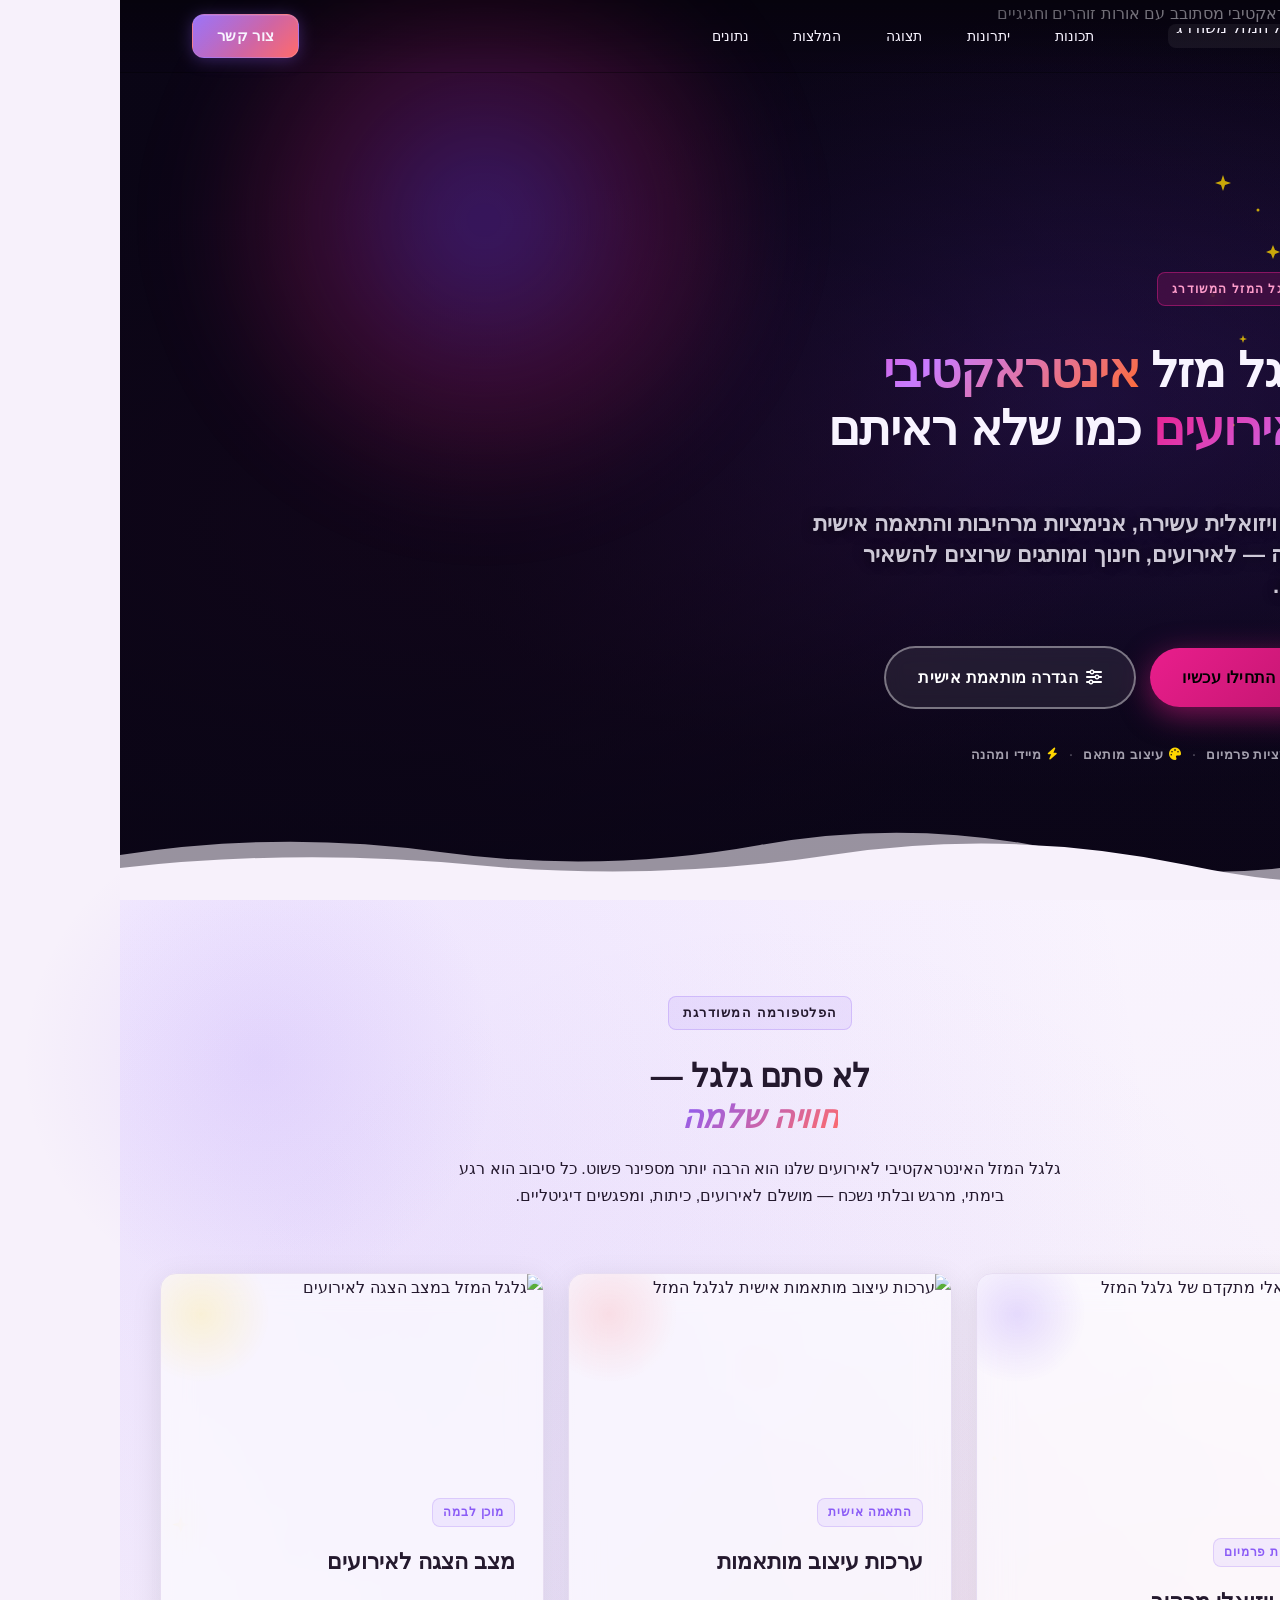
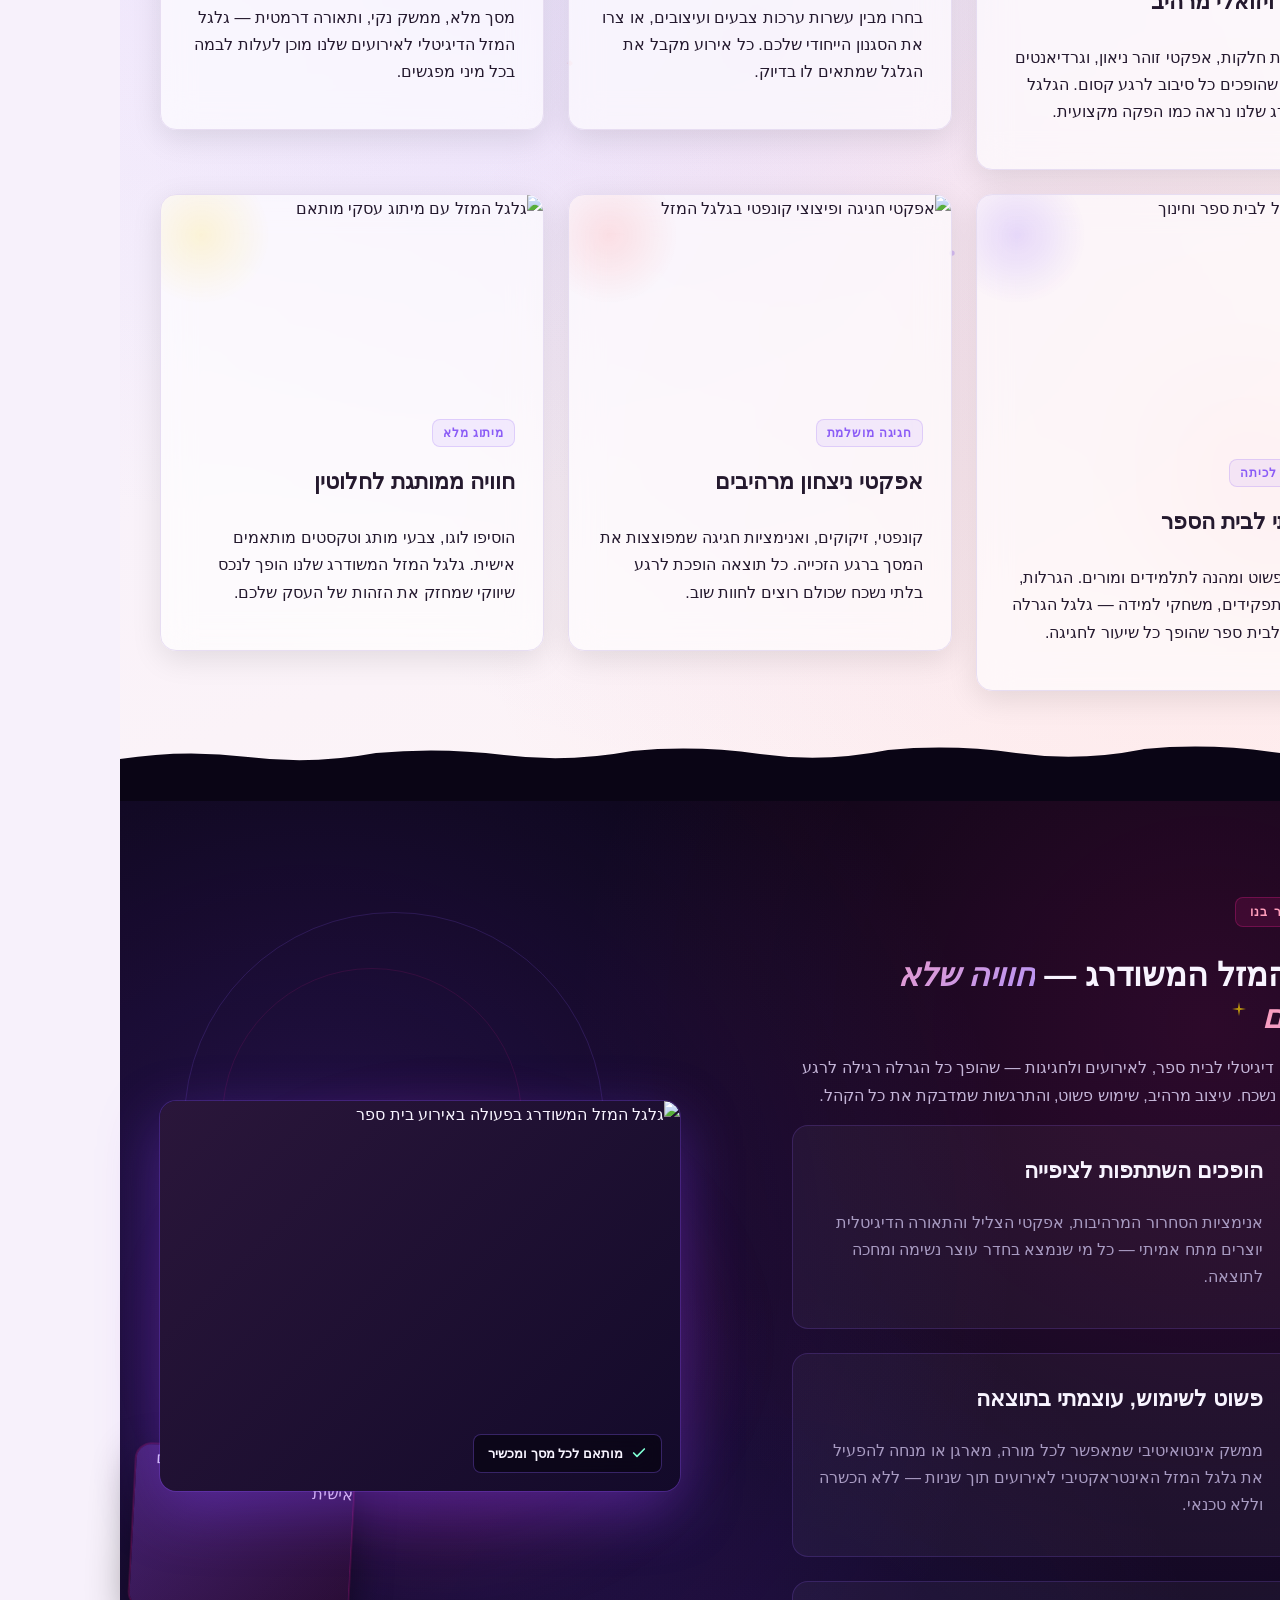
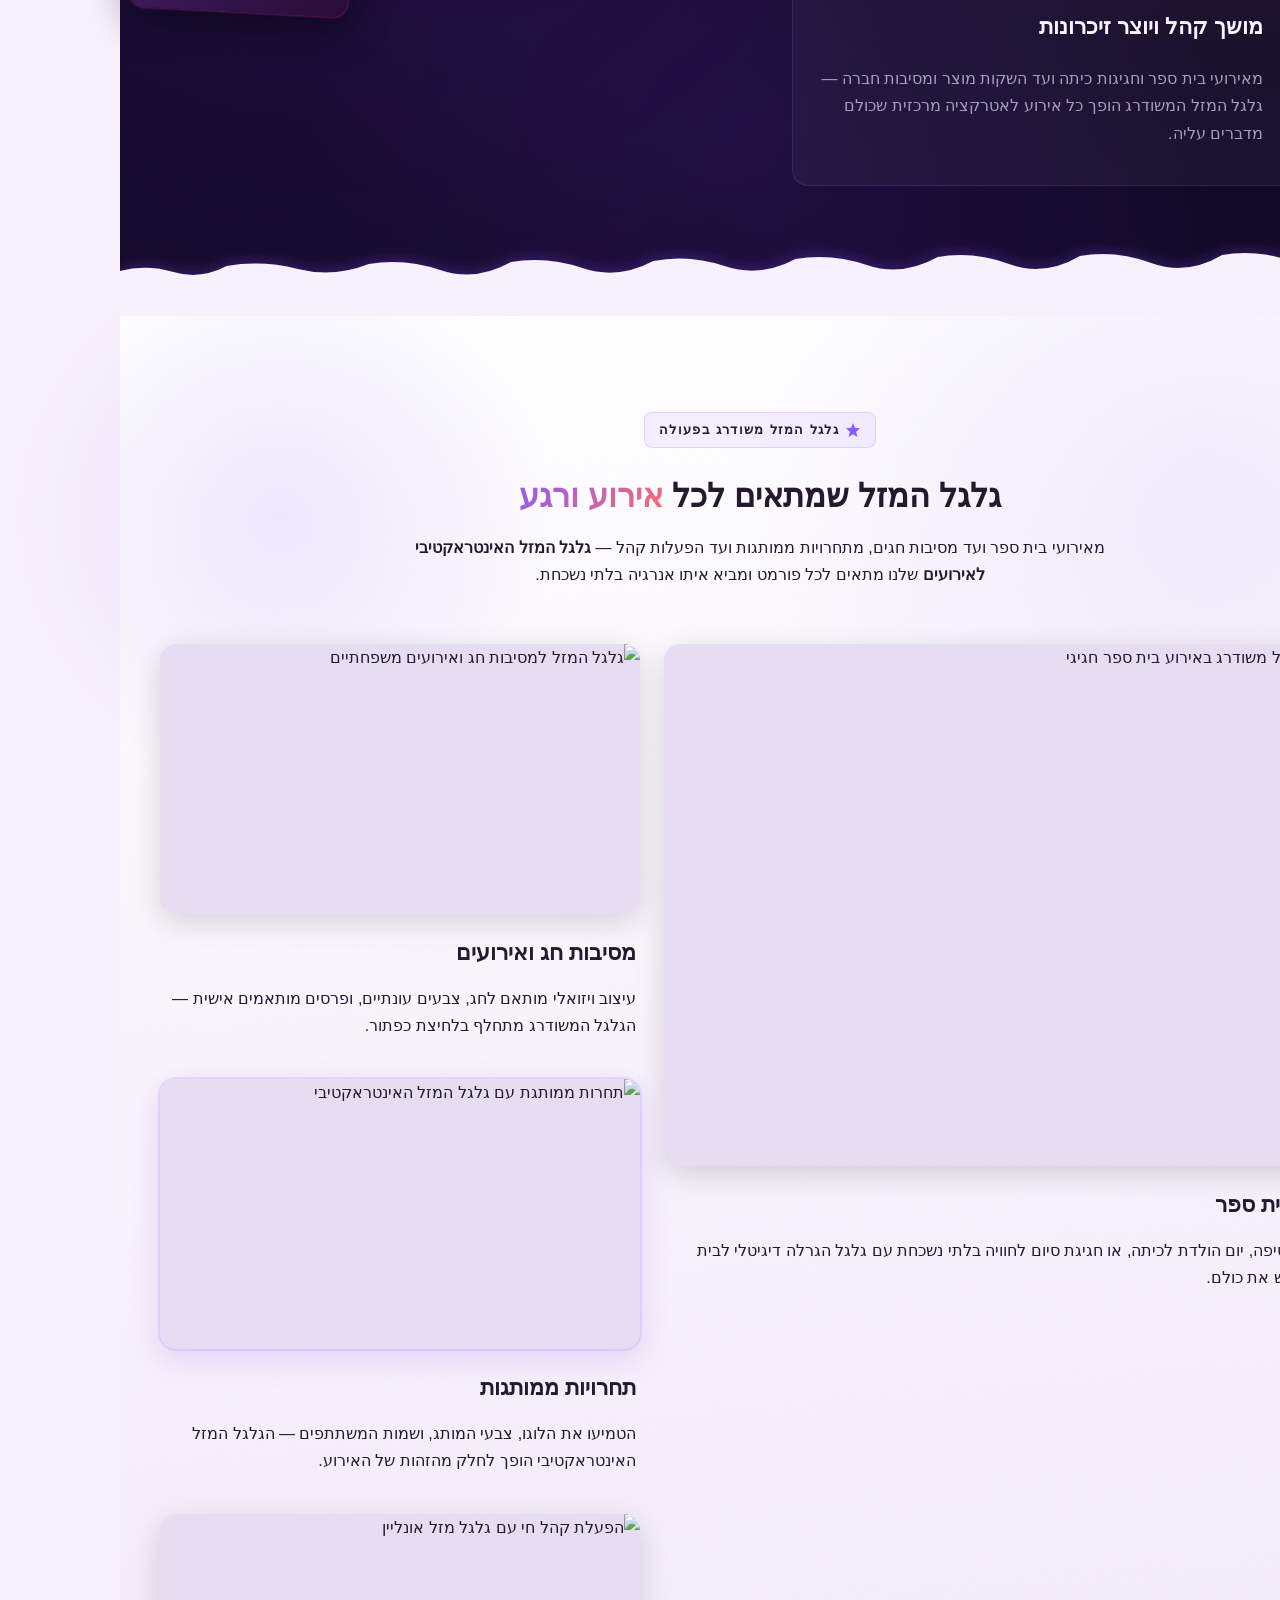
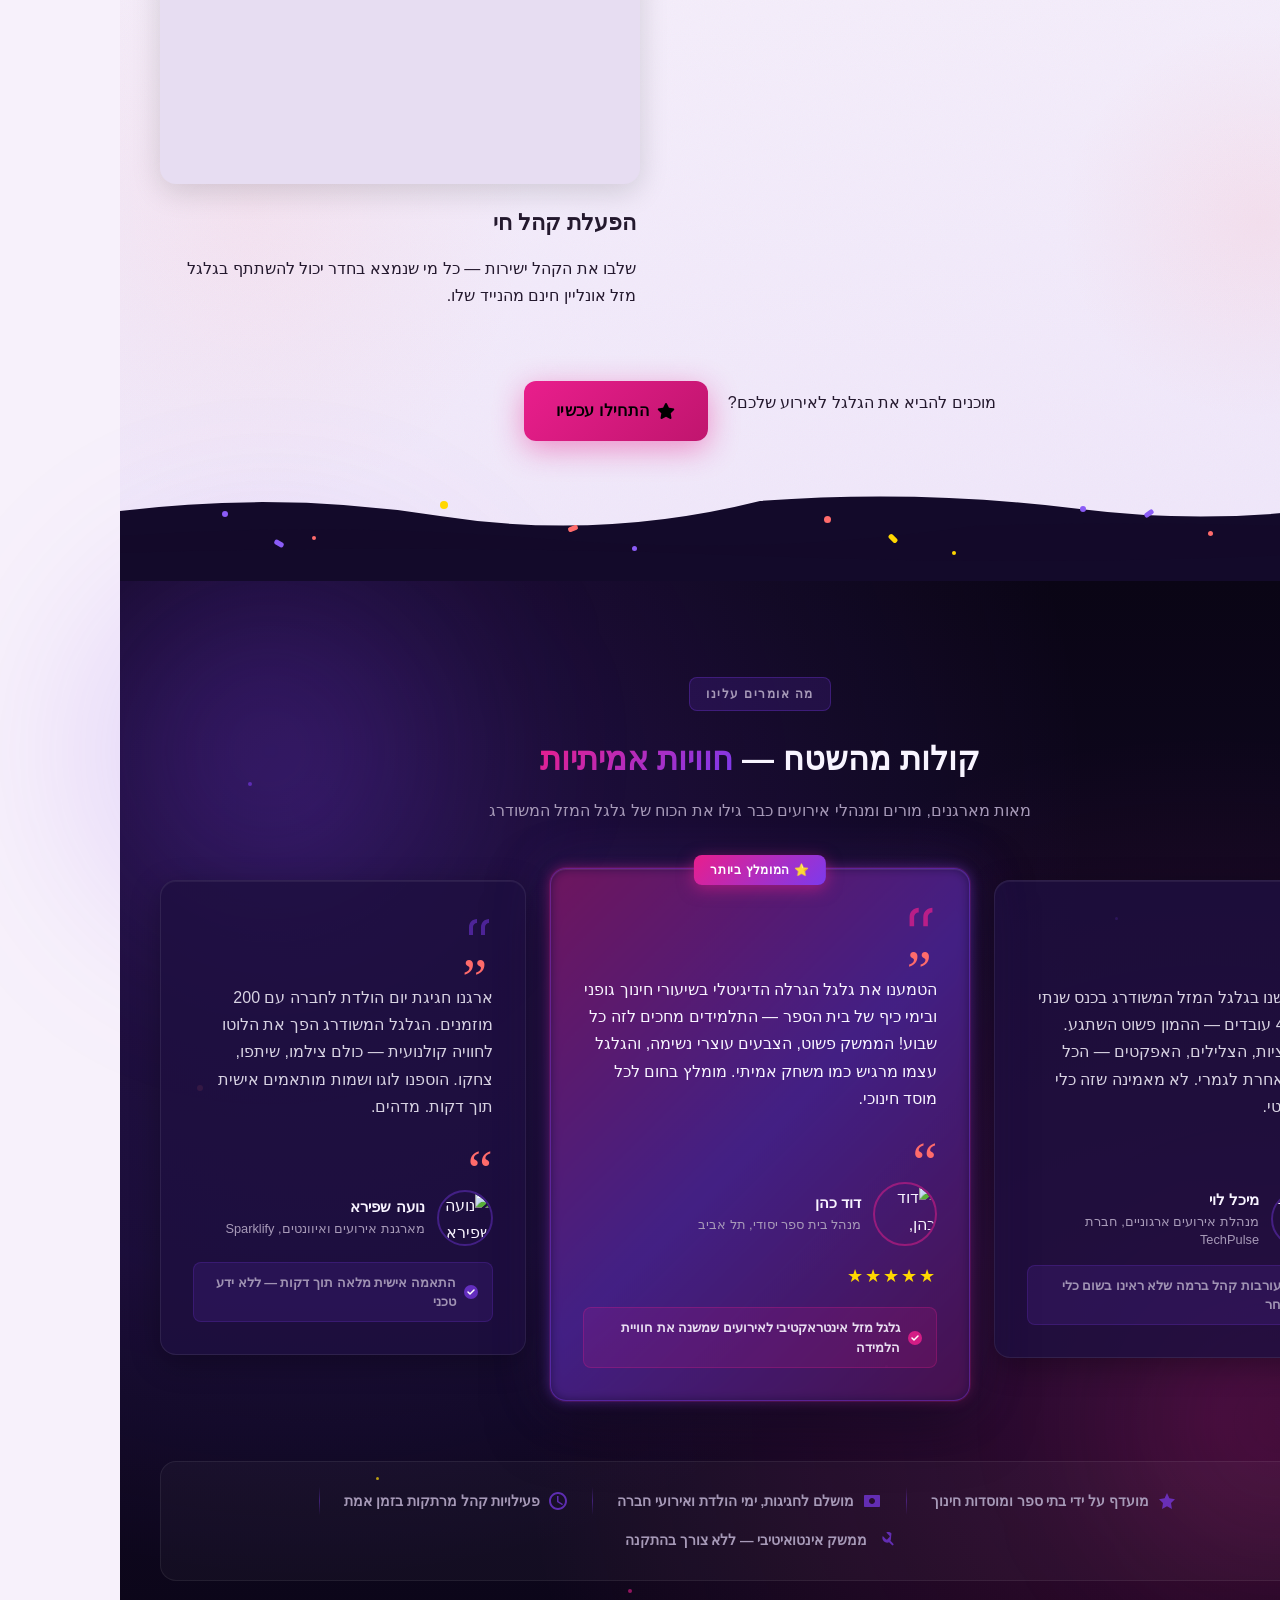
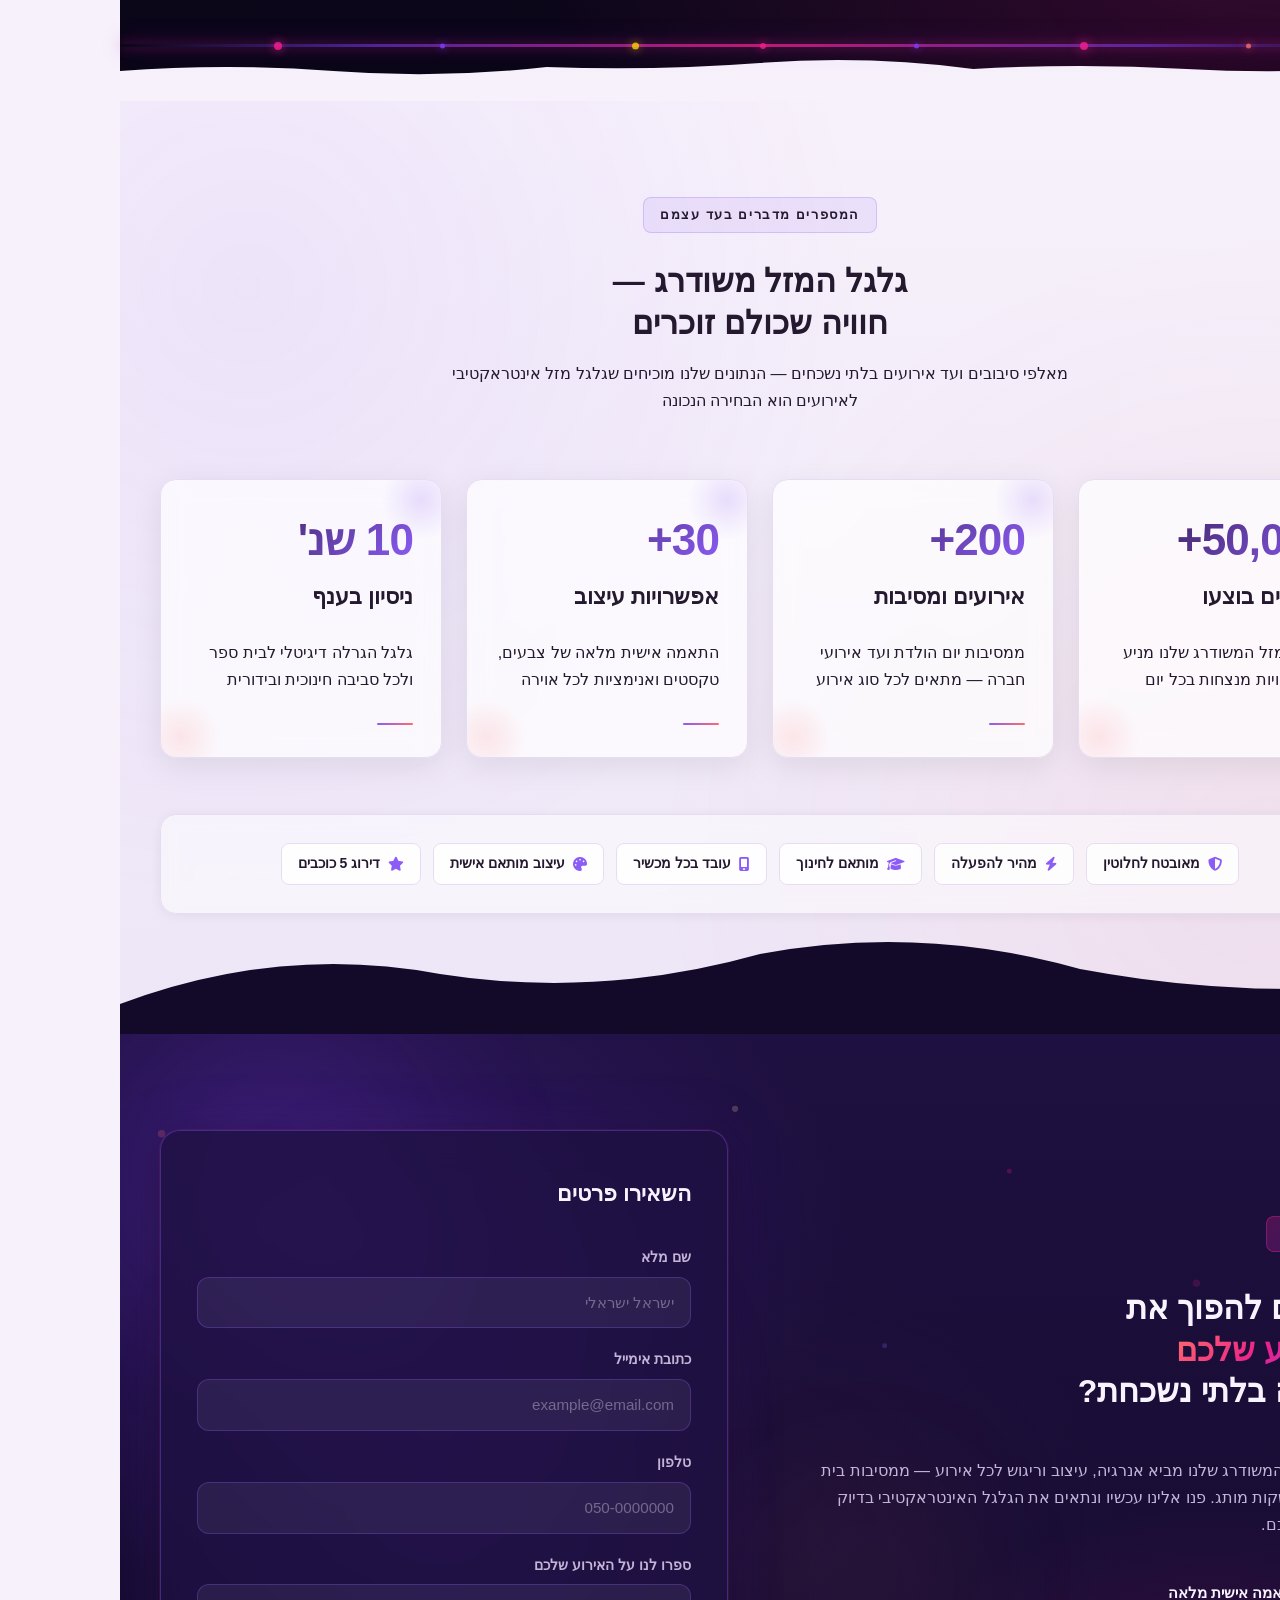
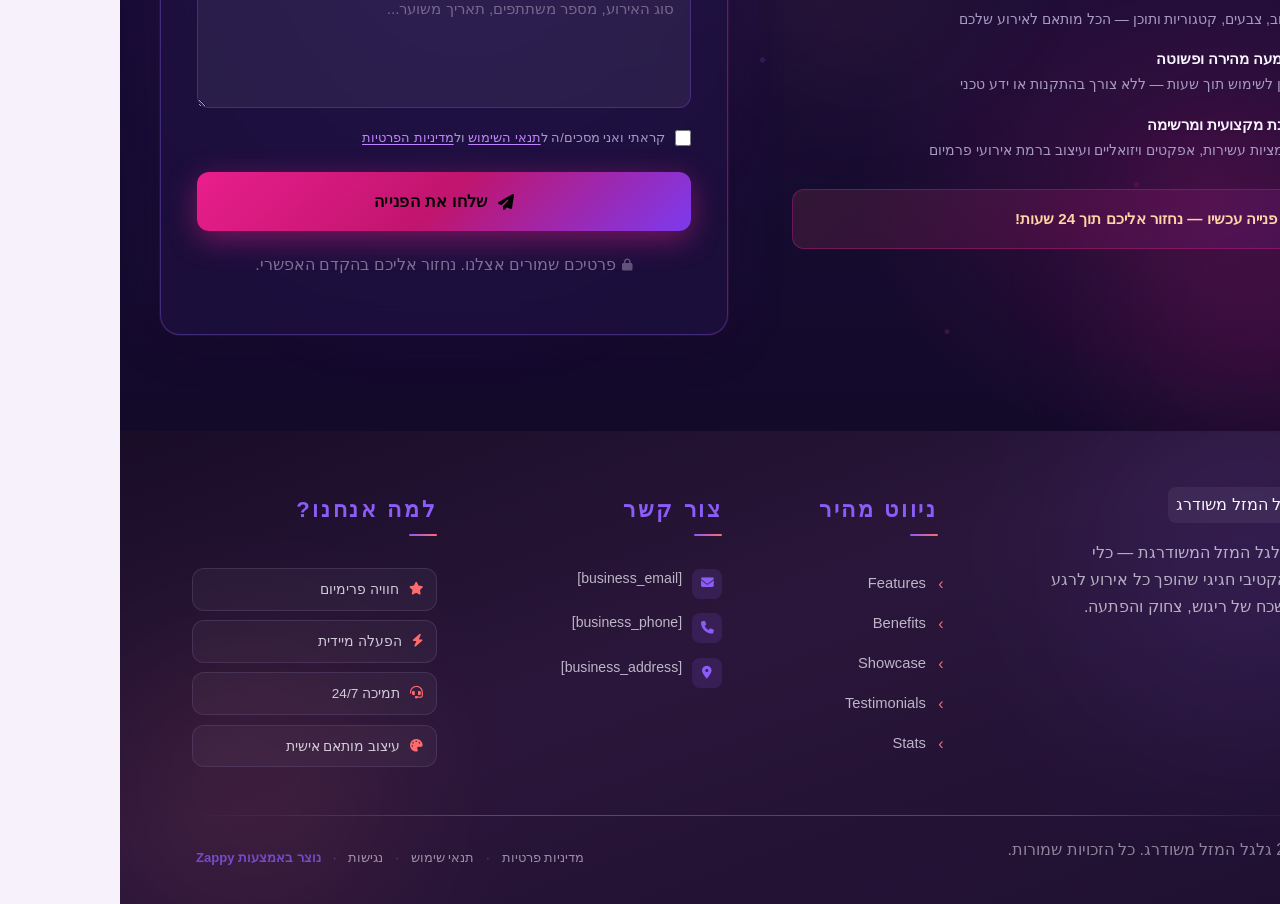
==== public/index.html @ c910b8a9 "Background sync: Progressive GitHub Sync" ====
<!doctype html><html dir="rtl" lang="he"><head><meta charset="UTF-8"><meta content="width=device-width,initial-scale=1" name="viewport"><meta content="index, follow" name="robots"><title>גלגל מזל אינטראקטיבי לאירועים — גלגל המזל משודרג</title><meta content="An upgraded, feature-rich Wheel of Fortune interactive tool. The user wants a highly enhanced spinning wheel experience, likely with advanced animations, custom" name="description"><meta content="גלגל מזל אינטראקטיבי לאירועים, גלגל המזל משודרג, גלגל מזל אונליין חינם, גלגל הגרלה דיגיטלי לבית ספר" name="keywords"><link href="/assets/favicon.ico" rel="icon" type="image/x-icon"><link href="/assets/favicon-16x16.png" rel="icon" type="image/png" sizes="16x16"><link href="/assets/favicon-32x32.png" rel="icon" type="image/png" sizes="32x32"><link href="/assets/favicon-48x48.png" rel="icon" type="image/png" sizes="48x48"><link href="/assets/favicon-192x192.png" rel="icon" type="image/png" sizes="192x192"><link href="/assets/favicon-512x512.png" rel="icon" type="image/png" sizes="512x512"><link href="/assets/apple-touch-icon.png" rel="apple-touch-icon"><script>!function(){"use strict";var t="7a4c6f51-e208-4592-983f-71988396af88",e="https://api.zappy5.com/api/analytics/track",a=18e5,n=2592e6,o=!0,i=!0,r=!0;var s=function(){var e="zappy_visitor_"+t,a=null;try{if(a=localStorage.getItem(e)){var o=JSON.parse(a),i=Date.now();if(i-o.created<n)return o.lastSeen=i,localStorage.setItem(e,JSON.stringify(o)),o.id}}catch(t){console.warn("Zappy Analytics: LocalStorage not available")}var r="zv_"+Date.now()+"_"+Math.random().toString(36).substr(2,9);try{localStorage.setItem(e,JSON.stringify({id:r,created:Date.now(),lastSeen:Date.now()}))}catch(t){}return r}(),c=function(){var e="zappy_session_"+t,n=null;try{if(n=sessionStorage.getItem(e)){var o=JSON.parse(n),i=Date.now();if(i-o.timestamp<a)return o.timestamp=i,sessionStorage.setItem(e,JSON.stringify(o)),o.id}}catch(t){console.warn("Zappy Analytics: SessionStorage not available")}var r="zs_"+Date.now()+"_"+Math.random().toString(36).substr(2,9);try{sessionStorage.setItem(e,JSON.stringify({id:r,timestamp:Date.now()}))}catch(t){}return r}();function l(a,n){n=n||{};var o={website_id:t,event_type:a,page_path:window.location.pathname,referrer:document.referrer||"direct",visitor_id:s,session_id:c,metadata:n};if(navigator.sendBeacon){var i=new Blob([JSON.stringify(o)],{type:"application/json"});navigator.sendBeacon(e,i)}else fetch(e,{method:"POST",headers:{"Content-Type":"application/json"},body:JSON.stringify(o),keepalive:!0}).catch(function(t){console.warn("Zappy Analytics: Failed to track event",t)})}o&&l("pageview",{title:document.title,url:window.location.href}),i&&document.addEventListener("click",function(t){var e=t.target;if("BUTTON"===e.tagName||e.closest("button")){var a="BUTTON"===e.tagName?e:e.closest("button");l("click",{element:"button",text:a.textContent.trim().substring(0,100),id:a.id||null,class:a.className||null})}else if("A"===e.tagName||e.closest("a")){var n="A"===e.tagName?e:e.closest("a");l("navigation",{element:"link",text:n.textContent.trim().substring(0,100),href:n.href,external:n.hostname!==window.location.hostname})}},!0),r&&document.addEventListener("submit",function(t){var e=t.target;l("form_submit",{form_id:e.id||null,form_name:e.name||null,form_action:e.action||null,form_method:e.method||"GET"})},!0);var m=Date.now();window.addEventListener("beforeunload",function(){l("page_unload",{time_on_page:Math.floor((Date.now()-m)/1e3),page_path:window.location.pathname})}),window.zappyAnalytics={track:l,getVisitorId:function(){return s},getSessionId:function(){return c}}}()</script><meta content="גלגל מזל אינטראקטיבי לאירועים — גלגל המזל משודרג" property="og:title"><meta content="An upgraded, feature-rich Wheel of Fortune interactive tool. The user wants a highly enhanced spinning wheel experience, likely with advanced animations, custom" property="og:description"><meta content="summary_large_image" name="twitter:card"><meta content="גלגל מזל אינטראקטיבי לאירועים — גלגל המזל משודרג" name="twitter:title"><meta content="An upgraded, feature-rich Wheel of Fortune interactive tool. The user wants a highly enhanced spinning wheel experience, likely with advanced animations, custom" name="twitter:description"><meta content="website" property="og:type"><meta content="he_IL" property="og:locale"><link href="https://cdnjs.cloudflare.com/ajax/libs/font-awesome/6.4.0/css/all.min.css" rel="stylesheet"><style>.skip-link{position:absolute;top:0;left:0;transform:translateY(-200%);padding:12px 18px;background:var(--bg-dark,#1a1a1a);color:var(--text-light,#fff);font-weight:600;border-radius:0 0 8px 0;z-index:10000}.skip-link:focus{transform:none;outline:2px solid var(--ring,#fff);outline-offset:2px}:focus-visible{outline:2px solid var(--ring,currentColor);outline-offset:3px}</style><link href="/assets/favicon.ico" rel="icon" type="image/x-icon"><link href="/assets/favicon-16x16.png" rel="icon" type="image/png" sizes="16x16"><link href="/assets/favicon-32x32.png" rel="icon" type="image/png" sizes="32x32"><link href="/assets/favicon-48x48.png" rel="icon" type="image/png" sizes="48x48"><link href="/assets/favicon-192x192.png" rel="icon" type="image/png" sizes="192x192"><link href="/assets/favicon-512x512.png" rel="icon" type="image/png" sizes="512x512"><link href="/assets/apple-touch-icon.png" rel="apple-touch-icon"><link href="https://cdn.jsdelivr.net/npm/vanilla-cookieconsent@3/dist/cookieconsent.css" rel="stylesheet"><script src="https://cdn.jsdelivr.net/npm/vanilla-cookieconsent@3/dist/cookieconsent.umd.js"></script><script src="https://cdn.jsdelivr.net/gh/mickidum/acc_toolbar/acctoolbar/acctoolbar.min.js"></script><link href="/styles.css" rel="stylesheet"><style id="zappy-dropdown-submenu-styles">#navMenu li:has(.sub-menu),.nav-menu li:has(.sub-menu),.navbar li:has(.sub-menu),nav li:has(.sub-menu){position:relative}#navMenu .sub-menu,.nav-menu .sub-menu,.navbar .sub-menu,nav .sub-menu{display:block!important;position:absolute!important;top:100%;left:0;min-width:220px;background:#fff;border-radius:8px;box-shadow:0 8px 25px rgba(0,0,0,.15);padding:8px 0;opacity:0;visibility:hidden;transform:translateY(10px);transition:all .3s ease;z-index:1000;list-style:none;pointer-events:none}#navMenu li:hover>.sub-menu,.nav-menu li:hover>.sub-menu,.navbar li:hover>.sub-menu,nav li:hover>.sub-menu{opacity:1!important;visibility:visible!important;transform:translateY(0)!important;pointer-events:auto!important}.sub-menu li{list-style:none;margin:0;padding:0}.sub-menu a{display:block!important;padding:10px 16px!important;color:var(--text-dark,#333)!important;font-weight:500;text-decoration:none;white-space:nowrap;transition:background-color .2s}.sub-menu .zappy-nav-child>a{padding-left:28px!important;font-size:.9em!important;opacity:.85!important}[dir=rtl] .sub-menu .zappy-nav-child>a,html[lang=ar] .sub-menu .zappy-nav-child>a,html[lang=he] .sub-menu .zappy-nav-child>a{padding-left:10px!important;padding-right:28px!important}.sub-menu .zappy-nav-parent>a{font-weight:600!important}.sub-menu a:hover{background-color:#f5f5f5}[dir=rtl] .nav-menu .sub-menu,[dir=rtl] .navbar .sub-menu,[dir=rtl] nav .sub-menu,html[lang=ar] .nav-menu .sub-menu,html[lang=ar] .navbar .sub-menu,html[lang=ar] nav .sub-menu,html[lang=he] .nav-menu .sub-menu,html[lang=he] .navbar .sub-menu,html[lang=he] nav .sub-menu{left:auto!important;right:0!important}.sub-menu:empty,.sub-menu:not(:has(li)):not(:has(> a)),.sub-menu:not(:has(li:not(.zappy-hidden-menu-item))):not(:has(> a)){display:none!important;opacity:0!important;visibility:hidden!important;pointer-events:none!important}li:has(.menu-group-title):hover>.sub-menu{opacity:1!important;visibility:visible!important;transform:translateY(0)!important;pointer-events:auto!important}#navMenu>li>.menu-group-title,.nav-menu>li>.menu-group-title{display:inline-block;padding:.5rem 1rem;cursor:default;user-select:none}@media (max-width:768px){#navMenu .sub-menu,.nav-menu .sub-menu,.navbar .sub-menu,nav .sub-menu{position:static!important;transform:none!important;box-shadow:none!important;background:0 0!important;max-height:0;overflow:hidden;opacity:0;visibility:hidden;transition:max-height .3s ease,opacity .3s ease;padding:0!important;border-radius:0!important}#navMenu .sub-menu.mobile-expanded,.nav-menu .sub-menu.mobile-expanded,.navbar .sub-menu.mobile-expanded{max-height:none!important;overflow-y:visible!important;opacity:1!important;visibility:visible!important;padding:8px 0 8px 16px!important}[dir=rtl] .sub-menu.mobile-expanded,html[lang=he] .sub-menu.mobile-expanded{padding:8px 16px 8px 0!important}#navMenu li:hover>.sub-menu,.nav-menu li:hover>.sub-menu,.navbar li:hover>.sub-menu,nav li:hover>.sub-menu{opacity:0;visibility:hidden;pointer-events:none}#navMenu li>.sub-menu.mobile-expanded,.nav-menu li>.sub-menu.mobile-expanded,.navbar li>.sub-menu.mobile-expanded,nav li>.sub-menu.mobile-expanded{opacity:1!important;visibility:visible!important;pointer-events:auto!important}#navMenu li:has(.sub-menu),.nav-menu li:has(.sub-menu),.navbar li:has(.sub-menu),nav li:has(.sub-menu){display:flex!important;flex-wrap:wrap!important;align-items:center!important;position:relative!important;min-height:44px!important}#navMenu li:has(.sub-menu)>a,.nav-menu li:has(.sub-menu)>a,.navbar li:has(.sub-menu)>a,nav li:has(.sub-menu)>a{flex:1!important;min-width:0!important}#navMenu li:has(.sub-menu)>.menu-group-title,.nav-menu li:has(.sub-menu)>.menu-group-title,.navbar li:has(.sub-menu)>.menu-group-title,nav li:has(.sub-menu)>.menu-group-title{flex:1!important;min-width:0!important;padding:0!important;line-height:inherit!important}#navMenu li:has(.sub-menu)>.sub-menu,.nav-menu li:has(.sub-menu)>.sub-menu,.navbar li:has(.sub-menu)>.sub-menu,nav li:has(.sub-menu)>.sub-menu{flex-basis:100%!important;width:100%!important}#navMenu li:has(.sub-menu)>a [class*=arrow],#navMenu li:has(.sub-menu)>a [class*=chevron],.nav-menu li:has(.sub-menu)>a .fa-angle-down,.nav-menu li:has(.sub-menu)>a .fa-chevron-down,.nav-menu li:has(.sub-menu)>a [class*=arrow],.nav-menu li:has(.sub-menu)>a [class*=chevron],nav li:has(.sub-menu)>a [class*=arrow],nav li:has(.sub-menu)>a [class*=chevron]{display:none!important;visibility:hidden!important}.mobile-submenu-toggle{display:flex!important;align-items:center!important;justify-content:center!important;width:44px!important;height:auto!important;background:0 0!important;border:none!important;cursor:pointer!important;color:var(--text-light)!important;position:static!important;flex-shrink:0!important;align-self:stretch!important;z-index:2!important;padding:0!important;margin:0!important}.mobile-submenu-toggle::after{content:''!important;width:0!important;height:0!important;border-left:6px solid transparent!important;border-right:6px solid transparent!important;border-top:7px solid currentColor!important;transition:transform .3s ease!important}.mobile-submenu-toggle.expanded::after{transform:rotate(180deg)!important}.sub-menu a{padding:10px 0!important;display:block!important;color:var(--text-light)!important;white-space:normal!important}.sub-menu .zappy-nav-child>a{padding-left:28px!important;font-size:.9em!important;opacity:.85!important}[dir=rtl] .sub-menu .zappy-nav-child>a,html[lang=ar] .sub-menu .zappy-nav-child>a,html[lang=he] .sub-menu .zappy-nav-child>a{padding-left:0!important;padding-right:28px!important}.sub-menu .zappy-nav-parent>a{font-weight:600!important}#navMenu.active,.nav-menu.active{max-width:100vw!important;overflow-x:hidden!important;box-sizing:border-box!important}.navbar .sub-menu li a,.zappy-products-dropdown .sub-menu a,nav.navbar .sub-menu li a{color:var(--text-light)!important}}@media (min-width:769px){.mobile-submenu-toggle{display:none!important}}</style><style id="zappy-widget-visibility">html[dir=rtl] .whatsapp-float{right:20px!important;left:auto!important}html:not([dir]) .whatsapp-float,html[dir=ltr] .whatsapp-float{left:20px!important;right:auto!important}html[dir=rtl] #mic-access-tool-general-button,html[dir=rtl] #mic-init-access-tool #mic-access-tool-general-button,html[dir=rtl] #mic-init-access-tool .mic-access-tool-general-button,html[dir=rtl] ._access-icon,html[dir=rtl] .mic-access-tool-general-button{left:20px!important;right:auto!important}html:not([dir]) #mic-access-tool-general-button,html:not([dir]) #mic-init-access-tool #mic-access-tool-general-button,html:not([dir]) #mic-init-access-tool .mic-access-tool-general-button,html:not([dir]) ._access-icon,html:not([dir]) .mic-access-tool-general-button,html[dir=ltr] #mic-access-tool-general-button,html[dir=ltr] #mic-init-access-tool #mic-access-tool-general-button,html[dir=ltr] #mic-init-access-tool .mic-access-tool-general-button,html[dir=ltr] ._access-icon,html[dir=ltr] .mic-access-tool-general-button{right:20px!important;left:auto!important}@media (max-width:768px){.whatsapp-float{display:flex!important}}@media (min-width:769px){.whatsapp-float{display:flex!important}}@media (max-width:768px){#mic-access-tool-general-button,#mic-init-access-tool #mic-access-tool-general-button,#mic-init-access-tool .mic-access-tool-general-button,._access-icon,.mic-access-tool-general-button{display:flex!important;visibility:visible!important;opacity:1!important;pointer-events:auto!important}#mic-access-tool-box.opened-mic-access-tool,#mic-init-access-tool #mic-access-tool-box.opened-mic-access-tool,.mic-access-tool-box.opened-mic-access-tool{visibility:visible!important;opacity:1!important;pointer-events:auto!important}}@media (min-width:769px){#mic-access-tool-general-button,#mic-init-access-tool #mic-access-tool-general-button,#mic-init-access-tool .mic-access-tool-general-button,._access-icon,.mic-access-tool-general-button{display:flex!important;visibility:visible!important;opacity:1!important;pointer-events:auto!important}#mic-access-tool-box.opened-mic-access-tool,#mic-init-access-tool #mic-access-tool-box.opened-mic-access-tool,.mic-access-tool-box.opened-mic-access-tool{visibility:visible!important;opacity:1!important;pointer-events:auto!important}}</style></head><body><a href="#main" class="skip-link">דלג לתוכן הראשי</a><nav class="navbar" dir="rtl"><button class="mobile-toggle" aria-label="Menu" id="mobileToggle"><svg viewBox="0 0 24 24" fill="none" height="24" width="24" class="hamburger-icon"><path d="M3 12h18M3 6h18M3 18h18" stroke="currentColor" stroke-linecap="round" stroke-width="2"></path></svg> <svg viewBox="0 0 24 24" fill="none" height="24" width="24" class="close-icon" style="display:none"><path d="M18 6L6 18M6 6l12 12" stroke="currentColor" stroke-linecap="round" stroke-width="2"></path></svg></button> <button class="phone-header-btn" aria-label="Call" data-phone=""><svg viewBox="0 0 24 24" fill="currentColor" height="20" width="20"><path d="M22 16.92v3a2 2 0 0 1-2.18 2 19.79 19.79 0 0 1-8.63-3.07 19.5 19.5 0 0 1-6-6 19.79 19.79 0 0 1-3.07-8.67A2 2 0 0 1 4.11 2h3a2 2 0 0 1 2 1.72 12.84 12.84 0 0 0 .7 2.81 2 2 0 0 1-.45 2.11L8.09 9.91a16 16 0 0 0 6 6l1.27-1.27a2 2 0 0 1 2.11-.45 12.84 12.84 0 0 0 2.81.7A2 2 0 0 1 22 16.92z"></path></svg></button><div class="nav-container"><div class="nav-right-group"><div class="nav-brand"><a href="/" class="logo-link"><img alt="גלגל המזל משודרג" src="/assets/site-----image-1.webp" class="logo"></a></div><ul class="nav-menu" id="navMenu"><li><a href="#features">תכונות</a></li><li><a href="#benefits">יתרונות</a></li><li><a href="#showcase">תצוגה</a></li><li><a href="#testimonials">המלצות</a></li><li><a href="#stats">נתונים</a></li></ul></div><div class="nav-cta-container"><a href="#contact" class="nav-cta-btn">צור קשר</a></div></div></nav><script>window.addEventListener("load",function(){const e=document.querySelector(".navbar, nav, header");if(!e)return void console.log("[Navbar] Navbar element not found");let t=document.getElementById("mobileToggle")||document.querySelector(".mobile-toggle")||document.querySelector(".hamburger")||document.querySelector(".hamburger-menu")||document.querySelector(".menu-toggle")||document.querySelector(".burger-menu")||document.querySelector('[aria-label="Menu"]')||document.querySelector('[aria-label="תפריט"]');const n=document.querySelector(".phone-header-btn"),o=window.getComputedStyle(e);let r=o.backgroundColor;if(console.log("[Navbar] Initial navbar background:",r),"transparent"===r||"rgba(0, 0, 0, 0)"===r||r.startsWith("rgba")&&r.includes(", 0)")){const e=o.backgroundImage;if(e&&"none"!==e)console.log("[Navbar] Navbar has background image/gradient, using dark text"),r="rgb(240, 240, 240)";else{const e=window.getComputedStyle(document.body).backgroundColor;console.log("[Navbar] Navbar transparent, using body background:",e),r=e}}const a=r.match(/\d+/g);if(a&&a.length>=3){const e=(.299*parseInt(a[0])+.587*parseInt(a[1])+.114*parseInt(a[2]))/255;console.log("[Navbar] Mobile button colors preserved from Claude CSS (luminance:",e.toFixed(2)+")");const o=document.createElement("style");o.id="zappy-mobile-nav-fix";document.documentElement.lang;document.documentElement.dir,o.textContent='\n        /* Hide mobile buttons on desktop, show only on mobile */\n        @media (min-width: 769px) {\n          .mobile-toggle,\n          .phone-header-btn {\n            display: none !important;\n          }\n        }\n        \n        /* Show and position mobile buttons correctly on mobile */\n        @media (max-width: 768px) {\n          .navbar,\n          nav.navbar {\n            min-height: 70px !important;\n          }\n\n          .mobile-toggle,\n          .phone-header-btn {\n            position: absolute !important;\n            top: 0 !important;\n            bottom: 0 !important;\n            margin-top: auto !important;\n            margin-bottom: auto !important;\n            transform: none !important;\n            z-index: 1001 !important;\n            display: flex !important;\n            align-items: center !important;\n            justify-content: center !important;\n            width: 36px !important;\n            height: 36px !important;\n            border-radius: 50% !important;\n            border: none !important;\n            cursor: pointer !important;\n            padding: 6px !important;\n            background: none !important;\n            color: var(--nav-text, var(--text-light)) !important;\n            touch-action: manipulation !important;\n            -webkit-tap-highlight-color: transparent !important;\n          }\n\n          html[data-zappy-site-type="ecommerce"] .phone-header-btn,\n          body[data-zappy-site-type="ecommerce"] .phone-header-btn,\n          html[data-zappy-site-type="ecommerce"] header .phone-header-btn,\n          html[data-zappy-site-type="ecommerce"] nav .phone-header-btn {\n            display: none !important;\n            visibility: hidden !important;\n            width: 0 !important;\n            height: 0 !important;\n            min-width: 0 !important;\n            overflow: hidden !important;\n          }\n          \n          /* LTR positioning (default): hamburger LEFT, phone RIGHT */\n          html:not([dir="rtl"]):not([lang="he"]):not([lang="ar"]) .mobile-toggle,\n          html[dir="ltr"] .mobile-toggle {\n            left: 12px !important;\n            right: auto !important;\n          }\n          html:not([dir="rtl"]):not([lang="he"]):not([lang="ar"]) .phone-header-btn,\n          html[dir="ltr"] .phone-header-btn {\n            right: 12px !important;\n            left: auto !important;\n          }\n          \n          /* RTL positioning: hamburger RIGHT, phone LEFT */\n          html[dir="rtl"] .mobile-toggle,\n          html[lang="he"] .mobile-toggle,\n          html[lang="ar"] .mobile-toggle {\n            right: 12px !important;\n            left: auto !important;\n          }\n          html[dir="rtl"] .phone-header-btn,\n          html[lang="he"] .phone-header-btn,\n          html[lang="ar"] .phone-header-btn {\n            left: 12px !important;\n            right: auto !important;\n          }\n          \n          /* CRITICAL: Ensure nav-container has min-height on mobile */\n          /* All children are positioned absolutely/fixed on mobile, so height:auto collapses to 0 */\n          .nav-container {\n            min-height: 70px !important;\n            position: relative !important;\n          }\n          \n          /* Ensure SVG icons are properly sized and inherit color */\n          .mobile-toggle svg,\n          .phone-header-btn svg {\n            width: 24px !important;\n            height: 24px !important;\n            /* Don\'t force display - let JavaScript control hamburger/close toggle */\n          }\n          \n          /* Reset nav-cta-container on mobile - remove desktop box-shadow/padding */\n          /* that creates a visible ghost box when CTA button is hidden */\n          .nav-cta-container {\n            box-shadow: none !important;\n            padding: 0 !important;\n          }\n          \n          /* Hide nav-cta-container entirely on mobile when there\'s no lang-switcher */\n          /* (only the CTA button is inside, and it\'s hidden on mobile) */\n          .nav-cta-container:not(:has(.lang-switcher)) {\n            display: none !important;\n          }\n          \n          /* CRITICAL: Prevent hero image fade gradient from bleeding over headline text */\n          /* The .image-fade-gradient has bottom: -30px (extends below parent) */\n          /* On mobile stacked layout, this overlaps the h1 text below the image */\n          .hero-image-column {\n            overflow: hidden !important;\n          }\n          .image-fade-gradient {\n            bottom: 0 !important;\n          }\n          \n          /* Hide desktop language switcher on mobile - hamburger menu handles it */\n          /* High specificity to override stored CSS */\n          .lang-switcher,\n          .nav-cta-container .lang-switcher,\n          .nav-container .lang-switcher,\n          .navbar .lang-switcher,\n          .navbar .nav-cta-container .lang-switcher {\n            display: none !important;\n          }\n        }\n      ';const r=document.getElementById("zappy-mobile-nav-fix");r&&r.remove(),document.head.appendChild(o),console.log("[Navbar] Critical CSS injected for mobile nav positioning");const i=window.innerWidth<=768;if(t){const e=t.querySelector(".hamburger-icon"),n=t.querySelector(".close-icon");e&&(e.style.setProperty("width","24px","important"),e.style.setProperty("height","24px","important"),e.style.setProperty("display","block","important")),n&&(n.style.setProperty("width","24px","important"),n.style.setProperty("height","24px","important"),n.style.setProperty("display","none","important")),i?(t.style.setProperty("position","absolute","important"),t.style.setProperty("top","0","important"),t.style.setProperty("bottom","0","important"),t.style.setProperty("margin-top","auto","important"),t.style.setProperty("margin-bottom","auto","important"),t.style.setProperty("transform","none","important"),t.style.setProperty("z-index","1001","important"),t.style.removeProperty("left"),t.style.removeProperty("right"),console.log("[Navbar] Mobile toggle positioning applied (mobile viewport)")):(t.style.removeProperty("position"),t.style.removeProperty("top"),t.style.removeProperty("transform"),t.style.removeProperty("z-index"),t.style.removeProperty("left"),t.style.removeProperty("right"),console.log("[Navbar] Desktop viewport - cleared mobile toggle inline positioning"))}if(n){const e=n.querySelector("svg");e&&(e.style.width="24px",e.style.height="24px",e.setAttribute("width","24"),e.setAttribute("height","24")),i?(n.style.setProperty("position","absolute","important"),n.style.setProperty("top","0","important"),n.style.setProperty("bottom","0","important"),n.style.setProperty("margin-top","auto","important"),n.style.setProperty("margin-bottom","auto","important"),n.style.setProperty("transform","none","important"),n.style.setProperty("z-index","1001","important"),n.style.removeProperty("left"),n.style.removeProperty("right"),console.log("[Navbar] Phone button positioning applied (mobile viewport)")):(n.style.removeProperty("position"),n.style.removeProperty("top"),n.style.removeProperty("transform"),n.style.removeProperty("z-index"),n.style.removeProperty("left"),n.style.removeProperty("right"),console.log("[Navbar] Desktop viewport - cleared phone button inline positioning"))}}else console.log("[Navbar] Could not parse background color:",r);t=document.getElementById("mobileToggle")||document.querySelector(".mobile-toggle")||document.querySelector(".hamburger")||document.querySelector(".hamburger-menu")||document.querySelector(".menu-toggle")||document.querySelector(".burger-menu")||document.querySelector('[aria-label="Menu"]')||document.querySelector('[aria-label="תפריט"]');const i=document.getElementById("navMenu")||document.querySelector(".nav-menu")||document.querySelector(".nav-links")||document.querySelector("nav ul:not(.submenu)");if(!t||!i)return void console.log("[Navbar] Mobile toggle or menu not found:",{toggle:!!t,menu:!!i});i.id||(i.id="navMenu"),console.log("[Navbar] Initializing mobile menu...");const l=t.cloneNode(!0);t.parentNode.replaceChild(l,t);var s=0;function p(e){var t=Date.now();t-s<300||(s=t,function(e){e.preventDefault(),e.stopPropagation();const t=l.querySelector(".hamburger-icon"),n=l.querySelector(".close-icon");i.classList.contains("active")?(i.classList.remove("active"),t&&t.style.setProperty("display","block","important"),n&&n.style.setProperty("display","none","important"),document.body.style.overflow="",console.log("[Navbar] Menu closed")):(i.classList.add("active"),t&&t.style.setProperty("display","none","important"),n&&n.style.setProperty("display","block","important"),document.body.style.overflow="hidden",console.log("[Navbar] Menu opened"))}(e))}l.addEventListener("click",p),l.addEventListener("touchend",p),i.querySelectorAll("a").forEach(function(e){e.addEventListener("click",function(){if("#"===this.getAttribute("href"))return;const e=l.querySelector(".hamburger-icon"),t=l.querySelector(".close-icon");i.classList.remove("active"),e&&e.style.setProperty("display","block","important"),t&&t.style.setProperty("display","none","important"),document.body.style.overflow="",console.log("[Navbar] Menu closed (link clicked)")})});var m=i.querySelectorAll(".dropdown-toggle");m.forEach(function(e){e.addEventListener("click",function(e){e.preventDefault(),e.stopPropagation();var t=this.closest(".nav-dropdown");t&&(t.parentNode.querySelectorAll(".nav-dropdown.open").forEach(function(e){e!==t&&e.classList.remove("open")}),t.classList.toggle("open"),console.log("[Navbar] Dropdown toggled:",t.classList.contains("open")?"open":"closed"))})}),document.addEventListener("click",function(e){e.target.closest(".nav-dropdown")||document.querySelectorAll(".nav-dropdown.open").forEach(function(e){e.classList.remove("open")})}),console.log("[Navbar] Dropdown handlers initialized for "+m.length+" dropdowns"),n&&n.addEventListener("click",function(){const e=document.querySelectorAll('a[href^="tel:"]'),t=e.length>0?e[0].getAttribute("href").replace("tel:",""):"[business_phone]";window.location.href="tel:"+t,console.log("[Navbar] Phone button clicked")}),console.log("[Navbar] Mobile menu initialized successfully")})</script><main id="main"><section class="index-hero-section" data-band-index="0" data-layout-spec="בית-hero" dir="rtl" id="hero" data-hero-type="fullscreen-scrim"><div class="index-hero-bg" aria-hidden="true"><img alt="גלגל מזל אינטראקטיבי מסתובב עם אורות זוהרים וחגיגיים" src="/assets/site-index-hero-image-1.webp" data-context="Atmospheric cinematic Wheel of Fortune scene for a premium interactive event tool. A massive glowing spinning wheel dominates the right-center of the frame, radiating violet, coral-pink, and aqua light trails against a deep plum-black background. Orbital light rings, golden confetti dust, and sparkle particles fill the air. The mood is festival-grade and celebratory — like a launch night for a branded interactive experience. Deep dark background (#0A0515 to #130A2A), radiant purple-magenta glow emanating from behind the wheel, foil-like shimmer, dramatic cinematic depth." data-placeholder="index-hero-image-1" height="900" loading="eager" width="1440" data-hero-bg="true" fetchpriority="high"></div><div class="index-hero-scrim" aria-hidden="true"></div><div class="index-hero-glow-orb" aria-hidden="true"></div><svg viewBox="0 0 120 300" xmlns="http://www.w3.org/2000/svg" aria-hidden="true" data-no-icon-edit="true" class="index-hero-sparkles"><g fill="#FFD700" opacity="0.9"><path d="M20,40 L22,46 L28,48 L22,50 L20,56 L18,50 L12,48 L18,46 Z"></path><path d="M70,110 L72,115 L77,117 L72,119 L70,124 L68,119 L63,117 L68,115 Z"></path><path d="M40,200 L41,203 L44,204 L41,205 L40,208 L39,205 L36,204 L39,203 Z"></path><path d="M90,260 L92,265 L97,267 L92,269 L90,274 L88,269 L83,267 L88,265 Z"></path><circle cx="10" cy="160" r="2"></circle><circle cx="55" cy="75" r="1.5"></circle><circle cx="100" cy="180" r="2.5"></circle><circle cx="30" cy="290" r="1.5"></circle></g></svg><div class="index-hero-container"><div class="index-hero-content"><div class="index-hero-badge">✦ גלגל המזל המשודרג</div><h1 class="index-hero-h1">גלגל מזל <span class="index-hero-gradient-text">אינטראקטיבי לאירועים</span> כמו שלא ראיתם</h1><h3 class="index-hero-subtitle">חוויה ויזואלית עשירה, אנימציות מרהיבות והתאמה אישית מלאה — לאירועים, חינוך ומותגים שרוצים להשאיר רושם.</h3><div class="index-hero-ctas"><a href="#contact" class="index-hero-btn-primary"><i class="fa-solid fa-play"></i> התחילו עכשיו </a><a href="#contact" class="index-hero-btn-secondary"><i class="fa-solid fa-sliders"></i> הגדרה מותאמת אישית</a></div><div class="index-hero-trust"><span class="index-hero-trust-item"><i class="fa-solid fa-star"></i> אנימציות פרמיום</span> <span class="index-hero-trust-sep">·</span> <span class="index-hero-trust-item"><i class="fa-solid fa-palette"></i> עיצוב מותאם</span> <span class="index-hero-trust-sep">·</span> <span class="index-hero-trust-item"><i class="fa-solid fa-bolt"></i> מיידי ומהנה</span></div></div></div><div class="index-hero-divider-wrapper"><svg viewBox="0 0 1440 100" xmlns="http://www.w3.org/2000/svg" aria-hidden="true" data-no-icon-edit="true" preserveAspectRatio="none"><defs><linearGradient id="heroFadeGrad" x1="0" x2="0" y1="0" y2="1"><stop offset="0%" stop-color="#0A0515" stop-opacity="0"></stop><stop offset="100%" stop-color="#130A2A" stop-opacity="1"></stop></linearGradient></defs><path d="M0,100 L0,55 Q180,30 360,52 T720,45 T1080,55 T1440,42 L1440,100 Z" fill="var(--bg-light)" opacity="0.6"></path><path d="M0,100 L0,68 Q200,48 400,65 T800,55 T1200,65 T1440,58 L1440,100 Z" fill="var(--bg-light)"></path></svg></div></section><section class="index-features-section" data-band-index="1" data-layout-spec="בית-features" dir="rtl" id="features"><div class="ifs-bg-orb ifs-bg-orb--1" aria-hidden="true"></div><div class="ifs-bg-orb ifs-bg-orb--2" aria-hidden="true"></div><div class="ifs-confetti" aria-hidden="true"><svg viewBox="0 0 1200 600" xmlns="http://www.w3.org/2000/svg" aria-hidden="true" data-no-icon-edit="true" preserveAspectRatio="xMidYMid meet"><circle cx="80" cy="60" r="3" fill="#8B5CF6" opacity="0.35"></circle><circle cx="200" cy="130" r="2" fill="#FF6B6B" opacity="0.4"></circle><circle cx="350" cy="45" r="4" fill="#FFD700" opacity="0.3"></circle><circle cx="500" cy="90" r="2.5" fill="#8B5CF6" opacity="0.3"></circle><circle cx="680" cy="55" r="3" fill="#FF6B6B" opacity="0.35"></circle><circle cx="820" cy="120" r="2" fill="#FFD700" opacity="0.4"></circle><circle cx="960" cy="40" r="3.5" fill="#8B5CF6" opacity="0.3"></circle><circle cx="1100" cy="85" r="2" fill="#FF6B6B" opacity="0.35"></circle><circle cx="140" cy="500" r="2.5" fill="#FFD700" opacity="0.3"></circle><circle cx="300" cy="540" r="3" fill="#8B5CF6" opacity="0.35"></circle><circle cx="460" cy="480" r="2" fill="#FF6B6B" opacity="0.4"></circle><circle cx="620" cy="560" r="4" fill="#FFD700" opacity="0.25"></circle><circle cx="780" cy="490" r="2.5" fill="#8B5CF6" opacity="0.3"></circle><circle cx="940" cy="530" r="3" fill="#FF6B6B" opacity="0.35"></circle><circle cx="1080" cy="470" r="2" fill="#FFD700" opacity="0.4"></circle><rect fill="#8B5CF6" height="5" rx="1" transform="rotate(30 162 202)" width="5" x="160" y="200" opacity="0.25"></rect><rect fill="#FF6B6B" height="4" rx="1" transform="rotate(45 422 312)" width="4" x="420" y="310" opacity="0.3"></rect><rect fill="#FFD700" height="5" rx="1" transform="rotate(20 702 252)" width="5" x="700" y="250" opacity="0.25"></rect><rect fill="#8B5CF6" height="4" rx="1" transform="rotate(60 952 342)" width="4" x="950" y="340" opacity="0.3"></rect><path d="M55,180 L57,174 L59,180 L65,182 L59,184 L57,190 L55,184 L49,182 Z" fill="#FFD700" opacity="0.5"></path><path d="M1140,300 L1142,294 L1144,300 L1150,302 L1144,304 L1142,310 L1140,304 L1134,302 Z" fill="#8B5CF6" opacity="0.45"></path><path d="M600,30 L602,24 L604,30 L610,32 L604,34 L602,40 L600,34 L594,32 Z" fill="#FF6B6B" opacity="0.4"></path></svg></div><div class="ifs-container"><div class="ifs-intro"><span class="ifs-eyebrow">הפלטפורמה המשודרגת</span><h2 class="ifs-title">לא סתם גלגל —<br><em>חוויה שלמה</em></h2><p class="ifs-subtitle">גלגל המזל האינטראקטיבי לאירועים שלנו הוא הרבה יותר מספינר פשוט. כל סיבוב הוא רגע בימתי, מרגש ובלתי נשכח — מושלם לאירועים, כיתות, ומפגשים דיגיטליים.</p></div><div class="ifs-grid"><article class="ifs-card ifs-card--tall"><div class="ifs-card-orb ifs-card-orb--violet" aria-hidden="true"></div><div class="ifs-card-icon-zone"><img alt="עיצוב ויזואלי מתקדם של גלגל המזל" src="/assets/site-index-features-image-1.webp" data-context="A glowing, visually stunning spinning wheel with vibrant gradient segments, neon glow effects, and premium visual polish — showcasing advanced animation quality for an interactive web game tool" data-placeholder="index-features-image-1" height="260" loading="lazy" width="400" decoding="async"></div><div class="ifs-card-body"><div class="ifs-card-tag">ויזואליות פרמיום</div><h3 class="ifs-card-title">עיצוב ויזואלי מרהיב</h3><p class="ifs-card-desc">אנימציות חלקות, אפקטי זוהר ניאון, וגרדיאנטים עשירים שהופכים כל סיבוב לרגע קסום. הגלגל המשודרג שלנו נראה כמו הפקה מקצועית.</p></div></article><article class="ifs-card"><div class="ifs-card-orb ifs-card-orb--coral" aria-hidden="true"></div><div class="ifs-card-icon-zone ifs-card-icon-zone--sm"><img alt="ערכות עיצוב מותאמות אישית לגלגל המזל" src="/assets/site-index-features-image-2.webp" data-context="A colorful palette of customizable wheel themes shown side by side — different color schemes, patterns, and styles for a digital spinning wheel game tool, showing theme variety" data-placeholder="index-features-image-2" height="220" loading="lazy" width="400" decoding="async"></div><div class="ifs-card-body"><div class="ifs-card-tag">התאמה אישית</div><h3 class="ifs-card-title">ערכות עיצוב מותאמות</h3><p class="ifs-card-desc">בחרו מבין עשרות ערכות צבעים ועיצובים, או צרו את הסגנון הייחודי שלכם. כל אירוע מקבל את הגלגל שמתאים לו בדיוק.</p></div></article><article class="ifs-card"><div class="ifs-card-orb ifs-card-orb--gold" aria-hidden="true"></div><div class="ifs-card-icon-zone ifs-card-icon-zone--sm"><img alt="גלגל המזל במצב הצגה לאירועים" src="/assets/site-index-features-image-3.webp" data-context="A large presentation screen displaying a spinning wheel at a live event or conference, with an engaged audience watching — showing the event-ready full-screen mode of an interactive wheel tool" data-placeholder="index-features-image-3" height="220" loading="lazy" width="400" decoding="async"></div><div class="ifs-card-body"><div class="ifs-card-tag">מוכן לבמה</div><h3 class="ifs-card-title">מצב הצגה לאירועים</h3><p class="ifs-card-desc">מסך מלא, ממשק נקי, ותאורה דרמטית — גלגל המזל הדיגיטלי לאירועים שלנו מוכן לעלות לבמה בכל מיני מפגשים.</p></div></article><article class="ifs-card ifs-card--tall"><div class="ifs-card-orb ifs-card-orb--violet" aria-hidden="true"></div><div class="ifs-card-icon-zone"><img alt="גלגל המזל לבית ספר וחינוך" src="/assets/site-index-features-image-4.webp" data-context="A cheerful classroom scene with children excitedly watching a colorful digital spinning wheel on a smartboard — illustrating school-friendly use of an interactive wheel of fortune tool for education" data-placeholder="index-features-image-4" height="260" loading="lazy" width="400" decoding="async"></div><div class="ifs-card-body"><div class="ifs-card-tag">מושלם לכיתה</div><h3 class="ifs-card-title">ידידותי לבית הספר</h3><p class="ifs-card-desc">ממשק פשוט ומהנה לתלמידים ומורים. הגרלות, חלוקת תפקידים, משחקי למידה — גלגל הגרלה דיגיטלי לבית ספר שהופך כל שיעור לחגיגה.</p></div></article><article class="ifs-card"><div class="ifs-card-orb ifs-card-orb--coral" aria-hidden="true"></div><div class="ifs-card-icon-zone ifs-card-icon-zone--sm"><img alt="אפקטי חגיגה ופיצוצי קונפטי בגלגל המזל" src="/assets/site-index-features-image-5.webp" data-context="An explosion of colorful confetti, fireworks, and celebratory particle effects bursting from a spinning wheel on screen — showing the exciting win celebration animations of an interactive wheel of fortune game" data-placeholder="index-features-image-5" height="220" loading="lazy" width="400" decoding="async"></div><div class="ifs-card-body"><div class="ifs-card-tag">חגיגה מושלמת</div><h3 class="ifs-card-title">אפקטי ניצחון מרהיבים</h3><p class="ifs-card-desc">קונפטי, זיקוקים, ואנימציות חגיגה שמפוצצות את המסך ברגע הזכייה. כל תוצאה הופכת לרגע בלתי נשכח שכולם רוצים לחוות שוב.</p></div></article><article class="ifs-card"><div class="ifs-card-orb ifs-card-orb--gold" aria-hidden="true"></div><div class="ifs-card-icon-zone ifs-card-icon-zone--sm"><img alt="גלגל המזל עם מיתוג עסקי מותאם" src="/assets/site-index-features-image-6.webp" data-context="A sleek branded spinning wheel displaying a company logo and custom brand colors, showing the white-label and branding customization capabilities of a premium interactive wheel tool for businesses" data-placeholder="index-features-image-6" height="220" loading="lazy" width="400" decoding="async"></div><div class="ifs-card-body"><div class="ifs-card-tag">מיתוג מלא</div><h3 class="ifs-card-title">חוויה ממותגת לחלוטין</h3><p class="ifs-card-desc">הוסיפו לוגו, צבעי מותג וטקסטים מותאמים אישית. גלגל המזל המשודרג שלנו הופך לנכס שיווקי שמחזק את הזהות של העסק שלכם.</p></div></article></div></div><div class="ifs-divider-wrapper"><svg viewBox="0 0 1200 90" xmlns="http://www.w3.org/2000/svg" aria-hidden="true" data-no-icon-edit="true" preserveAspectRatio="none"><defs><linearGradient id="ifs-wave-grad" x1="0%" x2="100%" y1="0%" y2="0%"><stop offset="0%" stop-color="#2A163A"></stop><stop offset="50%" stop-color="#4C1D8F"></stop><stop offset="100%" stop-color="#2A163A"></stop></linearGradient></defs><path d="M0,90 L0,48 Q60,38 120,46 T240,42 Q300,36 360,44 T480,40 Q540,34 600,43 T720,39 Q780,33 840,42 T960,38 Q1020,32 1080,41 T1200,46 L1200,90 Z" fill="#0A0515"></path></svg></div></section><section class="index-benefits-section" data-band-index="2" data-layout-spec="בית-benefits" dir="rtl" id="benefits"><div class="ibs-orbital-1" aria-hidden="true"></div><div class="ibs-orbital-2" aria-hidden="true"></div><div class="ibs-sparkle ibs-sparkle-1" aria-hidden="true"></div><div class="ibs-sparkle ibs-sparkle-2" aria-hidden="true"></div><div class="ibs-sparkle ibs-sparkle-3" aria-hidden="true"></div><div class="ibs-container"><div class="ibs-content-col"><span class="ibs-eyebrow">למה לבחור בנו</span><h2 class="ibs-heading">גלגל המזל המשודרג — <em>חוויה שלא שוכחים</em></h2><p class="ibs-intro">גלגל הגרלה דיגיטלי לבית ספר, לאירועים ולחגיגות — שהופך כל הגרלה רגילה לרגע מרגש ובלתי נשכח. עיצוב מרהיב, שימוש פשוט, והתרגשות שמדבקת את כל הקהל.</p><div class="ibs-benefits-list"><article class="ibs-benefit-item"><div class="ibs-benefit-icon"><svg viewBox="0 0 24 24" xmlns="http://www.w3.org/2000/svg" aria-hidden="true" fill="none" height="28" width="28" data-element-type="icon" data-icon-type="svg" stroke="currentColor" stroke-linecap="round" stroke-linejoin="round" stroke-width="2"><polygon points="12 2 15.09 8.26 22 9.27 17 14.14 18.18 21.02 12 17.77 5.82 21.02 7 14.14 2 9.27 8.91 8.26 12 2"></polygon></svg></div><div class="ibs-benefit-content"><h3>הופכים השתתפות לציפייה</h3><p>אנימציות הסחרור המרהיבות, אפקטי הצליל והתאורה הדיגיטלית יוצרים מתח אמיתי — כל מי שנמצא בחדר עוצר נשימה ומחכה לתוצאה.</p></div></article><article class="ibs-benefit-item"><div class="ibs-benefit-icon"><svg viewBox="0 0 24 24" xmlns="http://www.w3.org/2000/svg" aria-hidden="true" fill="none" height="28" width="28" data-element-type="icon" data-icon-type="svg" stroke="currentColor" stroke-linecap="round" stroke-linejoin="round" stroke-width="2"><circle cx="12" cy="12" r="10"></circle><path d="M8 14s1.5 2 4 2 4-2 4-2"></path><line x1="9" x2="9.01" y1="9" y2="9"></line><line x1="15" x2="15.01" y1="9" y2="9"></line></svg></div><div class="ibs-benefit-content"><h3>פשוט לשימוש, עוצמתי בתוצאה</h3><p>ממשק אינטואיטיבי שמאפשר לכל מורה, מארגן או מנחה להפעיל את גלגל המזל האינטראקטיבי לאירועים תוך שניות — ללא הכשרה וללא טכנאי.</p></div></article><article class="ibs-benefit-item"><div class="ibs-benefit-icon"><svg viewBox="0 0 24 24" xmlns="http://www.w3.org/2000/svg" aria-hidden="true" fill="none" height="28" width="28" data-element-type="icon" data-icon-type="svg" stroke="currentColor" stroke-linecap="round" stroke-linejoin="round" stroke-width="2"><path d="M17 21v-2a4 4 0 0 0-4-4H5a4 4 0 0 0-4 4v2"></path><circle cx="9" cy="7" r="4"></circle><path d="M23 21v-2a4 4 0 0 0-3-3.87"></path><path d="M16 3.13a4 4 0 0 1 0 7.75"></path></svg></div><div class="ibs-benefit-content"><h3>מושך קהל ויוצר זיכרונות</h3><p>מאירועי בית ספר וחגיגות כיתה ועד השקות מוצר ומסיבות חברה — גלגל המזל המשודרג הופך כל אירוע לאטרקציה מרכזית שכולם מדברים עליה.</p></div></article></div></div><div class="ibs-imagery-col"><div class="ibs-glow-halo" aria-hidden="true"></div><div class="ibs-main-panel"><img alt="גלגל המזל המשודרג בפעולה באירוע בית ספר" src="/assets/site-index-benefits-image-1.webp" data-context="A vibrant digital wheel of fortune spinning on a large screen at a school event or celebration. The wheel glows with deep purple, coral-pink, and gold colors. Confetti and sparkle effects surround it. Excited children and teachers watch in anticipation. The atmosphere is festive and magical, with dramatic lighting and vivid colors against a dark background." data-placeholder="index-benefits-image-1" height="420" loading="lazy" width="560" decoding="async" class="ibs-main-img"><div class="ibs-panel-badge"><svg viewBox="0 0 24 24" xmlns="http://www.w3.org/2000/svg" aria-hidden="true" fill="none" height="16" width="16" data-element-type="icon" data-icon-type="svg" stroke="currentColor" stroke-linecap="round" stroke-linejoin="round" stroke-width="2.5"><polyline points="20 6 9 17 4 12"></polyline></svg> <span>מותאם לכל מסך ומכשיר</span></div></div><div class="ibs-backplate-panel"><img alt="תצוגת גלגל המזל המותאם אישית" src="/assets/site-index-benefits-image-2.webp" data-context="A close-up view of a customized digital spinning wheel with colorful segments showing prizes, names or categories. The wheel has a luxurious glowing neon border with purple and pink gradients. The background is dark and dramatic, giving a premium branded feel suitable for a game show or event." data-placeholder="index-benefits-image-2" height="240" loading="lazy" width="320" decoding="async" class="ibs-backplate-img"><div class="ibs-backplate-overlay" aria-hidden="true"></div></div></div></div><div class="ibs-divider-wrapper"><svg viewBox="0 0 1440 90" xmlns="http://www.w3.org/2000/svg" aria-hidden="true" data-no-icon-edit="true" preserveAspectRatio="none"><filter height="200%" id="ibs-shadow-filter" width="110%" x="-5%" y="-50%"><feDropShadow dx="0" dy="-4" flood-color="rgba(124,58,237,0.25)" stdDeviation="6"></feDropShadow></filter><path d="M0,90 L0,45 Q30,38 60,46 T120,40 Q160,34 200,43 T280,38 Q320,32 360,44 T440,36 Q480,30 520,42 T600,35 Q640,28 680,40 T760,33 Q800,27 840,39 T920,31 Q960,25 1000,38 T1080,30 Q1120,24 1160,37 T1240,29 Q1280,23 1320,36 T1400,28 L1440,32 L1440,90 Z" fill="var(--bg-light)" filter="url(#ibs-shadow-filter)"></path></svg></div></section><section class="index-showcase-section" data-band-index="3" data-layout-spec="בית-showcase" dir="rtl" id="showcase"><div class="showcase-bg-halo showcase-bg-halo--1" aria-hidden="true"></div><div class="showcase-bg-halo showcase-bg-halo--2" aria-hidden="true"></div><div class="showcase-grain-overlay" aria-hidden="true"></div><div class="showcase-container"><div class="showcase-header"><span class="showcase-eyebrow"><svg viewBox="0 0 16 16" xmlns="http://www.w3.org/2000/svg" aria-hidden="true" data-no-icon-edit="true" fill="none" height="16" style="display:inline-block;vertical-align:middle;margin-inline-end:6px" width="16"><path d="M8 1L9.8 5.8L15 6.3L11.2 9.7L12.4 15L8 12.3L3.6 15L4.8 9.7L1 6.3L6.2 5.8L8 1Z" fill="#8B5CF6"></path></svg> גלגל המזל משודרג בפעולה</span><h2 class="showcase-title">גלגל המזל שמתאים לכל <span class="showcase-title-accent">אירוע ורגע</span></h2><p class="showcase-subtitle">מאירועי בית ספר ועד מסיבות חגים, מתחרויות ממותגות ועד הפעלות קהל — <strong>גלגל המזל האינטראקטיבי לאירועים</strong> שלנו מתאים לכל פורמט ומביא איתו אנרגיה בלתי נשכחת.</p></div><div class="showcase-gallery"><article class="showcase-tile showcase-tile--large"><div class="showcase-tile-img-wrap"><img alt="גלגל המזל משודרג באירוע בית ספר חגיגי" src="/assets/site-index-showcase-image-1.webp" data-context="A vibrant school celebration event with students gathered around a large colorful digital wheel of fortune displayed on a big screen, confetti flying in the air, excited kids raising hands, festive purple and coral color scheme, modern school auditorium setting, joyful energy" data-placeholder="index-showcase-image-1" height="520" loading="lazy" width="700" decoding="async"><div class="showcase-tile-halo" aria-hidden="true"></div></div><div class="showcase-tile-caption"><h3 class="showcase-tile-title">חגיגות בית ספר</h3><p class="showcase-tile-desc">הפכו כל אסיפה, יום הולדת לכיתה, או חגיגת סיום לחוויה בלתי נשכחת עם גלגל הגרלה דיגיטלי לבית ספר שמרגש את כולם.</p></div></article><div class="showcase-tiles-stack"><article class="showcase-tile showcase-tile--small"><div class="showcase-tile-img-wrap"><img alt="גלגל המזל למסיבות חג ואירועים משפחתיים" src="/assets/site-index-showcase-image-2.webp" data-context="A festive holiday party with adults playing a colorful wheel of fortune game on a tablet or laptop, warm holiday decorations in background, fairy lights, people smiling and cheering, cozy indoor setting with purple and gold tones" data-placeholder="index-showcase-image-2" height="260" loading="lazy" width="420" decoding="async"></div><div class="showcase-tile-caption"><h3 class="showcase-tile-title">מסיבות חג ואירועים</h3><p class="showcase-tile-desc">עיצוב ויזואלי מותאם לחג, צבעים עונתיים, ופרסים מותאמים אישית — הגלגל המשודרג מתחלף בלחיצת כפתור.</p></div></article><article class="showcase-tile showcase-tile--small showcase-tile--accent"><div class="showcase-tile-img-wrap"><img alt="תחרות ממותגת עם גלגל המזל האינטראקטיבי" src="/assets/site-index-showcase-image-3.webp" data-context="A branded corporate competition event with a custom wheel of fortune on a large display, company logo visible on the wheel segments, professional audience watching, modern conference room, sleek purple and white branding, competitive game show atmosphere" data-placeholder="index-showcase-image-3" height="260" loading="lazy" width="420" decoding="async"></div><div class="showcase-tile-caption"><h3 class="showcase-tile-title">תחרויות ממותגות</h3><p class="showcase-tile-desc">הטמיעו את הלוגו, צבעי המותג, ושמות המשתתפים — הגלגל המזל האינטראקטיבי הופך לחלק מהזהות של האירוע.</p></div></article><article class="showcase-tile showcase-tile--small"><div class="showcase-tile-img-wrap"><img alt="הפעלת קהל חי עם גלגל מזל אונליין" src="/assets/site-index-showcase-image-4.webp" data-context="A live audience engagement moment at a large event or concert, host on stage with a giant spinning wheel on screen behind them, crowd cheering with hands up, dynamic stage lighting in purple and pink, exciting game show energy, interactive audience participation" data-placeholder="index-showcase-image-4" height="260" loading="lazy" width="420" decoding="async"></div><div class="showcase-tile-caption"><h3 class="showcase-tile-title">הפעלת קהל חי</h3><p class="showcase-tile-desc">שלבו את הקהל ישירות — כל מי שנמצא בחדר יכול להשתתף בגלגל מזל אונליין חינם מהנייד שלו.</p></div></article></div></div><div class="showcase-cta-strip"><p class="showcase-cta-text">מוכנים להביא את הגלגל לאירוע שלכם?</p><a href="#contact" class="btn-primary showcase-cta-btn"><i class="fas fa-star" aria-hidden="true"></i> התחילו עכשיו</a></div></div><div class="showcase-divider-wrapper" aria-hidden="true"><div class="showcase-confetti" aria-hidden="true"><span class="confetti-dot" style="--x:8%;--y:30%;--size:6px;--color:#8B5CF6;--delay:0s"></span> <span class="confetti-dot" style="--x:15%;--y:55%;--size:4px;--color:#FF6B6B;--delay:0.3s"></span> <span class="confetti-dot" style="--x:25%;--y:20%;--size:8px;--color:#FFD700;--delay:0.6s"></span> <span class="confetti-dot" style="--x:40%;--y:65%;--size:5px;--color:#8B5CF6;--delay:0.9s"></span> <span class="confetti-dot" style="--x:55%;--y:35%;--size:7px;--color:#FF6B6B;--delay:0.2s"></span> <span class="confetti-dot" style="--x:65%;--y:70%;--size:4px;--color:#FFD700;--delay:0.7s"></span> <span class="confetti-dot" style="--x:75%;--y:25%;--size:6px;--color:#8B5CF6;--delay:0.4s"></span> <span class="confetti-dot" style="--x:85%;--y:50%;--size:5px;--color:#FF6B6B;--delay:1s"></span> <span class="confetti-dot" style="--x:92%;--y:40%;--size:8px;--color:#FFD700;--delay:0.1s"></span> <span class="confetti-rect" style="--x:12%;--y:60%;--rot:30deg;--color:#8B5CF6;--delay:0.5s"></span> <span class="confetti-rect" style="--x:35%;--y:45%;--rot:-20deg;--color:#FF6B6B;--delay:0.8s"></span> <span class="confetti-rect" style="--x:60%;--y:55%;--rot:45deg;--color:#FFD700;--delay:0.3s"></span> <span class="confetti-rect" style="--x:80%;--y:30%;--rot:-35deg;--color:#8B5CF6;--delay:0.6s"></span></div><svg viewBox="0 0 1200 100" xmlns="http://www.w3.org/2000/svg" aria-hidden="true" data-no-icon-edit="true" preserveAspectRatio="none"><defs><linearGradient id="showcaseMeltGrad" x1="0" x2="0" y1="0" y2="1"><stop offset="0%" stop-color="#F7F1FB" stop-opacity="0"></stop><stop offset="60%" stop-color="#F0E8FA" stop-opacity="0.7"></stop><stop offset="100%" stop-color="#2A163A" stop-opacity="1"></stop></linearGradient></defs><path d="M0,100 L0,30 Q150,10 300,35 T600,20 Q750,8 900,28 T1200,15 L1200,100 Z" fill="#130A2A"></path><path d="M0,100 L0,55 Q200,40 400,58 T800,45 Q1000,38 1200,50 L1200,100 Z" fill="#130A2A" opacity="0.85"></path><path d="M0,100 L0,72 Q300,62 600,75 T1200,68 L1200,100 Z" fill="#130A2A"></path></svg></div></section><section class="index-testimonials-section" data-band-index="4" data-layout-spec="בית-testimonials" dir="rtl" id="testimonials"><div class="its-particles" aria-hidden="true"><span class="its-particle its-p1"></span> <span class="its-particle its-p2"></span> <span class="its-particle its-p3"></span> <span class="its-particle its-p4"></span> <span class="its-particle its-p5"></span> <span class="its-particle its-p6"></span> <span class="its-particle its-p7"></span> <span class="its-particle its-p8"></span></div><div class="its-glow its-glow-right" aria-hidden="true"></div><div class="its-glow its-glow-left" aria-hidden="true"></div><div class="its-container"><div class="its-header"><span class="its-eyebrow">מה אומרים עלינו</span><h2 class="its-title">קולות מהשטח — <em>חוויות אמיתיות</em></h2><p class="its-subtitle">מאות מארגנים, מורים ומנהלי אירועים כבר גילו את הכוח של גלגל המזל המשודרג</p></div><div class="its-grid"><article class="its-card its-card-side"><div class="its-card-inner"><div class="its-quote-icon" aria-hidden="true"><svg viewBox="0 0 28 28" xmlns="http://www.w3.org/2000/svg" fill="none" height="28" width="28" data-element-type="icon" data-icon-type="svg"><path d="M4 14C4 9.58 7.58 6 12 6V10C9.79 10 8 11.79 8 14V22H4V14ZM16 14C16 9.58 19.58 6 24 6V10C21.79 10 20 11.79 20 14V22H16V14Z" fill="currentColor"></path></svg></div><blockquote class="its-quote"><p>השתמשנו בגלגל המזל המשודרג בכנס שנתי של 400 עובדים — ההמון פשוט השתגע. האנימציות, הצלילים, האפקטים — הכל ברמה אחרת לגמרי. לא מאמינה שזה כלי אינטרנטי.</p></blockquote><footer class="its-card-footer"><div class="its-avatar-wrap"><img alt="מיכל לוי, מנהלת אירועים" src="/assets/site-index-testimonials-image-1.webp" data-context="Professional Israeli female event organizer smiling at a corporate event, warm lighting, business casual attire, dark purple bokeh background, confident and happy expression" data-placeholder="index-testimonials-image-1" height="56" loading="lazy" width="56" decoding="async"></div><div class="its-person"><strong class="its-name">מיכל לוי</strong> <span class="its-role">מנהלת אירועים ארגוניים, חברת TechPulse</span></div></footer><div class="its-takeaway"><svg viewBox="0 0 14 14" xmlns="http://www.w3.org/2000/svg" aria-hidden="true" fill="none" height="14" width="14" data-element-type="icon" data-icon-type="svg"><circle cx="7" cy="7" r="7" fill="currentColor" opacity="0.7"></circle><path d="M4 7l2 2 4-4" stroke="white" stroke-linecap="round" stroke-width="1.5" stroke-linejoin="round"></path></svg> <span>מעורבות קהל ברמה שלא ראינו בשום כלי אחר</span></div></div></article><article class="its-card its-card-center"><div class="its-card-glow-ring" aria-hidden="true"></div><div class="its-featured-badge">⭐ המומלץ ביותר</div><div class="its-card-inner"><div class="its-quote-icon its-quote-icon-accent" aria-hidden="true"><svg viewBox="0 0 28 28" xmlns="http://www.w3.org/2000/svg" fill="none" height="32" width="32" data-element-type="icon" data-icon-type="svg"><path d="M4 14C4 9.58 7.58 6 12 6V10C9.79 10 8 11.79 8 14V22H4V14ZM16 14C16 9.58 19.58 6 24 6V10C21.79 10 20 11.79 20 14V22H16V14Z" fill="currentColor"></path></svg></div><blockquote class="its-quote its-quote-large"><p>הטמענו את גלגל הגרלה הדיגיטלי בשיעורי חינוך גופני ובימי כיף של בית הספר — התלמידים מחכים לזה כל שבוע! הממשק פשוט, הצבעים עוצרי נשימה, והגלגל עצמו מרגיש כמו משחק אמיתי. מומלץ בחום לכל מוסד חינוכי.</p></blockquote><footer class="its-card-footer"><div class="its-avatar-wrap its-avatar-large"><img alt="דוד כהן, מנהל בית ספר" src="/assets/site-index-testimonials-image-2.webp" data-context="Israeli male school teacher or principal, friendly smile, in a school hallway or classroom with colorful decorations, warm and energetic atmosphere" data-placeholder="index-testimonials-image-2" height="64" loading="lazy" width="64" decoding="async"></div><div class="its-person"><strong class="its-name">דוד כהן</strong> <span class="its-role">מנהל בית ספר יסודי, תל אביב</span></div></footer><div class="its-stars" aria-label="דירוג 5 כוכבים"><span aria-hidden="true">★★★★★</span></div><div class="its-takeaway its-takeaway-accent"><svg viewBox="0 0 14 14" xmlns="http://www.w3.org/2000/svg" aria-hidden="true" fill="none" height="14" width="14" data-element-type="icon" data-icon-type="svg"><circle cx="7" cy="7" r="7" fill="currentColor" opacity="0.85"></circle><path d="M4 7l2 2 4-4" stroke="white" stroke-linecap="round" stroke-width="1.5" stroke-linejoin="round"></path></svg> <span>גלגל מזל אינטראקטיבי לאירועים שמשנה את חוויית הלמידה</span></div></div></article><article class="its-card its-card-side"><div class="its-card-inner"><div class="its-quote-icon" aria-hidden="true"><svg viewBox="0 0 28 28" xmlns="http://www.w3.org/2000/svg" fill="none" height="28" width="28" data-element-type="icon" data-icon-type="svg"><path d="M4 14C4 9.58 7.58 6 12 6V10C9.79 10 8 11.79 8 14V22H4V14ZM16 14C16 9.58 19.58 6 24 6V10C21.79 10 20 11.79 20 14V22H16V14Z" fill="currentColor"></path></svg></div><blockquote class="its-quote"><p>ארגנו חגיגת יום הולדת לחברה עם 200 מוזמנים. הגלגל המשודרג הפך את הלוטו לחוויה קולנועית — כולם צילמו, שיתפו, צחקו. הוספנו לוגו ושמות מותאמים אישית תוך דקות. מדהים.</p></blockquote><footer class="its-card-footer"><div class="its-avatar-wrap"><img alt="נועה שפירא, מארגנת אירועים" src="/assets/site-index-testimonials-image-3.webp" data-context="Israeli female celebration and party planner at a festive event venue, colorful balloons and lights in the background, joyful expression, professional look" data-placeholder="index-testimonials-image-3" height="56" loading="lazy" width="56" decoding="async"></div><div class="its-person"><strong class="its-name">נועה שפירא</strong> <span class="its-role">מארגנת אירועים ואיוונטים, Sparklify</span></div></footer><div class="its-takeaway"><svg viewBox="0 0 14 14" xmlns="http://www.w3.org/2000/svg" aria-hidden="true" fill="none" height="14" width="14" data-element-type="icon" data-icon-type="svg"><circle cx="7" cy="7" r="7" fill="currentColor" opacity="0.7"></circle><path d="M4 7l2 2 4-4" stroke="white" stroke-linecap="round" stroke-width="1.5" stroke-linejoin="round"></path></svg> <span>התאמה אישית מלאה תוך דקות — ללא ידע טכני</span></div></div></article></div><div class="its-trust-row"><div class="its-trust-item"><span class="its-trust-icon" aria-hidden="true"><svg viewBox="0 0 20 20" xmlns="http://www.w3.org/2000/svg" fill="none" height="20" width="20" data-element-type="icon" data-icon-type="svg"><path d="M10 2L12.39 7.26L18 8.18L14 12.08L14.95 18L10 15.27L5.05 18L6 12.08L2 8.18L7.61 7.26L10 2Z" fill="currentColor"></path></svg> </span><span>מועדף על ידי בתי ספר ומוסדות חינוך</span></div><div class="its-trust-divider" aria-hidden="true"></div><div class="its-trust-item"><span class="its-trust-icon" aria-hidden="true"><svg viewBox="0 0 20 20" xmlns="http://www.w3.org/2000/svg" fill="none" height="20" width="20" data-element-type="icon" data-icon-type="svg"><path d="M17 4H3C2.45 4 2 4.45 2 5V15C2 15.55 2.45 16 3 16H17C17.55 16 18 15.55 18 15V5C18 4.45 17.55 4 17 4ZM10 13C8.34 13 7 11.66 7 10C7 8.34 8.34 7 10 7C11.66 7 13 8.34 13 10C13 11.66 11.66 13 10 13Z" fill="currentColor"></path></svg> </span><span>מושלם לחגיגות, ימי הולדת ואירועי חברה</span></div><div class="its-trust-divider" aria-hidden="true"></div><div class="its-trust-item"><span class="its-trust-icon" aria-hidden="true"><svg viewBox="0 0 20 20" xmlns="http://www.w3.org/2000/svg" fill="none" height="20" width="20" data-element-type="icon" data-icon-type="svg"><path d="M10 1C5.03 1 1 5.03 1 10C1 14.97 5.03 19 10 19C14.97 19 19 14.97 19 10C19 5.03 14.97 1 10 1ZM10 17C6.13 17 3 13.87 3 10C3 6.13 6.13 3 10 3C13.87 3 17 6.13 17 10C17 13.87 13.87 17 10 17ZM10.5 5H9V11L14.25 14.15L15 12.92L10.5 10.25V5Z" fill="currentColor"></path></svg> </span><span>פעילויות קהל מרתקות בזמן אמת</span></div><div class="its-trust-divider" aria-hidden="true"></div><div class="its-trust-item"><span class="its-trust-icon" aria-hidden="true"><svg viewBox="0 0 20 20" xmlns="http://www.w3.org/2000/svg" fill="none" height="20" width="20" data-element-type="icon" data-icon-type="svg"><path d="M16.5 3.5C15.12 2.12 13.07 1.72 11.26 2.46L14.5 5.7C14.89 6.09 14.89 6.72 14.5 7.11L12.38 9.23C11.99 9.62 11.36 9.62 10.97 9.23L7.73 6C6.98 7.81 7.39 9.87 8.76 11.24C10.16 12.64 12.27 13.03 14.09 12.25L16.93 15.09C17.32 15.48 17.95 15.48 18.34 15.09C18.73 14.7 18.73 14.07 18.34 13.68L15.5 10.84C16.28 9.02 15.88 6.88 16.5 3.5Z" fill="currentColor"></path></svg> </span><span>ממשק אינטואיטיבי — ללא צורך בהתקנה</span></div></div></div><div class="its-divider-wrapper" aria-hidden="true"><div class="its-glow-band"><span class="its-orb its-orb1"></span> <span class="its-orb its-orb2"></span> <span class="its-orb its-orb3"></span> <span class="its-orb its-orb4"></span> <span class="its-orb its-orb5"></span> <span class="its-orb its-orb6"></span> <span class="its-orb its-orb7"></span></div><svg viewBox="0 0 1200 60" xmlns="http://www.w3.org/2000/svg" aria-hidden="true" data-no-icon-edit="true" preserveAspectRatio="none"><path d="M0,60 L0,30 Q100,22 200,30 T400,26 Q500,30 600,22 T800,28 Q900,22 1000,28 T1200,24 L1200,60 Z" fill="var(--bg-light)"></path></svg></div></section><section class="index-stats-section" data-band-index="5" data-layout-spec="בית-stats" dir="rtl" id="stats"><div class="index-stats-container"><div class="index-stats-intro"><span class="index-stats-eyebrow">המספרים מדברים בעד עצמם</span><h2 class="index-stats-heading">גלגל המזל משודרג —<br>חוויה שכולם זוכרים</h2><p class="index-stats-subheading">מאלפי סיבובים ועד אירועים בלתי נשכחים — הנתונים שלנו מוכיחים שגלגל מזל אינטראקטיבי לאירועים הוא הבחירה הנכונה</p></div><div class="index-stats-grid"><article class="index-stat-panel"><div class="index-stat-corner-glow index-stat-corner-glow--tl"></div><div class="index-stat-corner-glow index-stat-corner-glow--br"></div><div class="index-stat-number">50,000+</div><h3 class="index-stat-label">סיבובים בוצעו</h3><p class="index-stat-desc">גלגל המזל המשודרג שלנו מניע אלפי חוויות מנצחות בכל יום</p><div class="index-stat-accent-line"></div></article><article class="index-stat-panel"><div class="index-stat-corner-glow index-stat-corner-glow--tl"></div><div class="index-stat-corner-glow index-stat-corner-glow--br"></div><div class="index-stat-number">200+</div><h3 class="index-stat-label">אירועים ומסיבות</h3><p class="index-stat-desc">ממסיבות יום הולדת ועד אירועי חברה — מתאים לכל סוג אירוע</p><div class="index-stat-accent-line"></div></article><article class="index-stat-panel"><div class="index-stat-corner-glow index-stat-corner-glow--tl"></div><div class="index-stat-corner-glow index-stat-corner-glow--br"></div><div class="index-stat-number">30+</div><h3 class="index-stat-label">אפשרויות עיצוב</h3><p class="index-stat-desc">התאמה אישית מלאה של צבעים, טקסטים ואנימציות לכל אוירה</p><div class="index-stat-accent-line"></div></article><article class="index-stat-panel"><div class="index-stat-corner-glow index-stat-corner-glow--tl"></div><div class="index-stat-corner-glow index-stat-corner-glow--br"></div><div class="index-stat-number">10 שנ'</div><h3 class="index-stat-label">ניסיון בענף</h3><p class="index-stat-desc">גלגל הגרלה דיגיטלי לבית ספר ולכל סביבה חינוכית ובידורית</p><div class="index-stat-accent-line"></div></article></div><div class="index-stats-trust-band"><span class="index-trust-chip"><i class="fa-solid fa-shield-halved"></i> מאובטח לחלוטין</span> <span class="index-trust-chip"><i class="fa-solid fa-bolt"></i> מהיר להפעלה</span> <span class="index-trust-chip"><i class="fa-solid fa-graduation-cap"></i> מותאם לחינוך</span> <span class="index-trust-chip"><i class="fa-solid fa-mobile-screen"></i> עובד בכל מכשיר</span> <span class="index-trust-chip"><i class="fa-solid fa-palette"></i> עיצוב מותאם אישית</span> <span class="index-trust-chip"><i class="fa-solid fa-star"></i> דירוג 5 כוכבים</span></div></div><div class="index-stats-divider-wrapper"><svg viewBox="0 0 1440 100" xmlns="http://www.w3.org/2000/svg" aria-hidden="true" data-no-icon-edit="true" preserveAspectRatio="none"><defs><linearGradient id="stats-divider-grad" x1="0%" x2="100%" y1="0%" y2="0%"><stop offset="0%" stop-color="#2A163A"></stop><stop offset="40%" stop-color="#3D1F5A"></stop><stop offset="70%" stop-color="#FF6B6B" stop-opacity="0.18"></stop><stop offset="100%" stop-color="#2A163A"></stop></linearGradient></defs><path d="M0,100 L0,70 Q180,10 360,40 Q540,65 720,20 Q900,-10 1080,35 Q1260,65 1440,50 L1440,100 Z" fill="#130A2A"></path><path d="M0,100 L0,75 Q180,20 360,48 Q540,72 720,28 Q900,-2 1080,42 Q1260,70 1440,56 L1440,100 Z" fill="#130A2A"></path></svg></div></section><section class="index-contact-section" data-band-index="6" data-layout-spec="בית-contact" dir="rtl" id="contact"><div class="index-contact-section__orb index-contact-section__orb--1" aria-hidden="true"></div><div class="index-contact-section__orb index-contact-section__orb--2" aria-hidden="true"></div><div class="index-contact-section__orb index-contact-section__orb--3" aria-hidden="true"></div><svg viewBox="0 0 1200 800" xmlns="http://www.w3.org/2000/svg" aria-hidden="true" data-no-icon-edit="true" preserveAspectRatio="xMidYMid slice" class="index-contact-section__confetti"><circle cx="120" cy="80" r="3" fill="rgba(255,107,107,0.35)"></circle><circle cx="340" cy="140" r="2" fill="rgba(139,92,246,0.4)"></circle><circle cx="580" cy="60" r="2.5" fill="rgba(255,211,165,0.3)"></circle><circle cx="800" cy="110" r="2" fill="rgba(233,30,140,0.35)"></circle><circle cx="1050" cy="90" r="3" fill="rgba(139,92,246,0.3)"></circle><circle cx="200" cy="220" r="2" fill="rgba(255,211,165,0.25)"></circle><circle cx="460" cy="300" r="2.5" fill="rgba(255,107,107,0.3)"></circle><circle cx="700" cy="250" r="2" fill="rgba(139,92,246,0.35)"></circle><circle cx="950" cy="200" r="3" fill="rgba(233,30,140,0.25)"></circle><circle cx="1100" cy="320" r="2" fill="rgba(255,211,165,0.3)"></circle><rect fill="rgba(255,107,107,0.2)" height="4" rx="1" transform="rotate(30 152 402)" width="4" x="150" y="400"></rect><rect fill="rgba(139,92,246,0.25)" height="4" rx="1" transform="rotate(45 602 502)" width="4" x="600" y="500"></rect><rect fill="rgba(233,30,140,0.2)" height="4" rx="1" transform="rotate(15 902 602)" width="4" x="900" y="600"></rect><circle cx="80" cy="600" r="2" fill="rgba(255,211,165,0.2)"></circle><circle cx="400" cy="700" r="2.5" fill="rgba(139,92,246,0.2)"></circle><circle cx="750" cy="720" r="2" fill="rgba(255,107,107,0.2)"></circle><circle cx="1080" cy="650" r="3" fill="rgba(233,30,140,0.15)"></circle></svg><div class="index-contact-section__container"><div class="index-contact-section__copy"><span class="index-contact-section__eyebrow">צרו קשר</span><h2 class="index-contact-section__heading">מוכנים להפוך את<br><span class="index-contact-section__heading-accent">האירוע שלכם</span><br>לחוויה בלתי נשכחת?</h2><p class="index-contact-section__lead">גלגל המזל המשודרג שלנו מביא אנרגיה, עיצוב וריגוש לכל אירוע — ממסיבות בית ספר ועד השקות מותג. פנו אלינו עכשיו ונתאים את הגלגל האינטראקטיבי בדיוק לצרכים שלכם.</p><ul class="index-contact-section__reassurance"><li class="index-contact-section__reassurance-item"><span class="index-contact-section__reassurance-icon" aria-hidden="true"><svg viewBox="0 0 24 24" fill="none" height="22" width="22" data-element-type="icon" data-icon-type="svg" stroke="currentColor" stroke-linecap="round" stroke-linejoin="round" stroke-width="2"><path d="M12 2l3.09 6.26L22 9.27l-5 4.87 1.18 6.88L12 17.77l-6.18 3.25L7 14.14 2 9.27l6.91-1.01L12 2z"></path></svg></span><div class="index-contact-section__reassurance-content"><strong>התאמה אישית מלאה</strong> <span>עיצוב, צבעים, קטגוריות ותוכן — הכל מותאם לאירוע שלכם</span></div></li><li class="index-contact-section__reassurance-item"><span class="index-contact-section__reassurance-icon" aria-hidden="true"><svg viewBox="0 0 24 24" fill="none" height="22" width="22" data-element-type="icon" data-icon-type="svg" stroke="currentColor" stroke-linecap="round" stroke-linejoin="round" stroke-width="2"><circle cx="12" cy="12" r="10"></circle><path d="M12 6v6l4 2"></path></svg></span><div class="index-contact-section__reassurance-content"><strong>הטמעה מהירה ופשוטה</strong> <span>מוכן לשימוש תוך שעות — ללא צורך בהתקנות או ידע טכני</span></div></li><li class="index-contact-section__reassurance-item"><span class="index-contact-section__reassurance-icon" aria-hidden="true"><svg viewBox="0 0 24 24" fill="none" height="22" width="22" data-element-type="icon" data-icon-type="svg" stroke="currentColor" stroke-linecap="round" stroke-linejoin="round" stroke-width="2"><path d="M22 11.08V12a10 10 0 1 1-5.93-9.14"></path><polyline points="22 4 12 14.01 9 11.01"></polyline></svg></span><div class="index-contact-section__reassurance-content"><strong>מצגת מקצועית ומרשימה</strong> <span>אנימציות עשירות, אפקטים ויזואליים ועיצוב ברמת אירועי פרמיום</span></div></li></ul><div class="index-contact-section__cta-line"><i class="fa-bolt fa" aria-hidden="true"></i> <span>שלחו פנייה עכשיו — נחזור אליכם תוך 24 שעות!</span></div></div><div class="index-contact-section__form-wrapper"><div class="index-contact-section__form-glow" aria-hidden="true"></div><form class="contact-form index-contact-section__form" novalidate=""><h3 class="index-contact-section__form-title">השאירו פרטים</h3><div class="index-contact-section__field"><label class="index-contact-section__label" for="contact-name">שם מלא</label> <input class="index-contact-section__input" name="name" type="text" id="contact-name" placeholder="ישראל ישראלי" required=""></div><div class="index-contact-section__field"><label class="index-contact-section__label" for="contact-email">כתובת אימייל</label> <input class="index-contact-section__input" name="email" type="email" id="contact-email" placeholder="example@email.com" required=""></div><div class="index-contact-section__field"><label class="index-contact-section__label" for="contact-phone">טלפון</label> <input class="index-contact-section__input" name="phone" type="tel" id="contact-phone" placeholder="050-0000000"></div><div class="index-contact-section__field"><label class="index-contact-section__label" for="contact-message">ספרו לנו על האירוע שלכם</label> <textarea class="index-contact-section__input index-contact-section__textarea" id="contact-message" name="message" placeholder="סוג האירוע, מספר משתתפים, תאריך משוער..." rows="4"></textarea></div><div class="privacy-consent"><label class="privacy-consent-label"><input class="privacy-consent-checkbox" name="privacy_consent" type="checkbox" required=""> <span>קראתי ואני מסכים/ה ל<a href="/terms" target="_blank">תנאי השימוש</a> ול<a href="/privacy" target="_blank">מדיניות הפרטיות</a></span></label></div><button class="index-contact-section__submit" type="submit"><i class="fa fa-paper-plane" aria-hidden="true"></i> שלחו את הפנייה</button><p class="index-contact-section__form-note"><i class="fa fa-lock" aria-hidden="true"></i> פרטיכם שמורים אצלנו. נחזור אליכם בהקדם האפשרי.</p></form></div></div></section></main><footer class="site-footer" aria-label="כותרת תחתית של האתר" dir="rtl"><div class="footer-glow footer-glow--violet"></div><div class="footer-glow footer-glow--coral"></div><div class="footer-container"><div class="footer-top"><div class="footer-col footer-col--brand"><img alt="גלגל המזל משודרג" src="/assets/interactive-web-tool-game-logo.webp" class="logo"><p class="footer-tagline">חוויית גלגל המזל המשודרגת — כלי אינטראקטיבי חגיגי שהופך כל אירוע לרגע בלתי נשכח של ריגוש, צחוק והפתעה.</p><div class="footer-social" aria-label="רשתות חברתיות"></div></div><div class="footer-col footer-col--links"><h3 class="footer-heading">ניווט מהיר</h3><ul class="footer-nav" aria-label="קישורים מהירים"><li><a href="#features">Features</a></li><li><a href="#benefits">Benefits</a></li><li><a href="#showcase">Showcase</a></li><li><a href="#testimonials">Testimonials</a></li><li><a href="#stats">Stats</a></li></ul></div><div class="footer-col footer-col--contact"><h3 class="footer-heading">צור קשר</h3><ul class="footer-contact" aria-label="פרטי יצירת קשר"><li><span class="contact-icon"><i class="fas fa-envelope"></i></span> <span class="contact-text"><a href="mailto:[business_email]">[business_email]</a></span></li><li><span class="contact-icon"><i class="fas fa-phone"></i></span> <span class="contact-text"><a href="tel:[business_phone]">[business_phone]</a></span></li><li><a href="/"><span class="contact-icon"><i class="fas fa-map-marker-alt"></i></span> <span class="contact-text">[business_address]</span></a></li></ul></div><div class="footer-col footer-col--badge"><h3 class="footer-heading">למה אנחנו?</h3><div class="footer-badges"><div class="footer-badge"><i class="fas fa-star"></i><span>חוויה פרימיום</span></div><div class="footer-badge"><i class="fas fa-bolt"></i><span>הפעלה מיידית</span></div><div class="footer-badge"><i class="fas fa-headset"></i><span>תמיכה 24/7</span></div><div class="footer-badge"><i class="fas fa-palette"></i><span>עיצוב מותאם אישית</span></div></div></div></div><div class="footer-divider"></div><div class="footer-bottom"><p class="footer-copyright">© 2026 גלגל המזל משודרג. כל הזכויות שמורות.</p><div class="footer-legal" aria-label="קישורים משפטיים"><a href="/privacy">מדיניות פרטיות</a> <span class="footer-legal-sep" aria-hidden="true">·</span> <a href="/terms">תנאי שימוש</a> <span class="footer-legal-sep" aria-hidden="true">·</span> <a href="/accessibility">נגישות</a> <span class="footer-legal-sep" aria-hidden="true">·</span> <a href="https://zappy5.com" class="zappy-attribution" target="_blank">נוצר באמצעות Zappy</a></div></div></div></footer><a href="https://wa.me/[whatsapp_handle]" class="whatsapp-float" aria-label="WhatsApp"><i class="fa-whatsapp fab"></i></a><div data-integration="accessibility:toolbar"></div><script src="/script.js"></script><script id="zappy-mobile-submenu-script">!function(){function e(){if(window.innerWidth>768)return document.querySelectorAll(".mobile-submenu-toggle").forEach(function(e){e.remove()}),void document.querySelectorAll(".sub-menu.mobile-expanded").forEach(function(e){e.classList.remove("mobile-expanded")});document.querySelectorAll(".nav-menu li:has(.sub-menu), nav li:has(.sub-menu), .navbar li:has(.sub-menu), #navMenu li:has(.sub-menu)").forEach(function(e){if(!e.querySelector(".mobile-submenu-toggle")){var t=e.querySelector(".sub-menu"),n=e.querySelector(":scope > a");if(t&&n){var o=document.createElement("button");o.className="mobile-submenu-toggle",o.setAttribute("aria-label","Toggle submenu"),o.setAttribute("type","button"),n.insertAdjacentElement("afterend",o),o.addEventListener("click",function(e){e.preventDefault(),e.stopPropagation(),document.querySelectorAll(".sub-menu.mobile-expanded").forEach(function(e){if(e!==t){e.classList.remove("mobile-expanded");var n=e.parentElement.querySelector(".mobile-submenu-toggle");n&&n.classList.remove("expanded")}}),t.classList.toggle("mobile-expanded"),o.classList.toggle("expanded")})}}})}var t;"loading"===document.readyState?document.addEventListener("DOMContentLoaded",e):e(),window.addEventListener("resize",function(){clearTimeout(t),t=setTimeout(e,250)});var n=new MutationObserver(function(t){t.forEach(function(t){if("attributes"===t.type){var n=t.target;n.classList&&(n.classList.contains("active")||n.classList.contains("open"))&&setTimeout(e,100)}})});setTimeout(function(){document.querySelectorAll(".mobile-menu, .nav-menu, #navMenu, nav").forEach(function(e){n.observe(e,{attributes:!0,attributeFilter:["class","style"]})})},500)}()</script><script id="zappy-navbar-scroll-effect">!function(){var e=document.querySelector("nav.navbar,.navbar:not(.zappy-catalog-menu)"),t=document.querySelector(".zappy-catalog-menu,#zappy-catalog-menu");if(e){var r="rgba(247,241,251,0.85)",o=getComputedStyle(document.documentElement),a=o.getPropertyValue("--text-dark").trim()||"#1a1a1a",s=(o.getPropertyValue("--text-light").trim(),a);e.style.transition="background 0.3s ease,backdrop-filter 0.3s ease,-webkit-backdrop-filter 0.3s ease,box-shadow 0.3s ease",t&&(t.style.transition="background 0.3s ease,backdrop-filter 0.3s ease,-webkit-backdrop-filter 0.3s ease");var n="a,.navbar-brand,.navbar-brand a,.dropdown-toggle,.mobile-toggle,.phone-header-btn,.mobile-hamburger-btn,.mobile-close-btn,.mobile-submenu-toggle,.nav-link",l=["cart-link","login-link","nav-search-toggle","search-toggle"];window.addEventListener("scroll",f,{passive:!0}),window.addEventListener("resize",f,{passive:!0}),f();var i=document.querySelector('section[class*="hero"],[data-hero-type],main>section:first-child'),d=!1;if(i){var p=getComputedStyle(i),c=p.backgroundImage;if(c&&"none"!==c)if(-1!==c.indexOf("url(")){var b=p.backgroundColor.match(/\d+/g);d=!(b&&b.length>=3)||h(parseInt(b[0]),parseInt(b[1]),parseInt(b[2]))<.4}else if(-1!==c.indexOf("gradient")){var y=c.match(/rgba?\(\s*(\d+)\s*,\s*(\d+)\s*,\s*(\d+)/g);if(y&&y.length>0){for(var g=0,m=0;m<y.length;m++){var u=y[m].match(/\d+/g);g+=h(parseInt(u[0]),parseInt(u[1]),parseInt(u[2]))}d=g/y.length<.4}else d=!0}else d=!0;else{var k=p.backgroundColor.match(/\d+/g);k&&k.length>=3&&(d=h(parseInt(k[0]),parseInt(k[1]),parseInt(k[2]))<.4)}}d||(window.removeEventListener("scroll",f),window.removeEventListener("resize",f),e.classList.add("scrolled"),window.innerWidth>768&&(e.style.setProperty("--frosted-text",s),e.style.setProperty("background-image","none","important"),e.style.setProperty("background-color",r,"important"),e.style.backdropFilter="blur(12px)",e.style.webkitBackdropFilter="blur(12px)",e.style.boxShadow="0 2px 16px rgba(0,0,0,0.12)",w(e,s)),t&&(t.classList.add("scrolled"),window.innerWidth>768&&(t.style.setProperty("background",r,"important"),t.style.setProperty("backdrop-filter","blur(12px)","important"),t.style.setProperty("-webkit-backdrop-filter","blur(12px)","important"),w(t,s))),window._zappyNavNoDarkHero=!0)}function w(e,t){for(var r=e.querySelectorAll(n),o=0;o<r.length;o++){var a=!1;(r[o].closest(".sub-menu")||r[o].closest(".dropdown-menu"))&&(a=!0);for(var s=0;s<l.length;s++)if(r[o].classList.contains(l[s])){a=!0;break}a||r[o].style.setProperty("color",t,"important")}}function v(e){for(var t=e.querySelectorAll(n),r=0;r<t.length;r++)t[r].closest(".sub-menu")||t[r].closest(".dropdown-menu")||t[r].style.removeProperty("color")}function f(){if(!window._zappyNavNoDarkHero){if(window.innerWidth<=768)return e.classList.remove("scrolled"),v(e),void(t&&(t.classList.remove("scrolled"),v(t)));(window.scrollY||window.pageYOffset)>60?(e.classList.add("scrolled"),e.style.setProperty("background-color",r,"important"),e.style.setProperty("background-image","none","important"),e.style.setProperty("--frosted-text",s),e.style.backdropFilter="blur(12px)",e.style.webkitBackdropFilter="blur(12px)",e.style.boxShadow="0 2px 16px rgba(0,0,0,0.12)",w(e,s),t&&(t.classList.add("scrolled"),t.style.setProperty("background",r,"important"),t.style.setProperty("backdrop-filter","blur(12px)","important"),t.style.setProperty("-webkit-backdrop-filter","blur(12px)","important"),w(t,s))):(e.classList.remove("scrolled"),e.style.setProperty("background-color","transparent","important"),e.style.removeProperty("background-image"),e.style.removeProperty("--frosted-text"),e.style.backdropFilter="none",e.style.webkitBackdropFilter="none",e.style.boxShadow="none",v(e),t&&(t.classList.remove("scrolled"),t.style.setProperty("background","transparent","important"),t.style.setProperty("backdrop-filter","none","important"),t.style.setProperty("-webkit-backdrop-filter","none","important"),v(t)))}}function h(e,t,r){return t/=255,r/=255,.2126*(e=(e/=255)<=.03928?e/12.92:Math.pow((e+.055)/1.055,2.4))+.7152*(t=t<=.03928?t/12.92:Math.pow((t+.055)/1.055,2.4))+.0722*(r=r<=.03928?r/12.92:Math.pow((r+.055)/1.055,2.4))}}()</script></body></html>
---- styles.css ----
/* Self-hosted fonts (Inter + Rubik for multi-language support) */

/* Inter font (English / LTR languages) */
@font-face {
  font-family: 'Inter';
  font-style: normal;
  font-weight: 400;
  font-display: swap;
  src: url('assets/fonts/Inter-Regular.woff2') format('woff2');
}

@font-face {
  font-family: 'Inter';
  font-style: normal;
  font-weight: 500;
  font-display: swap;
  src: url('assets/fonts/Inter-Medium.woff2') format('woff2');
}

@font-face {
  font-family: 'Inter';
  font-style: normal;
  font-weight: 600;
  font-display: swap;
  src: url('assets/fonts/Inter-SemiBold.woff2') format('woff2');
}

@font-face {
  font-family: 'Inter';
  font-style: normal;
  font-weight: 700;
  font-display: swap;
  src: url('assets/fonts/Inter-Bold.woff2') format('woff2');
}

/* Rubik font (Hebrew / RTL languages) */
@font-face {
  font-family: 'Rubik';
  font-style: normal;
  font-weight: 400;
  font-display: swap;
  src: url('assets/fonts/Rubik-Regular.woff2') format('woff2');
}

@font-face {
  font-family: 'Rubik';
  font-style: normal;
  font-weight: 500;
  font-display: swap;
  src: url('assets/fonts/Rubik-Medium.woff2') format('woff2');
}

@font-face {
  font-family: 'Rubik';
  font-style: normal;
  font-weight: 600;
  font-display: swap;
  src: url('assets/fonts/Rubik-SemiBold.woff2') format('woff2');
}

@font-face {
  font-family: 'Rubik';
  font-style: normal;
  font-weight: 700;
  font-display: swap;
  src: url('assets/fonts/Rubik-Bold.woff2') format('woff2');
}
:root {
  --primary: #2A163A;
  --secondary: #8B5CF6;
  --accent: #FF6B6B;
  --bg-light: #F7F1FB;
  --bg-dark: #2A163A;
  --text-dark: #24192E;
  --text-light: #F8F4FF;
  --text-muted: #A79AB8;
  --border-light: #E7DDF2;
  --border-dark: #5A4671;
  --nav-bg: transparent;
  --nav-text: #F8F4FF;
  --nav-text-hover: #FFD3A5;

  --radius-sm: 8px;
  --radius-card: 16px;
  --radius-btn: 12px;
  --radius-img: 16px;
  --radius-badge: 8px;
  --radius-input: 12px;
  --shadow-subtle: 0 2px 12px rgba(0,0,0,0.08);
  --shadow-card: 0 8px 30px rgba(0,0,0,0.14);
  --shadow-elevated: 0 8px 30px rgba(0,0,0,0.14);
  --shadow-btn-hover: 0 8px 30px rgba(0,0,0,0.14);
  --spacing-section: 96px;
  --spacing-section-mobile: 56px;
  --spacing-card-padding: 32px;
  --spacing-card-gap: 24px;
  --spacing-element-gap: 16px;
  --transition-default: all 0.25s ease;
  --transition-hover: all 0.3s cubic-bezier(0.4, 0, 0.2, 1);

  --gradient-primary: linear-gradient(135deg, #E91E8C 0%, #7C3AED 100%);
  --gradient-gold-shine: linear-gradient(135deg, #FFD700 0%, #FFA500 50%, #FFD700 100%);
  --gradient-secondary: linear-gradient(135deg, #7C3AED 0%, #3B1FA8 100%);
  --gradient-gold-accent: linear-gradient(90deg, #FFD700 0%, #FF8C00 100%);
  --gradient-dark-section: linear-gradient(180deg, #0A0515 0%, #130A2A 50%, #0A0515 100%);
  --gradient-overlay-dark: linear-gradient(180deg, rgba(10,5,21,0) 0%, rgba(10,5,21,0.95) 100%);
  --gradient-light-section: linear-gradient(180deg, #1E1040 0%, #130A2A 100%);
  --gradient-overlay-light: linear-gradient(135deg, rgba(124,58,237,0.15) 0%, rgba(233,30,140,0.15) 100%);
}

*,
*::before,
*::after {
  box-sizing: border-box;
  margin: 0;
  padding: 0;
}

html {
  font-size: 16px !important;
  scroll-behavior: smooth;
  -webkit-text-size-adjust: 100%;
  direction: rtl;
}

body {
  font-size: 16px !important;
  line-height: 1.7 !important;
  font-family: 'Rubik', sans-serif;
  color: var(--text-dark);
  background-color: var(--bg-light);
  -webkit-font-smoothing: antialiased;
  -moz-osx-font-smoothing: grayscale;
  text-rendering: optimizeLegibility;
  min-height: 100vh;
}

img,
picture,
video,
canvas,
svg {
  display: block;
  max-width: 100%;
}

input,
button,
textarea,
select {
  font: inherit;
}

ul,
ol {
  list-style: none;
}

table {
  border-collapse: collapse;
  border-spacing: 0;
}

h1,
h2,
h3,
h4,
h5,
h6 {
  font-family: 'Rubik', sans-serif;
  color: var(--text-dark);
  font-weight: 700;
  overflow-wrap: break-word;
}

p,
span,
div,
li,
td,
th,
label,
input,
textarea,
select,
button {
  font-family: 'Rubik', sans-serif;
}

h1 {
  font-size: 48px !important;
  font-weight: 700 !important;
  line-height: 1.2 !important;
  margin-bottom: 1rem !important;
  margin-top: 0.5rem !important;
}

h2 {
  font-size: 32px !important;
  font-weight: 600 !important;
  line-height: 1.3 !important;
  margin-bottom: 1rem !important;
  margin-top: 0.5rem !important;
}

h3 {
  font-size: 22px !important;
  font-weight: 600 !important;
  line-height: 1.4 !important;
  margin-bottom: 1rem !important;
  margin-top: 0.5rem !important;
}

h4 {
  font-size: 18px !important;
  font-weight: 600 !important;
  line-height: 1.5 !important;
  margin-bottom: 0.75rem !important;
  margin-top: 0.5rem !important;
}

h5 {
  font-size: 16px !important;
  font-weight: 600 !important;
  line-height: 1.5 !important;
  margin-bottom: 0.75rem !important;
  margin-top: 0.5rem !important;
}

h6 {
  font-size: 14px !important;
  font-weight: 600 !important;
  line-height: 1.5 !important;
  margin-bottom: 0.75rem !important;
  margin-top: 0.5rem !important;
}

p {
  font-size: 16px !important;
  font-weight: 400 !important;
  line-height: 1.7 !important;
  margin-bottom: 1rem !important;
}

small,
.small-text {
  font-size: 14px !important;
  font-weight: 400 !important;
  line-height: 1.6 !important;
}

a {
  color: var(--accent, var(--primary));
  text-decoration: none;
  transition: var(--transition-default);
}

a:hover {
  color: var(--secondary);
  text-decoration: underline;
}

.site-footer a {
  color: inherit;
}

.site-footer a:hover {
  opacity: 0.8;
  text-decoration: underline;
}

@media (max-width: 1024px) {
  h1 {
    font-size: 36px !important;
  }

  h2 {
    font-size: 28px !important;
  }

  h3 {
    font-size: 20px !important;
  }

  p {
    font-size: 15px !important;
  }
}

@media (max-width: 768px) {
  h1 {
    font-size: 28px !important;
    margin-bottom: 1rem !important;
    margin-top: 0.5rem !important;
  }

  h2 {
    font-size: 22px !important;
    margin-bottom: 1rem !important;
    margin-top: 0.5rem !important;
  }

  h3 {
    font-size: 18px !important;
    margin-bottom: 1rem !important;
    margin-top: 0.5rem !important;
  }

  p {
    font-size: 14px !important;
  }
}

.container {
  max-width: 1200px;
  margin: 0 auto;
  padding: 0 20px;
  width: 100%;
}

@media (max-width: 768px) {
  .container {
    padding: 0 16px;
  }
}

.btn {
  display: inline-flex;
  align-items: center;
  justify-content: center;
  gap: 8px;
  border-radius: var(--radius-btn);
  padding: 16px 32px;
  font-weight: 600;
  font-size: 16px;
  font-family: 'Rubik', sans-serif;
  text-transform: none;
  text-decoration: none;
  cursor: pointer;
  border: none;
  outline: none;
  transition: var(--transition-hover);
  line-height: 1;
  white-space: nowrap;
}

.btn:hover {
  box-shadow: var(--shadow-btn-hover);
  transform: translateY(-2px);
  text-decoration: none;
}

.btn:active {
  transform: translateY(0);
}

.btn:focus-visible {
  outline: 2px solid var(--secondary);
  outline-offset: 3px;
}

.btn-primary {
  background: var(--gradient-primary);
  color: var(--text-light);
  border: none;
}

.btn-primary:hover {
  color: var(--text-light);
  opacity: 0.92;
  box-shadow: var(--shadow-btn-hover);
}

.btn-secondary {
  background: var(--secondary);
  color: var(--text-light);
  border: none;
}

.btn-secondary:hover {
  color: var(--text-light);
  background: var(--primary);
  box-shadow: var(--shadow-btn-hover);
}

.btn-outline {
  background: transparent;
  color: var(--primary);
  border: 2px solid var(--border-light);
}

.btn-outline:hover {
  background: var(--primary);
  color: var(--text-light);
  border-color: var(--primary);
  box-shadow: var(--shadow-btn-hover);
}

.btn-sm {
  padding: 10px 20px;
  font-size: 14px;
}

.btn-lg {
  padding: 20px 40px;
  font-size: 18px;
}

.section {
  padding-top: var(--spacing-section);
  padding-bottom: var(--spacing-section);
}

@media (max-width: 768px) {
  .section {
    padding-top: var(--spacing-section-mobile);
    padding-bottom: var(--spacing-section-mobile);
  }
}

.card {
  background: #ffffff;
  border-radius: var(--radius-card);
  padding: var(--spacing-card-padding);
  box-shadow: var(--shadow-card);
  border: 1px solid var(--border-light);
  transition: var(--transition-hover);
}

.card:hover {
  box-shadow: var(--shadow-elevated);
  transform: translateY(-4px);
}

.badge {
  display: inline-flex;
  align-items: center;
  justify-content: center;
  border-radius: var(--radius-badge);
  padding: 4px 12px;
  font-size: 12px;
  font-weight: 600;
  line-height: 1.5;
  background: var(--bg-light);
  color: var(--primary);
  border: 1px solid var(--border-light);
}

.text-primary { color: var(--primary) !important; }
.text-secondary { color: var(--secondary) !important; }
.text-accent { color: var(--accent) !important; }
.text-muted { color: var(--text-muted) !important; }
.text-light { color: var(--text-light) !important; }
.text-dark { color: var(--text-dark) !important; }

.bg-primary { background-color: var(--primary) !important; }
.bg-secondary { background-color: var(--secondary) !important; }
.bg-light { background-color: var(--bg-light) !important; }
.bg-dark { background-color: var(--bg-dark) !important; }

.text-center { text-align: center !important; }
.text-start { text-align: start !important; }
.text-end { text-align: end !important; }

.d-flex { display: flex !important; }
.d-grid { display: grid !important; }
.d-block { display: block !important; }
.d-none { display: none !important; }
.d-inline-flex { display: inline-flex !important; }

.align-center { align-items: center !important; }
.justify-center { justify-content: center !important; }
.justify-between { justify-content: space-between !important; }
.flex-wrap { flex-wrap: wrap !important; }
.flex-col { flex-direction: column !important; }
.gap-sm { gap: var(--spacing-element-gap) !important; }
.gap-md { gap: var(--spacing-card-gap) !important; }

.w-full { width: 100% !important; }
.h-full { height: 100% !important; }

.rounded-sm { border-radius: var(--radius-sm) !important; }
.rounded-card { border-radius: var(--radius-card) !important; }
.rounded-img { border-radius: var(--radius-img) !important; }
.rounded-full { border-radius: 9999px !important; }

.shadow-subtle { box-shadow: var(--shadow-subtle) !important; }
.shadow-card { box-shadow: var(--shadow-card) !important; }
.shadow-elevated { box-shadow: var(--shadow-elevated) !important; }

.visually-hidden {
  position: absolute;
  width: 1px;
  height: 1px;
  padding: 0;
  margin: -1px;
  overflow: hidden;
  clip: rect(0, 0, 0, 0);
  white-space: nowrap;
  border: 0;
}

.sr-only {
  position: absolute;
  width: 1px;
  height: 1px;
  padding: 0;
  margin: -1px;
  overflow: hidden;
  clip: rect(0, 0, 0, 0);
  white-space: nowrap;
  border-width: 0;
}

input,
textarea,
select{
  border-radius: var(--radius-input);
  border: 1px solid var(--border-light);
  padding: 12px 16px;
  font-size: 16px;
  color: var(--text-dark);
  background: #ffffff;
  transition: var(--transition-default);
  width: 100%;
  
}

input:focus,
textarea:focus,
select:focus {
  border-color: var(--secondary);
  box-shadow: 0 0 0 3px rgba(139, 92, 246, 0.15);
}

input::placeholder,
textarea::placeholder {
  color: var(--text-muted);
}

.whatsapp-float {
  position: fixed;
  bottom: 20px;
  width: 60px;
  height: 60px;
  background: #25D366;
  color: white;
  border-radius: 50%;
  display: flex;
  align-items: center;
  justify-content: center;
  font-size: 30px;
  z-index: 999;
  box-shadow: 0 4px 12px rgba(0,0,0,0.15);
  text-decoration: none;
  transition: transform 0.3s, box-shadow 0.3s;
}

html[dir="rtl"] .whatsapp-float {
  right: 20px;
  left: auto;
}

html[dir="ltr"] .whatsapp-float,
html:not([dir]) .whatsapp-float {
  left: 20px;
  right: auto;
}

.whatsapp-float:hover {
  transform: scale(1.1);
  box-shadow: 0 6px 20px rgba(0,0,0,0.2);
  color: white;
  text-decoration: none;
}

@media (max-width: 480px) {
  .container {
    padding: 0 12px;
  }

  .btn {
    padding: 14px 24px;
    font-size: 15px;
  }

  .btn-lg {
    padding: 16px 28px;
    font-size: 16px;
  }

  .card {
    padding: 20px;
  }

  .whatsapp-float {
    width: 52px;
    height: 52px;
    font-size: 26px;
    bottom: 16px;
  }

  html[dir="rtl"] .whatsapp-float {
    right: 16px;
  }

  html[dir="ltr"] .whatsapp-float,
  html:not([dir]) .whatsapp-float {
    left: 16px;
  }
}

@media (min-width: 769px) and (max-width: 1024px) {
  .container {
    padding: 0 24px;
  }
}

@media (min-width: 1025px) {
  .container {
    padding: 0 20px;
  }
}

/* Navbar Styles */
:root {
  --nav-bg: transparent;
  --nav-text: #F8F4FF;
  --nav-text-hover: #FFD3A5;
  --primary: #2A163A;
  --secondary: #8B5CF6;
  --accent: #FF6B6B;
  --bg-light: #F7F1FB;
  --bg-dark: #2A163A;
  --text-dark: #24192E;
  --text-light: #F8F4FF;
  --text-muted: #A79AB8;
  --border-light: #E7DDF2;
  --border-dark: #5A4671;
}

.navbar {
  position: fixed;
  top: 0;
  right: 0;
  left: 0;
  z-index: 1000;
  background: var(--nav-bg);
  backdrop-filter: blur(0px);
  -webkit-backdrop-filter: blur(0px);
  border-bottom: 1px solid rgba(138, 92, 246, 0);
  transition: all 0.4s cubic-bezier(0.4, 0, 0.2, 1);
  padding: 0 24px;
  direction: rtl;
}

.navbar.scrolled {
  background: rgba(42, 22, 58, 0.92);
  backdrop-filter: blur(16px);
  -webkit-backdrop-filter: blur(16px);
  border-bottom: 1px solid rgba(138, 92, 246, 0.25);
  box-shadow: 0 4px 32px rgba(0, 0, 0, 0.35);
}

.nav-container {
  display: flex;
  align-items: center;
  justify-content: space-between;
  max-width: 1200px;
  margin: 0 auto;
  height: 72px;
  gap: 32px;
}

.nav-brand {
  flex-shrink: 0;
  display: flex;
  align-items: center;
}

.logo-link {
  display: flex;
  align-items: center;
  text-decoration: none;
  outline: none;
}

.logo {
  max-height: 40px;
  height: auto;
  width: auto;
  display: block;
  object-fit: contain;
}

.nav-menu {
  display: flex;
  align-items: center;
  list-style: none;
  margin: 0;
  padding: 0;
  gap: 4px;
  flex: 1;
  justify-content: center;
}

.nav-item {
  position: relative;
}

.nav-link {
  display: inline-flex;
  align-items: center;
  padding: 8px 14px;
  color: var(--nav-text);
  text-decoration: none;
  font-size: 0.95rem;
  font-weight: 500;
  letter-spacing: 0.01em;
  border-radius: 8px;
  transition: all 0.3s cubic-bezier(0.4, 0, 0.2, 1);
  position: relative;
  white-space: nowrap;
}

.nav-link::after {
  content: "";
  position: absolute;
  bottom: 4px;
  right: 14px;
  left: 14px;
  height: 2px;
  background: linear-gradient(90deg, #FF6B6B, #8B5CF6);
  border-radius: 2px;
  transform: scaleX(0);
  transform-origin: center;
  transition: transform 0.3s cubic-bezier(0.4, 0, 0.2, 1);
}

.nav-link:hover {
  color: var(--nav-text-hover);
  background: rgba(138, 92, 246, 0.12);
}

.nav-link:hover::after {
  transform: scaleX(1);
}

.nav-cta-container {
  flex-shrink: 0;
  margin-left: auto;
  display: flex;
  align-items: center;
}

.nav-cta-btn {
  display: inline-flex;
  align-items: center;
  justify-content: center;
  padding: 10px 24px;
  background: linear-gradient(135deg, #8B5CF6 0%, #FF6B6B 100%);
  color: #F8F4FF;
  text-decoration: none;
  font-size: 0.95rem;
  font-weight: 600;
  letter-spacing: 0.02em;
  text-transform: none;
  border-radius: 12px;
  border: 1px solid rgba(255, 255, 255, 0.15);
  box-shadow: 0 2px 16px rgba(139, 92, 246, 0.35), inset 0 1px 0 rgba(255,255,255,0.1);
  transition: all 0.3s cubic-bezier(0.4, 0, 0.2, 1);
  white-space: nowrap;
  position: relative;
  overflow: hidden;
}

.nav-cta-btn::before {
  content: "";
  position: absolute;
  inset: 0;
  background: linear-gradient(135deg, rgba(255,255,255,0.15) 0%, rgba(255,255,255,0) 60%);
  
  transition: opacity 0.3s ease;
}

.nav-cta-btn:hover {
  transform: translateY(-2px);
  box-shadow: 0 8px 30px rgba(0, 0, 0, 0.14), 0 4px 20px rgba(139, 92, 246, 0.5);
  color: #ffffff;
}

.nav-cta-btn:hover::before {
  opacity: 1;
}

.nav-cta-btn:active {
  transform: translateY(0);
}

.mobile-toggle {
  display: none;
  align-items: center;
  justify-content: center;
  background: rgba(138, 92, 246, 0.15);
  border: 1px solid rgba(138, 92, 246, 0.3);
  border-radius: 8px;
  color: var(--nav-text);
  cursor: pointer;
  width: 40px;
  height: 40px;
  padding: 0;
  transition: all 0.3s cubic-bezier(0.4, 0, 0.2, 1);
  position: absolute;
  left: 16px;
  top: 50%;
  transform: translateY(-50%);
  z-index: 1001;
}

.mobile-toggle:hover {
  background: rgba(138, 92, 246, 0.28);
  border-color: rgba(138, 92, 246, 0.55);
}

.phone-header-btn {
  display: none;
  align-items: center;
  justify-content: center;
  background: rgba(255, 107, 107, 0.15);
  border: 1px solid rgba(255, 107, 107, 0.3);
  border-radius: 8px;
  color: var(--nav-text);
  cursor: pointer;
  width: 40px;
  height: 40px;
  padding: 0;
  transition: all 0.3s cubic-bezier(0.4, 0, 0.2, 1);
  position: absolute;
  right: 16px;
  top: 50%;
  transform: translateY(-50%);
  z-index: 1001;
}

.phone-header-btn:hover {
  background: rgba(255, 107, 107, 0.28);
  border-color: rgba(255, 107, 107, 0.55);
}

@media (max-width: 768px) {
  .navbar {
    padding: 0;
    background: rgba(42, 22, 58, 0.97);
    backdrop-filter: blur(16px);
    -webkit-backdrop-filter: blur(16px);
    border-bottom: 1px solid rgba(138, 92, 246, 0.2);
  }

  .mobile-toggle {
    display: flex;
  }

  .phone-header-btn {
    display: flex;
  }

  .nav-container {
    height: 64px;
    padding: 0 72px;
    justify-content: center;
  }

  .nav-menu {
    display: none;
    position: absolute;
    top: 64px;
    right: 0;
    left: 0;
    flex-direction: column;
    background: rgba(30, 14, 44, 0.98);
    backdrop-filter: blur(20px);
    -webkit-backdrop-filter: blur(20px);
    border-bottom: 1px solid rgba(138, 92, 246, 0.25);
    padding: 16px 0 24px;
    gap: 4px;
    box-shadow: 0 12px 40px rgba(0, 0, 0, 0.5);
    z-index: 999;
  }

  .nav-menu.active {
    display: flex;
  }

  .nav-item {
    width: 100%;
    text-align: center;
  }

  .nav-link {
    display: block;
    width: 100%;
    padding: 12px 24px;
    font-size: 1rem;
    border-radius: 0;
    text-align: center;
  }

  .nav-link::after {
    display: none;
  }

  .nav-cta-container {
    display: none;
  }
}

@media (max-width: 1024px) and (min-width: 769px) {
  .nav-link {
    padding: 8px 10px;
    font-size: 0.88rem;
  }

  .nav-cta-btn {
    padding: 10px 18px;
    font-size: 0.88rem;
  }
}
:root {
  --nav-bg: transparent;
  --nav-text: #F8F4FF;
  --nav-text-hover: #FFD3A5;
  --primary: #2A163A;
  --secondary: #8B5CF6;
  --accent: #FF6B6B;
  --bg-light: #F7F1FB;
  --bg-dark: #2A163A;
  --text-dark: #24192E;
  --text-light: #F8F4FF;
  --text-muted: #A79AB8;
  --border-light: #E7DDF2;
  --border-dark: #5A4671;
}

.navbar {
  position: fixed;
  top: 0;
  right: 0;
  left: 0;
  z-index: 1000;
  background: var(--nav-bg);
  backdrop-filter: blur(0px);
  -webkit-backdrop-filter: blur(0px);
  border-bottom: 1px solid rgba(138, 92, 246, 0);
  transition: all 0.4s cubic-bezier(0.4, 0, 0.2, 1);
  padding: 0 24px;
  direction: rtl;
}

.navbar.scrolled {
  background: rgba(42, 22, 58, 0.92);
  backdrop-filter: blur(16px);
  -webkit-backdrop-filter: blur(16px);
  border-bottom: 1px solid rgba(138, 92, 246, 0.25);
  box-shadow: 0 4px 32px rgba(0, 0, 0, 0.35);
}

.nav-container {
  display: flex;
  align-items: center;
  justify-content: space-between;
  max-width: 1200px;
  margin: 0 auto;
  height: 72px;
  gap: 32px;
}

.nav-brand {
  flex-shrink: 0;
  display: flex;
  align-items: center;
}

.logo-link {
  display: flex;
  align-items: center;
  text-decoration: none;
  outline: none;
}

.logo {
  max-height: 40px;
  height: auto;
  width: auto;
  display: block;
  object-fit: contain;
}

.nav-menu {
  display: flex;
  align-items: center;
  list-style: none;
  margin: 0;
  padding: 0;
  gap: 4px;
  flex: 1;
  justify-content: center;
}

.nav-item {
  position: relative;
}

.nav-link {
  display: inline-flex;
  align-items: center;
  padding: 8px 14px;
  color: var(--nav-text);
  text-decoration: none;
  font-size: 0.95rem;
  font-weight: 500;
  letter-spacing: 0.01em;
  border-radius: 8px;
  transition: all 0.3s cubic-bezier(0.4, 0, 0.2, 1);
  position: relative;
  white-space: nowrap;
}

.nav-link::after {
  content: "";
  position: absolute;
  bottom: 4px;
  right: 14px;
  left: 14px;
  height: 2px;
  background: linear-gradient(90deg, #FF6B6B, #8B5CF6);
  border-radius: 2px;
  transform: scaleX(0);
  transform-origin: center;
  transition: transform 0.3s cubic-bezier(0.4, 0, 0.2, 1);
}

.nav-link:hover {
  color: var(--nav-text-hover);
  background: rgba(138, 92, 246, 0.12);
}

.nav-link:hover::after {
  transform: scaleX(1);
}

.nav-cta-container {
  flex-shrink: 0;
  margin-left: auto;
  display: flex;
  align-items: center;
}

.nav-cta-btn {
  display: inline-flex;
  align-items: center;
  justify-content: center;
  padding: 10px 24px;
  background: linear-gradient(135deg, #8B5CF6 0%, #FF6B6B 100%);
  color: #F8F4FF;
  text-decoration: none;
  font-size: 0.95rem;
  font-weight: 600;
  letter-spacing: 0.02em;
  text-transform: none;
  border-radius: 12px;
  border: 1px solid rgba(255, 255, 255, 0.15);
  box-shadow: 0 2px 16px rgba(139, 92, 246, 0.35), inset 0 1px 0 rgba(255,255,255,0.1);
  transition: all 0.3s cubic-bezier(0.4, 0, 0.2, 1);
  white-space: nowrap;
  position: relative;
  overflow: hidden;
}

.nav-cta-btn::before {
  content: "";
  position: absolute;
  inset: 0;
  background: linear-gradient(135deg, rgba(255,255,255,0.15) 0%, rgba(255,255,255,0) 60%);
  
  transition: opacity 0.3s ease;
}

.nav-cta-btn:hover {
  transform: translateY(-2px);
  box-shadow: 0 8px 30px rgba(0, 0, 0, 0.14), 0 4px 20px rgba(139, 92, 246, 0.5);
  color: #ffffff;
}

.nav-cta-btn:hover::before {
  opacity: 1;
}

.nav-cta-btn:active {
  transform: translateY(0);
}

.mobile-toggle {
  display: none;
  align-items: center;
  justify-content: center;
  background: rgba(138, 92, 246, 0.15);
  border: 1px solid rgba(138, 92, 246, 0.3);
  border-radius: 8px;
  color: var(--nav-text);
  cursor: pointer;
  width: 40px;
  height: 40px;
  padding: 0;
  transition: all 0.3s cubic-bezier(0.4, 0, 0.2, 1);
  position: absolute;
  left: 16px;
  top: 50%;
  transform: translateY(-50%);
  z-index: 1001;
}

.mobile-toggle:hover {
  background: rgba(138, 92, 246, 0.28);
  border-color: rgba(138, 92, 246, 0.55);
}

.phone-header-btn {
  display: none;
  align-items: center;
  justify-content: center;
  background: rgba(255, 107, 107, 0.15);
  border: 1px solid rgba(255, 107, 107, 0.3);
  border-radius: 8px;
  color: var(--nav-text);
  cursor: pointer;
  width: 40px;
  height: 40px;
  padding: 0;
  transition: all 0.3s cubic-bezier(0.4, 0, 0.2, 1);
  position: absolute;
  right: 16px;
  top: 50%;
  transform: translateY(-50%);
  z-index: 1001;
}

.phone-header-btn:hover {
  background: rgba(255, 107, 107, 0.28);
  border-color: rgba(255, 107, 107, 0.55);
}

@media (max-width: 768px) {
  .navbar {
    padding: 0;
    background: rgba(42, 22, 58, 0.97);
    backdrop-filter: blur(16px);
    -webkit-backdrop-filter: blur(16px);
    border-bottom: 1px solid rgba(138, 92, 246, 0.2);
  }

  .mobile-toggle {
    display: flex;
  }

  .phone-header-btn {
    display: flex;
  }

  .nav-container {
    height: 64px;
    padding: 0 72px;
    justify-content: center;
  }

  .nav-menu {
    display: none;
    position: absolute;
    top: 64px;
    right: 0;
    left: 0;
    flex-direction: column;
    background: rgba(30, 14, 44, 0.98);
    backdrop-filter: blur(20px);
    -webkit-backdrop-filter: blur(20px);
    border-bottom: 1px solid rgba(138, 92, 246, 0.25);
    padding: 16px 0 24px;
    gap: 4px;
    box-shadow: 0 12px 40px rgba(0, 0, 0, 0.5);
    z-index: 999;
  }

  .nav-menu.active {
    display: flex;
  }

  .nav-item {
    width: 100%;
    text-align: center;
  }

  .nav-link {
    display: block;
    width: 100%;
    padding: 12px 24px;
    font-size: 1rem;
    border-radius: 0;
    text-align: center;
  }

  .nav-link::after {
    display: none;
  }

  .nav-cta-container {
    display: none;
  }
}

@media (max-width: 1024px) and (min-width: 769px) {
  .nav-link {
    padding: 8px 10px;
    font-size: 0.88rem;
  }

  .nav-cta-btn {
    padding: 10px 18px;
    font-size: 0.88rem;
  }
}


/* ============================================
   NAVBAR LAYOUT - POST-GENERATION FIXES
   Structural layout only - colors from Claude
   ============================================ */

/* Base navbar styles - structural only, colors from AI */
.navbar {
  position: sticky;
  top: 0;
  width: 100%;
  z-index: 1000;
  /* Background color is set by Claude's CSS - don't override */
  box-shadow: 0 2px 4px rgba(0,0,0,0.1);
}

/* ============================================
   DESKTOP LAYOUT (>768px)
   ============================================ */

/* Nav container - constrains max width and provides padding */
.nav-container {
  display: flex;
  align-items: center;
  gap: 1rem;
  position: relative;
  max-width: 1400px;
  margin: 0 auto;
  padding: 1rem 2rem;
  width: 100%;
  box-sizing: border-box;
  min-height: 70px;
}

/* Logo styling (desktop) — mobile logo stays at 110px/35px, do not adjust */
.logo {
  max-height: 40px;
  max-width: 160px !important;
  height: auto;
  width: auto;
  display: block;
  object-fit: contain;
  transition: opacity 0.3s ease;
}

.logo:hover {
  opacity: 0.8;
}

.logo-link {
  display: inline-flex;
  align-items: center;
  text-decoration: none;
  line-height: 0;
}

.logo-link:focus {
  outline: none;
}

/* Remove browser default dark focus box on mouse-click; preserve for keyboard (:focus-visible). */
.navbar a:focus:not(:focus-visible),
.navbar button:focus:not(:focus-visible),
.nav-menu a:focus:not(:focus-visible) {
  outline: none;
}
.navbar a:focus-visible,
.navbar button:focus-visible,
.nav-menu a:focus-visible {
  outline: 2px solid var(--primary-color, var(--primary, #2A163A));
  outline-offset: 2px;
}

/* Nav brand container */
.nav-brand {
  display: flex;
  align-items: center;
  flex-shrink: 0;
  margin: 0;
}

/* Navigation menu - positioned adjacent to logo */
.nav-menu {
  display: flex;
  list-style: none;
  gap: 0.2rem;
  margin: 0;
  padding: 0;
  align-items: center;
  flex-wrap: nowrap;
  flex: 1;
  min-width: 0;
}

.nav-menu li {
  margin: 0;
  padding: 0;
}

.nav-menu > li > a,
.nav-menu > .nav-item > a {
  text-decoration: none;
  transition: color 0.3s ease;
  font-weight: 500;
  font-size: 0.9rem;
  padding: 0.5rem 0.65rem;
  white-space: nowrap;
  color: var(--nav-text, var(--text-light)) !important;
}

.nav-menu > li > a:hover,
.nav-menu > .nav-item > a:hover {
  color: var(--nav-text-hover, var(--secondary)) !important;
}

/* CTA Container - pushed to end of navbar */
.nav-cta-container {
  margin-left: auto;
  display: flex;
  align-items: center;
  align-self: center;
  height: auto;
  max-height: none;
  padding-top: 0;
  padding-bottom: 0;
}

.nav-cta-item {
  list-style: none;
  margin: 0;
  padding: 0;
}

/* Search container inside CTA area — vertically center to match CTA button */
.nav-cta-container .zappy-search-container {
  align-self: center;
}
.nav-cta-container p {
  margin: 0 !important;
}

/* CTA button - prevent stretching to fill navbar height.
   AI CSS provides colors/gradients/etc - we only constrain sizing.
   display: inline-flex + max-height: 44px keeps it as a compact pill. */
.nav-cta-btn {
  display: inline-flex;
  align-items: center;
  align-self: center;
  height: auto;
  max-height: 44px;
  padding-top: 0.5rem;
  padding-bottom: 0.5rem;
  white-space: nowrap;
  box-sizing: border-box;
  overflow: hidden;
}

/* ============================================
   LTR DESKTOP LAYOUT (English, Spanish, French)
   ============================================ */
html[dir="ltr"] .nav-container,
html[lang="en"] .nav-container,
html[lang="es"] .nav-container,
html[lang="fr"] .nav-container {
  justify-content: flex-start;
}

html[dir="ltr"] .nav-menu,
html[lang="en"] .nav-menu,
html[lang="es"] .nav-menu,
html[lang="fr"] .nav-menu {
  margin-left: 0;
  margin-right: 0;
}

html[dir="ltr"] .nav-cta-container,
html[lang="en"] .nav-cta-container,
html[lang="es"] .nav-cta-container,
html[lang="fr"] .nav-cta-container {
  margin-left: auto;
  margin-right: 0;
}

/* ============================================
   RTL DESKTOP LAYOUT (Hebrew, Arabic)
   ============================================ */
html[dir="rtl"] .nav-container,
html[lang="he"] .nav-container,
html[lang="ar"] .nav-container {
  flex-direction: row-reverse;
  justify-content: space-between;
}

/* CTA on the left in RTL */
html[dir="rtl"] .nav-cta-container,
html[lang="he"] .nav-cta-container,
html[lang="ar"] .nav-cta-container {
  order: -1;
  margin: 0;
}

/* Wrapper groups menu and logo together on the right */
html[dir="rtl"] .nav-right-group,
html[lang="he"] .nav-right-group,
html[lang="ar"] .nav-right-group {
  display: flex;
  align-items: center;
  gap: 1rem;
  order: 1;
  flex: 1;
  min-width: 0;
  flex-direction: row-reverse;
}

/* Within wrapper: Logo on far right, menu to its left */
html[dir="rtl"] .nav-right-group .nav-brand,
html[lang="he"] .nav-right-group .nav-brand,
html[lang="ar"] .nav-right-group .nav-brand {
  order: 2;
}

html[dir="rtl"] .nav-right-group .nav-menu,
html[lang="he"] .nav-right-group .nav-menu,
html[lang="ar"] .nav-right-group .nav-menu {
  order: 1;
}

/* ============================================
   DROPDOWN MENUS (Desktop)
   ============================================ */
.nav-dropdown {
  position: relative;
}

.dropdown-toggle {
  background: none;
  border: none;
  cursor: pointer;
  font-family: 'Rubik', sans-serif;
  font-size: 0.9rem;
  font-weight: 500;
  display: inline-flex;
  align-items: center;
  gap: 4px;
  padding: 0.5rem 0.65rem;
  color: var(--nav-text, var(--text-light)) !important;
  transition: color 0.3s ease;
  white-space: nowrap;
}

.dropdown-toggle:hover {
  color: var(--nav-text-hover, var(--secondary)) !important;
}

.dropdown-arrow {
  width: 10px;
  height: 10px;
  flex-shrink: 0;
  transition: transform 0.2s ease;
}

.nav-dropdown:hover .dropdown-arrow,
.nav-dropdown.open .dropdown-arrow {
  transform: rotate(180deg);
}

.nav-dropdown {
  overflow: visible !important;
}

.dropdown-menu {
  display: none;
  position: absolute;
  top: calc(100% + 8px);
  min-width: 220px;
  background: var(--bg-light, #ffffff);
  box-shadow: 0 8px 24px rgba(0,0,0,0.15);
  border-radius: 8px;
  padding: 8px 0;
  z-index: 100001;
  list-style: none;
  margin: 0;
}

html[dir="rtl"] .dropdown-menu,
html[lang="he"] .dropdown-menu,
html[lang="ar"] .dropdown-menu {
  right: 0;
  left: auto;
}

html[dir="ltr"] .dropdown-menu,
html:not([dir="rtl"]):not([lang="he"]):not([lang="ar"]) .dropdown-menu {
  left: 0;
  right: auto;
}

@media (min-width: 769px) {
  .nav-dropdown:hover > .dropdown-menu {
    display: block;
  }
}

.dropdown-menu li {
  margin: 0;
  padding: 0;
}

.dropdown-menu li a {
  display: block;
  padding: 10px 20px;
  text-decoration: none;
  white-space: nowrap;
  font-weight: 400;
  font-size: 0.9em;
  color: var(--text-dark, #1a1a1a) !important;
  transition: background 0.2s ease, color 0.2s ease;
}

.dropdown-menu li a:hover {
  background: rgba(128,128,128,0.1);
  color: var(--nav-text-hover, var(--accent, var(--primary))) !important;
}

/* Desktop: Hide mobile-only elements */
@media (min-width: 769px) {
  .mobile-toggle,
  .phone-header-btn {
    display: none !important;
  }
  
  /* Hide Contact in nav-menu on desktop (it shows in CTA container instead) */
  .nav-menu .mobile-contact-link {
    display: none !important;
  }
  
  /* When .nav-right-group wrapper is absent, the nav-container has 3 direct
     children (brand, menu, CTA) with space-between. flex:1 makes the menu
     fill the gap, and justify-content:flex-start pushes items toward the
     logo side instead of centering them in the available space. */
  .nav-menu {
    flex: 1 !important;
    justify-content: flex-start !important;
  }
}

/* ============================================
   MOBILE RESPONSIVE (≤768px)
   ============================================ */
@media (max-width: 768px) {
  .navbar,
  nav.navbar {
    min-height: 70px !important;
  }

  /* Reset nav-container for mobile */
  /* CRITICAL: Reset position properties to prevent conflict with AI-generated mobile CSS */
  /* Some AI generations set .nav-container to position:fixed for slide-out menus, */
  /* position:relative is needed so .nav-brand (position:absolute) centers within it */
  .nav-container {
    padding: 0.75rem 1rem;
    gap: 0;
    justify-content: center !important;
    position: relative !important;
    top: auto !important;
    right: auto !important;
    left: auto !important;
    height: auto !important;
    min-height: 70px !important; /* Ensure height for absolutely positioned mobile buttons */
    width: 100% !important;
  }
  
  /* Show mobile elements - positioned as direct children of navbar */
  .mobile-toggle {
    position: absolute;
    top: 0;
    bottom: 0;
    height: 36px !important;
    margin-top: auto;
    margin-bottom: auto;
    transform: none !important;
    left: 12px; /* LTR default - hamburger on left */
    right: auto;
    display: flex !important;
    align-items: center;
    justify-content: center;
    background: none;
    border: none;
    cursor: pointer;
    padding: 6px;
    z-index: 1001;
    width: 36px !important;
    color: var(--nav-text, var(--text-light)) !important;
    touch-action: manipulation;
    -webkit-tap-highlight-color: transparent;
  }
  
  .phone-header-btn {
    position: absolute;
    top: 0;
    bottom: 0;
    height: 36px !important;
    margin-top: auto;
    margin-bottom: auto;
    transform: none !important;
    right: 12px; /* LTR default - phone on right */
    left: auto;
    display: flex !important;
    align-items: center;
    justify-content: center;
    background: none;
    border: none;
    cursor: pointer;
    padding: 6px;
    z-index: 1001;
    width: 36px !important;
    color: var(--nav-text, var(--text-light)) !important;
    touch-action: manipulation;
    -webkit-tap-highlight-color: transparent;
  }
  
  /* Ensure logo-link is centered */
  .logo-link, .nav-brand a {
    display: flex !important;
    justify-content: center !important;
    margin: 0 auto !important;
  }
  
  .mobile-toggle svg,
  .phone-header-btn svg {
    width: 24px !important;
    height: 24px !important;
    color: inherit !important;
    fill: none !important;
    stroke: currentColor !important;
    stroke-width: 2 !important;
    transition: opacity 0.3s ease;
  }
  
  .mobile-toggle svg path,
  .phone-header-btn svg path {
    stroke: currentColor !important;
  }
  
  .mobile-toggle img,
  .phone-header-btn img {
    width: 24px !important;
    height: 24px !important;
    /* Filter removed - preserve original image colors */
    /* ColorContrastService will handle contrast adjustments */
  }
  
  .mobile-toggle:hover svg,
  .phone-header-btn:hover svg {
    opacity: 0.8;
  }

  html[data-zappy-site-type="ecommerce"] .phone-header-btn,
  body[data-zappy-site-type="ecommerce"] .phone-header-btn,
  html[data-zappy-site-type="ecommerce"] header .phone-header-btn,
  html[data-zappy-site-type="ecommerce"] nav .phone-header-btn {
    display: none !important;
    visibility: hidden !important;
    width: 0 !important;
    height: 0 !important;
    min-width: 0 !important;
    overflow: hidden !important;
  }
  
  /* Remove default button styles */
  .mobile-toggle:focus,
  .mobile-toggle:active,
  .phone-header-btn:focus,
  .phone-header-btn:active {
    outline: none;
    border: none;
    box-shadow: none;
  }
  
  /* Center logo on mobile - applies to both LTR and RTL */
  /* RTL selectors added for higher specificity to override desktop RTL rules */
  /* IMPORTANT: Do NOT use margin shorthand (margin: 0 auto) — it resets margin-top
     which breaks AI centering hacks (top:50% + margin-top:-Npx).
     Use explicit left/right + transform for robust vertical centering. */
  .nav-brand,
  html[dir="rtl"] .nav-brand,
  html[lang="he"] .nav-brand,
  html[lang="ar"] .nav-brand,
  html[dir="rtl"] .nav-right-group .nav-brand,
  html[lang="he"] .nav-right-group .nav-brand,
  html[lang="ar"] .nav-right-group .nav-brand {
    position: absolute !important;
    left: 50% !important;
    top: 50% !important;
    transform: translate(-50%, -50%) !important;
    margin: 0 !important;
    text-align: center;
    order: 0 !important;
  }
  
  /* Mobile logo size: fixed at 35px/110px — do not adjust, especially for e-commerce/catalog sites */
  .logo {
    max-height: 35px !important;
    max-width: 110px !important;
  }
  
  /* Hide RTL wrapper on mobile */
  .nav-right-group {
    display: contents !important;
  }
  
  /* Hide CTA container on mobile - Contact will be in hamburger menu */
  .nav-cta-container {
    display: none !important;
  }
  
  /* Mobile menu - hidden by default */
  /* CRITICAL: flex-direction: column must have !important to override any desktop rules */
  .nav-menu {
    position: fixed;
    top: 70px;
    width: 50%;
    max-width: 300px;
    /* Mobile menu is position:fixed so it CANNOT inherit background from navbar.
       When --nav-bg is transparent (hero-overlay navbars), the menu would be invisible.
       Always use a solid background derived from the palette. */
    background-color: var(--bg-dark, #1a1a1a) !important;
    flex-direction: column !important;
    gap: 0;
    padding: 20px 0;
    box-shadow: 0 4px 12px rgba(0,0,0,0.15);
    display: none;
    z-index: 999;
    margin: 0 !important;
    /* Align menu items to top, not center */
    align-items: stretch !important;
    justify-content: flex-start !important;
  }
  
  .nav-menu.active {
    display: flex !important;
    flex-direction: column !important;
  }
  
  .nav-menu li {
    width: 100%;
  }
  
  /* Show mobile-contact-link in hamburger menu */
  .nav-menu .mobile-contact-link {
    display: block !important;
  }
  
  /* LTR mobile menu text alignment - left aligned */
  html[dir="ltr"] .nav-menu a,
  html:not([dir="rtl"]):not([lang="he"]):not([lang="ar"]) .nav-menu a {
    text-align: left !important;
  }
  
  .nav-menu a {
    display: block;
    padding: 15px 30px;
    width: 100%;
    font-weight: 500;
  }
  
  /* Mobile dropdown menus */
  .nav-dropdown {
    position: static;
  }
  
  .dropdown-toggle {
    display: flex;
    width: 100%;
    padding: 15px 30px;
    font-weight: 500;
    justify-content: space-between;
  }
  
  .dropdown-menu {
    position: static !important;
    box-shadow: none !important;
    border-radius: 0 !important;
    padding: 0 !important;
    background: rgba(128,128,128,0.06) !important;
    min-width: auto !important;
    max-height: 0 !important;
    overflow: hidden !important;
    opacity: 1 !important;
    visibility: visible !important;
    transform: none !important;
    transition: max-height 0.3s ease !important;
  }
  
  .nav-dropdown .dropdown-menu {
    display: block;
    max-height: 0 !important;
    overflow: hidden !important;
  }
  
  .nav-dropdown.open > .dropdown-menu {
    display: block !important;
    max-height: none !important;
    overflow-y: visible !important;
    padding: 0.5rem 0 !important;
  }
  
  .dropdown-menu li a {
    padding: 12px 30px 12px 50px !important;
    font-size: 0.9em;
  }
  
  html[dir="rtl"] .dropdown-menu li a,
  html[lang="he"] .dropdown-menu li a,
  html[lang="ar"] .dropdown-menu li a {
    padding: 12px 50px 12px 30px !important;
  }

  /* Mobile submenu links: use nav panel text color instead of desktop submenu color.
     Desktop submenu uses light bg + dark text, but mobile submenu is inline (transparent)
     within the nav panel which may be dark. Cannot use 'inherit' because the container
     chain (.sub-menu, li) has dark color — only nav <a> tags get light color explicitly. */
  .navbar .sub-menu li a,
  nav.navbar .sub-menu li a,
  .nav-menu .sub-menu a,
  .zappy-products-dropdown .sub-menu a,
  .sub-menu a {
    color: var(--nav-text, var(--text-light)) !important;
    white-space: normal !important;
  }
  .mobile-submenu-toggle {
    color: var(--nav-text, var(--text-light)) !important;
  }

  /* Force sub-menu hidden by default on mobile */
  .navbar .zappy-products-dropdown .sub-menu,
  .navbar .zappy-products-dropdown > .sub-menu {
    display: none !important;
    position: static !important;
    max-height: 0 !important;
    overflow: hidden !important;
    
    visibility: hidden !important;
    pointer-events: none !important;
    box-shadow: none !important;
    border: none !important;
    padding: 0 !important;
    transform: none !important;
  }
  /* Disable hover-triggered dropdowns on mobile — only open via click (.open class) */
  .navbar .zappy-products-dropdown:hover .sub-menu,
  .navbar .zappy-products-dropdown:hover > .sub-menu,
  .navbar .zappy-products-dropdown:focus-within .sub-menu,
  .navbar .zappy-products-dropdown:focus-within > .sub-menu,
  .navbar .menu-item-has-children:hover > .sub-menu,
  .navbar .nav-dropdown:hover > .dropdown-menu {
    display: none !important;
    
    visibility: hidden !important;
    max-height: 0 !important;
    pointer-events: none !important;
  }
  .navbar .zappy-products-dropdown.open .sub-menu,
  .navbar .zappy-products-dropdown.open > .sub-menu,
  .navbar .zappy-products-dropdown .sub-menu.mobile-expanded,
  .navbar .zappy-products-dropdown > .sub-menu.mobile-expanded,
  .navbar .menu-item-has-children.open > .sub-menu,
  .navbar .menu-item-has-children > .sub-menu.mobile-expanded,
  .navbar .nav-dropdown.open > .dropdown-menu {
    display: block !important;
    opacity: 1 !important;
    visibility: visible !important;
    max-height: none !important;
    pointer-events: auto !important;
    position: static !important;
    overflow-y: visible !important;
    padding: 0.5rem 0 !important;
  }

  /* Prevent hero image fade gradient from bleeding over headline text below */
  /* The .image-fade-gradient has bottom: -30px which extends below parent; */
  /* on mobile stacked layout this overlaps the h1 text */
  .hero-image-column {
    overflow: hidden !important;
  }
  .image-fade-gradient {
    bottom: 0 !important;
  }
}

/* ============================================
   LTR POSITIONING (English, Spanish, French, etc.)
   For LTR mobile: hamburger on LEFT, phone on RIGHT
   Uses !important to override any inline styles
   ============================================ */
@media (max-width: 768px) {
  html[dir="ltr"] .mobile-toggle,
  html:not([dir="rtl"]):not([lang="he"]):not([lang="ar"]) .mobile-toggle {
    left: 12px !important;
    right: auto !important;
  }
  
  html[dir="ltr"] .phone-header-btn,
  html:not([dir="rtl"]):not([lang="he"]):not([lang="ar"]) .phone-header-btn {
    right: 12px !important;
    left: auto !important;
  }
  
  html[dir="ltr"] .nav-menu,
  html:not([dir="rtl"]):not([lang="he"]):not([lang="ar"]) .nav-menu {
    left: 0 !important;
    right: auto !important;
  }
}

/* ============================================
   RTL POSITIONING (Hebrew, Arabic)
   For RTL mobile: hamburger on RIGHT, phone on LEFT
   (natural mirror of LTR layout)
   Uses !important to override any inline styles
   ============================================ */
@media (max-width: 768px) {
  html[dir="rtl"] .mobile-toggle,
  html[lang="he"] .mobile-toggle,
  html[lang="ar"] .mobile-toggle {
    left: auto !important;
    right: 12px !important;
  }
  
  html[dir="rtl"] .phone-header-btn,
  html[lang="he"] .phone-header-btn,
  html[lang="ar"] .phone-header-btn {
    left: 12px !important;
    right: auto !important;
  }
  
  html[dir="rtl"] .nav-menu,
  html[lang="he"] .nav-menu,
  html[lang="ar"] .nav-menu {
    right: 0 !important;
    left: auto !important;
  }
  
  html[dir="rtl"] .nav-menu a,
  html[lang="he"] .nav-menu a,
  html[lang="ar"] .nav-menu a {
    text-align: right !important;
  }
  
  /* Hide desktop language switcher on mobile - hamburger menu handles it */
  /* High specificity to override stored CSS */
  .lang-switcher,
  .nav-cta-container .lang-switcher,
  .nav-container .lang-switcher,
  .navbar .lang-switcher,
  .navbar .nav-cta-container .lang-switcher {
    display: none !important;
  }
}

/* ============================================
   CLONED SITE NAVBAR FIXES
   For sites without nav-right-group wrapper
   ============================================ */

/* Force navbar to be truly full width */
header {
  width: 100% !important;
  max-width: 100% !important;
  margin: 0 !important;
  padding: 0 !important;
  box-sizing: border-box !important;
}

.navbar {
  width: 100% !important;
  max-width: 100% !important;
  margin: 0 !important;
  left: 0 !important;
  right: 0 !important;
}

nav.navbar {
  position: fixed;
  top: 0;
  left: 0;
  right: 0;
  width: 100% !important;
  max-width: none !important;
  overflow-x: clip !important;
  overflow-y: visible !important;
}

/* iOS Safari fix: When the page has hidden horizontal overflow (which iOS
   does not clip on the <html> element), width: 100% / 100vw on a fixed
   element resolves to the visual viewport width, which can exceed the
   actual layout viewport. This pushes children positioned with right:0
   off-screen to the right.

   Two-part fix:
   1. Navbar — left:0 + right:0 + width:auto + overflow-x:clip anchors
      the navbar to the real layout viewport on all mobile browsers.
      overflow-x:clip (instead of hidden) prevents Safari from creating
      a scroll container that intercepts touch events on child elements.
   2. Mobile dropdown menu — position:fixed + right:0 on the menu still
      anchors to the iOS visual viewport (regardless of its navbar parent).
      We use a CSS variable --ios-viewport-gap, set by a runtime JS snippet
      (see ensureIOSNavbarGapFix in githubService) to
      (window.innerWidth - document.documentElement.clientWidth). Shifting
      the menu's 'right' by that gap lands it on the real layout-viewport
      right edge on iOS, and is a no-op on every other browser (gap=0).  */
@media (max-width: 768px) {
  .navbar,
  nav.navbar {
    width: auto !important;
    max-width: none !important;
    left: 0 !important;
    right: 0 !important;
    overflow-x: clip !important;
    overflow-y: visible !important;
    box-sizing: border-box !important;
  }
  /* Selector list mirrors the RTL selectors used elsewhere in Zappy CSS so
     this rule wins the cascade via equal-or-higher specificity. */
  #navMenu,
  .nav-menu,
  html[dir="rtl"] .nav-menu,
  html[dir="rtl"] .navbar .nav-menu,
  html[dir="rtl"] nav .nav-menu,
  html[dir="rtl"] header .nav-menu,
  html[dir="rtl"] .nav-container .nav-menu,
  [dir="rtl"] .navbar .nav-menu,
  [dir="rtl"] nav .nav-menu,
  [dir="rtl"] header .nav-menu,
  [dir="rtl"] .nav-container .nav-menu,
  [dir="rtl"] .nav-menu,
  html[lang="he"] .nav-menu,
  html[lang="ar"] .nav-menu {
    position: fixed !important;
    top: var(--total-header-height, var(--zappy-navbar-bottom, 70px)) !important;
    right: var(--ios-viewport-gap, 0px) !important;
  }
}

/* Constrained nav-container - content limited to 1200px and centered */
.nav-container {
  width: 100% !important;
  max-width: 1200px !important;
  margin: 0 auto !important;
  padding: 0 2rem !important;
  box-sizing: border-box !important;
  display: flex !important;
  align-items: center !important;
  justify-content: space-between !important;
}

/* RTL layout for cloned sites (without nav-right-group) */
/* Base RTL styles - apply to all screens */
html[dir="rtl"] .nav-container,
html[lang="he"] .nav-container,
html[lang="ar"] .nav-container {
  justify-content: space-between !important;
}

/* Logo stays on right in RTL - DESKTOP ONLY */
/* On mobile, logo should be centered (handled by mobile media query) */
@media (min-width: 769px) {
  html[dir="rtl"] .nav-brand,
  html[dir="rtl"] .logo-link,
  html[lang="he"] .nav-brand,
  html[lang="he"] .logo-link,
  html[lang="ar"] .nav-brand,
  html[lang="ar"] .logo-link {
    order: 2 !important;
    margin-left: 1.5rem !important;
  }
}

/* Base RTL nav-menu styles - display:flex but NOT flex-direction (that's desktop-only) */
html[dir="rtl"] .nav-menu,
html[lang="he"] .nav-menu,
html[lang="ar"] .nav-menu {
  order: 1 !important;
  margin-right: 0 !important;
  margin-left: 0 !important;
}

/* CTA button pushed to far left in RTL */
html[dir="rtl"] .cta-button,
html[dir="rtl"] a.cta-button,
html[dir="rtl"] .nav-cta-btn,
html[lang="he"] .cta-button,
html[lang="he"] a.cta-button,
html[lang="he"] .nav-cta-btn,
html[lang="ar"] .cta-button,
html[lang="ar"] a.cta-button,
html[lang="ar"] .nav-cta-btn {
  order: 0 !important;
  margin-right: auto !important;
  margin-left: 0 !important;
}

/* DESKTOP ONLY: Horizontal flex layout for RTL navbar - prevents breaking mobile vertical menu */
@media (min-width: 769px) {
  html[dir="rtl"] .nav-container,
  html[lang="he"] .nav-container,
  html[lang="ar"] .nav-container {
    flex-direction: row-reverse !important;
  }
  
  html[dir="rtl"] .nav-menu,
  html[lang="he"] .nav-menu,
  html[lang="ar"] .nav-menu {
    display: flex !important;
    flex-direction: row !important;
    align-items: center !important;
    gap: 1.5rem !important;
    /* flex:1 ensures menu fills space between brand and CTA so items
       stay adjacent to the logo instead of centering when the
       .nav-right-group wrapper is absent (cloned sites, etc.).
       justify-content: flex-start pushes items toward the logo
       (in RTL, flex-start = right side, adjacent to the brand). */
    flex: 1 !important;
    justify-content: flex-start !important;
  }
}

/* ============================================
   END NAVBAR FIXES
   ============================================ */

/* Post-generation fix: Remove main element margin-top and padding-top */
main { margin-top: 0 !important; padding-top: 0 !important; }


/* Footer Styles */
.site-footer { --primary: #2A163A; --secondary: #8B5CF6; --accent: #FF6B6B; --bg-dark: #2A163A; --text-light: #F8F4FF; --text-muted: #A79AB8; --border-dark: #5A4671; position: relative; background: linear-gradient(160deg, #1a0d28 0%, #2A163A 45%, #1e0f30 100%); color: var(--text-light); overflow: hidden; font-family: 'Rubik', sans-serif; direction: rtl; } .footer-glow { position: absolute; border-radius: 50%; pointer-events: none; z-index: 0; filter: blur(80px); opacity: 0.18; } .footer-glow--violet { width: 500px; height: 500px; background: radial-gradient(circle, #8B5CF6 0%, transparent 70%); top: -120px; right: -100px; } .footer-glow--coral { width: 380px; height: 380px; background: radial-gradient(circle, #FF6B6B 0%, transparent 70%); bottom: -80px; left: -60px; } .footer-container { position: relative; z-index: 1; max-width: 1200px; margin: 0 auto; padding: 3.5rem 2rem 0; } .footer-top { display: grid; grid-template-columns: 2fr 1fr 1.4fr 1.4fr; gap: 2.5rem; padding-bottom: 3rem; } .footer-col { display: flex; flex-direction: column; gap: 1rem; } .logo { display: block; height: 40px; width: auto; max-width: 150px; object-fit: contain; background: rgba(255,255,255,0.06); border-radius: 8px; padding: 4px 8px; } .footer-tagline { color: rgba(248,244,255,0.68); font-size: 0.88rem; line-height: 1.75; margin: 0; max-width: 280px; } .footer-social { display: flex; gap: 0.65rem; margin-top: 0.5rem; flex-wrap: wrap; } .social-link { display: inline-flex; align-items: center; justify-content: center; width: 38px; height: 38px; border-radius: 12px; background: rgba(139,92,246,0.18); border: 1px solid rgba(139,92,246,0.35); color: var(--text-light); font-size: 0.9rem; text-decoration: none; transition: all 0.3s cubic-bezier(0.4, 0, 0.2, 1); } .social-link:hover { background: var(--secondary); border-color: var(--secondary); color: #fff; transform: translateY(-3px); box-shadow: 0 6px 20px rgba(139,92,246,0.45); } .footer-heading { font-size: 0.78rem; font-weight: 700; letter-spacing: 0.12em; text-transform: uppercase; color: var(--secondary); margin: 0 0 0.75rem; position: relative; padding-bottom: 0.6rem; } .footer-heading::after { content: ''; position: absolute; bottom: 0; right: 0; width: 28px; height: 2px; background: linear-gradient(90deg, var(--secondary), var(--accent)); border-radius: 2px; } .footer-nav { list-style: none; margin: 0; padding: 0; display: flex; flex-direction: column; gap: 0.55rem; } .footer-nav li a { color: rgba(248,244,255,0.72); text-decoration: none; font-size: 0.92rem; transition: all 0.3s cubic-bezier(0.4, 0, 0.2, 1); display: inline-flex; align-items: center; gap: 0.4rem; border-radius: 6px; padding: 2px 0; } .footer-nav li a::before { content: '›'; color: var(--accent); font-size: 1rem;  transform: translateX(6px); transition: all 0.3s cubic-bezier(0.4, 0, 0.2, 1); } .footer-nav li a:hover { color: var(--text-light); padding-right: 4px; } .footer-nav li a:hover::before { opacity: 1; transform: translateX(0); } .footer-contact { list-style: none; margin: 0; padding: 0; display: flex; flex-direction: column; gap: 0.85rem; } .footer-contact li { display: flex; align-items: flex-start; gap: 0.65rem; } .contact-icon { flex-shrink: 0; width: 30px; height: 30px; display: inline-flex; align-items: center; justify-content: center; background: rgba(139,92,246,0.15); border-radius: 8px; color: var(--secondary); font-size: 0.8rem; margin-top: 1px; } .contact-text { font-size: 0.88rem; color: rgba(248,244,255,0.72); line-height: 1.5; } .contact-text a { color: rgba(248,244,255,0.72); text-decoration: none; transition: all 0.3s cubic-bezier(0.4, 0, 0.2, 1); } .contact-text a:hover { color: var(--text-light); text-decoration: underline; } .footer-badges { display: flex; flex-direction: column; gap: 0.6rem; } .footer-badge { display: flex; align-items: center; gap: 0.6rem; background: rgba(255,255,255,0.04); border: 1px solid rgba(90,70,113,0.5); border-radius: 12px; padding: 0.55rem 0.85rem; font-size: 0.85rem; color: rgba(248,244,255,0.8); transition: all 0.3s cubic-bezier(0.4, 0, 0.2, 1); } .footer-badge i { color: var(--accent); font-size: 0.8rem; flex-shrink: 0; } .footer-badge:hover { background: rgba(139,92,246,0.12); border-color: rgba(139,92,246,0.4); color: var(--text-light); transform: translateX(-3px); box-shadow: 0 2px 12px rgba(0,0,0,0.08); } .footer-divider { height: 1px; background: linear-gradient(90deg, transparent, var(--border-dark), rgba(139,92,246,0.5), var(--border-dark), transparent); margin: 0 0 0; } .footer-bottom { display: flex; align-items: center; justify-content: space-between; flex-wrap: wrap; gap: 1rem; padding: 1.25rem 0 1.5rem; } .footer-copyright { font-size: 0.82rem; color: rgba(248,244,255,0.5); margin: 0; } .footer-legal { display: flex; align-items: center; gap: 0.5rem; flex-wrap: wrap; } .footer-legal a { font-size: 0.82rem; color: rgba(248,244,255,0.55); text-decoration: none; transition: all 0.3s cubic-bezier(0.4, 0, 0.2, 1); border-radius: 6px; padding: 2px 4px; } .footer-legal a:hover { color: var(--text-light); } .footer-legal-sep { color: rgba(248,244,255,0.25); font-size: 0.75rem; } .zappy-attribution { color: rgba(139,92,246,0.75) !important; font-weight: 600; } .zappy-attribution:hover { color: var(--secondary) !important; } @media (max-width: 1024px) { .footer-top { grid-template-columns: 1fr 1fr; gap: 2rem; } } @media (max-width: 767px) { .footer-container { padding: 2.5rem 1.25rem 0; } .footer-top { grid-template-columns: 1fr; gap: 2rem; } .footer-tagline { max-width: 100%; } .footer-bottom { flex-direction: column; align-items: flex-start; gap: 0.75rem; } .footer-legal { gap: 0.4rem; } .footer-glow--violet { width: 280px; height: 280px; top: -60px; right: -60px; } .footer-glow--coral { width: 220px; height: 220px; } }


/* V2 Decorative Helpers — quote marks */
:root { --decorative-quote-color: var(--accent, #b48b59); --decorative-quote-font: var(--accent-font, var(--font-display, serif)); }
blockquote::before, .quote::before, [data-quote]::before {
  content: "\201C";
  font-family: var(--decorative-quote-font);
  color: var(--decorative-quote-color);
  font-size: 3.5em;
  line-height: 0;
  margin-right: 0.1em;
  vertical-align: -0.4em;
  display: inline-block;
}
blockquote::after, .quote::after, [data-quote]::after {
  content: "\201D";
  font-family: var(--decorative-quote-font);
  color: var(--decorative-quote-color);
  font-size: 3.5em;
  line-height: 0;
  margin-left: 0.1em;
  vertical-align: -0.6em;
  display: inline-block;
}
html[dir="rtl"] blockquote::before, html[dir="rtl"] .quote::before, html[dir="rtl"] [data-quote]::before { content: "\201D"; }
html[dir="rtl"] blockquote::after, html[dir="rtl"] .quote::after, html[dir="rtl"] [data-quote]::after { content: "\201C"; }

/* V2 Decorative Helpers — section divider flourish */
hr.section-flourish, .section-flourish, [data-section-divider] {
  display: block;
  width: clamp(80px, 12vw, 180px);
  height: 2px;
  margin: 1.25rem auto;
  border: 0;
  background: linear-gradient(90deg, transparent, var(--accent, var(--primary, #b48b59)) 30%, var(--accent, var(--primary, #b48b59)) 70%, transparent);
  border-radius: 999px;
  opacity: 0.85;
}

/* V2 Decorative Helpers — scroll cue (bottom-of-hero) */
.scroll-cue, [data-scroll-cue] {
  position: absolute;
  left: 50%;
  bottom: max(1.5rem, 4vh);
  transform: translateX(-50%);
  display: inline-flex;
  flex-direction: column;
  align-items: center;
  gap: 0.5rem;
  font-family: var(--accent-font, var(--font-display, sans-serif));
  font-size: 0.75rem;
  letter-spacing: 0.2em;
  text-transform: uppercase;
  color: var(--text-muted, currentColor);
  pointer-events: none;
  z-index: 2;
}
.scroll-cue svg, [data-scroll-cue] svg { width: 1rem; height: 1rem; opacity: 0.7; }
@media (prefers-reduced-motion: no-preference) {
  .scroll-cue svg, [data-scroll-cue] svg { animation: decorative-scroll-bounce 2s ease-in-out infinite; }
}
@keyframes decorative-scroll-bounce {
  0%, 100% { transform: translateY(0); }
  50% { transform: translateY(4px); }
}

/* Footer contact alignment fix */
.footer-contact li > a { display: flex; align-items: flex-start; gap: inherit; }
/* RTL footer contact: icon on the right (start) side, text on the left */
html[dir="rtl"] .footer-contact li,
html[dir="rtl"] .site-footer .footer-contact li,
html[dir="rtl"] .site-footer .footer-col:nth-child(3) .footer-contact li {
  flex-direction: row !important;
  justify-content: flex-start !important;
}
html[dir="rtl"] .footer-contact .contact-icon { order: 0 !important; }
html[dir="rtl"] .footer-contact .contact-text { order: 1 !important; }
html[dir="rtl"] .footer-contact li > a { flex-direction: row !important; }
/* hero */
.index-hero-section {
  position: relative;
  width: 100%;
  min-height: 100vh;
  overflow: visible;
  background-color: #0A0515;
  background-image:
    radial-gradient(ellipse at 75% 45%, rgba(124,58,237,0.35) 0%, transparent 55%),
    radial-gradient(ellipse at 20% 60%, rgba(233,30,140,0.22) 0%, transparent 50%),
    linear-gradient(180deg, #0A0515 0%, #130A2A 100%);
  color: var(--text-light);
  display: flex;
  align-items: flex-end;
  padding-bottom: 100px;
  direction: rtl;
}

/* ── Background image ── */
.index-hero-section .index-hero-bg {
  position: absolute;
  inset: 0;
  z-index: 0;
  overflow: hidden;
}

.index-hero-section .index-hero-bg img {
  width: 100%;
  height: 100%;
  object-fit: cover;
  object-position: center center;
  display: block;
}

/* ── Scrim overlay ── */
.index-hero-section .index-hero-scrim {
  position: absolute;
  inset: 0;
  z-index: 1;
  pointer-events: none;
  background-image:
    linear-gradient(105deg,
      rgba(10,5,21,0.88) 0%,
      rgba(10,5,21,0.75) 35%,
      rgba(10,5,21,0.30) 65%,
      rgba(10,5,21,0.10) 100%
    ),
    linear-gradient(180deg,
      rgba(10,5,21,0.10) 0%,
      rgba(10,5,21,0.55) 70%,
      rgba(10,5,21,0.90) 100%
    );
}

/* ── Decorative glow orb ── */
.index-hero-section .index-hero-glow-orb {
  position: absolute;
  top: -80px;
  inset-inline-end: 5%;
  width: 600px;
  height: 600px;
  border-radius: 50%;
  background: radial-gradient(circle, rgba(124,58,237,0.40) 0%, rgba(233,30,140,0.18) 40%, transparent 70%);
  pointer-events: none;
  z-index: 2;
  filter: blur(40px);
}

/* ── Sparkle SVG ── */
.index-hero-section .index-hero-sparkles {
  position: absolute;
  inset-inline-start: 6%;
  top: 15%;
  width: 120px;
  height: 300px;
  z-index: 3;
  pointer-events: none;
  opacity: 0.85;
}

/* ── Container ── */
.index-hero-section .index-hero-container {
  position: relative;
  z-index: 10;
  width: 100%;
  max-width: 1200px;
  margin: 0 auto;
  padding: 0 32px;
  display: flex;
  justify-content: flex-start;
  align-items: flex-end;
}

/* ── Content group ── */
.index-hero-section .index-hero-content {
  max-width: 600px;
  display: flex;
  flex-direction: column;
  align-items: flex-start;
  gap: 20px;
  padding-bottom: 24px;
  text-align: right;
}

/* ── Badge ── */
.index-hero-section .index-hero-badge {
  display: inline-flex;
  align-items: center;
  gap: 6px;
  background: rgba(233,30,140,0.18);
  border: 1px solid rgba(233,30,140,0.45);
  border-radius: 8px;
  padding: 6px 14px;
  font-size: 0.75rem;
  font-weight: 700;
  letter-spacing: 0.10em;
  text-transform: uppercase;
  color: #FF9ECC;
  backdrop-filter: blur(8px);
}

/* ── H1 ── */
.index-hero-section .index-hero-h1 {font-family: 'Rubik', sans-serif;
  font-size: 3rem;
  font-weight: 900;
  line-height: 1.15;
  letter-spacing: -0.02em;
  color: var(--text-light);
  margin: 0;
  text-align: right;}

/* ── Gradient text span ── */
.index-hero-section .index-hero-gradient-text {
  background: linear-gradient(135deg, #E91E8C 0%, #C87BFF 50%, #FF6B35 100%);
  -webkit-background-clip: text;
  -webkit-text-fill-color: transparent;
  background-clip: text;
  display: inline;
}

/* ── Subtitle H3 ── */
.index-hero-section .index-hero-subtitle {
  font-family: 'Rubik', sans-serif;
  font-size: 1.1rem;
  font-weight: 400;
  line-height: 1.75;
  color: rgba(248,244,255,0.82);
  margin: 0;
  max-width: 520px;
  text-shadow: 0 1px 12px rgba(0,0,0,0.6);
  text-align: right;
}

/* ── CTA buttons ── */
.index-hero-section .index-hero-ctas {
  display: flex;
  flex-direction: row;
  gap: 14px;
  flex-wrap: wrap;
  align-items: center;
  justify-content: flex-start;
}

.index-hero-section .index-hero-btn-primary {
  display: inline-flex;
  align-items: center;
  gap: 8px;
  background: linear-gradient(135deg, #E91E8C 0%, #C0156E 100%);
  color: #fff;
  padding: 16px 32px;
  border-radius: 50px;
  border: none;
  font-family: 'Rubik', sans-serif;
  font-weight: 700;
  font-size: 1rem;
  letter-spacing: 0.02em;
  text-decoration: none;
  box-shadow: 0 8px 30px rgba(233,30,140,0.50), 0 0 0 0 rgba(233,30,140,0);
  transition: all 0.3s cubic-bezier(0.4, 0, 0.2, 1);
  cursor: pointer;
  white-space: nowrap;
}

.index-hero-section .index-hero-btn-primary:hover {
  transform: translateY(-3px);
  box-shadow: 0 14px 40px rgba(233,30,140,0.65), 0 0 60px rgba(233,30,140,0.25);
}

.index-hero-section .index-hero-btn-secondary {
  display: inline-flex;
  align-items: center;
  gap: 8px;
  background: rgba(255,255,255,0.08);
  color: #fff;
  padding: 16px 32px;
  border-radius: 50px;
  border: 2px solid rgba(255,255,255,0.40);
  font-family: 'Rubik', sans-serif;
  font-weight: 600;
  font-size: 1rem;
  letter-spacing: 0.02em;
  text-decoration: none;
  backdrop-filter: blur(10px);
  transition: all 0.3s cubic-bezier(0.4, 0, 0.2, 1);
  cursor: pointer;
  white-space: nowrap;
}

.index-hero-section .index-hero-btn-secondary:hover {
  background: rgba(255,255,255,0.16);
  border-color: rgba(255,255,255,0.70);
  transform: translateY(-3px);
  box-shadow: 0 10px 30px rgba(0,0,0,0.30);
}

/* ── Trust indicators ── */
.index-hero-section .index-hero-trust {
  display: flex;
  flex-direction: row;
  align-items: center;
  gap: 10px;
  flex-wrap: wrap;
  margin-top: 4px;
}

.index-hero-section .index-hero-trust-item {
  display: inline-flex;
  align-items: center;
  gap: 6px;
  font-family: 'Rubik', sans-serif;
  font-size: 0.8rem;
  font-weight: 600;
  letter-spacing: 0.04em;
  color: rgba(248,244,255,0.65);
}

.index-hero-section .index-hero-trust-item i {
  color: #FFD700;
  font-size: 0.75rem;
}

.index-hero-section .index-hero-trust-sep {
  color: rgba(248,244,255,0.30);
  font-size: 1rem;
}

/* ── Bottom divider ── */
.index-hero-section .index-hero-divider-wrapper {
  position: absolute;
  bottom: 0;
  left: 0;
  width: 100%;
  height: 100px;
  pointer-events: none;
  z-index: 5;
}

.index-hero-section .index-hero-divider-wrapper svg {
  display: block;
  width: 100%;
  height: 100%;
}

/* ══════════════════════════════════
   RESPONSIVE — TABLET
══════════════════════════════════ */
@media (min-width: 768px) {
  .index-hero-section .index-hero-h1 {
    font-size: 4rem;
  }

  .index-hero-section .index-hero-subtitle {
    font-size: 1.15rem;
  }

  .index-hero-section .index-hero-content {
    gap: 24px;
  }
}

@media (min-width: 1024px) {
  .index-hero-section .index-hero-h1 {
    font-size: 4.5rem;
    line-height: 1.08;
  }

  .index-hero-section .index-hero-content {
    gap: 28px;
    padding-bottom: 32px;
  }

  .index-hero-section .index-hero-subtitle {
    font-size: 1.2rem;
  }
}

/* ══════════════════════════════════
   RESPONSIVE — MOBILE
══════════════════════════════════ */
@media (max-width: 767px) {
  .index-hero-section {
    min-height: 100svh;
    padding-bottom: 80px;
    align-items: flex-end;
  }

  .index-hero-section .index-hero-container {
    padding: 0 16px;
  }

  .index-hero-section .index-hero-content {
    max-width: 100%;
    gap: 16px;
    padding-bottom: 16px;
  }

  .index-hero-section .index-hero-h1 {
    font-size: 2.2rem;
    line-height: 1.2;
  }

  .index-hero-section .index-hero-subtitle {
    font-size: 1rem;
  }

  .index-hero-section .index-hero-ctas {
    flex-direction: column;
    align-items: stretch;
    gap: 10px;
    width: 100%;
  }

  .index-hero-section .index-hero-btn-primary,
  .index-hero-section .index-hero-btn-secondary {
    justify-content: center;
    padding: 14px 24px;
    font-size: 0.95rem;
  }

  .index-hero-section .index-hero-glow-orb {
    width: 320px;
    height: 320px;
    top: 0;
    inset-inline-end: -40px;
  }

  .index-hero-section .index-hero-sparkles {
    display: none;
  }

  .index-hero-section .index-hero-trust {
    gap: 8px;
  }

  .index-hero-section .index-hero-trust-sep {
    display: none;
  }

  .index-hero-section .index-hero-trust-item {
    font-size: 0.75rem;
  }

  .index-hero-section .index-hero-divider-wrapper {
    height: 60px;
  }

  .index-hero-section {
    padding-bottom: 60px;
  }
}
/* ZAPPY_POSTGEN_GUARD_HERO_FONT_CAP:index-hero */
.hero h1, .hero-section h1, [class*="hero-"] h1, [class~="hero"] h1, .hero .hero-title, .hero-title { font-size: 48px !important; line-height: 1.2 !important; }
@media (max-width: 1024px) {
  .hero h1, .hero-section h1, [class*="hero-"] h1, [class~="hero"] h1, .hero .hero-title, .hero-title { font-size: 36px !important; }
}
@media (max-width: 768px) {
  .hero h1, .hero-section h1, [class*="hero-"] h1, [class~="hero"] h1, .hero .hero-title, .hero-title { font-size: 28px !important; }
}

/* ZAPPY_POSTGEN_GUARD_HERO_TYPO:בית-hero (index-hero) — stripped 1 jarring hero headline effect(s) */


/* features */
.index-features-section {
  position: relative;
  overflow: visible;
  background-color: var(--bg-light);
  background-image:
    radial-gradient(ellipse at 15% 20%, rgba(139,92,246,0.13) 0%, transparent 55%),
    radial-gradient(ellipse at 85% 75%, rgba(255,107,107,0.10) 0%, transparent 50%),
    radial-gradient(ellipse at 50% 50%, rgba(139,92,246,0.06) 0%, transparent 70%),
    linear-gradient(160deg, #FAF5FF 0%, #F7F1FB 50%, #FFF5F5 100%);
  color: var(--text-dark);
  padding: 96px 24px 110px;
  direction: rtl;
}

/* ── Background Orbs ── */
.index-features-section .ifs-bg-orb {
  position: absolute;
  border-radius: 50%;
  pointer-events: none;
  z-index: 0;
}
.index-features-section .ifs-bg-orb--1 {
  width: 480px;
  height: 480px;
  top: -80px;
  inset-inline-end: -100px;
  background: radial-gradient(circle, rgba(139,92,246,0.12) 0%, transparent 70%);
}
.index-features-section .ifs-bg-orb--2 {
  width: 360px;
  height: 360px;
  bottom: 120px;
  inset-inline-start: -60px;
  background: radial-gradient(circle, rgba(255,107,107,0.10) 0%, transparent 70%);
}

/* ── Confetti Layer ── */
.index-features-section .ifs-confetti {
  position: absolute;
  inset: 0;
  pointer-events: none;
  z-index: 0;
  overflow: hidden;
}
.index-features-section .ifs-confetti svg {
  width: 100%;
  height: 100%;
}

/* ── Container ── */
.index-features-section .ifs-container {
  position: relative;
  z-index: 1;
  max-width: 1200px;
  margin: 0 auto;
}

/* ── Intro Block ── */
.index-features-section .ifs-intro {
  text-align: center;
  max-width: 640px;
  margin: 0 auto 64px;
}

.index-features-section .ifs-eyebrow {
  display: inline-block;
  font-size: 0.8rem;
  font-weight: 700;
  letter-spacing: 0.1em;
  text-transform: uppercase;
  color: var(--secondary);
  background: rgba(139,92,246,0.10);
  border: 1px solid rgba(139,92,246,0.25);
  border-radius: 8px;
  padding: 5px 14px;
  margin-bottom: 18px;
}

.index-features-section .ifs-title {
  font-family: 'Rubik', sans-serif;
  font-size: 2rem;
  font-weight: 700;
  line-height: 1.3;
  color: var(--text-dark);
  margin: 0 0 18px;
  letter-spacing: -0.01em;
}

.index-features-section .ifs-title em {
  font-style: italic;
  background: linear-gradient(135deg, #8B5CF6 0%, #FF6B6B 100%);
  -webkit-background-clip: text;
  -webkit-text-fill-color: transparent;
  background-clip: text;
}

.index-features-section .ifs-subtitle {
  font-size: 1rem;
  line-height: 1.7;
  color: var(--text-muted);
  margin: 0;
  text-align: center;
  max-width: none !important;
}

/* ── Features Grid ── */
.index-features-section .ifs-grid {
  display: grid;
  grid-template-columns: repeat(3, 1fr);
  grid-template-rows: auto auto;
  gap: 24px;
  direction: rtl;
  align-items: start;
}

/* ── Cards ── */
.index-features-section .ifs-card {
  position: relative;
  background: rgba(255,255,255,0.62);
  backdrop-filter: blur(16px);
  -webkit-backdrop-filter: blur(16px);
  border: 1px solid var(--border-light);
  border-radius: 16px;
  padding: 0;
  box-shadow: 0 8px 30px rgba(0,0,0,0.10);
  overflow: hidden;
  transition: all 0.3s cubic-bezier(0.4, 0, 0.2, 1);
  display: flex;
  flex-direction: column;
}

.index-features-section .ifs-card:hover {
  transform: translateY(-4px);
  box-shadow: 0 16px 50px rgba(139,92,246,0.18), 0 8px 30px rgba(0,0,0,0.12);
  border-color: rgba(139,92,246,0.3);
}

/* Tall cards on row 1 positions 1 and 4 (start and end) */
.index-features-section .ifs-card--tall {
  /* slightly more prominent */
}

/* ── Card Orb (gradient blob behind icon zone) ── */
.index-features-section .ifs-card-orb {
  position: absolute;
  top: -30px;
  inset-inline-end: -30px;
  width: 140px;
  height: 140px;
  border-radius: 50%;
  pointer-events: none;
  z-index: 0;
  opacity: 0.55;
}
.index-features-section .ifs-card-orb--violet {
  background: radial-gradient(circle, rgba(139,92,246,0.35) 0%, transparent 70%);
}
.index-features-section .ifs-card-orb--coral {
  background: radial-gradient(circle, rgba(255,107,107,0.30) 0%, transparent 70%);
}
.index-features-section .ifs-card-orb--gold {
  background: radial-gradient(circle, rgba(255,215,0,0.28) 0%, transparent 70%);
}

/* ── Card Icon Zone (image area) ── */
.index-features-section .ifs-card-icon-zone {
  position: relative;
  z-index: 1;
  width: 100%;
  overflow: hidden;
  border-radius: 16px 16px 0 0;
  flex-shrink: 0;
}
.index-features-section .ifs-card-icon-zone img {
  display: block;
  width: 100%;
  height: 200px;
  object-fit: cover;
  border-radius: 16px 16px 0 0;
  transition: transform 0.3s cubic-bezier(0.4, 0, 0.2, 1);
}
.index-features-section .ifs-card--tall .ifs-card-icon-zone img {
  height: 240px;
}
.index-features-section .ifs-card:hover .ifs-card-icon-zone img {
  transform: scale(1.03);
}

/* ── Card Body ── */
.index-features-section .ifs-card-body {
  position: relative;
  z-index: 1;
  padding: 24px 28px 28px;
  display: flex;
  flex-direction: column;
  gap: 10px;
  flex: 1;
}

/* ── Card Tag ── */
.index-features-section .ifs-card-tag {
  display: inline-block;
  font-size: 0.75rem;
  font-weight: 700;
  letter-spacing: 0.07em;
  text-transform: uppercase;
  color: var(--secondary);
  background: rgba(139,92,246,0.09);
  border: 1px solid rgba(139,92,246,0.2);
  border-radius: 8px;
  padding: 3px 10px;
  align-self: flex-start;
  margin-bottom: 2px;
}

/* ── Card Title ── */
.index-features-section .ifs-card-title {
  font-family: 'Rubik', sans-serif;
  font-size: 1.375rem;
  font-weight: 700;
  line-height: 1.4;
  color: var(--text-dark);
  margin: 0;
}

/* ── Card Description ── */
.index-features-section .ifs-card-desc {
  font-size: 1rem;
  line-height: 1.7;
  color: var(--text-muted);
  margin: 0;
  text-align: start;
}

/* ── Bottom Wave Divider ── */
.index-features-section .ifs-divider-wrapper {
  position: absolute;
  bottom: 0;
  left: 0;
  width: 100%;
  height: 90px;
  pointer-events: none;
  z-index: 5;
}
.index-features-section .ifs-divider-wrapper svg {
  display: block;
  width: 100%;
  height: 100%;
}

/* ── RESPONSIVE — Tablet ── */
@media (max-width: 1024px) {
  .index-features-section .ifs-grid {
    grid-template-columns: repeat(2, 1fr);
  }
}

/* ── RESPONSIVE — Mobile ── */
@media (max-width: 768px) {
  .index-features-section {
    padding: 56px 16px 100px;
  }

  .index-features-section .ifs-bg-orb--1 {
    width: 260px;
    height: 260px;
    top: -40px;
    inset-inline-end: -60px;
  }
  .index-features-section .ifs-bg-orb--2 {
    width: 200px;
    height: 200px;
    bottom: 80px;
    inset-inline-start: -40px;
  }

  .index-features-section .ifs-intro {
    margin-bottom: 36px;
  }

  .index-features-section .ifs-title {
    font-size: 1.6rem;
  }

  .index-features-section .ifs-grid {
    grid-template-columns: 1fr !important;
    gap: 16px;
  }

  .index-features-section .ifs-card-icon-zone img,
  .index-features-section .ifs-card--tall .ifs-card-icon-zone img {
    height: 180px;
  }

  .index-features-section .ifs-card-body {
    padding: 18px 20px 22px;
  }

  .index-features-section .ifs-divider-wrapper {
    height: 60px;
  }

  .index-features-section {
    padding-bottom: 70px;
  }
}

/* benefits */
.index-benefits-section {
  position: relative;
  overflow: visible;
  background-color: #0A0515;
  background-image:
    radial-gradient(circle at 15% 40%, rgba(124,58,237,0.22) 0%, transparent 55%),
    radial-gradient(circle at 85% 20%, rgba(233,30,140,0.15) 0%, transparent 45%),
    radial-gradient(circle at 50% 85%, rgba(124,58,237,0.12) 0%, transparent 40%),
    linear-gradient(180deg, #0A0515 0%, #130A2A 100%);
  color: var(--text-light);
  padding: 96px 24px 130px;
  direction: rtl;
}

/* Orbital line motifs */
.index-benefits-section .ibs-orbital-1 {
  position: absolute;
  top: 10%;
  inset-inline-end: 5%;
  width: 420px;
  height: 420px;
  border-radius: 50%;
  border: 1px solid rgba(139,92,246,0.18);
  pointer-events: none;
  z-index: 0;
}

.index-benefits-section .ibs-orbital-2 {
  position: absolute;
  top: 15%;
  inset-inline-end: 8%;
  width: 300px;
  height: 300px;
  border-radius: 50%;
  border: 1px solid rgba(233,30,140,0.12);
  pointer-events: none;
  z-index: 0;
}

/* Sparkle dots */
.index-benefits-section .ibs-sparkle {
  position: absolute;
  pointer-events: none;
  z-index: 0;
  width: 18px;
  height: 18px;
  background-image: url("data:image/svg+xml,%3Csvg xmlns='http://www.w3.org/2000/svg' viewBox='0 0 20 20'%3E%3Cpath d='M10 0 L11.5 8.5 L20 10 L11.5 11.5 L10 20 L8.5 11.5 L0 10 L8.5 8.5 Z' fill='%23FFD700' opacity='0.85'/%3E%3C/svg%3E");
  background-size: contain;
  background-repeat: no-repeat;
}

.index-benefits-section .ibs-sparkle-1 {
  top: 18%;
  inset-inline-start: 12%;
  width: 14px;
  height: 14px;
  opacity: 0.8;
}

.index-benefits-section .ibs-sparkle-2 {
  top: 55%;
  inset-inline-start: 8%;
  width: 10px;
  height: 10px;
  opacity: 0.6;
}

.index-benefits-section .ibs-sparkle-3 {
  top: 30%;
  inset-inline-end: 42%;
  width: 16px;
  height: 16px;
  opacity: 0.7;
}

/* Container */
.index-benefits-section .ibs-container {
  position: relative;
  z-index: 1;
  max-width: 1200px;
  margin: 0 auto;
  display: grid;
  grid-template-columns: 1fr 1fr;
  gap: 64px;
  align-items: center;
}

/* ── CONTENT COLUMN ── */
.index-benefits-section .ibs-content-col {
  display: flex;
  flex-direction: column;
  gap: 0;
}

.index-benefits-section .ibs-eyebrow {
  display: inline-block;
  font-size: 0.75rem;
  font-weight: 700;
  letter-spacing: 0.12em;
  text-transform: uppercase;
  color: #FF9EBB;
  background: rgba(233,30,140,0.12);
  border: 1px solid rgba(233,30,140,0.3);
  border-radius: 8px;
  padding: 4px 14px;
  margin-bottom: 20px;
  width: fit-content;
}

.index-benefits-section .ibs-heading {
  font-family: 'Rubik', sans-serif;
  font-size: 2rem;
  font-weight: 700;
  line-height: 1.3;
  color: var(--text-light);
  margin: 0 0 20px 0;
  text-align: start;
}

.index-benefits-section .ibs-heading em {
  font-style: italic;
  background: linear-gradient(135deg, #FF9EBB 0%, #B794F4 100%);
  -webkit-background-clip: text;
  -webkit-text-fill-color: transparent;
  background-clip: text;
}

.index-benefits-section .ibs-intro {
  font-size: 1rem;
  line-height: 1.75;
  color: #C4B5D8;
  margin: 0 0 40px 0;
  text-align: start;
}

/* Benefit blocks */
.index-benefits-section .ibs-benefits-list {
  display: flex;
  flex-direction: column;
  gap: 24px;
}

.index-benefits-section .ibs-benefit-item {
  display: grid;
  grid-template-columns: 52px 1fr;
  gap: 20px;
  align-items: flex-start;
  background: rgba(255,255,255,0.04);
  border: 1px solid rgba(139,92,246,0.2);
  border-radius: 16px;
  padding: 22px 24px;
  transition: all 0.3s cubic-bezier(0.4, 0, 0.2, 1);
  cursor: default;
}

.index-benefits-section .ibs-benefit-item:hover {
  background: rgba(124,58,237,0.12);
  border-color: rgba(139,92,246,0.45);
  transform: translateY(-3px);
  box-shadow: 0 12px 40px rgba(124,58,237,0.2);
}

.index-benefits-section .ibs-benefit-icon {
  width: 52px;
  height: 52px;
  border-radius: 12px;
  background: linear-gradient(135deg, rgba(139,92,246,0.3) 0%, rgba(233,30,140,0.2) 100%);
  border: 1px solid rgba(139,92,246,0.35);
  display: flex;
  align-items: center;
  justify-content: center;
  color: #B794F4;
  flex-shrink: 0;
}

.index-benefits-section .ibs-benefit-content {
  display: flex;
  flex-direction: column;
  gap: 6px;
}

.index-benefits-section .ibs-benefit-content h3 {
  font-family: 'Rubik', sans-serif;
  font-size: 1.1rem;
  font-weight: 700;
  line-height: 1.35;
  color: var(--text-light);
  margin: 0;
  text-align: start;
}

.index-benefits-section .ibs-benefit-content p {
  font-size: 1rem;
  line-height: 1.7;
  color: #A89BC2;
  margin: 0;
  text-align: start;
}

/* ── IMAGERY COLUMN ── */
.index-benefits-section .ibs-imagery-col {
  position: relative;
  display: flex;
  align-items: flex-start;
  justify-content: flex-end;
  min-height: 480px;
}

/* Glow halo */
.index-benefits-section .ibs-glow-halo {
  position: absolute;
  top: 50%;
  left: 50%;
  transform: translate(-50%, -50%);
  width: 110%;
  height: 110%;
  border-radius: 50%;
  background: radial-gradient(ellipse at center, rgba(124,58,237,0.3) 0%, rgba(233,30,140,0.12) 40%, transparent 70%);
  pointer-events: none;
  z-index: 0;
  filter: blur(24px);
}

/* Main panel */
.index-benefits-section .ibs-main-panel {
  position: relative;
  z-index: 2;
  border-radius: 16px;
  overflow: hidden;
  box-shadow: 0 20px 60px rgba(124,58,237,0.4), 0 0 0 1px rgba(139,92,246,0.25);
  width: 100%;
  max-width: 520px;
  transition: all 0.3s cubic-bezier(0.4, 0, 0.2, 1);
}

.index-benefits-section .ibs-main-panel:hover {
  transform: scale(1.02);
  box-shadow: 0 28px 80px rgba(124,58,237,0.55), 0 0 0 1px rgba(233,30,140,0.3);
}

.index-benefits-section .ibs-main-img {
  width: 100%;
  height: auto;
  aspect-ratio: 4/3;
  object-fit: cover;
  display: block;
  border-radius: 16px;
  background: linear-gradient(135deg, #2A163A 0%, #130A2A 100%);
}

/* Panel badge */
.index-benefits-section .ibs-panel-badge {
  position: absolute;
  bottom: 18px;
  inset-inline-start: 18px;
  display: flex;
  flex-direction: row;
  align-items: center;
  gap: 8px;
  background: rgba(10,5,21,0.82);
  backdrop-filter: blur(12px);
  border: 1px solid rgba(139,92,246,0.35);
  border-radius: 8px;
  padding: 8px 14px;
  color: #B794F4;
  font-size: 0.8rem;
  font-weight: 600;
  z-index: 3;
}

.index-benefits-section .ibs-panel-badge svg {
  color: #7FFFD4;
  flex-shrink: 0;
}

.index-benefits-section .ibs-panel-badge span {
  color: var(--text-light);
  white-space: nowrap;
}

/* Backplate panel — peeks ~30% from end-bottom corner */
.index-benefits-section .ibs-backplate-panel {
  position: absolute;
  bottom: -32px;
  inset-inline-end: -28px;
  width: 220px;
  height: 165px;
  border-radius: 16px;
  overflow: hidden;
  z-index: 1;
  box-shadow: 0 12px 40px rgba(0,0,0,0.45), 0 0 0 1px rgba(233,30,140,0.2);
  border: 1px solid rgba(233,30,140,0.25);
  transform: rotate(3deg);
  transition: all 0.3s cubic-bezier(0.4, 0, 0.2, 1);
}

.index-benefits-section .ibs-backplate-panel:hover {
  transform: rotate(1.5deg) scale(1.04);
}

.index-benefits-section .ibs-backplate-img {
  width: 100%;
  height: 100%;
  object-fit: cover;
  display: block;
  background: linear-gradient(135deg, #3D1F5E 0%, #130A2A 100%);
}

.index-benefits-section .ibs-backplate-overlay {
  position: absolute;
  inset: 0;
  background: linear-gradient(135deg, rgba(124,58,237,0.15) 0%, rgba(233,30,140,0.1) 100%);
  pointer-events: none;
}

/* ── BOTTOM TORN-RIBBON DIVIDER ── */
.index-benefits-section .ibs-divider-wrapper {
  position: absolute;
  bottom: 0;
  left: 0;
  width: 100%;
  height: 90px;
  pointer-events: none;
  z-index: 5;
}

.index-benefits-section .ibs-divider-wrapper svg {
  display: block;
  width: 100%;
  height: 100%;
}

/* ── RESPONSIVE ── */
@media (max-width: 900px) {
  .index-benefits-section .ibs-container {
    grid-template-columns: 1fr;
    gap: 48px;
  }

  .index-benefits-section .ibs-imagery-col {
    min-height: 320px;
    justify-content: center;
  }

  .index-benefits-section .ibs-backplate-panel {
    width: 160px;
    height: 120px;
    bottom: -20px;
    inset-inline-end: -12px;
  }

  .index-benefits-section .ibs-orbital-1,
  .index-benefits-section .ibs-orbital-2 {
    display: none;
  }
}

@media (max-width: 768px) {
  .index-benefits-section {
    padding: 56px 16px 110px;
  }

  .index-benefits-section .ibs-container {
    grid-template-columns: 1fr !important;
    gap: 36px;
  }

  .index-benefits-section .ibs-heading {
    font-size: 1.6rem;
  }

  .index-benefits-section .ibs-benefit-item {
    grid-template-columns: 44px 1fr;
    gap: 14px;
    padding: 16px;
  }

  .index-benefits-section .ibs-benefit-icon {
    width: 44px;
    height: 44px;
  }

  .index-benefits-section .ibs-imagery-col {
    min-height: 260px;
  }

  .index-benefits-section .ibs-main-panel {
    max-width: 100%;
  }

  .index-benefits-section .ibs-backplate-panel {
    width: 130px;
    height: 98px;
    bottom: -16px;
    inset-inline-end: -8px;
    transform: rotate(2.5deg);
  }

  .index-benefits-section .ibs-glow-halo {
    display: none;
  }

  .index-benefits-section .ibs-sparkle {
    display: none;
  }
}

/* showcase */
.index-showcase-section {
  position: relative;
  overflow: visible;
  background-color: var(--bg-light);
  background-image:
    radial-gradient(ellipse 60% 40% at 85% 10%, rgba(139,92,246,0.10) 0%, transparent 60%),
    radial-gradient(ellipse 40% 30% at 10% 80%, rgba(255,107,107,0.07) 0%, transparent 55%),
    linear-gradient(175deg, #FFFFFF 0%, #F7F1FB 50%, #EFE6FA 100%);
  color: var(--text-dark);
  padding: 96px 24px 140px;
  direction: rtl;
}

/* ── Decorative Halos ── */
.index-showcase-section .showcase-bg-halo {
  position: absolute;
  border-radius: 50%;
  pointer-events: none;
  z-index: 0;
}
.index-showcase-section .showcase-bg-halo--1 {
  width: 560px;
  height: 560px;
  top: -80px;
  inset-inline-end: -120px;
  background: radial-gradient(circle, rgba(139,92,246,0.13) 0%, transparent 70%);
}
.index-showcase-section .showcase-bg-halo--2 {
  width: 400px;
  height: 400px;
  bottom: 160px;
  inset-inline-start: -60px;
  background: radial-gradient(circle, rgba(255,107,107,0.09) 0%, transparent 70%);
}

/* ── Grain Overlay ── */
.index-showcase-section .showcase-grain-overlay {
  position: absolute;
  inset: 0;
  pointer-events: none;
  z-index: 0;
  opacity: 0.035;
  background-image: url("data:image/svg+xml,%3Csvg viewBox='0 0 200 200' xmlns='http://www.w3.org/2000/svg'%3E%3Cfilter id='n'%3E%3CfeTurbulence type='fractalNoise' baseFrequency='0.75' numOctaves='4' stitchTiles='stitch'/%3E%3C/filter%3E%3Crect width='100%25' height='100%25' filter='url(%23n)'/%3E%3C/svg%3E");
  background-size: 160px 160px;
}

/* ── Container ── */
.index-showcase-section .showcase-container {
  position: relative;
  z-index: 2;
  max-width: 1200px;
  margin: 0 auto;
}

/* ── Section Header ── */
.index-showcase-section .showcase-header {
  text-align: center;
  margin-bottom: 56px;
  max-width: 700px;
  margin-inline: auto;
  margin-bottom: 56px;
}

.index-showcase-section .showcase-eyebrow {
  display: inline-flex;
  align-items: center;
  font-size: 0.8125rem;
  font-weight: 700;
  letter-spacing: 0.1em;
  text-transform: uppercase;
  color: var(--secondary);
  background: rgba(139,92,246,0.08);
  border: 1px solid rgba(139,92,246,0.2);
  border-radius: 8px;
  padding: 6px 14px;
  margin-bottom: 20px;
}

.index-showcase-section .showcase-title {
  font-family: 'Rubik', sans-serif;
  font-size: 2rem;
  font-weight: 700;
  line-height: 1.3;
  color: var(--text-dark);
  margin: 0 0 16px;
  text-align: center;
}

.index-showcase-section .showcase-title-accent {
  display: inline-block;
  background: linear-gradient(135deg, var(--secondary) 0%, var(--accent) 100%);
  -webkit-background-clip: text;
  -webkit-text-fill-color: transparent;
  background-clip: text;
}

.index-showcase-section .showcase-subtitle {
  font-size: 1rem;
  line-height: 1.7;
  color: var(--text-muted);
  text-align: center;
  margin: 0;
}

.index-showcase-section .showcase-subtitle strong {
  color: var(--text-dark);
  font-weight: 600;
}

/* ── Gallery Grid ── */
.index-showcase-section .showcase-gallery {
  display: grid;
  grid-template-columns: 1fr;
  gap: 24px;
  direction: rtl;
}

@media (min-width: 900px) {
  .index-showcase-section .showcase-gallery {
    grid-template-columns: 1.45fr 1fr;
    align-items: start;
  }
}

/* ── Tile Base ── */
.index-showcase-section .showcase-tile {
  display: flex;
  flex-direction: column;
  gap: 16px;
  transition: all 0.3s cubic-bezier(0.4, 0, 0.2, 1);
}

/* ── Tile Image Wrap ── */
.index-showcase-section .showcase-tile-img-wrap {
  position: relative;
  overflow: hidden;
  border-radius: 16px;
  box-shadow: 0 8px 30px rgba(0,0,0,0.14);
  background: var(--border-light);
}

.index-showcase-section .showcase-tile-img-wrap img {
  width: 100%;
  height: 100%;
  object-fit: cover;
  display: block;
  border-radius: 16px;
  transition: all 0.3s cubic-bezier(0.4, 0, 0.2, 1);
}

.index-showcase-section .showcase-tile:hover .showcase-tile-img-wrap img {
  transform: scale(1.03);
}

.index-showcase-section .showcase-tile:hover .showcase-tile-img-wrap {
  box-shadow: 0 20px 60px rgba(124,58,237,0.4);
}

/* ── Large Tile ── */
.index-showcase-section .showcase-tile--large .showcase-tile-img-wrap {
  aspect-ratio: 4/3;
}

/* ── Halo behind large tile ── */
.index-showcase-section .showcase-tile-halo {
  position: absolute;
  inset: -20px;
  border-radius: 50%;
  background: radial-gradient(ellipse at 60% 40%, rgba(139,92,246,0.18) 0%, transparent 65%);
  z-index: -1;
  pointer-events: none;
}

/* ── Caption ── */
.index-showcase-section .showcase-tile-caption {
  padding: 0 4px;
}

.index-showcase-section .showcase-tile-title {
  font-family: 'Rubik', sans-serif;
  font-size: 1.375rem;
  font-weight: 700;
  line-height: 1.4;
  color: var(--text-dark);
  margin: 0 0 8px;
  text-align: right;
}

.index-showcase-section .showcase-tile-desc {
  font-size: 1rem;
  line-height: 1.7;
  color: var(--text-muted);
  margin: 0;
  text-align: right;
}

/* ── Tiles Stack (3 small tiles) ── */
.index-showcase-section .showcase-tiles-stack {
  display: flex;
  flex-direction: column;
  gap: 24px;
}

/* ── Small Tile ── */
.index-showcase-section .showcase-tile--small .showcase-tile-img-wrap {
  aspect-ratio: 16/9;
}

.index-showcase-section .showcase-tile--small .showcase-tile-title {
  font-size: 1.125rem;
}

.index-showcase-section .showcase-tile--small .showcase-tile-desc {
  font-size: 0.875rem;
  line-height: 1.6;
}

/* ── Accent tile (middle small) ── */
.index-showcase-section .showcase-tile--accent .showcase-tile-img-wrap {
  box-shadow: 0 8px 30px rgba(139,92,246,0.22), 0 0 0 2px rgba(139,92,246,0.15);
}

.index-showcase-section .showcase-tile--accent .showcase-tile-title {
  color: var(--secondary);
}

/* ── CTA Strip ── */
.index-showcase-section .showcase-cta-strip {
  display: flex;
  align-items: center;
  justify-content: center;
  gap: 20px;
  margin-top: 56px;
  flex-wrap: wrap;
  text-align: center;
}

.index-showcase-section .showcase-cta-text {
  font-size: 1.125rem;
  font-weight: 600;
  color: var(--text-dark);
  margin: 0;
  text-align: center;
}

.index-showcase-section .showcase-cta-btn {
  background: linear-gradient(135deg, #E91E8C 0%, #C0156E 100%);
  color: #fff;
  padding: 16px 32px;
  border-radius: 12px;
  border: none;
  font-weight: 700;
  font-size: 1rem;
  letter-spacing: 0.02em;
  box-shadow: 0 8px 30px rgba(233,30,140,0.45);
  display: inline-flex;
  align-items: center;
  gap: 8px;
  text-decoration: none;
  transition: all 0.3s cubic-bezier(0.4, 0, 0.2, 1);
  cursor: pointer;
}

.index-showcase-section .showcase-cta-btn:hover {
  transform: translateY(-3px);
  box-shadow: 0 16px 50px rgba(233,30,140,0.55);
}

/* ── Bottom Divider ── */
.index-showcase-section .showcase-divider-wrapper {
  position: absolute;
  bottom: 0;
  left: 0;
  width: 100%;
  height: 100px;
  pointer-events: none;
  z-index: 5;
  overflow: hidden;
}

.index-showcase-section .showcase-divider-wrapper svg {
  display: block;
  width: 100%;
  height: 100%;
}

/* ── Confetti Particles ── */
.index-showcase-section .showcase-confetti {
  position: absolute;
  inset: 0;
  pointer-events: none;
  z-index: 3;
}

.index-showcase-section .confetti-dot {
  position: absolute;
  left: var(--x);
  top: var(--y);
  width: var(--size);
  height: var(--size);
  background: var(--color);
  border-radius: 50%;
  
  animation: showcaseConfettiFade 3s ease-in-out var(--delay) infinite alternate;
}

.index-showcase-section .confetti-rect {
  position: absolute;
  left: var(--x);
  top: var(--y);
  width: 10px;
  height: 5px;
  background: var(--color);
  border-radius: 2px;
  transform: rotate(var(--rot));
  
  animation: showcaseConfettiFade 3.5s ease-in-out var(--delay) infinite alternate;
}

@keyframes showcaseConfettiFade {
  0%   {  transform: translateY(0) rotate(var(--rot, 0deg)); }
  40%  { opacity: 0.55; }
  100% {  transform: translateY(8px) rotate(calc(var(--rot, 0deg) + 15deg)); }
}

/* ── RESPONSIVE ── */
@media (max-width: 768px) {
  .index-showcase-section {
    padding: 56px 16px 120px;
  }

  .index-showcase-section .showcase-header {
    margin-bottom: 36px;
  }

  .index-showcase-section .showcase-title {
    font-size: 1.6rem;
  }

  .index-showcase-section .showcase-gallery {
    grid-template-columns: 1fr !important;
  }

  .index-showcase-section .showcase-tile--large .showcase-tile-img-wrap {
    aspect-ratio: 4/3;
  }

  .index-showcase-section .showcase-tile--small .showcase-tile-img-wrap {
    aspect-ratio: 16/9;
  }

  .index-showcase-section .showcase-cta-strip {
    flex-direction: column;
    gap: 14px;
    margin-top: 36px;
  }

  .index-showcase-section .showcase-cta-btn {
    padding: 14px 28px;
    font-size: 0.95rem;
  }

  .index-showcase-section .showcase-bg-halo--1 {
    width: 280px;
    height: 280px;
    top: -40px;
    inset-inline-end: -60px;
  }

  .index-showcase-section .showcase-bg-halo--2 {
    width: 200px;
    height: 200px;
    bottom: 120px;
    inset-inline-start: -30px;
  }
}

@media (min-width: 769px) and (max-width: 1100px) {
  .index-showcase-section .showcase-gallery {
    grid-template-columns: 1.3fr 1fr;
  }
}

/* testimonials */
.index-testimonials-section {
  position: relative;
  overflow: visible;
  background-color: #130A2A;
  background-image:
    radial-gradient(circle at 15% 20%, rgba(124,58,237,0.22) 0%, transparent 55%),
    radial-gradient(circle at 85% 75%, rgba(233,30,140,0.18) 0%, transparent 50%),
    linear-gradient(180deg, #0A0515 0%, #130A2A 60%, #0A0515 100%);
  color: var(--text-light);
  padding: 96px 24px 120px;
  direction: rtl;
}

/* ── Decorative particles ───────────────────────────────────────── */
.index-testimonials-section .its-particles {
  position: absolute;
  inset: 0;
  pointer-events: none;
  z-index: 0;
  overflow: hidden;
}

.index-testimonials-section .its-particle {
  position: absolute;
  border-radius: 50%;
  
  animation: itsParticleFade 6s ease-in-out infinite;
}

.index-testimonials-section .its-p1 { width: 4px; height: 4px; background: rgba(233,30,140,0.7); top: 12%; inset-inline-start: 8%; animation-delay: 0s; }
.index-testimonials-section .its-p2 { width: 3px; height: 3px; background: rgba(124,58,237,0.8); top: 30%; inset-inline-start: 22%; animation-delay: 1.2s; }
.index-testimonials-section .its-p3 { width: 5px; height: 5px; background: rgba(255,215,0,0.6); top: 55%; inset-inline-start: 5%; animation-delay: 2.4s; }
.index-testimonials-section .its-p4 { width: 3px; height: 3px; background: rgba(233,30,140,0.5); top: 70%; inset-inline-start: 40%; animation-delay: 0.8s; }
.index-testimonials-section .its-p5 { width: 4px; height: 4px; background: rgba(124,58,237,0.6); top: 18%; inset-inline-end: 10%; animation-delay: 1.8s; }
.index-testimonials-section .its-p6 { width: 6px; height: 6px; background: rgba(255,107,107,0.5); top: 45%; inset-inline-end: 6%; animation-delay: 3s; }
.index-testimonials-section .its-p7 { width: 3px; height: 3px; background: rgba(255,215,0,0.7); top: 80%; inset-inline-end: 20%; animation-delay: 0.4s; }
.index-testimonials-section .its-p8 { width: 4px; height: 4px; background: rgba(233,30,140,0.6); top: 90%; inset-inline-start: 60%; animation-delay: 2s; }

@keyframes itsParticleFade {
  0%, 100% {  transform: translateY(0); }
  30%, 70% { opacity: 1; transform: translateY(-8px); }
}

/* ── Radial glows ───────────────────────────────────────────────── */
.index-testimonials-section .its-glow {
  position: absolute;
  border-radius: 50%;
  pointer-events: none;
  z-index: 0;
  filter: blur(80px);
}

.index-testimonials-section .its-glow-right {
  width: 500px;
  height: 500px;
  background: radial-gradient(circle, rgba(124,58,237,0.28) 0%, transparent 70%);
  top: -80px;
  inset-inline-end: -100px;
}

.index-testimonials-section .its-glow-left {
  width: 400px;
  height: 400px;
  background: radial-gradient(circle, rgba(233,30,140,0.2) 0%, transparent 70%);
  bottom: 80px;
  inset-inline-start: -80px;
}

/* ── Container ──────────────────────────────────────────────────── */
.index-testimonials-section .its-container {
  max-width: 1200px;
  margin: 0 auto;
  position: relative;
  z-index: 2;
}

/* ── Section Header ─────────────────────────────────────────────── */
.index-testimonials-section .its-header {
  text-align: center;
  margin-bottom: 56px;
}

.index-testimonials-section .its-eyebrow {
  display: inline-block;
  font-size: 0.75rem;
  font-weight: 700;
  letter-spacing: 0.12em;
  text-transform: uppercase;
  color: var(--text-muted);
  background: rgba(124,58,237,0.15);
  border: 1px solid rgba(124,58,237,0.3);
  border-radius: 8px;
  padding: 6px 16px;
  margin-bottom: 20px;
}

.index-testimonials-section .its-title {
  font-family: 'Rubik', sans-serif;
  font-size: 2rem;
  font-weight: 700;
  line-height: 1.3;
  color: var(--text-light);
  margin: 0 0 16px;
  max-width: none !important;
}

.index-testimonials-section .its-title em {
  font-style: normal;
  background: linear-gradient(135deg, #E91E8C 0%, #7C3AED 100%);
  -webkit-background-clip: text;
  -webkit-text-fill-color: transparent;
  background-clip: text;
}

.index-testimonials-section .its-subtitle {
  font-family: 'Rubik', sans-serif;
  font-size: 1rem;
  line-height: 1.7;
  color: var(--text-muted);
  max-width: 560px;
  margin: 0 auto;
  text-align: center;
}

/* ── Grid ───────────────────────────────────────────────────────── */
.index-testimonials-section .its-grid {
  display: grid;
  grid-template-columns: 1fr 1.15fr 1fr;
  gap: 24px;
  align-items: start;
  direction: rtl;
  margin-bottom: 48px;
}

/* ── Cards ──────────────────────────────────────────────────────── */
.index-testimonials-section .its-card {
  position: relative;
  border-radius: 16px;
  transition: all 0.3s cubic-bezier(0.4, 0, 0.2, 1);
}

.index-testimonials-section .its-card-side {
  background: rgba(30,16,64,0.8);
  border: 1px solid rgba(255,255,255,0.08);
  box-shadow: 0 8px 30px rgba(0,0,0,0.3), inset 0 1px 0 rgba(255,255,255,0.06);
}

.index-testimonials-section .its-card-side:hover {
  transform: translateY(-4px);
  box-shadow: 0 16px 50px rgba(0,0,0,0.45), inset 0 1px 0 rgba(255,255,255,0.1);
  border-color: rgba(124,58,237,0.3);
}

.index-testimonials-section .its-card-center {
  background: rgba(30,16,64,0.92);
  border: 1px solid rgba(124,58,237,0.45);
  box-shadow:
    0 0 0 1px rgba(233,30,140,0.15),
    0 20px 60px rgba(0,0,0,0.5),
    0 0 60px rgba(124,58,237,0.2),
    inset 0 1px 0 rgba(255,255,255,0.1);
  transform: translateY(-12px);
  z-index: 3;
}

.index-testimonials-section .its-card-center:hover {
  transform: translateY(-18px);
  box-shadow:
    0 0 0 1px rgba(233,30,140,0.3),
    0 30px 80px rgba(0,0,0,0.6),
    0 0 80px rgba(124,58,237,0.35),
    inset 0 1px 0 rgba(255,255,255,0.15);
}

.index-testimonials-section .its-card-glow-ring {
  position: absolute;
  inset: -2px;
  border-radius: 18px;
  background: linear-gradient(135deg, rgba(233,30,140,0.4) 0%, rgba(124,58,237,0.4) 50%, rgba(233,30,140,0.2) 100%);
  z-index: -1;
  filter: blur(6px);
  pointer-events: none;
}

.index-testimonials-section .its-featured-badge {
  position: absolute;
  top: -14px;
  inset-inline-start: 50%;
  transform: translateX(50%);
  background: linear-gradient(135deg, #E91E8C 0%, #7C3AED 100%);
  color: #fff;
  font-size: 0.75rem;
  font-weight: 700;
  letter-spacing: 0.06em;
  padding: 5px 16px;
  border-radius: 8px;
  white-space: nowrap;
  box-shadow: 0 4px 16px rgba(233,30,140,0.5);
  z-index: 4;
}

.index-testimonials-section .its-card-inner {
  padding: 32px;
  display: flex;
  flex-direction: column;
  gap: 16px;
}

/* ── Quote icon ─────────────────────────────────────────────────── */
.index-testimonials-section .its-quote-icon {
  color: rgba(124,58,237,0.5);
  line-height: 1;
}

.index-testimonials-section .its-quote-icon-accent {
  color: rgba(233,30,140,0.7);
}

/* ── Quote text ─────────────────────────────────────────────────── */
.index-testimonials-section .its-quote {
  margin: 0;
}

.index-testimonials-section .its-quote p {
  font-family: 'Rubik', sans-serif;
  font-size: 1rem;
  line-height: 1.75;
  color: rgba(248,244,255,0.85);
  margin: 0;
  text-align: right;
}

.index-testimonials-section .its-quote-large p {
  font-size: 1rem;
  color: var(--text-light);
}

/* ── Card footer ────────────────────────────────────────────────── */
.index-testimonials-section .its-card-footer {
  display: flex;
  flex-direction: row;
  align-items: center;
  gap: 12px;
  margin-top: 4px;
}

.index-testimonials-section .its-avatar-wrap {
  width: 56px;
  height: 56px;
  border-radius: 50%;
  overflow: hidden;
  border: 2px solid rgba(124,58,237,0.4);
  flex-shrink: 0;
}

.index-testimonials-section .its-avatar-wrap img {
  width: 100%;
  height: 100%;
  object-fit: cover;
  border-radius: 50%;
  display: block;
}

.index-testimonials-section .its-avatar-large {
  width: 64px;
  height: 64px;
  border-color: rgba(233,30,140,0.5);
}

.index-testimonials-section .its-person {
  display: flex;
  flex-direction: column;
  gap: 4px;
  text-align: right;
}

.index-testimonials-section .its-name {
  font-family: 'Rubik', sans-serif;
  font-size: 0.95rem;
  font-weight: 700;
  color: var(--text-light);
  line-height: 1.3;
}

.index-testimonials-section .its-role {
  font-family: 'Rubik', sans-serif;
  font-size: 0.8rem;
  color: var(--text-muted);
  line-height: 1.4;
}

/* ── Stars ──────────────────────────────────────────────────────── */
.index-testimonials-section .its-stars {
  color: #FFD700;
  font-size: 1.1rem;
  letter-spacing: 2px;
  text-align: right;
}

/* ── Takeaway ───────────────────────────────────────────────────── */
.index-testimonials-section .its-takeaway {
  display: flex;
  flex-direction: row;
  align-items: center;
  gap: 8px;
  background: rgba(124,58,237,0.12);
  border: 1px solid rgba(124,58,237,0.2);
  border-radius: 8px;
  padding: 10px 14px;
  color: rgba(167,154,184,0.95);
  font-size: 0.8rem;
  font-weight: 600;
  line-height: 1.5;
  text-align: right;
}

.index-testimonials-section .its-takeaway svg {
  color: #7C3AED;
  flex-shrink: 0;
}

.index-testimonials-section .its-takeaway-accent {
  background: rgba(233,30,140,0.12);
  border-color: rgba(233,30,140,0.25);
  color: rgba(248,244,255,0.9);
}

.index-testimonials-section .its-takeaway-accent svg {
  color: #E91E8C;
}

/* ── Trust micro-statements row ─────────────────────────────────── */
.index-testimonials-section .its-trust-row {
  display: flex;
  flex-direction: row;
  align-items: center;
  justify-content: center;
  flex-wrap: wrap;
  gap: 0;
  background: rgba(255,255,255,0.03);
  border: 1px solid rgba(255,255,255,0.07);
  border-radius: 16px;
  padding: 20px 32px;
}

.index-testimonials-section .its-trust-item {
  display: flex;
  flex-direction: row;
  align-items: center;
  gap: 8px;
  padding: 8px 24px;
  font-family: 'Rubik', sans-serif;
  font-size: 0.85rem;
  font-weight: 600;
  color: var(--text-muted);
  text-align: right;
  white-space: nowrap;
}

.index-testimonials-section .its-trust-icon {
  color: rgba(124,58,237,0.7);
  display: flex;
  align-items: center;
  flex-shrink: 0;
}

.index-testimonials-section .its-trust-divider {
  width: 1px;
  height: 28px;
  background: linear-gradient(180deg, transparent, rgba(124,58,237,0.4), transparent);
  flex-shrink: 0;
}

/* ── Bottom divider ─────────────────────────────────────────────── */
.index-testimonials-section .its-divider-wrapper {
  position: absolute;
  bottom: 0;
  left: 0;
  width: 100%;
  height: 60px;
  pointer-events: none;
  z-index: 5;
}

.index-testimonials-section .its-divider-wrapper svg {
  display: block;
  width: 100%;
  height: 100%;
}

.index-testimonials-section .its-glow-band {
  position: absolute;
  bottom: 54px;
  left: 0;
  width: 100%;
  height: 3px;
  background: linear-gradient(90deg, transparent 0%, rgba(124,58,237,0.6) 20%, rgba(233,30,140,0.8) 50%, rgba(124,58,237,0.6) 80%, transparent 100%);
  z-index: 6;
  box-shadow: 0 0 12px rgba(233,30,140,0.5), 0 0 24px rgba(124,58,237,0.4);
}

.index-testimonials-section .its-orb {
  position: absolute;
  border-radius: 50%;
  top: 50%;
  transform: translateY(-50%);
}

.index-testimonials-section .its-orb1 { width: 8px; height: 8px; background: rgba(233,30,140,0.9); left: 12%; box-shadow: 0 0 10px rgba(233,30,140,0.8); }
.index-testimonials-section .its-orb2 { width: 5px; height: 5px; background: rgba(124,58,237,0.9); left: 25%; box-shadow: 0 0 8px rgba(124,58,237,0.8); }
.index-testimonials-section .its-orb3 { width: 7px; height: 7px; background: rgba(255,215,0,0.8); left: 40%; box-shadow: 0 0 10px rgba(255,215,0,0.6); }
.index-testimonials-section .its-orb4 { width: 6px; height: 6px; background: rgba(233,30,140,0.85); left: 50%; box-shadow: 0 0 10px rgba(233,30,140,0.7); }
.index-testimonials-section .its-orb5 { width: 5px; height: 5px; background: rgba(124,58,237,0.9); left: 62%; box-shadow: 0 0 8px rgba(124,58,237,0.8); }
.index-testimonials-section .its-orb6 { width: 8px; height: 8px; background: rgba(233,30,140,0.9); left: 75%; box-shadow: 0 0 12px rgba(233,30,140,0.8); }
.index-testimonials-section .its-orb7 { width: 5px; height: 5px; background: rgba(255,107,107,0.8); left: 88%; box-shadow: 0 0 8px rgba(255,107,107,0.6); }

/* ── Responsive ─────────────────────────────────────────────────── */
@media (max-width: 1024px) {
  .index-testimonials-section .its-grid {
    grid-template-columns: 1fr 1.1fr 1fr;
    gap: 18px;
  }

  .index-testimonials-section .its-card-inner {
    padding: 24px;
  }

  .index-testimonials-section .its-trust-item {
    padding: 8px 14px;
    font-size: 0.8rem;
  }
}

@media (max-width: 768px) {
  .index-testimonials-section {
    padding: 56px 16px 80px;
  }

  .index-testimonials-section .its-grid {
    grid-template-columns: 1fr !important;
    gap: 20px;
  }

  .index-testimonials-section .its-card-center {
    transform: translateY(0);
    order: -1;
  }

  .index-testimonials-section .its-card-center:hover {
    transform: translateY(-4px);
  }

  .index-testimonials-section .its-featured-badge {
    inset-inline-start: 50%;
    transform: translateX(50%);
  }

  .index-testimonials-section .its-title {
    font-size: 1.6rem;
  }

  .index-testimonials-section .its-card-inner {
    padding: 24px 20px;
  }

  .index-testimonials-section .its-trust-row {
    flex-direction: column;
    align-items: flex-end;
    padding: 16px 20px;
    gap: 4px;
  }

  .index-testimonials-section .its-trust-divider {
    width: 80%;
    height: 1px;
    background: linear-gradient(90deg, transparent, rgba(124,58,237,0.3), transparent);
  }

  .index-testimonials-section .its-trust-item {
    padding: 6px 0;
    white-space: normal;
  }

  .index-testimonials-section .its-glow-right,
  .index-testimonials-section .its-glow-left {
    display: none;
  }

  .index-testimonials-section .its-header {
    margin-bottom: 36px;
  }
}

/* stats */
.index-stats-section {
  position: relative;
  overflow: visible;
  background-color: var(--bg-light);
  background-image:
    radial-gradient(circle at 10% 20%, rgba(139,92,246,0.08) 0%, transparent 45%),
    radial-gradient(circle at 90% 80%, rgba(255,107,107,0.07) 0%, transparent 45%),
    linear-gradient(180deg, #F7F1FB 0%, #EDE6F7 100%);
  color: var(--text-dark);
  padding: 96px 24px 120px;
  direction: rtl;
}

.index-stats-section .index-stats-container {
  max-width: 1200px;
  margin: 0 auto;
  position: relative;
  z-index: 1;
}

/* ── Intro Block ── */
.index-stats-section .index-stats-intro {
  text-align: center;
  max-width: 680px;
  margin: 0 auto 64px;
}

.index-stats-section .index-stats-eyebrow {
  display: inline-block;
  font-family: 'Rubik', sans-serif;
  font-size: 0.8125rem;
  font-weight: 700;
  letter-spacing: 0.12em;
  text-transform: uppercase;
  color: var(--secondary);
  background: rgba(139,92,246,0.1);
  border: 1px solid rgba(139,92,246,0.25);
  border-radius: 8px;
  padding: 6px 16px;
  margin-bottom: 20px;
}

.index-stats-section .index-stats-heading {
  font-family: 'Rubik', sans-serif;
  font-size: 2rem;
  font-weight: 700;
  line-height: 1.3;
  color: var(--text-dark);
  margin: 0 0 20px;
  text-align: center;
}

.index-stats-section .index-stats-subheading {
  font-family: 'Rubik', sans-serif;
  font-size: 1rem;
  line-height: 1.7;
  color: var(--text-muted);
  margin: 0;
  text-align: center;
  max-width: none !important;
}

/* ── Stats Grid ── */
.index-stats-section .index-stats-grid {
  display: grid;
  grid-template-columns: repeat(4, 1fr);
  gap: 24px;
  margin-bottom: 56px;
  direction: rtl;
}

/* ── Stat Panel ── */
.index-stats-section .index-stat-panel {
  position: relative;
  background: rgba(255,255,255,0.72);
  backdrop-filter: blur(12px);
  -webkit-backdrop-filter: blur(12px);
  border: 1px solid var(--border-light);
  border-radius: 16px;
  padding: 36px 28px 32px;
  box-shadow: 0 8px 30px rgba(0,0,0,0.08);
  transition: all 0.3s cubic-bezier(0.4, 0, 0.2, 1);
  overflow: hidden;
  text-align: right;
  display: flex;
  flex-direction: column;
  gap: 10px;
  min-width: 0;
}

.index-stats-section .index-stat-panel:hover {
  transform: translateY(-4px);
  box-shadow: 0 16px 50px rgba(0,0,0,0.14);
  border-color: rgba(139,92,246,0.3);
}

/* Corner glows */
.index-stats-section .index-stat-corner-glow {
  position: absolute;
  width: 80px;
  height: 80px;
  border-radius: 50%;
  pointer-events: none;
  z-index: 0;
}

.index-stats-section .index-stat-corner-glow--tl {
  top: -20px;
  right: -20px;
  background: radial-gradient(circle, rgba(139,92,246,0.18) 0%, transparent 70%);
}

.index-stats-section .index-stat-corner-glow--br {
  bottom: -20px;
  left: -20px;
  background: radial-gradient(circle, rgba(255,107,107,0.14) 0%, transparent 70%);
}

/* Stat Number */
.index-stats-section .index-stat-number {
  font-family: 'Rubik', sans-serif;
  font-size: 2.75rem;
  font-weight: 800;
  line-height: 1.1;
  color: var(--primary);
  background: linear-gradient(135deg, #2A163A 0%, #8B5CF6 100%);
  -webkit-background-clip: text;
  -webkit-text-fill-color: transparent;
  background-clip: text;
  position: relative;
  z-index: 1;
  letter-spacing: -0.02em;
}

/* Stat Label */
.index-stats-section .index-stat-label {
  font-family: 'Rubik', sans-serif;
  font-size: 1.125rem;
  font-weight: 700;
  color: var(--text-dark);
  margin: 0;
  line-height: 1.3;
  position: relative;
  z-index: 1;
}

/* Stat Description */
.index-stats-section .index-stat-desc {
  font-family: 'Rubik', sans-serif;
  font-size: 0.875rem;
  line-height: 1.6;
  color: var(--text-muted);
  margin: 0;
  position: relative;
  z-index: 1;
  flex: 1;
}

/* Accent Line */
.index-stats-section .index-stat-accent-line {
  width: 36px;
  height: 2px;
  background: linear-gradient(90deg, #8B5CF6 0%, #FF6B6B 100%);
  border-radius: 2px;
  margin-top: 4px;
  position: relative;
  z-index: 1;
  margin-inline-start: 0;
}

/* ── Trust Signals Band ── */
.index-stats-section .index-stats-trust-band {
  display: flex;
  flex-wrap: wrap;
  justify-content: center;
  gap: 12px;
  padding: 28px 24px;
  background: rgba(255,255,255,0.5);
  border: 1px solid var(--border-light);
  border-radius: 16px;
  box-shadow: 0 2px 12px rgba(0,0,0,0.06);
  backdrop-filter: blur(8px);
  -webkit-backdrop-filter: blur(8px);
}

.index-stats-section .index-trust-chip {
  display: inline-flex;
  align-items: center;
  gap: 8px;
  font-family: 'Rubik', sans-serif;
  font-size: 0.875rem;
  font-weight: 600;
  color: var(--text-dark);
  background: rgba(255,255,255,0.85);
  border: 1px solid var(--border-light);
  border-radius: 8px;
  padding: 8px 16px;
  white-space: nowrap;
  transition: all 0.25s ease;
}

.index-stats-section .index-trust-chip:hover {
  border-color: rgba(139,92,246,0.4);
  background: rgba(139,92,246,0.06);
  transform: translateY(-1px);
}

.index-stats-section .index-trust-chip i {
  color: var(--secondary);
  font-size: 0.875rem;
}

/* ── Bottom Divider ── */
.index-stats-section .index-stats-divider-wrapper {
  position: absolute;
  bottom: 0;
  left: 0;
  width: 100%;
  height: 100px;
  pointer-events: none;
  z-index: 5;
}

.index-stats-section .index-stats-divider-wrapper svg {
  display: block;
  width: 100%;
  height: 100%;
}

/* ── Responsive: Tablet ── */
@media (max-width: 1024px) {
  .index-stats-section .index-stats-grid {
    grid-template-columns: repeat(2, 1fr);
  }

  .index-stats-section .index-stat-number {
    font-size: 2.25rem;
  }
}

/* ── Responsive: Mobile ── */
@media (max-width: 768px) {
  .index-stats-section {
    padding: 56px 16px 100px;
  }

  .index-stats-section .index-stats-intro {
    margin-bottom: 40px;
  }

  .index-stats-section .index-stats-heading {
    font-size: 1.6rem;
  }

  .index-stats-section .index-stats-grid {
    grid-template-columns: 1fr !important;
    gap: 16px;
    margin-bottom: 36px;
  }

  .index-stats-section .index-stat-panel {
    padding: 24px 20px;
  }

  .index-stats-section .index-stat-number {
    font-size: 2rem;
  }

  .index-stats-section .index-stats-trust-band {
    gap: 8px;
    padding: 20px 16px;
  }

  .index-stats-section .index-trust-chip {
    font-size: 0.8125rem;
    padding: 7px 12px;
  }

  .index-stats-section .index-stat-corner-glow {
    display: none;
  }
}

/* contact */
.index-contact-section {
  position: relative;
  overflow: hidden;
  background-color: #130A2A;
  background-image:
    radial-gradient(ellipse 70% 60% at 15% 20%, rgba(124,58,237,0.22) 0%, transparent 60%),
    radial-gradient(ellipse 50% 50% at 85% 75%, rgba(233,30,140,0.18) 0%, transparent 55%),
    radial-gradient(ellipse 40% 40% at 50% 50%, rgba(42,22,58,0.4) 0%, transparent 70%),
    linear-gradient(180deg, #1E1040 0%, #130A2A 100%);
  color: var(--text-light);
  padding: 96px 24px;
  direction: rtl;
}

/* Orbital gradient orbs */
.index-contact-section__orb {
  position: absolute;
  border-radius: 50%;
  pointer-events: none;
  z-index: 0;
}
.index-contact-section__orb--1 {
  width: 500px;
  height: 500px;
  top: -120px;
  inset-inline-end: -100px;
  background: radial-gradient(circle, rgba(124,58,237,0.18) 0%, transparent 70%);
  filter: blur(40px);
}
.index-contact-section__orb--2 {
  width: 400px;
  height: 400px;
  bottom: -80px;
  inset-inline-start: -60px;
  background: radial-gradient(circle, rgba(233,30,140,0.15) 0%, transparent 70%);
  filter: blur(50px);
}
.index-contact-section__orb--3 {
  width: 300px;
  height: 300px;
  top: 40%;
  inset-inline-start: 30%;
  background: radial-gradient(circle, rgba(255,107,107,0.08) 0%, transparent 70%);
  filter: blur(60px);
}

/* Confetti SVG */
.index-contact-section__confetti {
  position: absolute;
  inset: 0;
  width: 100%;
  height: 100%;
  pointer-events: none;
  z-index: 0;
  opacity: 0.7;
}

/* Container */
.index-contact-section__container {
  position: relative;
  z-index: 1;
  max-width: 1200px;
  margin: 0 auto;
  display: grid;
  grid-template-columns: 1fr 1fr;
  gap: 64px;
  align-items: center;
  direction: rtl;
}

/* Copy column */
.index-contact-section__copy {
  display: flex;
  flex-direction: column;
  gap: 28px;
}

.index-contact-section__eyebrow {
  display: inline-block;
  font-size: 0.8rem;
  font-weight: 700;
  letter-spacing: 0.18em;
  text-transform: uppercase;
  color: var(--text-light);
  background: linear-gradient(135deg, rgba(233,30,140,0.25) 0%, rgba(124,58,237,0.25) 100%);
  border: 1px solid rgba(233,30,140,0.4);
  border-radius: 8px;
  padding: 6px 14px;
  align-self: flex-start;
}

.index-contact-section__heading {
  font-family: 'Rubik', sans-serif;
  font-size: 2.6rem;
  font-weight: 700;
  line-height: 1.25;
  color: var(--text-light);
  margin: 0;
  text-align: right;
}

.index-contact-section__heading-accent {
  background: linear-gradient(135deg, #FF6B6B 0%, #E91E8C 50%, #8B5CF6 100%);
  -webkit-background-clip: text;
  -webkit-text-fill-color: transparent;
  background-clip: text;
}

.index-contact-section__lead {
  font-family: 'Rubik', sans-serif;
  font-size: 1rem;
  line-height: 1.8;
  color: #C4B5D8;
  margin: 0;
  text-align: right;
}

/* Reassurance list */
.index-contact-section__reassurance {
  list-style: none;
  margin: 0;
  padding: 0;
  display: flex;
  flex-direction: column;
  gap: 18px;
}

.index-contact-section__reassurance-item {
  display: grid;
  grid-template-columns: 44px 1fr;
  gap: 14px;
  align-items: flex-start;
  direction: rtl;
}

.index-contact-section__reassurance-icon {
  display: flex;
  align-items: center;
  justify-content: center;
  width: 44px;
  height: 44px;
  border-radius: 12px;
  background: rgba(124,58,237,0.18);
  border: 1px solid rgba(124,58,237,0.35);
  color: #C084FC;
  flex-shrink: 0;
}

.index-contact-section__reassurance-content {
  display: flex;
  flex-direction: column;
  gap: 4px;
  text-align: right;
}

.index-contact-section__reassurance-content strong {
  font-family: 'Rubik', sans-serif;
  font-size: 0.95rem;
  font-weight: 700;
  color: var(--text-light);
  line-height: 1.4;
}

.index-contact-section__reassurance-content span {
  font-family: 'Rubik', sans-serif;
  font-size: 0.875rem;
  line-height: 1.6;
  color: #A89BC2;
}

/* CTA line */
.index-contact-section__cta-line {
  display: flex;
  flex-direction: row;
  align-items: center;
  gap: 10px;
  padding: 16px 20px;
  border-radius: 12px;
  background: linear-gradient(135deg, rgba(255,107,107,0.12) 0%, rgba(233,30,140,0.15) 50%, rgba(124,58,237,0.12) 100%);
  border: 1px solid rgba(233,30,140,0.35);
  color: #FFD3A5;
  font-family: 'Rubik', sans-serif;
  font-size: 0.95rem;
  font-weight: 600;
  text-align: right;
}

.index-contact-section__cta-line .fa {
  color: #FF6B6B;
  font-size: 1rem;
  flex-shrink: 0;
}

/* Form wrapper */
.index-contact-section__form-wrapper {
  position: relative;
}

.index-contact-section__form-glow {
  position: absolute;
  inset: -20px;
  border-radius: 24px;
  background: radial-gradient(ellipse 80% 80% at 50% 50%, rgba(124,58,237,0.2) 0%, transparent 70%);
  filter: blur(20px);
  pointer-events: none;
  z-index: 0;
}

/* Form panel */
.index-contact-section__form {
  position: relative;
  z-index: 1;
  background: rgba(30,16,64,0.75);
  backdrop-filter: blur(20px);
  -webkit-backdrop-filter: blur(20px);
  border-radius: 20px;
  border: 1px solid rgba(139,92,246,0.35);
  box-shadow:
    0 0 0 1px rgba(233,30,140,0.12),
    0 8px 40px rgba(0,0,0,0.4),
    0 0 60px rgba(124,58,237,0.15);
  padding: 40px 36px;
  display: flex;
  flex-direction: column;
  gap: 20px;
  direction: rtl;
}

.index-contact-section__form-title {
  font-family: 'Rubik', sans-serif;
  font-size: 1.375rem;
  font-weight: 700;
  color: var(--text-light);
  margin: 0 0 4px;
  text-align: right;
  line-height: 1.4;
}

/* Form fields */
.index-contact-section__field {
  display: flex;
  flex-direction: column;
  gap: 7px;
}

.index-contact-section__label {
  font-family: 'Rubik', sans-serif;
  font-size: 0.875rem;
  font-weight: 600;
  color: #C4B5D8;
  text-align: right;
}

.index-contact-section__input {
  font-family: 'Rubik', sans-serif;
  font-size: 0.95rem;
  color: var(--text-light);
  background: rgba(255,255,255,0.06);
  border: 1px solid rgba(139,92,246,0.3);
  border-radius: 12px;
  padding: 12px 16px;
  outline: none;
  transition: all 0.25s ease;
  width: 100%;
  box-sizing: border-box;
  text-align: right;
  direction: rtl;
}

.index-contact-section__input::placeholder {
  color: rgba(167,154,184,0.6);
}

.index-contact-section__input:focus {
  border-color: rgba(139,92,246,0.7);
  background: rgba(124,58,237,0.1);
  box-shadow: 0 0 0 3px rgba(124,58,237,0.15);
}

.index-contact-section__textarea {
  resize: vertical;
  min-height: 100px;
  line-height: 1.6;
}

/* Privacy consent */
.index-contact-section__form .privacy-consent {
  margin: 0;
}

.index-contact-section__form .privacy-consent-label {
  display: flex;
  flex-direction: row;
  align-items: flex-start;
  gap: 10px;
  cursor: pointer;
  font-family: 'Rubik', sans-serif;
  font-size: 0.8rem;
  line-height: 1.6;
  color: #A89BC2;
  text-align: right;
  direction: rtl;
}

.index-contact-section__form .privacy-consent-checkbox {
  width: 16px;
  height: 16px;
  flex-shrink: 0;
  margin-top: 2px;
  accent-color: #8B5CF6;
  cursor: pointer;
}

.index-contact-section__form .privacy-consent-label a {
  color: #C084FC;
  text-decoration: underline;
  text-underline-offset: 2px;
}

.index-contact-section__form .privacy-consent-label a:hover {
  color: #E879F9;
}

/* Submit button */
.index-contact-section__submit {
  display: inline-flex;
  flex-direction: row;
  align-items: center;
  justify-content: center;
  gap: 10px;
  width: 100%;
  padding: 16px 32px;
  border-radius: 12px;
  border: none;
  cursor: pointer;
  font-family: 'Rubik', sans-serif;
  font-size: 1rem;
  font-weight: 700;
  letter-spacing: 0.02em;
  color: #fff;
  background: linear-gradient(135deg, #E91E8C 0%, #C0156E 50%, #7C3AED 100%);
  box-shadow: 0 8px 30px rgba(233,30,140,0.45);
  transition: all 0.3s cubic-bezier(0.4, 0, 0.2, 1);
  margin-top: 4px;
}

.index-contact-section__submit:hover {
  transform: translateY(-3px);
  box-shadow: 0 16px 50px rgba(233,30,140,0.6);
  background: linear-gradient(135deg, #FF2D9B 0%, #E91E8C 50%, #8B5CF6 100%);
}

.index-contact-section__submit:active {
  transform: translateY(-1px);
}

/* Form note */
.index-contact-section__form-note {
  font-family: 'Rubik', sans-serif;
  font-size: 0.8rem;
  color: rgba(167,154,184,0.7);
  text-align: center;
  margin: 0;
  display: flex;
  align-items: center;
  justify-content: center;
  gap: 6px;
  line-height: 1.6;
}

.index-contact-section__form-note .fa {
  font-size: 0.75rem;
  opacity: 0.7;
}

/* ── RESPONSIVE ── */
@media (max-width: 900px) {
  .index-contact-section__container {
    grid-template-columns: 1fr;
    gap: 48px;
  }

  .index-contact-section__heading {
    font-size: 2rem;
  }
}

@media (max-width: 768px) {
  .index-contact-section {
    padding: 56px 16px;
  }

  .index-contact-section__container {
    grid-template-columns: 1fr;
    gap: 40px;
    padding: 0;
  }

  .index-contact-section__heading {
    font-size: 1.75rem;
  }

  .index-contact-section__form {
    padding: 28px 20px;
  }

  .index-contact-section__orb--1 {
    width: 280px;
    height: 280px;
    top: -60px;
    inset-inline-end: -40px;
  }

  .index-contact-section__orb--2 {
    width: 220px;
    height: 220px;
    bottom: -40px;
    inset-inline-start: -30px;
  }

  .index-contact-section__orb--3 {
    display: none;
  }
}



/* Global font override - exclude icon fonts and special elements */
*:not(.fas):not(.far):not(.fab):not(.fa):not([class*="fa-"]):not(.iconify):not([class*="icon"]):not(code):not(pre):not(i[class*="fa"]) {
  font-family: 'Rubik', sans-serif !important;
}


/* Logo size constraint - enforce max-height only */
.logo, img.logo, .logo img, .logo-link img, .nav-brand img {
  max-height: 40px !important;
  height: auto !important;
  width: auto !important;
  object-fit: contain !important;
}


/* Footer contact alignment fix */
.footer-contact li > a { display: flex; align-items: flex-start; gap: inherit; }

/* RTL footer contact: icon on the right (start) side, text on the left */
html[dir="rtl"] .footer-contact li, html[dir="rtl"] .site-footer .footer-contact li, html[dir="rtl"] .site-footer .footer-col:nth-child(3) .footer-contact li { flex-direction: row !important; justify-content: flex-start !important; }
html[dir="rtl"] .footer-contact .contact-icon { order: 0 !important; }
html[dir="rtl"] .footer-contact .contact-text { order: 1 !important; }
html[dir="rtl"] .footer-contact li > a { flex-direction: row !important; }


/* ============================================
   MOBILE RESPONSIVE FIXES (Auto-generated)
   Safe, minimal fixes for common overflow issues
   ============================================ */

@media (max-width: 768px) {
  
  /* 1. GLOBAL FIXES - Essential for preventing horizontal scroll */
  html, body {
    width: 100% !important;
    max-width: 100vw !important;
    overflow-x: clip !important;
    box-sizing: border-box !important;
  }
  
  *, *::before, *::after {
    box-sizing: border-box !important;
  }

  /* 2. FORM FIXES - Forms often have fixed widths */
  input[type="text"],
  input[type="email"],
  input[type="tel"],
  input[type="number"],
  input[type="url"],
  input[type="search"],
  select,
  textarea {
    width: 100% !important;
    max-width: 100% !important;
    min-width: 0 !important;
    box-sizing: border-box !important;
  }

  .form-field,
  .form-group,
  .input-group {
    width: 100% !important;
    max-width: 100% !important;
    box-sizing: border-box !important;
  }

  /* 3. GRID TO COLUMN CONVERSION */
  /* Only convert grids that don't have proper mobile handling */
  [style*="display: grid"]:not([data-zappy-auto-grid="true"]):not(.zappy-preserve-css-grid),
  [style*="display:grid"]:not([data-zappy-auto-grid="true"]):not(.zappy-preserve-css-grid),
  .grid:not([data-zappy-auto-grid="true"]):not(.zappy-preserve-css-grid) {
    display: flex !important;
    flex-direction: column !important;
    gap: 1rem !important;
  }
  
  /* Ensure auto-grids use single column on mobile */
  [data-zappy-auto-grid="true"] {
    display: grid !important;
    grid-template-columns: 1fr !important;
    gap: 1.5rem !important;
  }
  
  /* Force single-column for AI-generated grids with class names like gallery-grid, features-grid, etc. */
  /* These often have fixed column counts (repeat(3, 1fr) or repeat(4, 1fr)) that don't fit mobile */
  [class*="-grid"]:not([data-zappy-auto-grid="true"]):not([data-zappy-explicit-columns="true"]) {
    grid-template-columns: 1fr !important;
  }
  
  /* Reset any column/row spanning items on mobile - they cause overflow */
  [class*="-grid"] > [class*="-large"],
  [class*="-grid"] > [class*="-item-large"],
  [class*="-grid"] > [style*="grid-column: span"],
  [class*="-grid"] > [style*="grid-row: span"] {
    grid-column: span 1 !important;
    grid-row: span 1 !important;
  }
  
  /* Fix zoom wrapper images to be responsive on mobile */
  [data-zappy-zoom-wrapper="true"] {
    width: 100% !important;
    max-width: 100% !important;
    height: auto !important;
  }
  
  [data-zappy-zoom-wrapper="true"] img {
    position: relative !important;
    width: 100% !important;
    height: auto !important;
    max-height: 300px !important;
    object-fit: cover !important;
    top: 0 !important;
    left: 0 !important;
  }

  /* Hero sections need extra padding-top to clear the sticky navbar */
  /* The navbar is ~70px tall, so hero needs at least 100px padding-top */
  /* IMPORTANT: Use section tag to avoid matching child elements like buttons that contain "-hero-section" in their BEM class */
  section[class*="-hero-section"]:first-of-type,
  main > section:first-child {
    padding-top: 100px !important;
  }

  main > section:first-child:has(.hero-sbs-wrap),
  section[class*="-hero-section"]:first-of-type:has(.hero-sbs-wrap) {
    padding-top: 0 !important;
  }

  .hero-sbs-image-frame [data-zappy-zoom-wrapper="true"] img {
    inset: 0 !important;
    width: 100% !important;
    height: 100% !important;
    max-height: none !important;
    object-fit: cover !important;
    object-position: center center !important;
  }

  /* 4. TYPOGRAPHY SCALING - Only headings, NOT spans (breaks icons) */
  h1 {
    font-size: clamp(28px, 8vw, 48px) !important;
  }
  
  h2 {
    font-size: clamp(24px, 6vw, 36px) !important;
  }
  
  h3 {
    font-size: clamp(20px, 5vw, 28px) !important;
  }
  
  h4 {
    font-size: clamp(18px, 4vw, 24px) !important;
  }

  /* Body text scaling - exclude spans to avoid breaking icons */
  p, li {
    font-size: clamp(14px, 4vw, 18px) !important;
  }

  /* 5. IMAGE RESPONSIVENESS */
  img {
    max-width: 100% !important;
    height: auto !important;
  }

  /* 5b. HERO BG IMAGE EXCEPTION - fullscreen hero backgrounds must fill their
     absolute-positioned wrapper, not shrink to natural aspect-ratio height.
     data-hero-bg is added deterministically by sectionGenerationService. */
  img[data-hero-bg] {
    height: 100% !important;
    width: 100% !important;
    object-fit: cover !important;
  }

  /* 6. MULTI-COLUMN LAYOUTS */
  .columns,
  [style*="column-count"],
  [style*="columns:"] {
    column-count: 1 !important;
    columns: 1 !important;
  }

  /* 7. TABLES */
  table {
    width: 100% !important;
    display: block !important;
    overflow-x: auto !important;
  }

  /* 8. CARDS/BLOCKS */
  .card,
  .block,
  .box {
    width: 100% !important;
    max-width: 100% !important;
  }

  /* 9. HERO SECTIONS - Targeted selectors only */
  section.hero,
  section.hero-section,
  section[class*="hero-section"] {
    min-height: auto !important;
    height: auto !important;
    padding: 2rem 1rem !important;
  }

  /* 9b. HERO SECTION CHILDREN - prevent 100vh min-height on inner wrappers
     AI often sets content-wrappers / scrim divs to min-height:100vh which
     creates huge empty space on mobile. Reset direct children so the section
     sizes to its content. Absolute-positioned backgrounds are unaffected. */
  section.hero > *,
  section.hero-section > *,
  section[class*="hero-section"] > * {
    min-height: auto !important;
  }

  /* 9c. FULLSCREEN HERO EXCEPTION — from sharedMobileCss.js */

  section[data-hero-type*="fullscreen"] {
    height: auto !important;
    min-height: 100svh !important;
    padding: 0 0 90px 0 !important;
  }
  section[data-hero-type*="fullscreen"] > [class*="-container"]:not([class*="bg"]):not([class*="scrim"]):not([class*="divider"]),
  section[data-hero-type*="fullscreen"] > .container {
    padding-bottom: 100px !important;
    min-height: auto !important;
  }

  /* 10. HERO TITLE ACCENTS - ensure inline display for proper text flow */
  h1 span[class*="accent"],
  h2 span[class*="accent"],
  .hero-title span,
  .hero-heading span {
    display: inline !important;
  }

  /* 11. PACKAGES/CARDS GRIDS - Specific class targeting */
  .packages-grid,
  .cards-grid,
  .pricing-grid {
    display: flex !important;
    flex-direction: column !important;
    width: 100% !important;
  }

  /* 12. PREVENT HORIZONTAL SCROLL - Safety net */
  body > * {
    max-width: 100vw !important;
  }
}

/* END MOBILE RESPONSIVE FIXES */

/* === NAVBAR STYLE OVERRIDES START === */
.navbar { background-color: transparent !important; background-image: linear-gradient(to bottom, rgba(0,0,0,var(--nav-overlay-opacity,0.35)), transparent) !important; transition: background-color 0.3s ease, background-image 0.3s ease, backdrop-filter 0.3s ease, -webkit-backdrop-filter 0.3s ease, box-shadow 0.3s ease !important; }
.zappy-catalog-menu, #zappy-catalog-menu { background-image: linear-gradient(to bottom, rgba(0,0,0,var(--nav-overlay-opacity,0.35)), transparent) !important; transition: background 0.3s ease, background-image 0.3s ease, backdrop-filter 0.3s ease, -webkit-backdrop-filter 0.3s ease !important;}
.navbar .nav-menu > li > a,
.navbar .nav-menu > .nav-item > a,
.navbar .nav-link,
.navbar .navbar-nav .nav-link,
.navbar a:not(.nav-cta-btn) { color: #F8F4FF !important; }
.navbar .nav-menu > li > a:hover,
.navbar .nav-menu > .nav-item > a:hover,
.navbar .nav-link:hover,
.navbar a:not(.nav-cta-btn):hover { color: #FFD3A5 !important; }
.navbar .navbar-brand, .navbar .navbar-brand a { color: #F8F4FF !important; }
.navbar .dropdown-toggle { color: #F8F4FF !important; }
.navbar .dropdown-toggle:hover { color: #FFD3A5 !important; }
.navbar .mobile-hamburger-btn, .navbar .mobile-close-btn { color: #F8F4FF !important; }
.navbar-toggler { color: #F8F4FF !important; border-color: #F8F4FF44 !important; }
.navbar-toggler-icon { background-image: url("data:image/svg+xml,%3csvg xmlns='http://www.w3.org/2000/svg' viewBox='0 0 30 30'%3e%3cpath stroke='%23F8F4FF' stroke-linecap='round' stroke-miterlimit='10' stroke-width='2' d='M4 7h22M4 15h22M4 23h22'/%3e%3c/svg%3e") !important; }
.navbar .dropdown-menu { background-color: #2A163A !important; }
.navbar .dropdown-menu li a,
.navbar .dropdown-menu .dropdown-item { color: #F8F4FF !important; }
.navbar .dropdown-menu li a:hover,
.navbar .dropdown-menu .dropdown-item:hover { color: #FFD3A5 !important; background-color: rgba(128,128,128,0.1) !important; }
.navbar .sub-menu,
.navbar ul.sub-menu,
nav.navbar .sub-menu { background-color: #2A163A !important; }
.navbar .sub-menu a,
.navbar .sub-menu li a,
.navbar .nav-menu .sub-menu a,
.navbar .nav-menu .sub-menu li a,
.navbar .zappy-products-dropdown .sub-menu a,
nav.navbar .sub-menu li a { color: #F8F4FF !important; }
.navbar .sub-menu a:hover,
.navbar .sub-menu li a:hover,
nav.navbar .sub-menu li a:hover { color: #FFD3A5 !important; background-color: rgba(128,128,128,0.1) !important; }
.navbar .mobile-submenu-toggle { color: #F8F4FF !important; }
.navbar .phone-header-btn { color: #F8F4FF !important; }
.navbar .nav-search-input,
.navbar .nav-search-box .nav-search-input { color: #24192E !important; }
.navbar .nav-search-input::placeholder { color: var(--text-muted, rgba(128,128,128,0.6)) !important; }
@media (min-width: 769px) {
  .navbar .nav-search-box .nav-search-btn { color: #24192E !important; }
  .navbar .nav-search-box .nav-search-btn svg { stroke: #24192E !important; fill: none !important; }
}
.navbar .nav-search-result-name { color: #24192E !important; }
.navbar .nav-search-result-item a { color: #24192E !important; }
.navbar .nav-search-result-price { color: var(--accent, var(--primary)) !important; }
.navbar .nav-search-no-results,
.navbar .search-no-results { color: var(--text-muted, rgba(128,128,128,0.6)) !important; }
.zappy-catalog-menu, #zappy-catalog-menu { background: transparent !important; }
.zappy-catalog-menu .catalog-menu-item,
.zappy-catalog-menu .catalog-menu-all { color: #F8F4FF !important; }
.zappy-catalog-menu .catalog-menu-item:hover,
.zappy-catalog-menu .catalog-menu-all:hover { color: #FFD3A5 !important; background: rgba(128,128,128,0.1) !important; }
.navbar .cart-link.nav-cart,
.navbar .login-link.nav-login,
.navbar .nav-search-toggle,
.navbar .search-toggle { background: var(--bg-light, #ffffff) !important; color: var(--text-dark, #1a1a1a) !important; }
.navbar .cart-link.nav-cart:hover,
.navbar .login-link.nav-login:hover,
.navbar .nav-search-toggle:hover,
.navbar .search-toggle:hover { background: rgba(128,128,128,0.15) !important; color: var(--text-dark, #1a1a1a) !important; }
.navbar .cart-link.nav-cart svg, .navbar .login-link.nav-login svg, .navbar .nav-search-toggle svg, .navbar .search-toggle svg { color: inherit !important; fill: none !important; stroke: currentColor !important; }

@media (min-width: 769px) {
  .navbar:not(.scrolled) .dropdown-menu { background-color: #2A163A !important; }
  .navbar:not(.scrolled) .dropdown-menu li a,
  .navbar:not(.scrolled) .dropdown-menu .dropdown-item { color: #F8F4FF !important; }
  .navbar:not(.scrolled) .dropdown-menu li a:hover,
  .navbar:not(.scrolled) .dropdown-menu .dropdown-item:hover { color: var(--nav-text-hover, var(--accent)) !important; }
  .navbar:not(.scrolled) .sub-menu { background-color: #2A163A !important; }
  .navbar:not(.scrolled) .sub-menu a,
  .navbar:not(.scrolled) .sub-menu li a,
  .navbar:not(.scrolled) .nav-menu .sub-menu a,
  .navbar:not(.scrolled) .zappy-products-dropdown .sub-menu a { color: #F8F4FF !important; }
  .navbar:not(.scrolled) .sub-menu a:hover,
  .navbar:not(.scrolled) .sub-menu li a:hover { color: var(--nav-text-hover, var(--accent)) !important; }
}
.navbar.scrolled { background-color: rgba(42,22,58,0.85) !important; background-image: none !important; backdrop-filter: blur(12px) !important; -webkit-backdrop-filter: blur(12px) !important; box-shadow: 0 2px 16px rgba(0,0,0,0.12) !important; }
.navbar.scrolled::before, .navbar.scrolled::after { background: transparent !important; opacity: 0 !important; }
.navbar.scrolled ~ .zappy-catalog-menu, .navbar.scrolled ~ #zappy-catalog-menu, .zappy-catalog-menu.scrolled, #zappy-catalog-menu.scrolled { background: rgba(42,22,58,0.85) !important; background-image: none !important; backdrop-filter: blur(12px) !important; -webkit-backdrop-filter: blur(12px) !important; }
.zappy-catalog-menu.scrolled .catalog-menu-item,
.zappy-catalog-menu.scrolled .catalog-menu-all,
#zappy-catalog-menu.scrolled .catalog-menu-item,
#zappy-catalog-menu.scrolled .catalog-menu-all,
.navbar.scrolled ~ .zappy-catalog-menu .catalog-menu-item,
.navbar.scrolled ~ .zappy-catalog-menu .catalog-menu-all,
.navbar.scrolled ~ #zappy-catalog-menu .catalog-menu-item,
.navbar.scrolled ~ #zappy-catalog-menu .catalog-menu-all { color: var(--frosted-text, #F8F4FF) !important; }
.zappy-catalog-menu.scrolled .catalog-menu-item:hover,
.zappy-catalog-menu.scrolled .catalog-menu-all:hover,
#zappy-catalog-menu.scrolled .catalog-menu-item:hover,
#zappy-catalog-menu.scrolled .catalog-menu-all:hover,
.navbar.scrolled ~ .zappy-catalog-menu .catalog-menu-item:hover,
.navbar.scrolled ~ .zappy-catalog-menu .catalog-menu-all:hover,
.navbar.scrolled ~ #zappy-catalog-menu .catalog-menu-item:hover,
.navbar.scrolled ~ #zappy-catalog-menu .catalog-menu-all:hover { color: var(--nav-text-hover, var(--accent)) !important; }
.navbar.scrolled .nav-menu > li > a,
.navbar.scrolled .nav-menu > .nav-item > a,
.navbar.scrolled .nav-link,
.navbar.scrolled a:not(.nav-cta-btn) { color: var(--frosted-text, #F8F4FF) !important; }
.navbar.scrolled .nav-menu > li > a:hover,
.navbar.scrolled .nav-menu > .nav-item > a:hover,
.navbar.scrolled .nav-link:hover,
.navbar.scrolled a:not(.nav-cta-btn):hover { color: var(--nav-text-hover, var(--accent)) !important; }
.navbar.scrolled .navbar-brand, .navbar.scrolled .navbar-brand a { color: var(--frosted-text, #F8F4FF) !important; }
.navbar.scrolled .dropdown-toggle { color: var(--frosted-text, #F8F4FF) !important; }
.navbar.scrolled .mobile-hamburger-btn, .navbar.scrolled .mobile-close-btn { color: var(--frosted-text, #F8F4FF) !important; }
.navbar.scrolled .phone-header-btn { color: var(--frosted-text, #F8F4FF) !important; }
.navbar.scrolled .mobile-toggle { color: var(--frosted-text, #F8F4FF) !important; }
.navbar.scrolled .mobile-toggle svg { color: inherit !important; }
.navbar.scrolled .mobile-toggle svg path { stroke: currentColor !important; }
.navbar.scrolled .mobile-hamburger-btn svg,
.navbar.scrolled .mobile-close-btn svg,
.navbar.scrolled .phone-header-btn svg,
.navbar.scrolled .navbar-brand svg,
.navbar.scrolled .logo-link svg { color: inherit !important; stroke: currentColor !important; }
.navbar.scrolled .mobile-hamburger-btn svg path,
.navbar.scrolled .mobile-close-btn svg path,
.navbar.scrolled .phone-header-btn svg path,
.navbar.scrolled .navbar-brand svg path,
.navbar.scrolled .logo-link svg path { stroke: currentColor !important; }
.navbar.scrolled .nav-search-btn { color: var(--frosted-text, #F8F4FF) !important; }
.navbar.scrolled .nav-search-btn svg { stroke: var(--frosted-text, #F8F4FF) !important; fill: none !important; }
@media (min-width: 769px) {
  .navbar.scrolled .sub-menu,
  .navbar.scrolled ul.sub-menu,
  nav.navbar.scrolled .sub-menu { background-color: var(--bg-light, #ffffff) !important; border-radius: 8px !important; box-shadow: 0 4px 20px rgba(0,0,0,0.15) !important; }
  .navbar.scrolled .sub-menu a,
  .navbar.scrolled .sub-menu li a,
  .navbar.scrolled .nav-menu .sub-menu a,
  .navbar.scrolled .nav-menu .sub-menu li a,
  .navbar.scrolled .zappy-products-dropdown .sub-menu a,
  nav.navbar.scrolled .sub-menu li a { color: #24192E !important; }
  .navbar.scrolled .sub-menu a:hover,
  .navbar.scrolled .sub-menu li a:hover,
  .navbar.scrolled .nav-menu .sub-menu a:hover,
  nav.navbar.scrolled .sub-menu li a:hover { color: #FFD3A5 !important; background-color: rgba(128,128,128,0.1) !important; }
  .navbar.scrolled .dropdown-menu { background-color: var(--bg-light, #ffffff) !important; }
  .navbar.scrolled .dropdown-menu li a,
  .navbar.scrolled .dropdown-menu .dropdown-item { color: #24192E !important; }
  .navbar.scrolled .dropdown-menu li a:hover,
  .navbar.scrolled .dropdown-menu .dropdown-item:hover { color: #FFD3A5 !important; background-color: rgba(128,128,128,0.1) !important; }
  .navbar.scrolled .mobile-submenu-toggle { color: #24192E !important; }
}

.navbar.scrolled .cart-link.nav-cart,
.navbar.scrolled .login-link.nav-login,
.navbar.scrolled .nav-search-toggle,
.navbar.scrolled .search-toggle { background: var(--bg-light, #ffffff) !important; color: var(--text-dark, #1a1a1a) !important; }
@media (max-width: 768px) {
  .navbar { background-color: transparent !important; background-image: none !important; backdrop-filter: none !important; -webkit-backdrop-filter: none !important; box-shadow: none !important; }
  .zappy-catalog-menu, #zappy-catalog-menu { background-image: none !important; }
  .navbar::before, .navbar::after { background: transparent !important; opacity: 0 !important; }
  body.menu-open .navbar, body.nav-open .navbar, body.mobile-menu-open .navbar, .navbar.scrolled, .navbar.active, .navbar.open, .navbar.show, .navbar.menu-open, .navbar:has(.nav-menu.active), .navbar:has(#navMenu.active), .navbar:has(.mobile-menu.active), .navbar:has(.mobile-toggle.active), .navbar:has(#mobileToggle.active) { background-color: #2A163A !important; }
  .nav-menu, .nav-menu.active, .nav-menu.nav-menu-active, #navMenu, #navMenu.active, .mobile-menu, .mobile-menu.active, .mobile-nav, .mobile-nav.active { background-color: #2A163A !important; background: #2A163A !important; }
  .nav-menu.active, .nav-menu.nav-menu-active, #navMenu.active, .mobile-menu.active, .mobile-nav.active { max-height: calc(100dvh - 70px) !important; overflow-y: auto !important; }
  .nav-menu a, .nav-menu > li > a, #navMenu a, #navMenu > li > a { color: #F8F4FF !important; }
  .nav-menu a:hover, .nav-menu > li > a:hover { color: #FFD3A5 !important; }
  .nav-menu .dropdown-menu { background: rgba(128,128,128,0.06) !important; }
  .nav-menu .dropdown-menu a, .nav-menu .dropdown-menu li a { color: #F8F4FF !important; }
  .nav-menu .dropdown-menu a:hover { color: #FFD3A5 !important; }
  .nav-menu .sub-menu a { color: #F8F4FF !important; white-space: normal !important; }
  .nav-menu .sub-menu a:hover { color: #FFD3A5 !important; }
  .nav-menu > li { position: relative !important; }
  .navbar .nav-menu .mobile-submenu-toggle { color: #F8F4FF !important; position: static !important; height: auto !important; flex-shrink: 0 !important; align-self: stretch !important; }
  .mobile-toggle { color: #F8F4FF !important; }
  .mobile-toggle svg { color: inherit !important; }
  .mobile-toggle svg path { stroke: currentColor !important; }
  
  /* When menu is open or navbar is scrolled in mobile, the background is dropdownBg, so text should be mobileMenuText */
  .navbar.scrolled .mobile-toggle, .navbar.scrolled .mobile-hamburger-btn, .navbar.scrolled .mobile-close-btn,
  .navbar.scrolled .navbar-brand, .navbar.scrolled .dropdown-toggle, .navbar.scrolled .phone-header-btn,
  body.menu-open .navbar .mobile-toggle, body.nav-open .navbar .mobile-toggle, body.mobile-menu-open .navbar .mobile-toggle,
  .navbar.active .mobile-toggle, .navbar.open .mobile-toggle, .navbar.show .mobile-toggle, .navbar.menu-open .mobile-toggle,
  .navbar:has(.nav-menu.active) .mobile-toggle, .navbar:has(#navMenu.active) .mobile-toggle, .navbar:has(.mobile-menu.active) .mobile-toggle, .navbar:has(.mobile-toggle.active) .mobile-toggle,
  body.menu-open .navbar .navbar-brand, body.nav-open .navbar .navbar-brand, body.mobile-menu-open .navbar .navbar-brand,
  .navbar.active .navbar-brand, .navbar.open .navbar-brand, .navbar.show .navbar-brand, .navbar.menu-open .navbar-brand,
  .navbar:has(.nav-menu.active) .navbar-brand, .navbar:has(#navMenu.active) .navbar-brand, .navbar:has(.mobile-menu.active) .navbar-brand, .navbar:has(.mobile-toggle.active) .navbar-brand,
  body.menu-open .navbar .phone-header-btn, body.nav-open .navbar .phone-header-btn, body.mobile-menu-open .navbar .phone-header-btn,
  .navbar.active .phone-header-btn, .navbar.open .phone-header-btn, .navbar.show .phone-header-btn, .navbar.menu-open .phone-header-btn,
  .navbar:has(.nav-menu.active) .phone-header-btn, .navbar:has(#navMenu.active) .phone-header-btn, .navbar:has(.mobile-menu.active) .phone-header-btn, .navbar:has(.mobile-toggle.active) .phone-header-btn {
    color: #F8F4FF !important;
  }
  .navbar.scrolled .mobile-toggle svg, .navbar.scrolled .mobile-hamburger-btn svg, .navbar.scrolled .mobile-close-btn svg,
  .navbar.scrolled .navbar-brand svg, .navbar.scrolled .dropdown-toggle svg, .navbar.scrolled .phone-header-btn svg,
  body.menu-open .navbar .mobile-toggle svg, body.nav-open .navbar .mobile-toggle svg, body.mobile-menu-open .navbar .mobile-toggle svg,
  .navbar.active .mobile-toggle svg, .navbar.open .mobile-toggle svg, .navbar.show .mobile-toggle svg, .navbar.menu-open .mobile-toggle svg,
  .navbar:has(.nav-menu.active) .mobile-toggle svg, .navbar:has(#navMenu.active) .mobile-toggle svg, .navbar:has(.mobile-menu.active) .mobile-toggle svg, .navbar:has(.mobile-toggle.active) .mobile-toggle svg,
  body.menu-open .navbar .phone-header-btn svg, body.nav-open .navbar .phone-header-btn svg, body.mobile-menu-open .navbar .phone-header-btn svg,
  .navbar.active .phone-header-btn svg, .navbar.open .phone-header-btn svg, .navbar.show .phone-header-btn svg, .navbar.menu-open .phone-header-btn svg,
  .navbar:has(.nav-menu.active) .phone-header-btn svg, .navbar:has(#navMenu.active) .phone-header-btn svg, .navbar:has(.mobile-menu.active) .phone-header-btn svg, .navbar:has(.mobile-toggle.active) .phone-header-btn svg,
  body.menu-open .navbar .navbar-brand svg, body.nav-open .navbar .navbar-brand svg, body.mobile-menu-open .navbar .navbar-brand svg,
  .navbar.active .navbar-brand svg, .navbar.open .navbar-brand svg, .navbar.show .navbar-brand svg, .navbar.menu-open .navbar-brand svg,
  .navbar:has(.nav-menu.active) .navbar-brand svg, .navbar:has(#navMenu.active) .navbar-brand svg, .navbar:has(.mobile-menu.active) .navbar-brand svg, .navbar:has(.mobile-toggle.active) .navbar-brand svg {
    color: #F8F4FF !important;
    stroke: currentColor !important;
  }
  .navbar.scrolled .mobile-toggle svg path, .navbar.scrolled .mobile-hamburger-btn svg path, .navbar.scrolled .mobile-close-btn svg path,
  .navbar.scrolled .navbar-brand svg path, .navbar.scrolled .dropdown-toggle svg path, .navbar.scrolled .phone-header-btn svg path,
  body.menu-open .navbar .mobile-toggle svg path, body.nav-open .navbar .mobile-toggle svg path, body.mobile-menu-open .navbar .mobile-toggle svg path,
  .navbar.active .mobile-toggle svg path, .navbar.open .mobile-toggle svg path, .navbar.show .mobile-toggle svg path, .navbar.menu-open .mobile-toggle svg path,
  .navbar:has(.nav-menu.active) .mobile-toggle svg path, .navbar:has(#navMenu.active) .mobile-toggle svg path, .navbar:has(.mobile-menu.active) .mobile-toggle svg path, .navbar:has(.mobile-toggle.active) .mobile-toggle svg path,
  body.menu-open .navbar .phone-header-btn svg path, body.nav-open .navbar .phone-header-btn svg path, body.mobile-menu-open .navbar .phone-header-btn svg path,
  .navbar.active .phone-header-btn svg path, .navbar.open .phone-header-btn svg path, .navbar.show .phone-header-btn svg path, .navbar.menu-open .phone-header-btn svg path,
  .navbar:has(.nav-menu.active) .phone-header-btn svg path, .navbar:has(#navMenu.active) .phone-header-btn svg path, .navbar:has(.mobile-menu.active) .phone-header-btn svg path, .navbar:has(.mobile-toggle.active) .phone-header-btn svg path,
  body.menu-open .navbar .navbar-brand svg path, body.nav-open .navbar .navbar-brand svg path, body.mobile-menu-open .navbar .navbar-brand svg path,
  .navbar.active .navbar-brand svg path, .navbar.open .navbar-brand svg path, .navbar.show .navbar-brand svg path, .navbar.menu-open .navbar-brand svg path,
  .navbar:has(.nav-menu.active) .navbar-brand svg path, .navbar:has(#navMenu.active) .navbar-brand svg path, .navbar:has(.mobile-menu.active) .navbar-brand svg path, .navbar:has(.mobile-toggle.active) .navbar-brand svg path {
    stroke: currentColor !important;
  }
  
  .navbar.scrolled .mobile-toggle svg { color: inherit !important; }
  .navbar.scrolled .mobile-toggle svg path { stroke: currentColor !important; }
  
  .navbar.scrolled .nav-menu > li > a,
  .navbar.scrolled .nav-menu > .nav-item > a,
  .navbar.scrolled .nav-link,
  .navbar.scrolled a:not(.nav-cta-btn) { color: #F8F4FF !important; }
  .cart-link.nav-cart,
  .login-link.nav-login,
  .nav-search-toggle,
  .search-toggle { background: var(--bg-light, #ffffff) !important; color: var(--text-dark, #1a1a1a) !important; }
  .cart-link.nav-cart svg,
  .login-link.nav-login svg,
  .nav-search-toggle svg,
  .search-toggle svg { stroke: var(--text-dark, #1a1a1a) !important; color: var(--text-dark, #1a1a1a) !important; }
  .mobile-search-panel { color: #F8F4FF !important; }
  .mobile-search-panel input { color: #F8F4FF !important; background: rgba(255,255,255,0.12) !important; }
  .mobile-search-panel .close-search { color: #F8F4FF !important; background: rgba(255,255,255,0.15) !important; }
  .mobile-search-panel .close-search svg { stroke: #F8F4FF !important; color: #F8F4FF !important; }
  .mobile-search-panel .close-search:hover { color: #F8F4FF !important; background: rgba(255,255,255,0.25) !important; }
  .mobile-search-panel .close-search:hover svg { stroke: #F8F4FF !important; color: #F8F4FF !important; }
  .navbar .zappy-products-dropdown .sub-menu,
  .navbar .zappy-products-dropdown > .sub-menu {
    display: none !important; position: static !important; max-height: 0 !important;
    overflow: hidden !important; opacity: 0 !important; visibility: hidden !important;
    pointer-events: none !important; box-shadow: none !important; border: none !important;
    padding: 0 !important; transform: none !important;
  }
  .navbar .zappy-products-dropdown:hover .sub-menu,
  .navbar .zappy-products-dropdown:hover > .sub-menu,
  .navbar .zappy-products-dropdown:focus-within .sub-menu,
  .navbar .zappy-products-dropdown:focus-within > .sub-menu,
  .navbar .menu-item-has-children:hover > .sub-menu,
  .navbar .nav-dropdown:hover > .dropdown-menu {
    display: none !important; opacity: 0 !important; visibility: hidden !important;
    max-height: 0 !important; pointer-events: none !important;
  }
  .navbar .zappy-products-dropdown.open .sub-menu,
  .navbar .zappy-products-dropdown.open > .sub-menu,
  .navbar .zappy-products-dropdown .sub-menu.mobile-expanded,
  .navbar .zappy-products-dropdown > .sub-menu.mobile-expanded,
  .navbar .menu-item-has-children.open > .sub-menu,
  .navbar .menu-item-has-children > .sub-menu.mobile-expanded,
  .navbar .nav-dropdown.open > .dropdown-menu {
    display: block !important; opacity: 1 !important; visibility: visible !important;
    max-height: none !important; pointer-events: auto !important; position: static !important;
    overflow-y: visible !important; padding: 0.5rem 0 !important;
  }
}
/* === NAVBAR STYLE OVERRIDES END === */

/* Legal Pages Content Styles */

/* Legal Pages Content Styles */
.legal-page-content {
  padding: 120px 0 60px;
  min-height: 60vh;
  color: inherit;
}

.legal-page-content .container {
  max-width: 800px;
  margin: 0 auto;
  padding: 0 20px;
}

.legal-page-content h1 {
  font-size: 2.5rem;
  margin-bottom: 1rem;
  color: inherit;
}

.legal-page-content .last-updated {
  color: #666;
  margin-bottom: 2rem;
  font-style: italic;
}

.legal-page-content h2 {
  font-size: 1.5rem;
  margin-top: 2rem;
  margin-bottom: 1rem;
  color: inherit;
}

.legal-page-content p {
  margin-bottom: 1rem;
  line-height: 1.7;
}

.legal-page-content ul {
  margin-bottom: 1.5rem;
  padding-left: 1.5rem;
}

[dir="rtl"] .legal-page-content ul {
  padding-left: 0;
  padding-right: 1.5rem;
}

.legal-page-content li {
  margin-bottom: 0.5rem;
  line-height: 1.6;
}

.legal-page-content .contact-box,
.legal-page-content .contact-info {
  background: rgba(0, 0, 0, 0.03);
  padding: 1.5rem;
  border-radius: 8px;
  margin-top: 1.5rem;
  border: 1px solid rgba(0, 0, 0, 0.08);
}

.legal-page-content .contact-box a,
.legal-page-content .contact-info a {
  color: inherit;
  text-decoration: underline;
}

.legal-page-content .contact-box a:hover,
.legal-page-content .contact-info a:hover {
  opacity: 0.8;
}

.legal-page-content .important-notice,
.legal-page-content .legal-reference {
  background: rgba(0, 0, 0, 0.03);
  padding: 1rem 1.5rem;
  border-radius: 8px;
  margin: 1.5rem 0;
  border-left: 4px solid currentColor;
}

[dir="rtl"] .legal-page-content .important-notice,
[dir="rtl"] .legal-page-content .legal-reference {
  border-left: none;
  border-right: 4px solid currentColor;
}

/* Cookie Consent Styles */

/* Cookie Consent Customizations ccCssV13 */
:root {
  /* --cc-bg has to STAY translucent (with the matching backdrop-filter on
   * the bar below) so the slim bar reads as a frosted overlay rather than
   * a solid horizontal stripe slapped on top of the page. The preferences
   * modal — which doesn't use backdrop-filter — overrides this to a solid
   * white below so it doesn't render see-through against the page. */
  --cc-bg: rgba(255, 255, 255, 0.96);
  --cc-modal-bg: #ffffff;
  --cc-primary-color: #1f2937;
  --cc-secondary-color: #4b5563;
  --cc-btn-primary-bg: #2a163a;
  --cc-btn-primary-color: #ffffff;
  --cc-btn-primary-border: #2a163a;
  --cc-btn-primary-hover-bg: #110021;
  --cc-btn-primary-hover-border: #110021;
  --cc-btn-primary-hover-color: #ffffff;
  /* --cc-btn-secondary-* are used by BOTH the bar's "Customize" link and
   * the preferences modal's "Accept Necessary" / "Save Preferences" pills.
   * We keep the token defaults sensible (light grey fill, dark text) so
   * the preferences-modal buttons stay visible, then override only
   * .zappy-cookie-banner__button--customize directly to render the
   * Customize link as a transparent underlined text. */
  --cc-btn-secondary-bg: #f3f4f6;
  --cc-btn-secondary-color: #1f2937;
  --cc-btn-secondary-border: #e5e7eb;
  --cc-btn-secondary-hover-bg: #e5e7eb;
  --cc-btn-secondary-hover-color: #111827;
  --cc-btn-secondary-hover-border: #d1d5db;
  --cc-toggle-on-bg: #2a163a;
}

#cc-main,
#cc--main {
  font-family: inherit !important;
  color: var(--cc-primary-color);
}

/* === Zappy-owned slim bottom bar ===
 * Single-row inline layout: [description text] ......... [Customize] [Accept]
 * The banner is our DOM (#zappy-cookie-banner), not the library's #cm
 * consent modal. That avoids vanilla-cookieconsent's internal
 * <button><span>Label</span></button> structure entirely.
 */
#zappy-cookie-banner {
  position: fixed !important;
  inset: auto 0 0 0 !important;
  width: 100% !important;
  max-width: 100% !important;
  margin: 0 !important;
  padding: 10px 56px 10px 20px !important;
  background: var(--cc-bg) !important;
  -webkit-backdrop-filter: saturate(180%) blur(12px);
  backdrop-filter: saturate(180%) blur(12px);
  border: none !important;
  border-top: 1px solid rgba(42, 22, 58, 0.18) !important;
  border-radius: 0 !important;
  box-shadow: 0 -1px 12px rgba(0, 0, 0, 0.04) !important;
  display: flex !important;
  align-items: center !important;
  min-height: 52px !important;
  font-size: 13px !important;
  line-height: 1.4 !important;
  z-index: 2147483646;
}

#zappy-cookie-banner .zappy-cookie-banner__inner {
  display: flex !important;
  flex-direction: row !important;
  align-items: center !important;
  flex-wrap: nowrap !important;
  gap: 16px !important;
  max-width: 1200px;
  width: 100% !important;
  margin: 0 auto;
  padding: 0 !important;
  min-height: 32px !important;
}

#zappy-cookie-banner .zappy-cookie-banner__text {
  flex: 1 1 auto;
  min-width: 0;
  padding: 0 !important;
  margin: 0 !important;
  display: block !important;
  font-size: 13px !important;
  font-weight: 400 !important;
  color: var(--cc-primary-color) !important;
  height: 32px !important;
  min-height: 32px !important;
  line-height: 32px !important;
  white-space: nowrap;
  overflow: hidden;
  text-overflow: ellipsis;
}

#zappy-cookie-banner .zappy-cookie-banner__actions {
  display: flex !important;
  flex-direction: row !important;
  align-items: center !important;
  gap: 8px !important;
  flex: 0 0 auto;
  border: none !important;
  padding: 0 !important;
  background: transparent !important;
}

#zappy-cookie-banner .zappy-cookie-banner__button {
  display: inline-flex !important;
  align-items: center !important;
  justify-content: center !important;
  font-size: 13px !important;
  font-weight: 500 !important;
  padding: 0 16px !important;
  height: 32px !important;
  min-height: 0 !important;
  line-height: 1 !important;
  border-radius: 999px !important;
  transition: background-color 0.15s ease, color 0.15s ease;
  cursor: pointer;
}

/* Primary "Accept" — filled pill in site primary color */
#zappy-cookie-banner .zappy-cookie-banner__button--accept {
  background-color: var(--cc-btn-primary-bg) !important;
  color: var(--cc-btn-primary-color) !important;
  border: 1px solid var(--cc-btn-primary-border) !important;
}

#zappy-cookie-banner .zappy-cookie-banner__button--accept:hover {
  background-color: var(--cc-btn-primary-hover-bg) !important;
  border-color: var(--cc-btn-primary-hover-border) !important;
}

/* Secondary "Customize" — borderless underlined text link.
 * Same height as the Accept pill so the row stays perfectly aligned, but
 * with no fill, no border, and an underline that sits 3px below the
 * baseline (text-underline-offset). Hard-coded brand color so this rule
 * doesn't depend on --cc-btn-secondary-* (which have to stay sensible
 * defaults for the preferences modal's two secondary pills). */
#zappy-cookie-banner .zappy-cookie-banner__button--customize {
  background-color: transparent !important;
  color: #2a163a !important;
  border: none !important;
  padding: 0 8px !important;
  height: 32px !important;
  text-decoration: underline;
  text-underline-offset: 3px;
  border-radius: 6px !important;
}

#zappy-cookie-banner .zappy-cookie-banner__button--customize:hover {
  color: #110021 !important;
  background-color: transparent !important;
}

#zappy-cookie-banner .zappy-cookie-banner__close {
  position: absolute !important;
  top: 8px !important;
  right: 12px !important;
  width: 28px !important;
  height: 28px !important;
  padding: 0 !important;
  margin: 0 !important;
  display: inline-flex !important;
  align-items: center !important;
  justify-content: center !important;
  background: transparent !important;
  border: none !important;
  border-radius: 999px !important;
  color: var(--cc-secondary-color) !important;
  font-size: 20px !important;
  font-weight: 400 !important;
  line-height: 1 !important;
  cursor: pointer;
  transition: background-color 0.15s ease, color 0.15s ease;
}
#zappy-cookie-banner .zappy-cookie-banner__close:hover {
  background-color: rgba(0, 0, 0, 0.06) !important;
  color: var(--cc-primary-color) !important;
}
#zappy-cookie-banner .zappy-cookie-banner__button:focus-visible,
#zappy-cookie-banner .zappy-cookie-banner__close:focus-visible {
  outline: 2px solid var(--cc-btn-primary-bg) !important;
  outline-offset: 2px;
}
/* RTL: anchor the X to the top-LEFT and shift body padding accordingly. */
[dir="rtl"] #zappy-cookie-banner {
  padding: 10px 20px 10px 56px !important;
}
[dir="rtl"] #zappy-cookie-banner .zappy-cookie-banner__close {
  right: auto !important;
  left: 12px !important;
}

/* === Preferences modal — minimalist restyle ===
 * The modal opens when "Customize" is clicked. It MUST render as a solid
 * card — pre-fix it inherited the bar's translucent --cc-bg without the
 * matching backdrop-filter, leaving the page footer visibly bleeding
 * through the modal box, the title, the toggle rows, and the bottom
 * button row. Solid white box + clean shadow + an explicit slightly
 * darker scrim on the overlay restores proper modal hierarchy. */
/* The scrim belongs on wrapper layers only. In vanilla-cookieconsent v3,
 * .pm / #pm is the preferences card itself, so styling .pm as the dark
 * overlay makes the card look transparent. */
#cc-main .pm-wrapper,
#cc--main .pm-wrapper,
#cc-main .pm-wrapper.pm--box,
#cc--main .pm-wrapper.pm--box {
  background: rgba(0, 0, 0, 0.32) !important;
}

#cc-main #pm,
#cc--main #pm,
#cc-main .pm,
#cc--main .pm,
#cc-main .pm .pm__box,
#cc--main .pm .pm__box,
#cc-main .pm__box,
#cc--main .pm__box {
  background: var(--cc-modal-bg) !important;
  -webkit-backdrop-filter: none !important;
  backdrop-filter: none !important;
  border-radius: 14px !important;
  border: 1px solid rgba(0, 0, 0, 0.06) !important;
  box-shadow: 0 12px 48px rgba(0, 0, 0, 0.18) !important;
}

#cc-main .pm__header,
#cc--main .pm__header,
#cc-main .pm__body,
#cc--main .pm__body,
#cc-main .pm__footer,
#cc--main .pm__footer,
#cc-main .pm__section,
#cc--main .pm__section {
  background: var(--cc-modal-bg) !important;
}

#cc-main .pm__title,
#cc--main .pm__title {
  font-weight: 600 !important;
  color: var(--cc-primary-color) !important;
}

#cc-main .pm__btn[data-role="accept-all"],
#cc--main .pm__btn[data-role="accept-all"] {
  background-color: var(--cc-btn-primary-bg) !important;
  border-color: var(--cc-btn-primary-border) !important;
  color: var(--cc-btn-primary-color) !important;
  border-radius: 999px !important;
}

#cc-main .pm__btn[data-role="accept-all"]:hover,
#cc--main .pm__btn[data-role="accept-all"]:hover {
  background-color: var(--cc-btn-primary-hover-bg) !important;
  border-color: var(--cc-btn-primary-hover-border) !important;
}

/* Secondary modal pills — "Accept Necessary" + "Save Preferences".
 * Must be a visible solid fill (light grey on white card) so users can
 * actually find them. Pre-fix these inherited --cc-btn-secondary-bg:
 * transparent (used by the bar's Customize text link), making them
 * invisible against the modal background. */
#cc-main .pm__btn,
#cc--main .pm__btn {
  border-radius: 999px !important;
}
#cc-main .pm__btn[data-role="necessary"],
#cc--main .pm__btn[data-role="necessary"],
#cc-main .pm__btn[data-role="save"],
#cc--main .pm__btn[data-role="save"] {
  background-color: var(--cc-btn-secondary-bg) !important;
  color: var(--cc-btn-secondary-color) !important;
  border: 1px solid var(--cc-btn-secondary-border) !important;
}
#cc-main .pm__btn[data-role="necessary"]:hover,
#cc--main .pm__btn[data-role="necessary"]:hover,
#cc-main .pm__btn[data-role="save"]:hover,
#cc--main .pm__btn[data-role="save"]:hover {
  background-color: var(--cc-btn-secondary-hover-bg) !important;
  color: var(--cc-btn-secondary-hover-color) !important;
  border-color: var(--cc-btn-secondary-hover-border) !important;
}

/* Toggle thumbs in brand color when on */
#cc-main .section__toggle:checked + .toggle__icon,
#cc--main .section__toggle:checked + .toggle__icon,
#cc-main .section__toggle:checked ~ .toggle__icon,
#cc--main .section__toggle:checked ~ .toggle__icon {
  background-color: var(--cc-toggle-on-bg) !important;
}

/* Mobile fallback: two rows (description on top, buttons below) */
@media (max-width: 640px) {
  #zappy-cookie-banner {
    padding: 10px 14px !important;
  }
  #zappy-cookie-banner .zappy-cookie-banner__inner {
    flex-direction: column !important;
    align-items: stretch !important;
    gap: 8px !important;
  }
  #zappy-cookie-banner .zappy-cookie-banner__text {
    white-space: normal;
    overflow: visible;
    text-overflow: clip;
    height: auto !important;
    min-height: 0 !important;
    line-height: 1.4 !important;
  }
  #zappy-cookie-banner .zappy-cookie-banner__actions {
    width: 100%;
    justify-content: space-between;
  }
  #zappy-cookie-banner .zappy-cookie-banner__button--accept {
    flex: 1 1 auto;
    text-align: center;
  }
}

/* Cookie preferences button in legal footer keeps default behavior */
.cookie-preferences-btn:hover {
  text-decoration: none !important;
}

/* Accessibility Styles */

/* Basic Accessibility Enhancements */
:root {
  --accessibility-focus: linear-gradient(160deg, #1a0d28 0%, #2A163A 45%, #1e0f30 100%);
}

/* Skip link styles */
.skip-link:focus {
  position: absolute !important;
  top: 6px !important;
  left: 6px !important;
  background: #000 !important;
  color: white !important;
  padding: 8px !important;
  text-decoration: none !important;
  z-index: 10000 !important;
  border-radius: 4px !important; transform: none; }

/* Enhanced focus indicators */
*:focus {
  outline: 2px solid var(--accessibility-focus) !important;
  outline-offset: 2px !important;
}

/* High contrast mode support */
@media (prefers-contrast: high) {
  * {
    border-color: currentColor !important;
  }
}

/* Reduced motion support */
@media (prefers-reduced-motion: reduce) {
  *,
  *::before,
  *::after {
    animation-duration: 0.01ms !important;
    animation-iteration-count: 1 !important;
    transition-duration: 0.01ms !important;
    scroll-behavior: auto !important;
  }
}

/* Screen reader only content */
.sr-only {
  position: absolute !important;
  width: 1px !important;
  height: 1px !important;
  padding: 0 !important;
  margin: -1px !important;
  overflow: hidden !important;
  clip: rect(0, 0, 0, 0) !important;
  white-space: nowrap !important;
  border: 0 !important;
}


/* Custom Accessibility Toolbar Styling - Zappy Style */

/* Main button icon - ONLY target the floating button, not menu elements */
#mic-access-tool-general-button {
  background-color: transparent !important;
  background: transparent !important;
  border: none !important;
  width: 32px !important;
  height: 32px !important;
  min-width: 32px !important;
  min-height: 32px !important;
  display: flex !important;
  align-items: center !important;
  justify-content: center !important;
  padding: 0 !important;
  line-height: 0 !important;
  position: relative !important;
  overflow: hidden !important;
}

/* AGGRESSIVELY hide all text in the button */
#mic-access-tool-general-button,
#mic-access-tool-general-button *:not(svg):not(path):not(circle):not(rect):not(polygon):not(ellipse):not(line):not(polyline):not(g) {
  font-size: 0 !important;
  color: transparent !important;
  text-indent: -9999px !important;
  line-height: 0 !important;
  letter-spacing: -999em !important;
  white-space: nowrap !important;
}

/* Hide text nodes specifically */

/* Hover state - keep text hidden */
#mic-access-tool-general-button:hover {
  background-color: rgba(97, 97, 255, 0.1) !important;
  background: rgba(97, 97, 255, 0.1) !important;
  box-shadow: 0 2px 8px rgba(97, 97, 255, 0.2) !important;
  font-size: 0 !important;
  color: transparent !important;
  text-indent: -9999px !important;
}

/* Target the SVG and make it the selected color */
#mic-access-tool-general-button svg {
  width: 18px !important;
  height: 18px !important;
  max-width: 18px !important;
  max-height: 18px !important;
  position: absolute !important;
  top: 50% !important;
  left: 50% !important;
  transform: translate(-50%, -50%) !important;
  margin: 0 !important;
  /* Convert green to selected color using dynamic CSS filter */
  filter: invert(50%) sepia(100%) saturate(500%) hue-rotate(0deg) brightness(100%) contrast(100%) !important;
}

/* Also directly target all SVG elements to be the selected color */
#mic-access-tool-general-button svg,
#mic-access-tool-general-button svg *,
#mic-access-tool-general-button svg path,
#mic-access-tool-general-button svg circle,
#mic-access-tool-general-button svg rect,
#mic-access-tool-general-button svg polygon,
#mic-access-tool-general-button svg ellipse,
#mic-access-tool-general-button svg line,
#mic-access-tool-general-button svg polyline,
#mic-access-tool-general-button svg g {
  fill: linear-gradient(160deg, #1a0d28 0%, #2A163A 45%, #1e0f30 100%) !important;
  stroke: linear-gradient(160deg, #1a0d28 0%, #2A163A 45%, #1e0f30 100%) !important;
  color: linear-gradient(160deg, #1a0d28 0%, #2A163A 45%, #1e0f30 100%) !important;
}

/* Target images if the icon is an img instead of SVG */
#mic-access-tool-general-button img,
#mic-access-tool-general-button i {
  width: 18px !important;
  height: 18px !important;
  position: absolute !important;
  top: 50% !important;
  left: 50% !important;
  transform: translate(-50%, -50%) !important;
  /* Convert green to selected color using dynamic filter */
  filter: invert(50%) sepia(100%) saturate(500%) hue-rotate(0deg) brightness(100%) contrast(100%) !important;
}

/* Menu header with selected color */
#mic-access-tool-box .mic-access-tool-box-header,
.mic-access-tool-box-header,
div[id*="mic-access-tool-box"] header,
div[id*="mic-access-tool-box"] .header {
  background: linear-gradient(160deg, #1a0d28 0%, #2A163A 45%, #1e0f30 100%) !important;
  color: white !important;
}

/* Make header text white - title and close button */
#mic-access-tool-box .mic-access-tool-box-header *,
.mic-access-tool-box-header *,
div[id*="mic-access-tool-box"] header *,
div[id*="mic-access-tool-box"] .header * {
  color: white !important;
}

/* Close button text */
#mic-access-tool-box .mic-access-tool-box-header button,
#mic-access-tool-box .mic-access-tool-box-header a,
#mic-access-tool-box [class*="close"],
#mic-access-tool-box button[title*="close"],
#mic-access-tool-box button[title*="Close"] {
  color: white !important;
  background: transparent !important;
}

/* Active buttons and highlights in menu */
#mic-access-tool-box button.active,
#mic-access-tool-box button:hover,
div[id*="mic-access-tool-box"] button.active,
div[id*="mic-access-tool-box"] button:hover {
  border-color: linear-gradient(160deg, #1a0d28 0%, #2A163A 45%, #1e0f30 100%) !important;
  color: linear-gradient(160deg, #1a0d28 0%, #2A163A 45%, #1e0f30 100%) !important;
  background-color: rgba(97, 97, 255, 0.1) !important;
}

/* Reset button */
#mic-access-tool-box button[title*="reset"],
#mic-access-tool-box button[title*="Reset"],
#mic-access-tool-box [class*="reset"],
div[id*="mic-access-tool-box"] button[class*="reset"] {
  background: linear-gradient(160deg, #1a0d28 0%, #2A163A 45%, #1e0f30 100%) !important;
  color: white !important;
}

/* Reset button text and icon */
#mic-access-tool-box button[title*="reset"] *,
#mic-access-tool-box button[title*="Reset"] *,
#mic-access-tool-box [class*="reset"] *,
div[id*="mic-access-tool-box"] button[class*="reset"] * {
  color: white !important;
}

/* Accessibility widget - displayed by default on both mobile and desktop */
/* Position: opposite side from WhatsApp button (RTL sites → left, LTR sites → right) */
#mic-access-tool-general-button,
.mic-access-tool-general-button,
#mic-init-access-tool .mic-access-tool-general-button,
#mic-init-access-tool #mic-access-tool-general-button,
._access-icon {
  display: flex !important;
}
/* mobile-submenu-overflow-fix */
@media (max-width: 768px) {
  .navbar .sub-menu.mobile-expanded,
  .nav-menu .sub-menu.mobile-expanded,
  #navMenu .sub-menu.mobile-expanded,
  .zappy-products-dropdown .sub-menu.mobile-expanded,
  .zappy-products-dropdown > .sub-menu.mobile-expanded,
  .menu-item-has-children > .sub-menu.mobile-expanded {
    max-height: none !important;
    overflow-y: visible !important;
  }
  .menu-item-has-children,
  .zappy-products-dropdown,
  .nav-menu > li.menu-item-has-children {
    flex-shrink: 0 !important;
  }
  .sub-menu a,
  .navbar .sub-menu a,
  .navbar .sub-menu li a,
  nav.navbar .sub-menu li a,
  .zappy-products-dropdown .sub-menu a {
    white-space: normal !important;
  }
}


/* zappy-nav-child-indent */
.zappy-products-dropdown .zappy-nav-child > a,
.sub-menu .zappy-nav-child > a {
  padding-left: 28px !important;
  font-size: 0.9em !important;
  opacity: 0.85 !important;
}
[dir="rtl"] .zappy-products-dropdown .zappy-nav-child > a,
[dir="rtl"] .sub-menu .zappy-nav-child > a,
html[lang="he"] .zappy-products-dropdown .zappy-nav-child > a,
html[lang="he"] .sub-menu .zappy-nav-child > a,
html[lang="ar"] .zappy-products-dropdown .zappy-nav-child > a,
html[lang="ar"] .sub-menu .zappy-nav-child > a {
  padding-left: 0 !important;
  padding-right: 28px !important;
}
.zappy-products-dropdown .zappy-nav-parent > a,
.sub-menu .zappy-nav-parent > a {
  font-weight: 600 !important;
}
@media (max-width: 768px) {
  .nav-menu.active,
  #navMenu.active {
    max-width: 100vw !important;
    overflow-x: hidden !important;
    box-sizing: border-box !important;
  }
}


/* ========== EMPTY SUBMENU HIDING (Auto-added by Zappy) ========== */
.sub-menu:empty,
.dropdown-menu:empty,
.sub-menu.zappy-empty-submenu,
.dropdown-menu.zappy-empty-submenu,
.nav-menu .sub-menu.zappy-empty-submenu,
nav .sub-menu.zappy-empty-submenu,
.navbar .sub-menu.zappy-empty-submenu,
#navMenu .sub-menu.zappy-empty-submenu,
#navMenu .dropdown-menu.zappy-empty-submenu {
  display: none !important;
}


/* ========== RTL MOBILE NAVBAR FIX (zappy-rtl-mobile-fix) ========== */
/* High-specificity rules to ensure RTL positioning wins over any [lang="en"] conflicts */
/* For RTL sites: hamburger on RIGHT, phone on LEFT (mirror of LTR layout) */
/* NOTE: Includes both html[dir="rtl"] AND [dir="rtl"] selectors as fallback */
/* because some pages may be wrapped with <html lang="en"> (missing dir="rtl" on html) */
/* but still have dir="rtl" on <body> or other ancestor elements */

@media (max-width: 768px) {
  /* RTL Mobile Toggle (hamburger) - positioned on RIGHT */
  /* Using multiple parent selectors for higher specificity */
  html[dir="rtl"] .navbar .mobile-toggle,
  html[dir="rtl"] nav .mobile-toggle,
  html[dir="rtl"] header .mobile-toggle,
  html[dir="rtl"] .nav-container .mobile-toggle,
  html[dir="rtl"] .mobile-toggle,
  [dir="rtl"] .navbar .mobile-toggle,
  [dir="rtl"] nav .mobile-toggle,
  [dir="rtl"] header .mobile-toggle,
  [dir="rtl"] .nav-container .mobile-toggle,
  [dir="rtl"] .mobile-toggle,
  html[lang="he"] .mobile-toggle,
  html[lang="ar"] .mobile-toggle {
    left: auto !important;
    right: 15px !important;
  }
  
  /* RTL Phone Button - positioned on LEFT */
  html[dir="rtl"] .navbar .phone-header-btn,
  html[dir="rtl"] nav .phone-header-btn,
  html[dir="rtl"] header .phone-header-btn,
  html[dir="rtl"] .nav-container .phone-header-btn,
  html[dir="rtl"] .phone-header-btn,
  [dir="rtl"] .navbar .phone-header-btn,
  [dir="rtl"] nav .phone-header-btn,
  [dir="rtl"] header .phone-header-btn,
  [dir="rtl"] .nav-container .phone-header-btn,
  [dir="rtl"] .phone-header-btn,
  html[lang="he"] .phone-header-btn,
  html[lang="ar"] .phone-header-btn {
    left: 15px !important;
    right: auto !important;
  }
  
  /* RTL Mobile Menu - slides from RIGHT */
  html[dir="rtl"] .navbar .nav-menu,
  html[dir="rtl"] nav .nav-menu,
  html[dir="rtl"] header .nav-menu,
  html[dir="rtl"] .nav-container .nav-menu,
  html[dir="rtl"] .nav-menu,
  [dir="rtl"] .navbar .nav-menu,
  [dir="rtl"] nav .nav-menu,
  [dir="rtl"] header .nav-menu,
  [dir="rtl"] .nav-container .nav-menu,
  [dir="rtl"] .nav-menu,
  html[lang="he"] .nav-menu,
  html[lang="ar"] .nav-menu {
    left: auto !important;
    right: 0 !important;
  }
  
  /* RTL Mobile Menu Links - text align right */
  html[dir="rtl"] .nav-menu a,
  html[dir="rtl"] .nav-menu li,
  [dir="rtl"] .nav-menu a,
  [dir="rtl"] .nav-menu li,
  html[lang="he"] .nav-menu a,
  html[lang="he"] .nav-menu li,
  html[lang="ar"] .nav-menu a,
  html[lang="ar"] .nav-menu li {
    text-align: right !important;
  }
}

/* ========== END RTL MOBILE NAVBAR FIX ========== */


/* ========== NAV CONTAINER MIN-HEIGHT FIX (nav-container-min-height-fix) ========== */
/* On mobile, all nav children are position:absolute/fixed (out of flow), */
/* so height:auto collapses to 0px. min-height ensures the navbar is visible. */

/* DEFENSIVE: Ensure CTA container is visible on desktop */
/* This guards against CSS minifiers (CleanCSS level 2) that may pull */
/* the mobile display:none rule out of its @media query */
@media (min-width: 769px) {
  .nav-cta-container,
  .nav-cta-container:not(:has(.lang-switcher)) {
    display: flex !important;
    align-items: center !important;
  }
}

@media (max-width: 768px) {
  .nav-container {
    min-height: 70px !important;
    position: relative !important;
  }
  /* Reset nav-cta-container desktop styling (box-shadow/padding) on mobile */
  .nav-cta-container {
    box-shadow: none !important;
    padding: 0 !important;
  }
  /* Hide nav-cta-container when no lang-switcher (only CTA btn, which is hidden on mobile) */
  .nav-cta-container:not(:has(.lang-switcher)) {
    display: none !important;
  }
}

/* ========== END NAV CONTAINER MIN-HEIGHT FIX ========== */


/* ========== HERO IMAGE GRADIENT FIX (hero-image-gradient-fix) ========== */
/* Prevent hero image fade gradient from bleeding over headline text below. */
/* The .image-fade-gradient has bottom: -30px which extends below its parent; */
/* on mobile stacked layout this overlaps the h1 text. */

@media (max-width: 768px) {
  .hero-image-column {
    overflow: hidden !important;
  }
  .image-fade-gradient {
    bottom: 0 !important;
  }
}

/* ========== END HERO IMAGE GRADIENT FIX ========== */


/* ========== FULLSCREEN HERO OVERFLOW FIX (fullscreen-hero-overflow-fix) ========== */
@media (max-width: 768px) {

  section[data-hero-type*="fullscreen"] {
    height: auto !important;
    min-height: 100svh !important;
    padding: 0 0 90px 0 !important;
  }
  section[data-hero-type*="fullscreen"] > [class*="-container"]:not([class*="bg"]):not([class*="scrim"]):not([class*="divider"]),
  section[data-hero-type*="fullscreen"] > .container {
    padding-bottom: 100px !important;
    min-height: auto !important;
  }
}
/* ========== END FULLSCREEN HERO OVERFLOW FIX ========== */


/* ========== PRODUCT ICON STYLES (product-icon-styles) ========== */
.product-title-row { display: flex; align-items: flex-start; justify-content: space-between; gap: 16px; width: 100%; }
.product-title-row h1 { flex: 1; min-width: 0; }
.product-icon-actions { display: flex; gap: 8px; flex-shrink: 0; padding-top: 6px; }
.icon-btn { width: 36px; height: 36px; border: none; background: transparent; cursor: pointer; display: flex; align-items: center; justify-content: center; transition: color 0.2s; color: currentColor; padding: 0; }
.icon-btn:hover { color: var(--primary-color, #ff0083); }
.icon-btn.active { color: #e74c3c; }
.icon-btn.active .heart-outline { display: none !important; }
.icon-btn.active .heart-filled { display: block !important; }
.profile-section, .addresses-section, .favorites-section, .orders-section { border: 1px solid var(--border-color, rgba(128,128,128,0.2)); border-radius: 12px; padding: 24px; margin-bottom: 24px; background: transparent; }
.favorites-section h2 { font-size: 1.25rem; color: var(--text-color, #1f2937); margin-bottom: 20px; }
.favorites-loading { text-align: center; padding: 20px; color: var(--text-secondary, #6b7280); }
.favorites-empty { text-align: center; padding: 32px; color: var(--text-secondary, #6b7280); }
.favorites-empty p { margin-bottom: 16px; }
.favorites-grid { display: grid; grid-template-columns: repeat(auto-fill, minmax(180px, 1fr)); gap: 16px; }
.favorite-card { background: transparent; border: 1px solid var(--border-color, rgba(128,128,128,0.2)); border-radius: 10px; overflow: hidden; transition: box-shadow 0.2s; position: relative; }
.favorite-card:hover { box-shadow: 0 2px 12px rgba(0,0,0,0.08); }
.favorite-card-img { width: 100%; aspect-ratio: 1; object-fit: cover; }
.favorite-card-body { padding: 12px; }
.favorite-card-body h4 { font-size: 0.875rem; font-weight: 500; color: var(--text-color, #1f2937); margin: 0 0 6px 0; overflow: hidden; text-overflow: ellipsis; white-space: nowrap; }
.favorite-price { font-weight: 600; color: var(--primary-color, #ff0083); font-size: 0.9rem; }
.favorite-remove-btn { position: absolute; top: 8px; right: 8px; width: 28px; height: 28px; border-radius: 50%; border: none; background: rgba(255,255,255,0.9); color: #dc2626; cursor: pointer; display: flex; align-items: center; justify-content: center; font-size: 16px; transition: all 0.2s; box-shadow: 0 1px 4px rgba(0,0,0,0.1); }
.favorite-remove-btn:hover { background: #dc2626; color: white; }
@media (max-width: 480px) { .favorites-grid { grid-template-columns: repeat(2, 1fr); gap: 10px; } }
/* ========== END PRODUCT ICON STYLES ========== */

/* ========== ORPHANED_ZOOM_IMG_FIX ========== */
@media (max-width: 768px) {
  .zappy-preserve-css-grid > img[data-zappy-zoom],
  [class*="-grid"] > img[data-zappy-zoom] {
    position: relative !important;
    width: 100% !important;
    height: auto !important;
    max-width: 100% !important;
    max-height: 300px !important;
    object-fit: cover !important;
    left: auto !important;
    top: auto !important;
  }
}
/* ========== END ORPHANED_ZOOM_IMG_FIX ========== */


/* ========== GRID RESPONSIVE FIX (zappy-grid-mobile-fix) ========== */
/* Ensures grids with explicit columns use CSS variable and are responsive on mobile */

/* DESKTOP: Explicit column grids use CSS variable for grid-template-columns */
/* The deployment process ensures --zappy-grid-cols is always set in inline styles */
[data-zappy-explicit-columns="true"] {
  display: grid !important;
  grid-template-columns: var(--zappy-grid-cols, repeat(2, minmax(0, 1fr))) !important;
}
/* Carousel mode overrides grid display to allow flex-based track layout */
.zappy-carousel-mode,
[data-zappy-display-mode="carousel"] {
  display: block !important;
}

/* ZOOM WRAPPER: Ensure overflow:hidden and position:relative for crop zoom effect */
/* The wrapper clips the oversized image to create the zoom/crop effect */
/* position:relative is needed so absolutely positioned images stay within the wrapper */
[data-zappy-zoom-wrapper="true"] {
  overflow: hidden !important;
  position: relative !important;
}

/* Prevent inserted elements from exceeding their container width.
   max-width uses no !important so inline styles can set a specific constraint. */
.zappy-inserted-element {
  max-width: 100%;
  box-sizing: border-box !important;
}

@media (max-width: 768px) {
  /* Auto-grid (AI-generated) grids - force single column on mobile */
  .zappy-preserve-css-grid[data-zappy-auto-grid="true"],
  [data-zappy-auto-grid="true"] {
    grid-template-columns: 1fr !important;
    gap: 1.5rem !important;
  }
  
  /* Grid children: override min-width:auto so children with fixed-width
     content (e.g. zoom wrappers with width:448px!important) can shrink
     to fit the 1fr column instead of overflowing the grid container. */
  .zappy-preserve-css-grid[data-zappy-auto-grid="true"] > *,
  [data-zappy-auto-grid="true"] > *,
  [data-zappy-explicit-columns="true"] > * {
    min-width: 0 !important;
    max-width: 100% !important;
  }
  
  /* Featured grids - force single column on mobile */
  .featured-grid {
    grid-template-columns: 1fr !important;
  }
  
  /* Neutralize centering transforms on mobile */
  [data-zappy-center-transform] {
    transform: none !important;
  }
  
  /* Media-only grid items - constrain height on mobile */
  .zappy-preserve-css-grid[data-zappy-auto-grid="true"] > .zappy-grid-item-media-only,
  [data-zappy-auto-grid="true"] > .zappy-grid-item-media-only {
    height: auto !important;
    max-height: 300px !important;
  }
  
  .zappy-preserve-css-grid[data-zappy-auto-grid="true"] > .zappy-grid-item-media-only img,
  [data-zappy-auto-grid="true"] > .zappy-grid-item-media-only img {
    height: auto !important;
    max-height: 300px !important;
  }
  
  /* Full-width mode zoom wrappers - ensure image is visible (not collapsed) */
  [data-zappy-zoom-wrapper-width-mode="full"] img {
    position: relative !important;
    width: 100% !important;
    height: auto !important;
    max-width: 100% !important;
    max-height: 300px !important;
    left: auto !important;
    top: auto !important;
    object-fit: cover !important;
  }
  
  /* MOBILE: Explicit column grids - force single column on mobile */
  [data-zappy-explicit-columns="true"] {
    grid-template-columns: 1fr !important;
  }
  
  /* Inline grid with fixed pixel columns - make responsive */
  .zappy-inline-grid-active.zappy-preserve-css-grid {
    grid-template-columns: 1fr !important;
  }
  
  /* AI-generated section grids with common naming patterns */
  /* These often have fixed pixel column widths that don't adapt to mobile */
  [class*="-grid"]:not([data-zappy-auto-grid]):not(.zappy-preserve-css-grid):not([data-zappy-explicit-columns="true"]) {
    grid-template-columns: 1fr !important;
  }
  
  /* Reset any column/row spanning items on mobile - they cause overflow */
  /* Gallery grids often have -large items that span multiple columns */
  [class*="-grid"] > [class*="-large"],
  [class*="-grid"] > [class*="-item-large"],
  [class*="-grid"] > [style*="grid-column: span"],
  [class*="-grid"] > [style*="grid-row: span"] {
    grid-column: span 1 !important;
    grid-row: span 1 !important;
  }
  
  /* Common AI-generated visual/frame containers that may overflow */
  [class*="-visual"],
  [class*="-frame"] {
    width: 100% !important;
    max-width: 100% !important;
    min-width: 0 !important;
  }
  
  /* CRITICAL: Constrain zoom wrappers on mobile without breaking saved crop geometry */
  [data-zappy-zoom-wrapper="true"] {
    width: 100% !important;
    max-width: 100% !important;
    min-width: 0 !important;
    overflow: hidden !important;
    position: relative !important;
  }

  /* The zoom wrapper's image is position:absolute (so it contributes 0 to the
     wrapper's intrinsic content width). Inserted-element parents that carry a
     desktop pixel height can either collapse to 0px wide or preserve a stale
     desktop height after their child wrapper shrinks on mobile. Force them
     to fill the parent container and let the wrapper's aspect-ratio determine
     the real height, eliminating empty space before following text. */
  .zappy-inserted-element:has(> [data-zappy-zoom-wrapper="true"]) {
    width: 100% !important;
    max-width: 100% !important;
    height: auto !important;
    min-height: 0 !important;
    max-height: none !important;
  }

  .zappy-inserted-element:has(> [data-zappy-zoom-wrapper="true"]) > [data-zappy-zoom-wrapper="true"] {
    width: 100% !important;
    max-width: 100% !important;
    height: auto !important;
  }

  /* Reset zoom wrapper images on mobile to responsive display.
     Images with explicit mobile crop overrides are excluded - the JS runtime
     applies their crop/zoom after page load. */
  [data-zappy-zoom-wrapper="true"]:not([data-zappy-zoom-wrapper-width-mode="full"]) img:not([data-zappy-mobile-object-position]):not([data-zappy-mobile-zoom]) {
    position: relative !important;
    width: 100% !important;
    height: auto !important;
    max-height: 300px !important;
    max-width: 100% !important;
    object-fit: cover !important;
    top: auto !important;
    left: auto !important;
    right: auto !important;
    bottom: auto !important;
  }
  
  /* Carousel: ensure block display on mobile */
  .zappy-carousel-mode,
  [data-zappy-display-mode="carousel"] {
    display: block !important;
  }
  /* JS-initialized carousel: constrain wrapper on mobile */
  .zappy-carousel-js-init .zappy-carousel-container-wrapper {
    max-width: calc(100% - 20px) !important;
  }
  .zappy-carousel-js-init .zappy-carousel-item {
    min-width: 0 !important;
    max-width: 100% !important;
  }
  /* CSS-only fallback: if JS didn't initialize, stack items vertically */
  .zappy-carousel-mode:not(.zappy-carousel-js-init) .zappy-carousel-container-wrapper {
    width: 100% !important;
    max-width: 100% !important;
    overflow: visible !important;
  }
  .zappy-carousel-mode:not(.zappy-carousel-js-init) .zappy-carousel-track {
    flex-direction: column !important;
    transform: none !important;
    gap: 1.5rem !important;
  }
  .zappy-carousel-mode:not(.zappy-carousel-js-init) .zappy-carousel-item {
    width: 100% !important;
    min-width: 0 !important;
    max-width: 100% !important;
    flex: 0 0 auto !important;
  }
  .zappy-carousel-mode:not(.zappy-carousel-js-init) > :not(style):not(script):not(.zappy-carousel-btn):not(.zappy-carousel-dots):not(.zappy-carousel-container-wrapper) {
    width: 100% !important;
    min-width: 0 !important;
    max-width: 100% !important;
    flex: none !important;
  }
  .zappy-carousel-mode:not(.zappy-carousel-js-init) .zappy-carousel-btn,
  .zappy-carousel-mode:not(.zappy-carousel-js-init) .zappy-carousel-dots {
    display: none !important;
  }
  /* Carousel items: fix zoom wrapper padding creating excess spacing */
  .zappy-carousel-item [data-zappy-zoom-wrapper="true"],
  .zappy-carousel-mode > div [data-zappy-zoom-wrapper="true"] {
    padding-bottom: 0 !important;
    min-height: 0 !important;
    height: auto !important;
  }
  /* Carousel buttons: position inside the card area on mobile */
  .zappy-carousel-js-init > .zappy-carousel-btn {
    left: 4px !important;
    right: auto !important;
    width: 36px !important;
    height: 36px !important;
    font-size: 16px !important;
    background: rgba(255,255,255,0.9) !important;
  }
  .zappy-carousel-js-init > .zappy-carousel-btn.zappy-carousel-right {
    left: auto !important;
    right: 4px !important;
  }
  
  /* ========== MAIN PADDING FIX ========== */
  /* Fix double-padding from old V2 mobile CSS that applied padding to both main and sections */
  /* Exclude ecommerce-page which needs its own horizontal padding for proper mobile layout */
  main:not(.ecommerce-page) {
    padding-left: 0 !important;
    padding-right: 0 !important;
  }
  
  /* Hero sections need flex-column on mobile for proper stacking */
  section[class*="hero"],
  .home-Hero-section {
    flex-direction: column !important;
  }
  
  /* Hero sections need extra padding-top to clear the sticky navbar */
  /* The navbar is ~70px tall, so hero needs at least 100px padding-top */
  /* IMPORTANT: Use section tag to avoid matching child elements like buttons that contain "-hero-section" in their BEM class */
  section[class*="-hero-section"]:first-of-type,
  main > section:first-child {
    padding-top: 100px !important;
  }

  /* Split hero (.hero-sbs-wrap) already applies ~100px top padding for the navbar.
     Without this override, the global rule above stacks and mobile shows ~200px
     of dead air above the hero image. */
  main > section:first-child:has(.hero-sbs-wrap),
  section[class*="-hero-section"]:first-of-type:has(.hero-sbs-wrap) {
    padding-top: 0 !important;
  }

  /* Zoom-crop hero portraits: anchor with inset:0 so RTL/LTR matches and cover
     cropping stays centered (physical left:0 absolute imgs can mis-read in RTL). */
  .hero-sbs-image-frame [data-zappy-zoom-wrapper="true"] img {
    inset: 0 !important;
    width: 100% !important;
    height: 100% !important;
    max-height: none !important;
    object-fit: cover !important;
    object-position: center center !important;
  }
  
  /* ========== HERO CONTAINER FULL-WIDTH (FULLSCREEN HEROES ONLY) ========== */
  /* Only strip container padding/width for heroes with actual background images.
     Text-only and side-by-side hero sections on inner pages need normal padding. */
  .hero-container,
  /* V2 generation-time fullscreen heroes */
  section[data-hero-type="fullscreen-scrim"] > .container,
  section[data-hero-type="fullscreen-card"] > .container,
  /* Editor-applied background images on hero sections */
  section[class*="hero"][data-zappy-bg-type="image"] > .container,
  section[class*="hero"][data-zappy-bg-type="video"] > .container,
  /* V1 fallback: hero sections with known bg structures */
  section[class*="hero"]:has(.hero-bg-container) > .container,
  section[class*="hero"]:has([data-hero-bg]) > .container {
    width: 100% !important;
    max-width: 100% !important;
  }
  
  /* ========== HERO WIDTH FIX ========== */
  /* Remove nested horizontal padding for fullscreen-type heroes only */
  .home-Hero-section .hero-container,
  .home-Hero-section .hero-content,
  .home-Hero-section .hero-metrics,
  .home-Hero-section .hero-image-column,
  .home-Hero-section .hero-image-frame,
  .home-Hero-section .container,
  .home-Hero-section .wrapper,
  /* V2 fullscreen heroes */
  section[data-hero-type="fullscreen-scrim"] .hero-container,
  section[data-hero-type="fullscreen-scrim"] .hero-content,
  section[data-hero-type="fullscreen-scrim"] .container,
  section[data-hero-type="fullscreen-card"] .hero-container,
  section[data-hero-type="fullscreen-card"] .hero-content,
  section[data-hero-type="fullscreen-card"] .container,
  /* Editor-applied background images on hero sections */
  section[class*="hero"][data-zappy-bg-type="image"] .hero-container,
  section[class*="hero"][data-zappy-bg-type="image"] .hero-content,
  section[class*="hero"][data-zappy-bg-type="image"] .container,
  section[class*="hero"][data-zappy-bg-type="video"] .hero-container,
  section[class*="hero"][data-zappy-bg-type="video"] .hero-content,
  section[class*="hero"][data-zappy-bg-type="video"] .container,
  /* V1 fallback: hero sections with known bg structures */
  section[class*="hero"]:has(.hero-bg-container) .hero-container,
  section[class*="hero"]:has(.hero-bg-container) .hero-content,
  section[class*="hero"]:has(.hero-bg-container) .container,
  section[class*="hero"]:has([data-hero-bg]) .hero-container,
  section[class*="hero"]:has([data-hero-bg]) .hero-content,
  section[class*="hero"]:has([data-hero-bg]) .container {
    padding-left: 0 !important;
    padding-right: 0 !important;
    padding-inline-start: 0 !important;
    padding-inline-end: 0 !important;
  }
  
  /* ========== HERO VERTICAL SPACING FIX ========== */
  .home-Hero-section .hero-content,
  .home-Hero-section .hero-container,
  .home-Hero-section .hero-image-column {
    padding-top: 8px !important;
    padding-bottom: 8px !important;
  }
  
  .hero-cta-row {
    padding: 8px 0 !important;
    margin: 8px 0 12px !important;
  }
  
  .hero-content {
    gap: 12px !important;
  }
  
  .hero-metrics {
    gap: 10px !important;
  }
  
  .metric-card {
    padding: 12px !important;
  }
  
  .hero-container {
    gap: 16px !important;
  }

  /* ========== GRID OVERFLOW FIX ========== */
  /* CSS Grid items default to min-width:auto, preventing them from shrinking
     below their content's intrinsic size. Fixed-width zoom wrappers or large
     images inside grid items can force the column wider than the viewport. */
  .hero-container > * {
    min-width: 0 !important;
    overflow: hidden !important;
  }

  /* Zappy-inserted image elements with fixed-width zoom wrappers must
     respect the parent container width on mobile */
  .zappy-inserted-element,
  [data-zappy-zoom-wrapper] {
    max-width: 100% !important;
  }

  /* ========== FULLSCREEN HERO OVERFLOW FIX ========== */

  section[data-hero-type*="fullscreen"] {
    height: auto !important;
    min-height: 100svh !important;
    padding: 0 0 90px 0 !important;
  }
  section[data-hero-type*="fullscreen"] > [class*="-container"]:not([class*="bg"]):not([class*="scrim"]):not([class*="divider"]),
  section[data-hero-type*="fullscreen"] > .container {
    padding-bottom: 100px !important;
    min-height: auto !important;
  }
}

/* ========== HERO SECTION WIDTH CONSTRAINT (ALL VIEWPORTS) ========== */
/* Prevent hero sections from exceeding viewport width.                */
/* Root cause: AI-generated CSS may use width:100vw or add horizontal  */
/* padding to the section, causing it to overflow the viewport.        */
/* NOTE: Do NOT add overflow:hidden here — it clips SVG bottom dividers */
/* that need overflow:visible to extend into the next section.          */
section[class*="hero" i],
section[class*="Hero"],
section[data-hero-type] {
  max-width: 100% !important;
  box-sizing: border-box !important;
}

/* ========== SVG DIVIDER OVERLAY FIX ========== */
/* Many AI sections place .section-divider absolutely at the bottom of a section,
   which can overlap/cut off the last row of content. The safest CSS-only fix
   is to prevent overlay by forcing the divider into normal flow. */
.section-divider {
  position: relative !important;
  bottom: auto !important;
  top: auto !important;
  left: auto !important;
  right: auto !important;
  z-index: auto !important;
  margin-top: 16px !important;
}

.section-divider svg {
  display: block !important;
  width: 100% !important;
  height: auto !important;
}

/* Exclude small icon SVGs from full-width sizing - these are decorative icons, not wave dividers */
.section-divider svg.divider-icon,
.section-divider svg[width="32"],
.section-divider svg[width="24"],
.section-divider svg[width="48"],
.section-divider svg[viewBox="0 0 32 32"],
.section-divider svg[viewBox="0 0 24 24"],
.section-divider svg[viewBox="0 0 48 48"] {
  width: auto !important;
  height: auto !important;
  max-width: 64px !important;
  max-height: 64px !important;
}

/* ========== END SVG DIVIDER OVERLAY FIX ========== */

/* ========== HORIZONTAL-PAIR GRID MEDIA FIX ========== */
/* Ensures media in horizontal-pair grids fills columns correctly */

/* Image/video media cells: stretch to fill the grid cell */
.zappy-horizontal-grid[data-zappy-grid-kind="horizontal-pair"] [data-zappy-media-cell="true"]:not([data-element-type="icon"]) {
  position: relative !important;
  display: flex !important;
  flex-direction: column !important;
  align-items: stretch !important;
  justify-content: stretch !important;
  min-height: 0 !important;
}

/* Icon media cells: use flex for centering but allow alignment to be controlled by the editor */
.zappy-horizontal-grid[data-zappy-grid-kind="horizontal-pair"] [data-zappy-media-cell="true"][data-element-type="icon"] {
  position: relative !important;
  display: flex !important;
  min-height: 0 !important;
}

/* Images/videos: preserve aspect ratio while filling column width */
.zappy-horizontal-grid[data-zappy-grid-kind="horizontal-pair"] [data-zappy-media-cell="true"] > img,
.zappy-horizontal-grid[data-zappy-grid-kind="horizontal-pair"] [data-zappy-media-cell="true"] > video {
  width: 100% !important;
  max-width: 100% !important;
  height: auto !important;
  max-height: none !important;
  flex: 0 0 auto !important;
  min-height: 0 !important;
  display: block !important;
  object-fit: contain !important;
  object-position: center !important;
}

/* Icons/SVG: respect their explicit pixel size from the editor */
/* Do NOT force width/height: 100% - icons should use their inline size */
.zappy-horizontal-grid[data-zappy-grid-kind="horizontal-pair"] [data-zappy-media-cell="true"] > svg,
.zappy-horizontal-grid[data-zappy-grid-kind="horizontal-pair"] [data-zappy-media-cell="true"] > .iconify,
.zappy-horizontal-grid[data-zappy-grid-kind="horizontal-pair"] [data-zappy-media-cell="true"] > .iconify svg {
  flex: 0 0 auto !important;
  min-height: 0 !important;
  display: inline-block !important;
}

/* Non-media grid items (buttons, text, etc.) should NOT stretch */
.zappy-horizontal-grid[data-zappy-grid-kind="horizontal-pair"] > .zappy-inserted-element:not([data-zappy-media-cell]) {
  align-self: start !important;
  height: auto !important;
  width: auto !important;
  max-width: 100% !important;
}

/* Buttons inside non-media grid items should NOT stretch horizontally */
.zappy-horizontal-grid[data-zappy-grid-kind="horizontal-pair"] > .zappy-inserted-element:not([data-zappy-media-cell]) .btn,
.zappy-horizontal-grid[data-zappy-grid-kind="horizontal-pair"] > .zappy-inserted-element:not([data-zappy-media-cell]) [data-element-type="button"] {
  width: auto !important;
  flex: 0 0 auto !important;
}

/* ========== END HORIZONTAL-PAIR GRID MEDIA FIX ========== */

/* ========== END GRID RESPONSIVE FIX ========== */


/* ZAPPY_NAVBAR_CTA_ALIGNMENT_FIX */
.nav-cta-container .zappy-search-container,
.zappy-search-container { align-self: center; }
.nav-cta-container p { margin: 0 !important; }


/* ZAPPY_SECTION_BG_TYPE_FIX */
[data-zappy-bg-type="color"] { background-image: none !important; background-color: var(--zappy-bg-color, transparent) !important; }
[data-zappy-bg-type="image"] { background-image: linear-gradient(var(--zappy-bg-overlay, rgba(0,0,0,0)), var(--zappy-bg-overlay, rgba(0,0,0,0))), var(--zappy-bg-image, none) !important; background-size: cover !important; background-position: center !important; background-repeat: no-repeat !important; }
[data-zappy-bg-type="video"] { background-image: none !important; }


/* ZAPPY_IOS_NAVBAR_GAP_FIX */
/* iOS Safari does not clip overflow-x:hidden on <html>, so a page with any
   horizontal overflow ends up with visual viewport > layout viewport.
   position:fixed children anchored with right:0 (the mobile dropdown menu)
   then pin to the visual viewport right edge — off-screen past the navbar.
   Companion JS (ZAPPY_IOS_VIEWPORT_GAP_FIX in script.js) measures the gap
   and exposes it as --ios-viewport-gap; this rule uses it to shift the
   menu inward so it lands on the real layout-viewport right edge. On every
   other browser the gap is 0 and the rule is a no-op.

   The selector list below intentionally mirrors the RTL selectors used
   elsewhere in the stylesheet — we need equal-or-higher specificity to
   win the cascade (!important alone can't beat higher specificity). */
@media (max-width: 768px) {
  .navbar,
  nav.navbar {
    width: auto !important;
    max-width: none !important;
    left: 0 !important;
    right: 0 !important;
    overflow-x: clip !important;
    box-sizing: border-box !important;
  }
  #navMenu,
  .nav-menu,
  html[dir="rtl"] .nav-menu,
  html[dir="rtl"] .navbar .nav-menu,
  html[dir="rtl"] nav .nav-menu,
  html[dir="rtl"] header .nav-menu,
  html[dir="rtl"] .nav-container .nav-menu,
  [dir="rtl"] .navbar .nav-menu,
  [dir="rtl"] nav .nav-menu,
  [dir="rtl"] header .nav-menu,
  [dir="rtl"] .nav-container .nav-menu,
  [dir="rtl"] .nav-menu,
  html[lang="he"] .nav-menu,
  html[lang="ar"] .nav-menu {
    /* Force position:fixed so the --ios-viewport-gap shift is measured
       against the (visual) viewport, not whatever container the menu may
       have been reparented into by earlier v1/v2 patches.
       --zappy-navbar-bottom is set by the runtime JS companion and
       defaults to 70px — this lets us override the v2 `top: 100%` (which
       with position:fixed would resolve to the full viewport height and
       push the menu off-screen). */
    position: fixed !important;
    top: var(--zappy-navbar-bottom, 70px) !important;
    right: var(--ios-viewport-gap, 0px) !important;
  }
}


/* ZAPPY_PRODUCTS_DROPDOWN_LTR_INDENT */
/* LTR mirror of the [dir="rtl"] indentation block. Equal-or-higher
   specificity than the shorthand .navbar .sub-menu li a override so the
   nested sub-category items keep their visual indent on every LTR page —
   English, Spanish, French, Russian, German, etc. The selectors target
   dir="ltr" (the source of truth set on <html> by per-language page
   generation), NOT a specific language code, so the rule stays generic
   across every site / language combination. */
[dir="ltr"] .sub-menu .zappy-nav-child > a,
[dir="ltr"] .zappy-products-dropdown .zappy-nav-child > a,
html[dir="ltr"] .sub-menu .zappy-nav-child > a,
html[dir="ltr"] .zappy-products-dropdown .zappy-nav-child > a {
  padding-left: 28px !important;
  padding-right: 16px !important;
  font-size: 0.9em !important;
  opacity: 0.85 !important;
}
@media (max-width: 768px) {
  [dir="ltr"] .navbar .zappy-products-dropdown > .sub-menu .zappy-nav-child > a,
  [dir="ltr"] nav.navbar .zappy-products-dropdown > .sub-menu .zappy-nav-child > a,
  html[dir="ltr"] .navbar .zappy-products-dropdown > .sub-menu .zappy-nav-child > a,
  html[dir="ltr"] nav.navbar .zappy-products-dropdown > .sub-menu .zappy-nav-child > a {
    padding-left: 36px !important;
    padding-right: 16px !important;
  }
}


/* ZAPPY_MOBILE_NAV_MENU_ITEM_PADDING */
@media (max-width: 768px) {
  .navbar .nav-menu.active > li > a,
  nav.navbar .nav-menu.active > li > a,
  #navMenu.active > li > a,
  .nav-menu.open > li > a {
    display: flex !important;
    align-items: center !important;
    width: 100% !important;
    box-sizing: border-box !important;
    padding: 12px 16px !important;
    height: auto !important;
    min-height: 44px !important;
    line-height: 1.4 !important;
  }
  .navbar .nav-menu.active > li,
  nav.navbar .nav-menu.active > li,
  #navMenu.active > li,
  .nav-menu.open > li {
    margin: 4px 0 !important;
  }
  .navbar .nav-menu.active > li.zappy-products-dropdown > a,
  nav.navbar .nav-menu.active > li.zappy-products-dropdown > a,
  #navMenu.active > li.zappy-products-dropdown > a,
  .nav-menu.open > li.zappy-products-dropdown > a {
    padding-right: 56px !important;
  }
  html[dir="rtl"] .navbar .nav-menu.active > li.zappy-products-dropdown > a,
  html[dir="rtl"] nav.navbar .nav-menu.active > li.zappy-products-dropdown > a,
  html[dir="rtl"] #navMenu.active > li.zappy-products-dropdown > a,
  html[dir="rtl"] .nav-menu.open > li.zappy-products-dropdown > a {
    padding-right: 16px !important;
    padding-left: 56px !important;
  }
}

html[dir="rtl"] #mic-access-tool-general-button, html[dir="rtl"] .mic-access-tool-general-button,
html[dir="rtl"] #mic-init-access-tool .mic-access-tool-general-button,
html[dir="rtl"] #mic-init-access-tool #mic-access-tool-general-button,
html[dir="rtl"] ._access-icon { left: 20px !important; right: auto !important; }
html[dir="ltr"] #mic-access-tool-general-button, html[dir="ltr"] .mic-access-tool-general-button,
html[dir="ltr"] #mic-init-access-tool .mic-access-tool-general-button,
html[dir="ltr"] #mic-init-access-tool #mic-access-tool-general-button,
html[dir="ltr"] ._access-icon,
html:not([dir]) #mic-access-tool-general-button, html:not([dir]) .mic-access-tool-general-button,
html:not([dir]) #mic-init-access-tool .mic-access-tool-general-button,
html:not([dir]) #mic-init-access-tool #mic-access-tool-general-button,
html:not([dir]) ._access-icon { right: 20px !important; left: auto !important; }

/* LTR: keep image on left for solution-reverse sections */
html[dir="ltr"] .solution-item.solution-reverse .solution-image { order: -1 !important; }
html[dir="ltr"] .solution-item.solution-reverse .solution-content { order: 1 !important; }
html[dir="ltr"] .service-detail.service-reverse .service-detail-image { order: -1 !important; }
html[dir="ltr"] .service-detail.service-reverse .service-detail-content { order: 1 !important; }


/* ZAPPY_MOBILE_NAV_ICON_ALIGNMENT_FIX */
/* ZAPPY_MOBILE_NAV_ICON_ALIGNMENT_FIX_V3 */
/* The mobile hamburger / phone buttons are absolutely positioned. Keep the
   navbar itself as a non-collapsing containing block so auto-margin centering
   stays aligned even when generated mobile CSS moves every nav child out of flow. */
@media (max-width: 768px) {
  .navbar,
  nav.navbar {
    min-height: 70px !important;
  }

  /* Some generated RTL nav CSS sets both left:50% and right:50% on the
     absolute .nav-brand. That collapses it to 0px wide, so the logo flows
     left from the center instead of being centered on it. */
  .navbar .nav-brand,
  nav.navbar .nav-brand,
  html[dir="rtl"] .navbar .nav-brand,
  html[dir="rtl"] nav.navbar .nav-brand,
  html[lang="he"] .navbar .nav-brand,
  html[lang="he"] nav.navbar .nav-brand,
  html[lang="ar"] .navbar .nav-brand,
  html[lang="ar"] nav.navbar .nav-brand {
    position: absolute !important;
    left: 50% !important;
    right: auto !important;
    top: 50% !important;
    width: auto !important;
    min-width: max-content !important;
    max-width: calc(100% - 168px) !important;
    transform: translate(-50%, -50%) !important;
    margin: 0 !important;
    text-align: center !important;
    justify-content: center !important;
  }

  .navbar .nav-brand .logo-link,
  nav.navbar .nav-brand .logo-link,
  .navbar .nav-brand a,
  nav.navbar .nav-brand a {
    display: inline-flex !important;
    justify-content: center !important;
    align-items: center !important;
    margin-left: auto !important;
    margin-right: auto !important;
  }

  .navbar > .mobile-toggle,
  nav.navbar > .mobile-toggle,
  .navbar .mobile-toggle,
  nav.navbar .mobile-toggle,
  #mobileToggle,
  .navbar > .phone-header-btn,
  nav.navbar > .phone-header-btn,
  .navbar .phone-header-btn,
  nav.navbar .phone-header-btn {
    position: absolute !important;
    top: 0 !important;
    bottom: 0 !important;
    transform: none !important;
    margin-top: auto !important;
    margin-bottom: auto !important;
    align-self: center !important;
    align-items: center !important;
    justify-content: center !important;
    line-height: 0 !important;
  }

  .navbar > .mobile-toggle,
  nav.navbar > .mobile-toggle,
  .navbar .mobile-toggle,
  nav.navbar .mobile-toggle,
  #mobileToggle {
    display: flex !important;
  }

  html:not([data-zappy-site-type="ecommerce"]) .navbar > .phone-header-btn,
  html:not([data-zappy-site-type="ecommerce"]) nav.navbar > .phone-header-btn,
  html:not([data-zappy-site-type="ecommerce"]) .navbar .phone-header-btn,
  html:not([data-zappy-site-type="ecommerce"]) nav.navbar .phone-header-btn {
    display: flex !important;
  }

  html[data-zappy-site-type="ecommerce"] .phone-header-btn,
  body[data-zappy-site-type="ecommerce"] .phone-header-btn,
  html[data-zappy-site-type="ecommerce"] header .phone-header-btn,
  html[data-zappy-site-type="ecommerce"] nav .phone-header-btn {
    display: none !important;
    visibility: hidden !important;
    width: 0 !important;
    height: 0 !important;
    min-width: 0 !important;
    overflow: hidden !important;
  }
}


/* ZAPPY_PUBLISHED_MOBILE_MEDIA_FIT_FIX */
@media (max-width: 768px) {
  /* Published sites can carry stale editor-generated transform:scale(...) rules.
     Fullscreen hero backgrounds must keep filling their absolute wrapper; mobile
     crop runtime can still override this with inline styles when needed. */
  html body main section[class*="hero"] [data-hero-bg],
  html body main section[class*="hero"] [data-hero-background="true"],
  html body main section[data-hero-type*="fullscreen"] img[data-hero-bg],
  html body main section[data-hero-type*="fullscreen"] img[data-hero-background="true"] {
    transform: none !important;
    transform-origin: center center !important;
    max-width: none !important;
    width: 100% !important;
    height: 100% !important;
    object-fit: cover !important;
  }

  /* Filter chip rows should wrap on narrow RTL screens instead of hiding most
     options off-canvas behind a horizontal scroller. */
  html body main #showcaseAdvancedFilter .adv-filter-group > .adv-filter-scroll-row,
  html body main .index-showcase-section #showcaseAdvancedFilter .adv-filter-group > .adv-filter-scroll-row,
  html body main .index-showcase-section .adv-filter-group > .adv-filter-scroll-row {
    display: flex !important;
    flex-wrap: wrap !important;
    overflow-x: visible !important;
    overflow-y: visible !important;
    justify-content: flex-start !important;
    align-items: center !important;
    padding-inline: 0 !important;
    margin-inline: 0 !important;
    height: auto !important;
    cursor: default !important;
  }
}

/* Spec table BiDi fix: isolate cells so mixed LTR/RTL content renders correctly */
.specs-table th, .specs-table td { unicode-bidi: plaintext !important; }
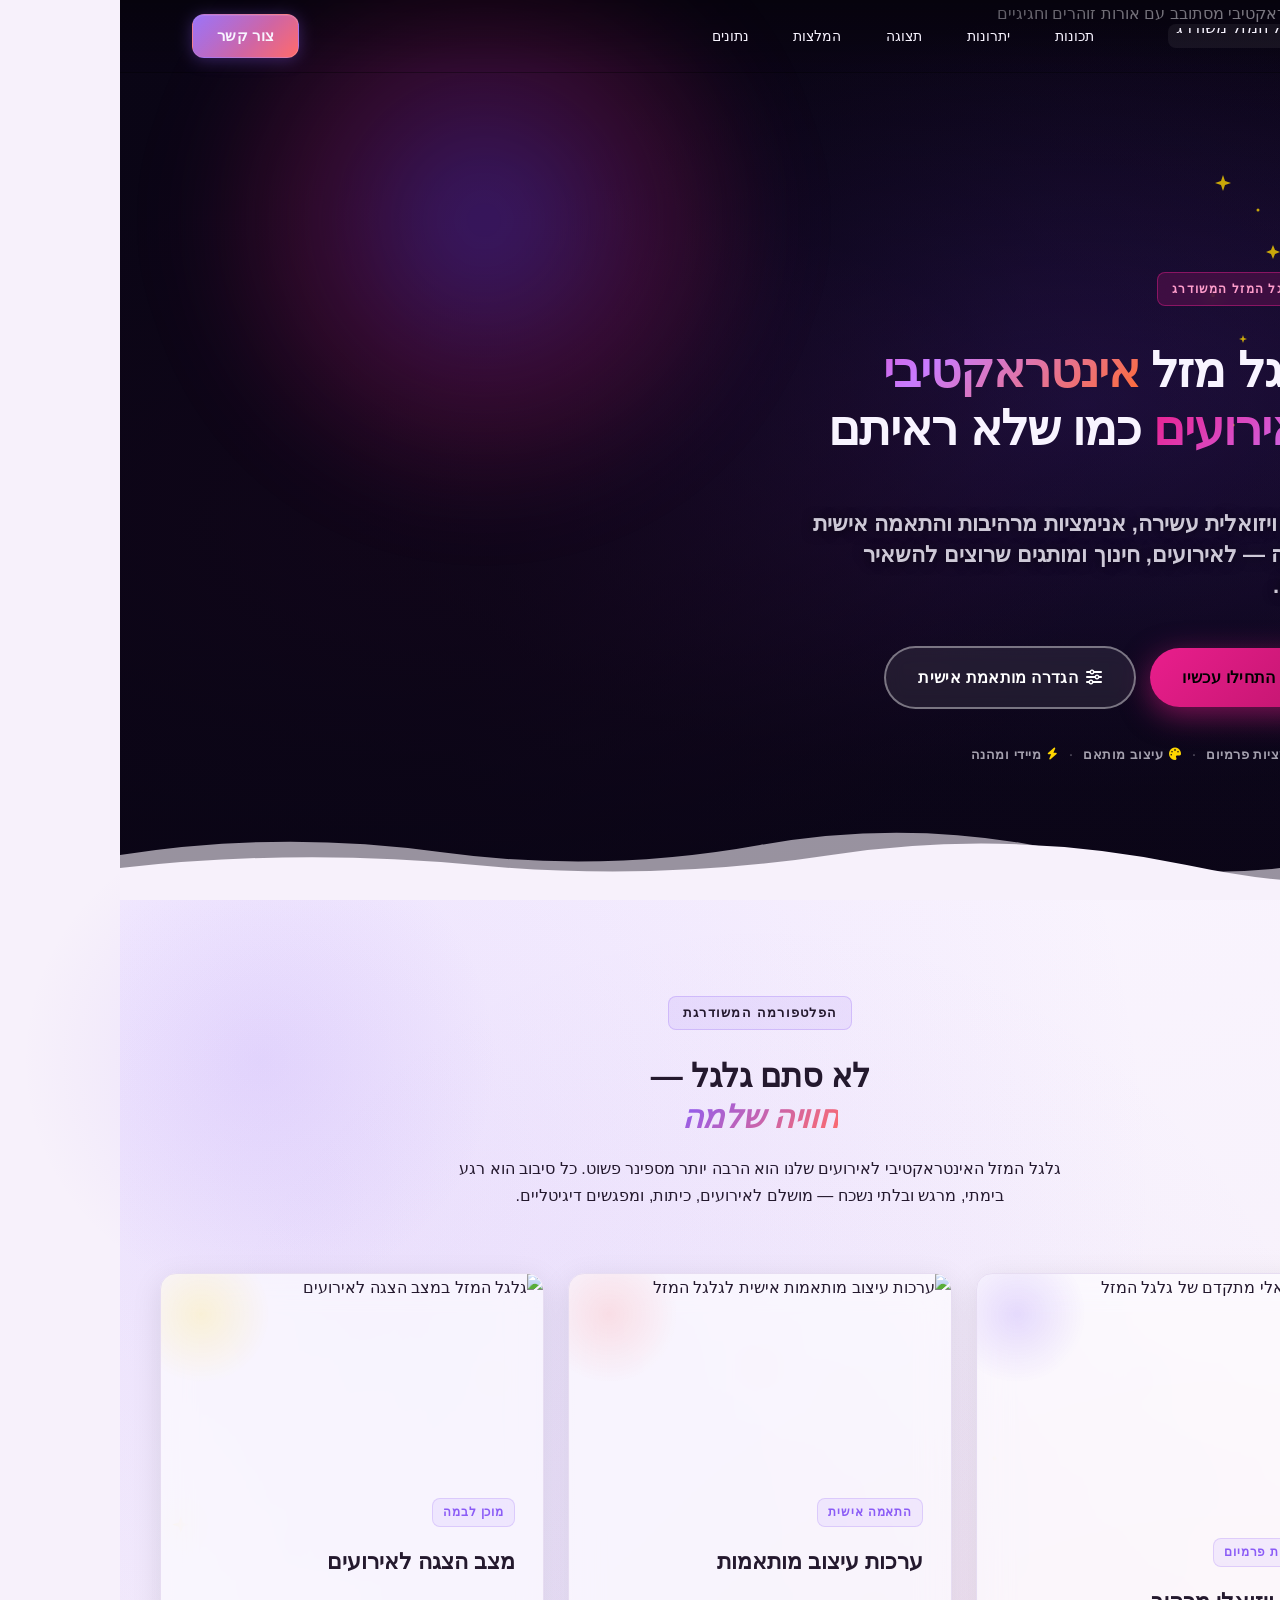
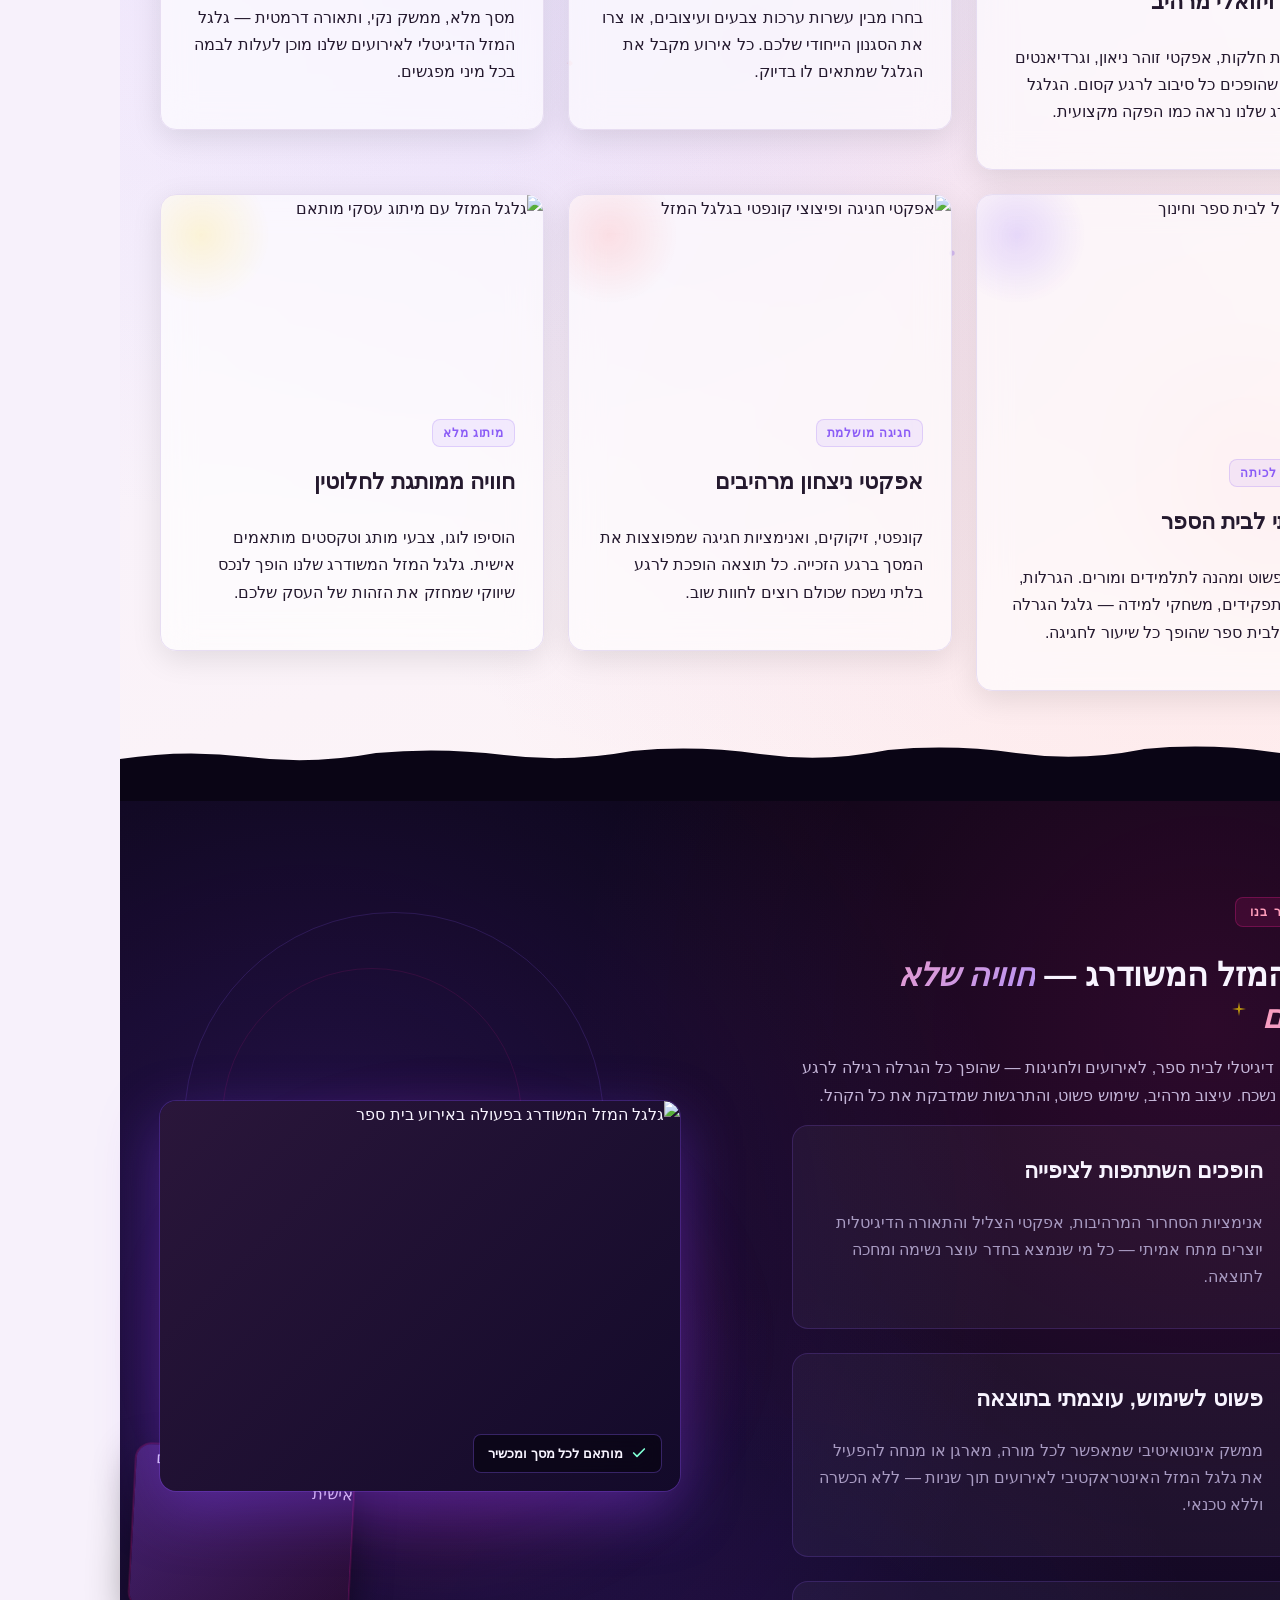
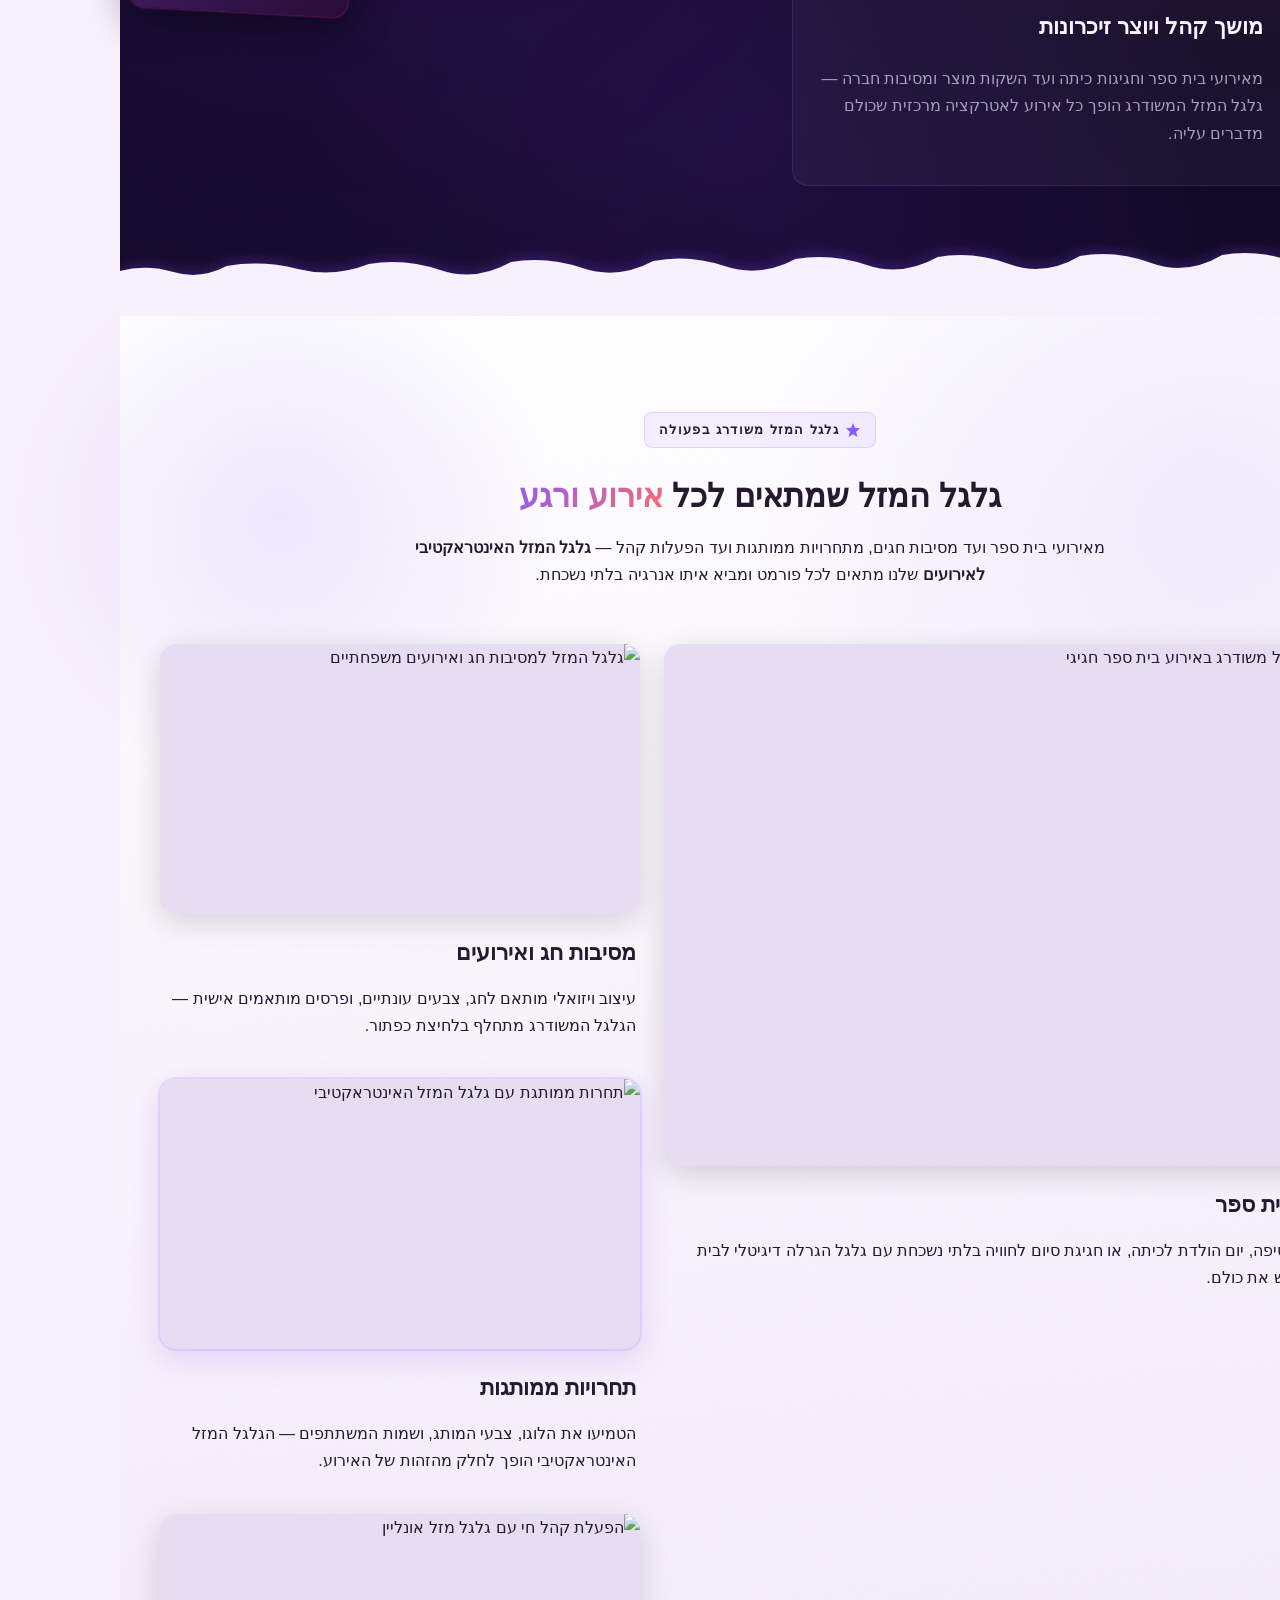
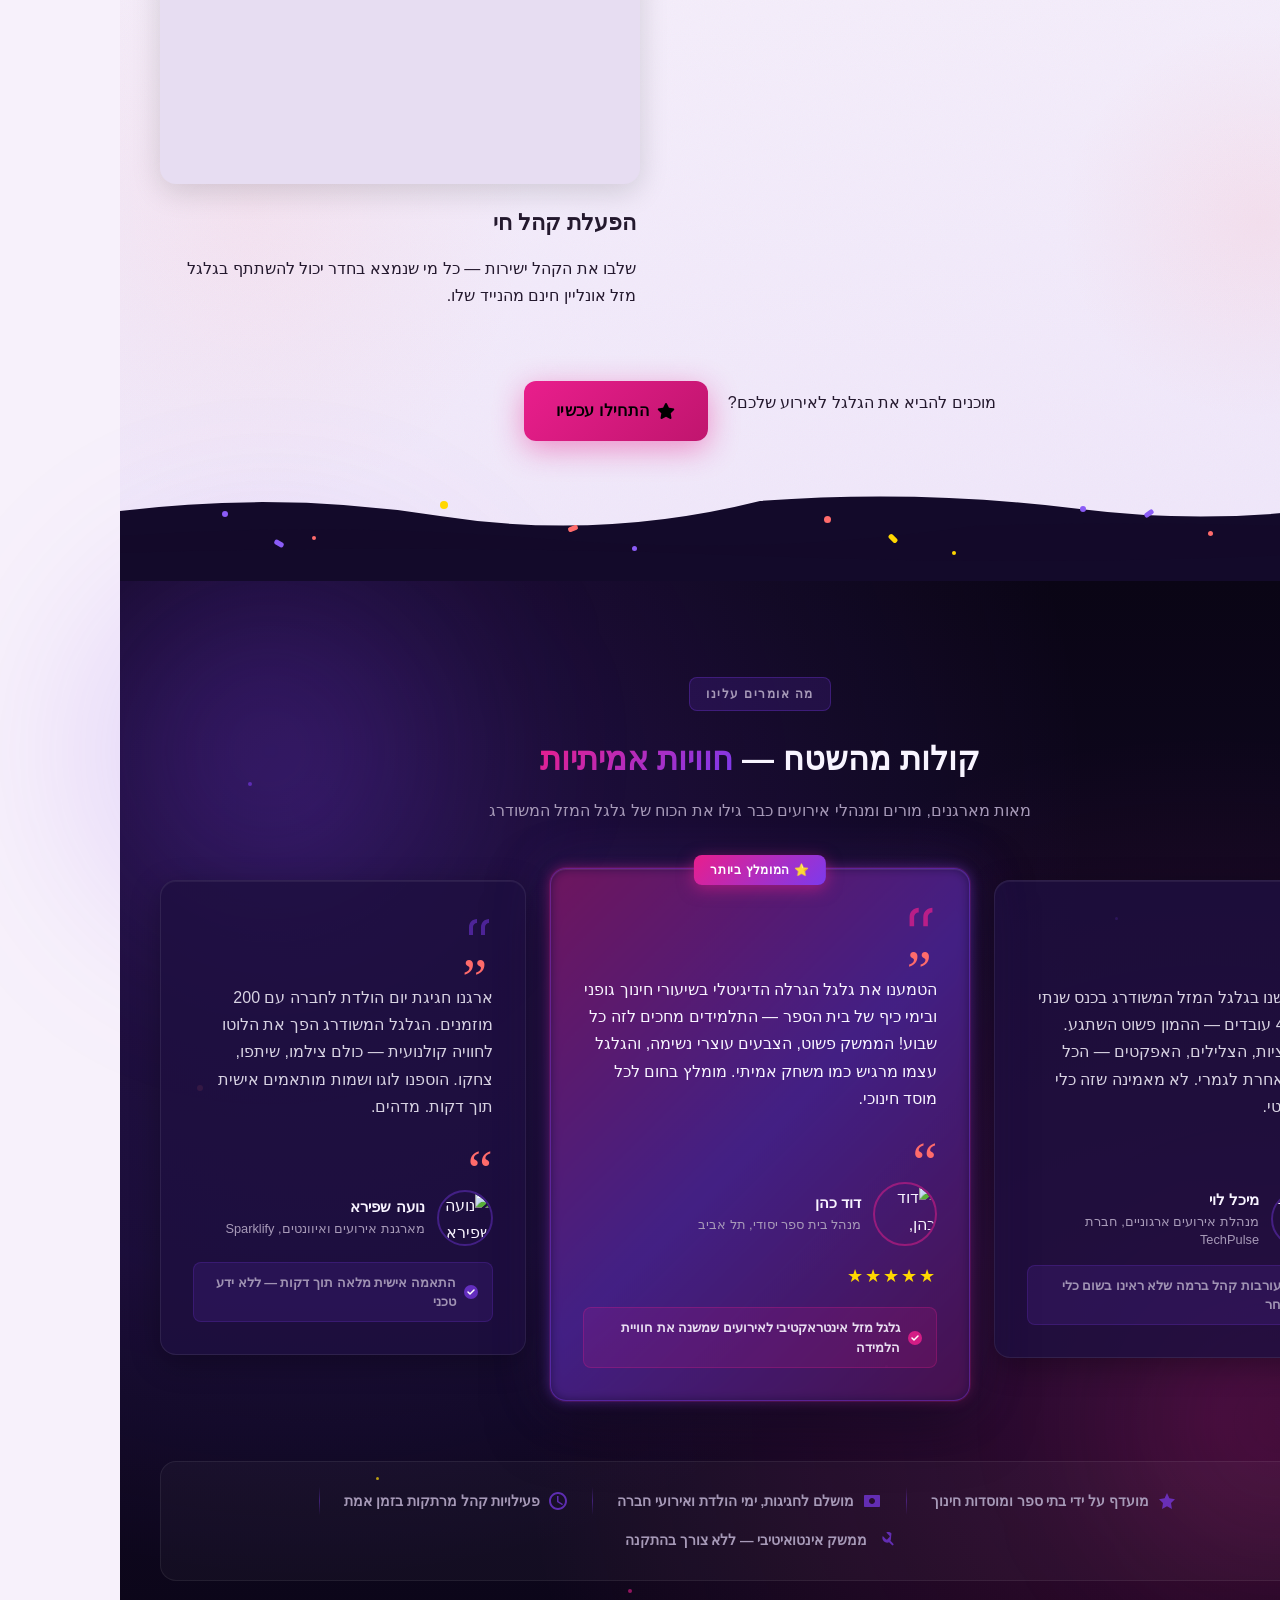
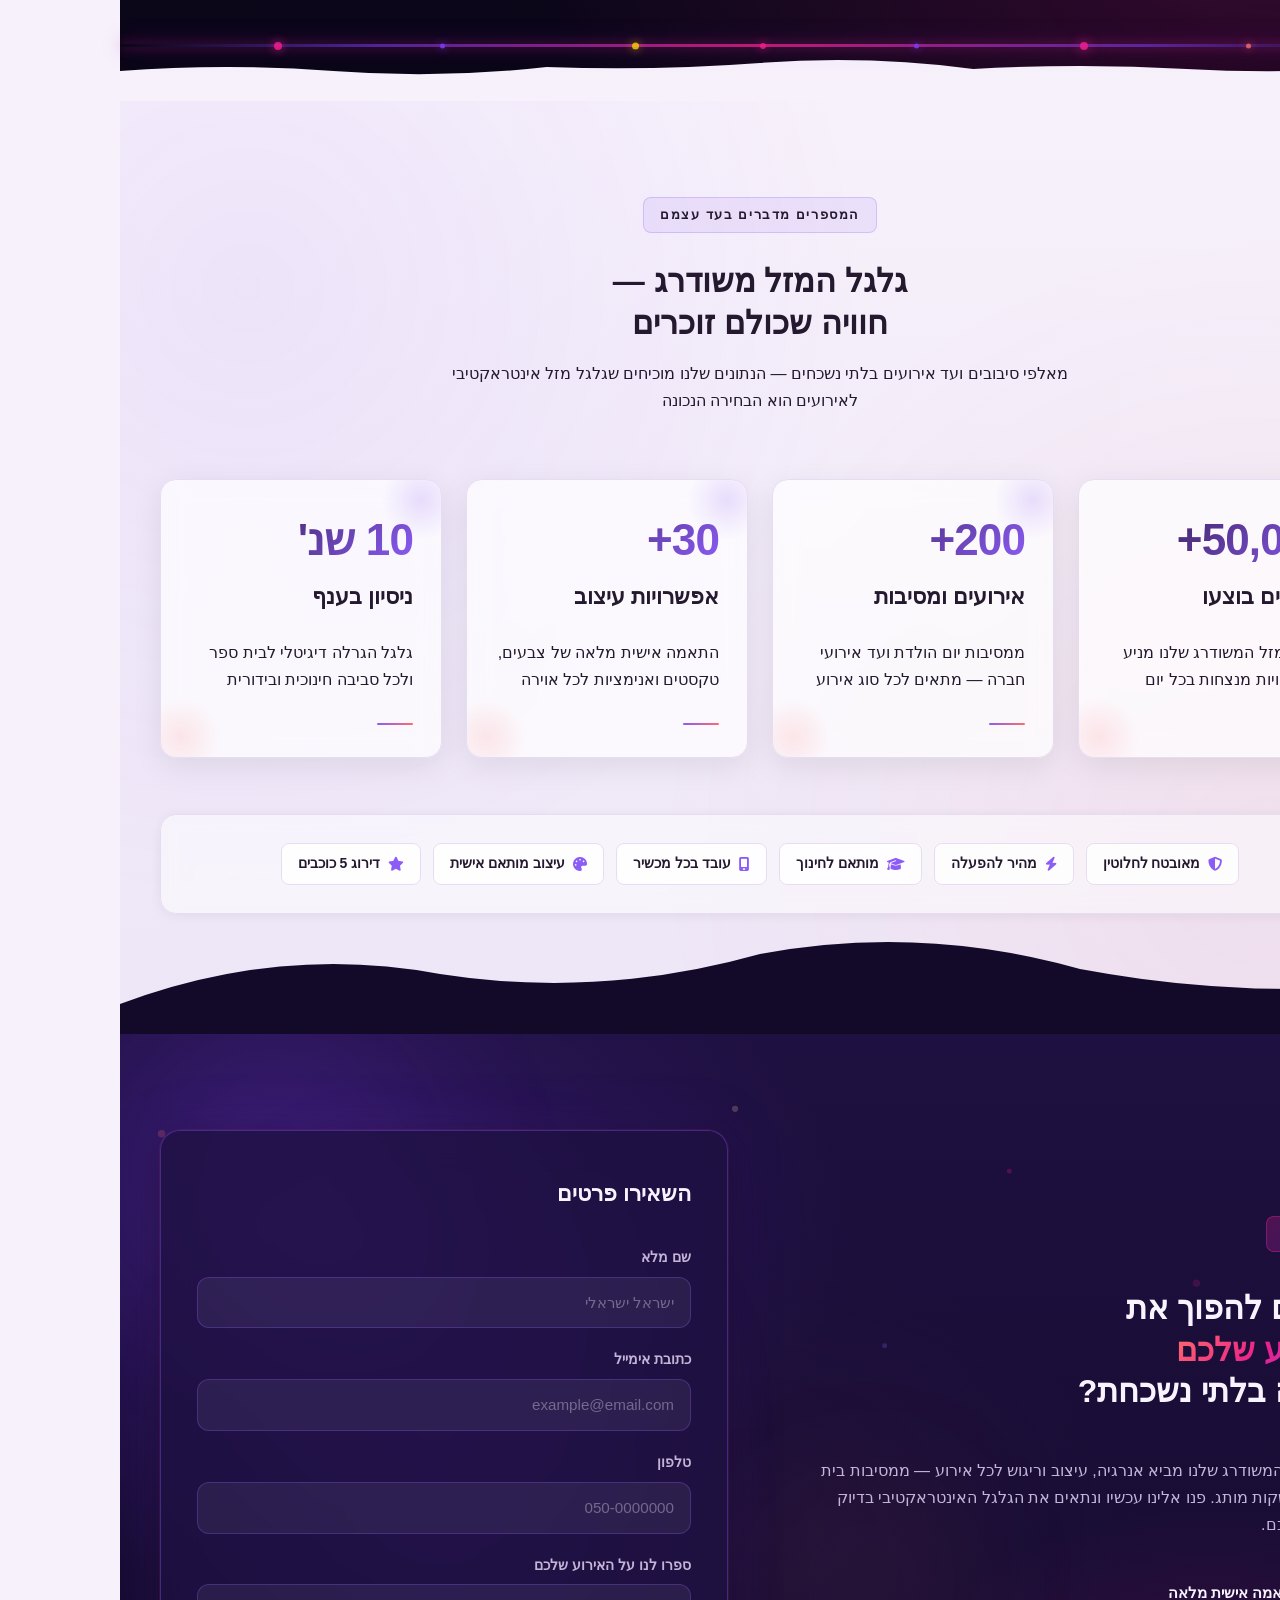
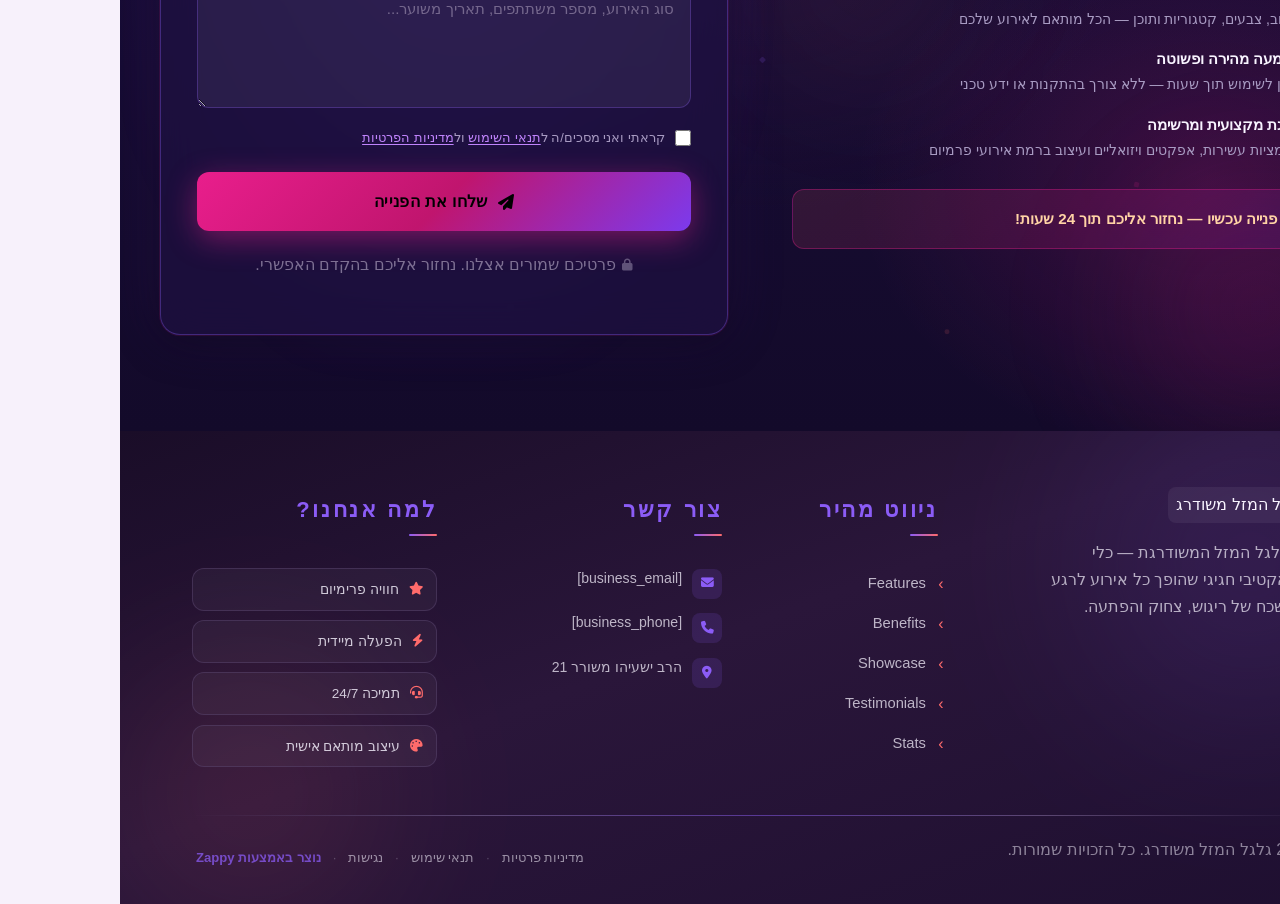
==== commit 8575947e: "Background sync: Progressive GitHub Sync" ====
--- a/public/index.html
+++ b/public/index.html
@@ -1 +1 @@
-<!doctype html><html dir="rtl" lang="he"><head><meta charset="UTF-8"><meta content="width=device-width,initial-scale=1" name="viewport"><meta content="index, follow" name="robots"><title>גלגל מזל אינטראקטיבי לאירועים — גלגל המזל משודרג</title><meta content="An upgraded, feature-rich Wheel of Fortune interactive tool. The user wants a highly enhanced spinning wheel experience, likely with advanced animations, custom" name="description"><meta content="גלגל מזל אינטראקטיבי לאירועים, גלגל המזל משודרג, גלגל מזל אונליין חינם, גלגל הגרלה דיגיטלי לבית ספר" name="keywords"><link href="/assets/favicon.ico" rel="icon" type="image/x-icon"><link href="/assets/favicon-16x16.png" rel="icon" type="image/png" sizes="16x16"><link href="/assets/favicon-32x32.png" rel="icon" type="image/png" sizes="32x32"><link href="/assets/favicon-48x48.png" rel="icon" type="image/png" sizes="48x48"><link href="/assets/favicon-192x192.png" rel="icon" type="image/png" sizes="192x192"><link href="/assets/favicon-512x512.png" rel="icon" type="image/png" sizes="512x512"><link href="/assets/apple-touch-icon.png" rel="apple-touch-icon"><script>!function(){"use strict";var t="7a4c6f51-e208-4592-983f-71988396af88",e="https://api.zappy5.com/api/analytics/track",a=18e5,n=2592e6,o=!0,i=!0,r=!0;var s=function(){var e="zappy_visitor_"+t,a=null;try{if(a=localStorage.getItem(e)){var o=JSON.parse(a),i=Date.now();if(i-o.created<n)return o.lastSeen=i,localStorage.setItem(e,JSON.stringify(o)),o.id}}catch(t){console.warn("Zappy Analytics: LocalStorage not available")}var r="zv_"+Date.now()+"_"+Math.random().toString(36).substr(2,9);try{localStorage.setItem(e,JSON.stringify({id:r,created:Date.now(),lastSeen:Date.now()}))}catch(t){}return r}(),c=function(){var e="zappy_session_"+t,n=null;try{if(n=sessionStorage.getItem(e)){var o=JSON.parse(n),i=Date.now();if(i-o.timestamp<a)return o.timestamp=i,sessionStorage.setItem(e,JSON.stringify(o)),o.id}}catch(t){console.warn("Zappy Analytics: SessionStorage not available")}var r="zs_"+Date.now()+"_"+Math.random().toString(36).substr(2,9);try{sessionStorage.setItem(e,JSON.stringify({id:r,timestamp:Date.now()}))}catch(t){}return r}();function l(a,n){n=n||{};var o={website_id:t,event_type:a,page_path:window.location.pathname,referrer:document.referrer||"direct",visitor_id:s,session_id:c,metadata:n};if(navigator.sendBeacon){var i=new Blob([JSON.stringify(o)],{type:"application/json"});navigator.sendBeacon(e,i)}else fetch(e,{method:"POST",headers:{"Content-Type":"application/json"},body:JSON.stringify(o),keepalive:!0}).catch(function(t){console.warn("Zappy Analytics: Failed to track event",t)})}o&&l("pageview",{title:document.title,url:window.location.href}),i&&document.addEventListener("click",function(t){var e=t.target;if("BUTTON"===e.tagName||e.closest("button")){var a="BUTTON"===e.tagName?e:e.closest("button");l("click",{element:"button",text:a.textContent.trim().substring(0,100),id:a.id||null,class:a.className||null})}else if("A"===e.tagName||e.closest("a")){var n="A"===e.tagName?e:e.closest("a");l("navigation",{element:"link",text:n.textContent.trim().substring(0,100),href:n.href,external:n.hostname!==window.location.hostname})}},!0),r&&document.addEventListener("submit",function(t){var e=t.target;l("form_submit",{form_id:e.id||null,form_name:e.name||null,form_action:e.action||null,form_method:e.method||"GET"})},!0);var m=Date.now();window.addEventListener("beforeunload",function(){l("page_unload",{time_on_page:Math.floor((Date.now()-m)/1e3),page_path:window.location.pathname})}),window.zappyAnalytics={track:l,getVisitorId:function(){return s},getSessionId:function(){return c}}}()</script><meta content="גלגל מזל אינטראקטיבי לאירועים — גלגל המזל משודרג" property="og:title"><meta content="An upgraded, feature-rich Wheel of Fortune interactive tool. The user wants a highly enhanced spinning wheel experience, likely with advanced animations, custom" property="og:description"><meta content="summary_large_image" name="twitter:card"><meta content="גלגל מזל אינטראקטיבי לאירועים — גלגל המזל משודרג" name="twitter:title"><meta content="An upgraded, feature-rich Wheel of Fortune interactive tool. The user wants a highly enhanced spinning wheel experience, likely with advanced animations, custom" name="twitter:description"><meta content="website" property="og:type"><meta content="he_IL" property="og:locale"><link href="https://cdnjs.cloudflare.com/ajax/libs/font-awesome/6.4.0/css/all.min.css" rel="stylesheet"><style>.skip-link{position:absolute;top:0;left:0;transform:translateY(-200%);padding:12px 18px;background:var(--bg-dark,#1a1a1a);color:var(--text-light,#fff);font-weight:600;border-radius:0 0 8px 0;z-index:10000}.skip-link:focus{transform:none;outline:2px solid var(--ring,#fff);outline-offset:2px}:focus-visible{outline:2px solid var(--ring,currentColor);outline-offset:3px}</style><link href="/assets/favicon.ico" rel="icon" type="image/x-icon"><link href="/assets/favicon-16x16.png" rel="icon" type="image/png" sizes="16x16"><link href="/assets/favicon-32x32.png" rel="icon" type="image/png" sizes="32x32"><link href="/assets/favicon-48x48.png" rel="icon" type="image/png" sizes="48x48"><link href="/assets/favicon-192x192.png" rel="icon" type="image/png" sizes="192x192"><link href="/assets/favicon-512x512.png" rel="icon" type="image/png" sizes="512x512"><link href="/assets/apple-touch-icon.png" rel="apple-touch-icon"><link href="https://cdn.jsdelivr.net/npm/vanilla-cookieconsent@3/dist/cookieconsent.css" rel="stylesheet"><script src="https://cdn.jsdelivr.net/npm/vanilla-cookieconsent@3/dist/cookieconsent.umd.js"></script><script src="https://cdn.jsdelivr.net/gh/mickidum/acc_toolbar/acctoolbar/acctoolbar.min.js"></script><link href="/styles.css" rel="stylesheet"><style id="zappy-dropdown-submenu-styles">#navMenu li:has(.sub-menu),.nav-menu li:has(.sub-menu),.navbar li:has(.sub-menu),nav li:has(.sub-menu){position:relative}#navMenu .sub-menu,.nav-menu .sub-menu,.navbar .sub-menu,nav .sub-menu{display:block!important;position:absolute!important;top:100%;left:0;min-width:220px;background:#fff;border-radius:8px;box-shadow:0 8px 25px rgba(0,0,0,.15);padding:8px 0;opacity:0;visibility:hidden;transform:translateY(10px);transition:all .3s ease;z-index:1000;list-style:none;pointer-events:none}#navMenu li:hover>.sub-menu,.nav-menu li:hover>.sub-menu,.navbar li:hover>.sub-menu,nav li:hover>.sub-menu{opacity:1!important;visibility:visible!important;transform:translateY(0)!important;pointer-events:auto!important}.sub-menu li{list-style:none;margin:0;padding:0}.sub-menu a{display:block!important;padding:10px 16px!important;color:var(--text-dark,#333)!important;font-weight:500;text-decoration:none;white-space:nowrap;transition:background-color .2s}.sub-menu .zappy-nav-child>a{padding-left:28px!important;font-size:.9em!important;opacity:.85!important}[dir=rtl] .sub-menu .zappy-nav-child>a,html[lang=ar] .sub-menu .zappy-nav-child>a,html[lang=he] .sub-menu .zappy-nav-child>a{padding-left:10px!important;padding-right:28px!important}.sub-menu .zappy-nav-parent>a{font-weight:600!important}.sub-menu a:hover{background-color:#f5f5f5}[dir=rtl] .nav-menu .sub-menu,[dir=rtl] .navbar .sub-menu,[dir=rtl] nav .sub-menu,html[lang=ar] .nav-menu .sub-menu,html[lang=ar] .navbar .sub-menu,html[lang=ar] nav .sub-menu,html[lang=he] .nav-menu .sub-menu,html[lang=he] .navbar .sub-menu,html[lang=he] nav .sub-menu{left:auto!important;right:0!important}.sub-menu:empty,.sub-menu:not(:has(li)):not(:has(> a)),.sub-menu:not(:has(li:not(.zappy-hidden-menu-item))):not(:has(> a)){display:none!important;opacity:0!important;visibility:hidden!important;pointer-events:none!important}li:has(.menu-group-title):hover>.sub-menu{opacity:1!important;visibility:visible!important;transform:translateY(0)!important;pointer-events:auto!important}#navMenu>li>.menu-group-title,.nav-menu>li>.menu-group-title{display:inline-block;padding:.5rem 1rem;cursor:default;user-select:none}@media (max-width:768px){#navMenu .sub-menu,.nav-menu .sub-menu,.navbar .sub-menu,nav .sub-menu{position:static!important;transform:none!important;box-shadow:none!important;background:0 0!important;max-height:0;overflow:hidden;opacity:0;visibility:hidden;transition:max-height .3s ease,opacity .3s ease;padding:0!important;border-radius:0!important}#navMenu .sub-menu.mobile-expanded,.nav-menu .sub-menu.mobile-expanded,.navbar .sub-menu.mobile-expanded{max-height:none!important;overflow-y:visible!important;opacity:1!important;visibility:visible!important;padding:8px 0 8px 16px!important}[dir=rtl] .sub-menu.mobile-expanded,html[lang=he] .sub-menu.mobile-expanded{padding:8px 16px 8px 0!important}#navMenu li:hover>.sub-menu,.nav-menu li:hover>.sub-menu,.navbar li:hover>.sub-menu,nav li:hover>.sub-menu{opacity:0;visibility:hidden;pointer-events:none}#navMenu li>.sub-menu.mobile-expanded,.nav-menu li>.sub-menu.mobile-expanded,.navbar li>.sub-menu.mobile-expanded,nav li>.sub-menu.mobile-expanded{opacity:1!important;visibility:visible!important;pointer-events:auto!important}#navMenu li:has(.sub-menu),.nav-menu li:has(.sub-menu),.navbar li:has(.sub-menu),nav li:has(.sub-menu){display:flex!important;flex-wrap:wrap!important;align-items:center!important;position:relative!important;min-height:44px!important}#navMenu li:has(.sub-menu)>a,.nav-menu li:has(.sub-menu)>a,.navbar li:has(.sub-menu)>a,nav li:has(.sub-menu)>a{flex:1!important;min-width:0!important}#navMenu li:has(.sub-menu)>.menu-group-title,.nav-menu li:has(.sub-menu)>.menu-group-title,.navbar li:has(.sub-menu)>.menu-group-title,nav li:has(.sub-menu)>.menu-group-title{flex:1!important;min-width:0!important;padding:0!important;line-height:inherit!important}#navMenu li:has(.sub-menu)>.sub-menu,.nav-menu li:has(.sub-menu)>.sub-menu,.navbar li:has(.sub-menu)>.sub-menu,nav li:has(.sub-menu)>.sub-menu{flex-basis:100%!important;width:100%!important}#navMenu li:has(.sub-menu)>a [class*=arrow],#navMenu li:has(.sub-menu)>a [class*=chevron],.nav-menu li:has(.sub-menu)>a .fa-angle-down,.nav-menu li:has(.sub-menu)>a .fa-chevron-down,.nav-menu li:has(.sub-menu)>a [class*=arrow],.nav-menu li:has(.sub-menu)>a [class*=chevron],nav li:has(.sub-menu)>a [class*=arrow],nav li:has(.sub-menu)>a [class*=chevron]{display:none!important;visibility:hidden!important}.mobile-submenu-toggle{display:flex!important;align-items:center!important;justify-content:center!important;width:44px!important;height:auto!important;background:0 0!important;border:none!important;cursor:pointer!important;color:var(--text-light)!important;position:static!important;flex-shrink:0!important;align-self:stretch!important;z-index:2!important;padding:0!important;margin:0!important}.mobile-submenu-toggle::after{content:''!important;width:0!important;height:0!important;border-left:6px solid transparent!important;border-right:6px solid transparent!important;border-top:7px solid currentColor!important;transition:transform .3s ease!important}.mobile-submenu-toggle.expanded::after{transform:rotate(180deg)!important}.sub-menu a{padding:10px 0!important;display:block!important;color:var(--text-light)!important;white-space:normal!important}.sub-menu .zappy-nav-child>a{padding-left:28px!important;font-size:.9em!important;opacity:.85!important}[dir=rtl] .sub-menu .zappy-nav-child>a,html[lang=ar] .sub-menu .zappy-nav-child>a,html[lang=he] .sub-menu .zappy-nav-child>a{padding-left:0!important;padding-right:28px!important}.sub-menu .zappy-nav-parent>a{font-weight:600!important}#navMenu.active,.nav-menu.active{max-width:100vw!important;overflow-x:hidden!important;box-sizing:border-box!important}.navbar .sub-menu li a,.zappy-products-dropdown .sub-menu a,nav.navbar .sub-menu li a{color:var(--text-light)!important}}@media (min-width:769px){.mobile-submenu-toggle{display:none!important}}</style><style id="zappy-widget-visibility">html[dir=rtl] .whatsapp-float{right:20px!important;left:auto!important}html:not([dir]) .whatsapp-float,html[dir=ltr] .whatsapp-float{left:20px!important;right:auto!important}html[dir=rtl] #mic-access-tool-general-button,html[dir=rtl] #mic-init-access-tool #mic-access-tool-general-button,html[dir=rtl] #mic-init-access-tool .mic-access-tool-general-button,html[dir=rtl] ._access-icon,html[dir=rtl] .mic-access-tool-general-button{left:20px!important;right:auto!important}html:not([dir]) #mic-access-tool-general-button,html:not([dir]) #mic-init-access-tool #mic-access-tool-general-button,html:not([dir]) #mic-init-access-tool .mic-access-tool-general-button,html:not([dir]) ._access-icon,html:not([dir]) .mic-access-tool-general-button,html[dir=ltr] #mic-access-tool-general-button,html[dir=ltr] #mic-init-access-tool #mic-access-tool-general-button,html[dir=ltr] #mic-init-access-tool .mic-access-tool-general-button,html[dir=ltr] ._access-icon,html[dir=ltr] .mic-access-tool-general-button{right:20px!important;left:auto!important}@media (max-width:768px){.whatsapp-float{display:flex!important}}@media (min-width:769px){.whatsapp-float{display:flex!important}}@media (max-width:768px){#mic-access-tool-general-button,#mic-init-access-tool #mic-access-tool-general-button,#mic-init-access-tool .mic-access-tool-general-button,._access-icon,.mic-access-tool-general-button{display:flex!important;visibility:visible!important;opacity:1!important;pointer-events:auto!important}#mic-access-tool-box.opened-mic-access-tool,#mic-init-access-tool #mic-access-tool-box.opened-mic-access-tool,.mic-access-tool-box.opened-mic-access-tool{visibility:visible!important;opacity:1!important;pointer-events:auto!important}}@media (min-width:769px){#mic-access-tool-general-button,#mic-init-access-tool #mic-access-tool-general-button,#mic-init-access-tool .mic-access-tool-general-button,._access-icon,.mic-access-tool-general-button{display:flex!important;visibility:visible!important;opacity:1!important;pointer-events:auto!important}#mic-access-tool-box.opened-mic-access-tool,#mic-init-access-tool #mic-access-tool-box.opened-mic-access-tool,.mic-access-tool-box.opened-mic-access-tool{visibility:visible!important;opacity:1!important;pointer-events:auto!important}}</style></head><body><a href="#main" class="skip-link">דלג לתוכן הראשי</a><nav class="navbar" dir="rtl"><button class="mobile-toggle" aria-label="Menu" id="mobileToggle"><svg viewBox="0 0 24 24" fill="none" height="24" width="24" class="hamburger-icon"><path d="M3 12h18M3 6h18M3 18h18" stroke="currentColor" stroke-linecap="round" stroke-width="2"></path></svg> <svg viewBox="0 0 24 24" fill="none" height="24" width="24" class="close-icon" style="display:none"><path d="M18 6L6 18M6 6l12 12" stroke="currentColor" stroke-linecap="round" stroke-width="2"></path></svg></button> <button class="phone-header-btn" aria-label="Call" data-phone=""><svg viewBox="0 0 24 24" fill="currentColor" height="20" width="20"><path d="M22 16.92v3a2 2 0 0 1-2.18 2 19.79 19.79 0 0 1-8.63-3.07 19.5 19.5 0 0 1-6-6 19.79 19.79 0 0 1-3.07-8.67A2 2 0 0 1 4.11 2h3a2 2 0 0 1 2 1.72 12.84 12.84 0 0 0 .7 2.81 2 2 0 0 1-.45 2.11L8.09 9.91a16 16 0 0 0 6 6l1.27-1.27a2 2 0 0 1 2.11-.45 12.84 12.84 0 0 0 2.81.7A2 2 0 0 1 22 16.92z"></path></svg></button><div class="nav-container"><div class="nav-right-group"><div class="nav-brand"><a href="/" class="logo-link"><img alt="גלגל המזל משודרג" src="/assets/site-----image-1.webp" class="logo"></a></div><ul class="nav-menu" id="navMenu"><li><a href="#features">תכונות</a></li><li><a href="#benefits">יתרונות</a></li><li><a href="#showcase">תצוגה</a></li><li><a href="#testimonials">המלצות</a></li><li><a href="#stats">נתונים</a></li></ul></div><div class="nav-cta-container"><a href="#contact" class="nav-cta-btn">צור קשר</a></div></div></nav><script>window.addEventListener("load",function(){const e=document.querySelector(".navbar, nav, header");if(!e)return void console.log("[Navbar] Navbar element not found");let t=document.getElementById("mobileToggle")||document.querySelector(".mobile-toggle")||document.querySelector(".hamburger")||document.querySelector(".hamburger-menu")||document.querySelector(".menu-toggle")||document.querySelector(".burger-menu")||document.querySelector('[aria-label="Menu"]')||document.querySelector('[aria-label="תפריט"]');const n=document.querySelector(".phone-header-btn"),o=window.getComputedStyle(e);let r=o.backgroundColor;if(console.log("[Navbar] Initial navbar background:",r),"transparent"===r||"rgba(0, 0, 0, 0)"===r||r.startsWith("rgba")&&r.includes(", 0)")){const e=o.backgroundImage;if(e&&"none"!==e)console.log("[Navbar] Navbar has background image/gradient, using dark text"),r="rgb(240, 240, 240)";else{const e=window.getComputedStyle(document.body).backgroundColor;console.log("[Navbar] Navbar transparent, using body background:",e),r=e}}const a=r.match(/\d+/g);if(a&&a.length>=3){const e=(.299*parseInt(a[0])+.587*parseInt(a[1])+.114*parseInt(a[2]))/255;console.log("[Navbar] Mobile button colors preserved from Claude CSS (luminance:",e.toFixed(2)+")");const o=document.createElement("style");o.id="zappy-mobile-nav-fix";document.documentElement.lang;document.documentElement.dir,o.textContent='\n        /* Hide mobile buttons on desktop, show only on mobile */\n        @media (min-width: 769px) {\n          .mobile-toggle,\n          .phone-header-btn {\n            display: none !important;\n          }\n        }\n        \n        /* Show and position mobile buttons correctly on mobile */\n        @media (max-width: 768px) {\n          .navbar,\n          nav.navbar {\n            min-height: 70px !important;\n          }\n\n          .mobile-toggle,\n          .phone-header-btn {\n            position: absolute !important;\n            top: 0 !important;\n            bottom: 0 !important;\n            margin-top: auto !important;\n            margin-bottom: auto !important;\n            transform: none !important;\n            z-index: 1001 !important;\n            display: flex !important;\n            align-items: center !important;\n            justify-content: center !important;\n            width: 36px !important;\n            height: 36px !important;\n            border-radius: 50% !important;\n            border: none !important;\n            cursor: pointer !important;\n            padding: 6px !important;\n            background: none !important;\n            color: var(--nav-text, var(--text-light)) !important;\n            touch-action: manipulation !important;\n            -webkit-tap-highlight-color: transparent !important;\n          }\n\n          html[data-zappy-site-type="ecommerce"] .phone-header-btn,\n          body[data-zappy-site-type="ecommerce"] .phone-header-btn,\n          html[data-zappy-site-type="ecommerce"] header .phone-header-btn,\n          html[data-zappy-site-type="ecommerce"] nav .phone-header-btn {\n            display: none !important;\n            visibility: hidden !important;\n            width: 0 !important;\n            height: 0 !important;\n            min-width: 0 !important;\n            overflow: hidden !important;\n          }\n          \n          /* LTR positioning (default): hamburger LEFT, phone RIGHT */\n          html:not([dir="rtl"]):not([lang="he"]):not([lang="ar"]) .mobile-toggle,\n          html[dir="ltr"] .mobile-toggle {\n            left: 12px !important;\n            right: auto !important;\n          }\n          html:not([dir="rtl"]):not([lang="he"]):not([lang="ar"]) .phone-header-btn,\n          html[dir="ltr"] .phone-header-btn {\n            right: 12px !important;\n            left: auto !important;\n          }\n          \n          /* RTL positioning: hamburger RIGHT, phone LEFT */\n          html[dir="rtl"] .mobile-toggle,\n          html[lang="he"] .mobile-toggle,\n          html[lang="ar"] .mobile-toggle {\n            right: 12px !important;\n            left: auto !important;\n          }\n          html[dir="rtl"] .phone-header-btn,\n          html[lang="he"] .phone-header-btn,\n          html[lang="ar"] .phone-header-btn {\n            left: 12px !important;\n            right: auto !important;\n          }\n          \n          /* CRITICAL: Ensure nav-container has min-height on mobile */\n          /* All children are positioned absolutely/fixed on mobile, so height:auto collapses to 0 */\n          .nav-container {\n            min-height: 70px !important;\n            position: relative !important;\n          }\n          \n          /* Ensure SVG icons are properly sized and inherit color */\n          .mobile-toggle svg,\n          .phone-header-btn svg {\n            width: 24px !important;\n            height: 24px !important;\n            /* Don\'t force display - let JavaScript control hamburger/close toggle */\n          }\n          \n          /* Reset nav-cta-container on mobile - remove desktop box-shadow/padding */\n          /* that creates a visible ghost box when CTA button is hidden */\n          .nav-cta-container {\n            box-shadow: none !important;\n            padding: 0 !important;\n          }\n          \n          /* Hide nav-cta-container entirely on mobile when there\'s no lang-switcher */\n          /* (only the CTA button is inside, and it\'s hidden on mobile) */\n          .nav-cta-container:not(:has(.lang-switcher)) {\n            display: none !important;\n          }\n          \n          /* CRITICAL: Prevent hero image fade gradient from bleeding over headline text */\n          /* The .image-fade-gradient has bottom: -30px (extends below parent) */\n          /* On mobile stacked layout, this overlaps the h1 text below the image */\n          .hero-image-column {\n            overflow: hidden !important;\n          }\n          .image-fade-gradient {\n            bottom: 0 !important;\n          }\n          \n          /* Hide desktop language switcher on mobile - hamburger menu handles it */\n          /* High specificity to override stored CSS */\n          .lang-switcher,\n          .nav-cta-container .lang-switcher,\n          .nav-container .lang-switcher,\n          .navbar .lang-switcher,\n          .navbar .nav-cta-container .lang-switcher {\n            display: none !important;\n          }\n        }\n      ';const r=document.getElementById("zappy-mobile-nav-fix");r&&r.remove(),document.head.appendChild(o),console.log("[Navbar] Critical CSS injected for mobile nav positioning");const i=window.innerWidth<=768;if(t){const e=t.querySelector(".hamburger-icon"),n=t.querySelector(".close-icon");e&&(e.style.setProperty("width","24px","important"),e.style.setProperty("height","24px","important"),e.style.setProperty("display","block","important")),n&&(n.style.setProperty("width","24px","important"),n.style.setProperty("height","24px","important"),n.style.setProperty("display","none","important")),i?(t.style.setProperty("position","absolute","important"),t.style.setProperty("top","0","important"),t.style.setProperty("bottom","0","important"),t.style.setProperty("margin-top","auto","important"),t.style.setProperty("margin-bottom","auto","important"),t.style.setProperty("transform","none","important"),t.style.setProperty("z-index","1001","important"),t.style.removeProperty("left"),t.style.removeProperty("right"),console.log("[Navbar] Mobile toggle positioning applied (mobile viewport)")):(t.style.removeProperty("position"),t.style.removeProperty("top"),t.style.removeProperty("transform"),t.style.removeProperty("z-index"),t.style.removeProperty("left"),t.style.removeProperty("right"),console.log("[Navbar] Desktop viewport - cleared mobile toggle inline positioning"))}if(n){const e=n.querySelector("svg");e&&(e.style.width="24px",e.style.height="24px",e.setAttribute("width","24"),e.setAttribute("height","24")),i?(n.style.setProperty("position","absolute","important"),n.style.setProperty("top","0","important"),n.style.setProperty("bottom","0","important"),n.style.setProperty("margin-top","auto","important"),n.style.setProperty("margin-bottom","auto","important"),n.style.setProperty("transform","none","important"),n.style.setProperty("z-index","1001","important"),n.style.removeProperty("left"),n.style.removeProperty("right"),console.log("[Navbar] Phone button positioning applied (mobile viewport)")):(n.style.removeProperty("position"),n.style.removeProperty("top"),n.style.removeProperty("transform"),n.style.removeProperty("z-index"),n.style.removeProperty("left"),n.style.removeProperty("right"),console.log("[Navbar] Desktop viewport - cleared phone button inline positioning"))}}else console.log("[Navbar] Could not parse background color:",r);t=document.getElementById("mobileToggle")||document.querySelector(".mobile-toggle")||document.querySelector(".hamburger")||document.querySelector(".hamburger-menu")||document.querySelector(".menu-toggle")||document.querySelector(".burger-menu")||document.querySelector('[aria-label="Menu"]')||document.querySelector('[aria-label="תפריט"]');const i=document.getElementById("navMenu")||document.querySelector(".nav-menu")||document.querySelector(".nav-links")||document.querySelector("nav ul:not(.submenu)");if(!t||!i)return void console.log("[Navbar] Mobile toggle or menu not found:",{toggle:!!t,menu:!!i});i.id||(i.id="navMenu"),console.log("[Navbar] Initializing mobile menu...");const l=t.cloneNode(!0);t.parentNode.replaceChild(l,t);var s=0;function p(e){var t=Date.now();t-s<300||(s=t,function(e){e.preventDefault(),e.stopPropagation();const t=l.querySelector(".hamburger-icon"),n=l.querySelector(".close-icon");i.classList.contains("active")?(i.classList.remove("active"),t&&t.style.setProperty("display","block","important"),n&&n.style.setProperty("display","none","important"),document.body.style.overflow="",console.log("[Navbar] Menu closed")):(i.classList.add("active"),t&&t.style.setProperty("display","none","important"),n&&n.style.setProperty("display","block","important"),document.body.style.overflow="hidden",console.log("[Navbar] Menu opened"))}(e))}l.addEventListener("click",p),l.addEventListener("touchend",p),i.querySelectorAll("a").forEach(function(e){e.addEventListener("click",function(){if("#"===this.getAttribute("href"))return;const e=l.querySelector(".hamburger-icon"),t=l.querySelector(".close-icon");i.classList.remove("active"),e&&e.style.setProperty("display","block","important"),t&&t.style.setProperty("display","none","important"),document.body.style.overflow="",console.log("[Navbar] Menu closed (link clicked)")})});var m=i.querySelectorAll(".dropdown-toggle");m.forEach(function(e){e.addEventListener("click",function(e){e.preventDefault(),e.stopPropagation();var t=this.closest(".nav-dropdown");t&&(t.parentNode.querySelectorAll(".nav-dropdown.open").forEach(function(e){e!==t&&e.classList.remove("open")}),t.classList.toggle("open"),console.log("[Navbar] Dropdown toggled:",t.classList.contains("open")?"open":"closed"))})}),document.addEventListener("click",function(e){e.target.closest(".nav-dropdown")||document.querySelectorAll(".nav-dropdown.open").forEach(function(e){e.classList.remove("open")})}),console.log("[Navbar] Dropdown handlers initialized for "+m.length+" dropdowns"),n&&n.addEventListener("click",function(){const e=document.querySelectorAll('a[href^="tel:"]'),t=e.length>0?e[0].getAttribute("href").replace("tel:",""):"[business_phone]";window.location.href="tel:"+t,console.log("[Navbar] Phone button clicked")}),console.log("[Navbar] Mobile menu initialized successfully")})</script><main id="main"><section class="index-hero-section" data-band-index="0" data-layout-spec="בית-hero" dir="rtl" id="hero" data-hero-type="fullscreen-scrim"><div class="index-hero-bg" aria-hidden="true"><img alt="גלגל מזל אינטראקטיבי מסתובב עם אורות זוהרים וחגיגיים" src="/assets/site-index-hero-image-1.webp" data-context="Atmospheric cinematic Wheel of Fortune scene for a premium interactive event tool. A massive glowing spinning wheel dominates the right-center of the frame, radiating violet, coral-pink, and aqua light trails against a deep plum-black background. Orbital light rings, golden confetti dust, and sparkle particles fill the air. The mood is festival-grade and celebratory — like a launch night for a branded interactive experience. Deep dark background (#0A0515 to #130A2A), radiant purple-magenta glow emanating from behind the wheel, foil-like shimmer, dramatic cinematic depth." data-placeholder="index-hero-image-1" height="900" loading="eager" width="1440" data-hero-bg="true" fetchpriority="high"></div><div class="index-hero-scrim" aria-hidden="true"></div><div class="index-hero-glow-orb" aria-hidden="true"></div><svg viewBox="0 0 120 300" xmlns="http://www.w3.org/2000/svg" aria-hidden="true" data-no-icon-edit="true" class="index-hero-sparkles"><g fill="#FFD700" opacity="0.9"><path d="M20,40 L22,46 L28,48 L22,50 L20,56 L18,50 L12,48 L18,46 Z"></path><path d="M70,110 L72,115 L77,117 L72,119 L70,124 L68,119 L63,117 L68,115 Z"></path><path d="M40,200 L41,203 L44,204 L41,205 L40,208 L39,205 L36,204 L39,203 Z"></path><path d="M90,260 L92,265 L97,267 L92,269 L90,274 L88,269 L83,267 L88,265 Z"></path><circle cx="10" cy="160" r="2"></circle><circle cx="55" cy="75" r="1.5"></circle><circle cx="100" cy="180" r="2.5"></circle><circle cx="30" cy="290" r="1.5"></circle></g></svg><div class="index-hero-container"><div class="index-hero-content"><div class="index-hero-badge">✦ גלגל המזל המשודרג</div><h1 class="index-hero-h1">גלגל מזל <span class="index-hero-gradient-text">אינטראקטיבי לאירועים</span> כמו שלא ראיתם</h1><h3 class="index-hero-subtitle">חוויה ויזואלית עשירה, אנימציות מרהיבות והתאמה אישית מלאה — לאירועים, חינוך ומותגים שרוצים להשאיר רושם.</h3><div class="index-hero-ctas"><a href="#contact" class="index-hero-btn-primary"><i class="fa-solid fa-play"></i> התחילו עכשיו </a><a href="#contact" class="index-hero-btn-secondary"><i class="fa-solid fa-sliders"></i> הגדרה מותאמת אישית</a></div><div class="index-hero-trust"><span class="index-hero-trust-item"><i class="fa-solid fa-star"></i> אנימציות פרמיום</span> <span class="index-hero-trust-sep">·</span> <span class="index-hero-trust-item"><i class="fa-solid fa-palette"></i> עיצוב מותאם</span> <span class="index-hero-trust-sep">·</span> <span class="index-hero-trust-item"><i class="fa-solid fa-bolt"></i> מיידי ומהנה</span></div></div></div><div class="index-hero-divider-wrapper"><svg viewBox="0 0 1440 100" xmlns="http://www.w3.org/2000/svg" aria-hidden="true" data-no-icon-edit="true" preserveAspectRatio="none"><defs><linearGradient id="heroFadeGrad" x1="0" x2="0" y1="0" y2="1"><stop offset="0%" stop-color="#0A0515" stop-opacity="0"></stop><stop offset="100%" stop-color="#130A2A" stop-opacity="1"></stop></linearGradient></defs><path d="M0,100 L0,55 Q180,30 360,52 T720,45 T1080,55 T1440,42 L1440,100 Z" fill="var(--bg-light)" opacity="0.6"></path><path d="M0,100 L0,68 Q200,48 400,65 T800,55 T1200,65 T1440,58 L1440,100 Z" fill="var(--bg-light)"></path></svg></div></section><section class="index-features-section" data-band-index="1" data-layout-spec="בית-features" dir="rtl" id="features"><div class="ifs-bg-orb ifs-bg-orb--1" aria-hidden="true"></div><div class="ifs-bg-orb ifs-bg-orb--2" aria-hidden="true"></div><div class="ifs-confetti" aria-hidden="true"><svg viewBox="0 0 1200 600" xmlns="http://www.w3.org/2000/svg" aria-hidden="true" data-no-icon-edit="true" preserveAspectRatio="xMidYMid meet"><circle cx="80" cy="60" r="3" fill="#8B5CF6" opacity="0.35"></circle><circle cx="200" cy="130" r="2" fill="#FF6B6B" opacity="0.4"></circle><circle cx="350" cy="45" r="4" fill="#FFD700" opacity="0.3"></circle><circle cx="500" cy="90" r="2.5" fill="#8B5CF6" opacity="0.3"></circle><circle cx="680" cy="55" r="3" fill="#FF6B6B" opacity="0.35"></circle><circle cx="820" cy="120" r="2" fill="#FFD700" opacity="0.4"></circle><circle cx="960" cy="40" r="3.5" fill="#8B5CF6" opacity="0.3"></circle><circle cx="1100" cy="85" r="2" fill="#FF6B6B" opacity="0.35"></circle><circle cx="140" cy="500" r="2.5" fill="#FFD700" opacity="0.3"></circle><circle cx="300" cy="540" r="3" fill="#8B5CF6" opacity="0.35"></circle><circle cx="460" cy="480" r="2" fill="#FF6B6B" opacity="0.4"></circle><circle cx="620" cy="560" r="4" fill="#FFD700" opacity="0.25"></circle><circle cx="780" cy="490" r="2.5" fill="#8B5CF6" opacity="0.3"></circle><circle cx="940" cy="530" r="3" fill="#FF6B6B" opacity="0.35"></circle><circle cx="1080" cy="470" r="2" fill="#FFD700" opacity="0.4"></circle><rect fill="#8B5CF6" height="5" rx="1" transform="rotate(30 162 202)" width="5" x="160" y="200" opacity="0.25"></rect><rect fill="#FF6B6B" height="4" rx="1" transform="rotate(45 422 312)" width="4" x="420" y="310" opacity="0.3"></rect><rect fill="#FFD700" height="5" rx="1" transform="rotate(20 702 252)" width="5" x="700" y="250" opacity="0.25"></rect><rect fill="#8B5CF6" height="4" rx="1" transform="rotate(60 952 342)" width="4" x="950" y="340" opacity="0.3"></rect><path d="M55,180 L57,174 L59,180 L65,182 L59,184 L57,190 L55,184 L49,182 Z" fill="#FFD700" opacity="0.5"></path><path d="M1140,300 L1142,294 L1144,300 L1150,302 L1144,304 L1142,310 L1140,304 L1134,302 Z" fill="#8B5CF6" opacity="0.45"></path><path d="M600,30 L602,24 L604,30 L610,32 L604,34 L602,40 L600,34 L594,32 Z" fill="#FF6B6B" opacity="0.4"></path></svg></div><div class="ifs-container"><div class="ifs-intro"><span class="ifs-eyebrow">הפלטפורמה המשודרגת</span><h2 class="ifs-title">לא סתם גלגל —<br><em>חוויה שלמה</em></h2><p class="ifs-subtitle">גלגל המזל האינטראקטיבי לאירועים שלנו הוא הרבה יותר מספינר פשוט. כל סיבוב הוא רגע בימתי, מרגש ובלתי נשכח — מושלם לאירועים, כיתות, ומפגשים דיגיטליים.</p></div><div class="ifs-grid"><article class="ifs-card ifs-card--tall"><div class="ifs-card-orb ifs-card-orb--violet" aria-hidden="true"></div><div class="ifs-card-icon-zone"><img alt="עיצוב ויזואלי מתקדם של גלגל המזל" src="/assets/site-index-features-image-1.webp" data-context="A glowing, visually stunning spinning wheel with vibrant gradient segments, neon glow effects, and premium visual polish — showcasing advanced animation quality for an interactive web game tool" data-placeholder="index-features-image-1" height="260" loading="lazy" width="400" decoding="async"></div><div class="ifs-card-body"><div class="ifs-card-tag">ויזואליות פרמיום</div><h3 class="ifs-card-title">עיצוב ויזואלי מרהיב</h3><p class="ifs-card-desc">אנימציות חלקות, אפקטי זוהר ניאון, וגרדיאנטים עשירים שהופכים כל סיבוב לרגע קסום. הגלגל המשודרג שלנו נראה כמו הפקה מקצועית.</p></div></article><article class="ifs-card"><div class="ifs-card-orb ifs-card-orb--coral" aria-hidden="true"></div><div class="ifs-card-icon-zone ifs-card-icon-zone--sm"><img alt="ערכות עיצוב מותאמות אישית לגלגל המזל" src="/assets/site-index-features-image-2.webp" data-context="A colorful palette of customizable wheel themes shown side by side — different color schemes, patterns, and styles for a digital spinning wheel game tool, showing theme variety" data-placeholder="index-features-image-2" height="220" loading="lazy" width="400" decoding="async"></div><div class="ifs-card-body"><div class="ifs-card-tag">התאמה אישית</div><h3 class="ifs-card-title">ערכות עיצוב מותאמות</h3><p class="ifs-card-desc">בחרו מבין עשרות ערכות צבעים ועיצובים, או צרו את הסגנון הייחודי שלכם. כל אירוע מקבל את הגלגל שמתאים לו בדיוק.</p></div></article><article class="ifs-card"><div class="ifs-card-orb ifs-card-orb--gold" aria-hidden="true"></div><div class="ifs-card-icon-zone ifs-card-icon-zone--sm"><img alt="גלגל המזל במצב הצגה לאירועים" src="/assets/site-index-features-image-3.webp" data-context="A large presentation screen displaying a spinning wheel at a live event or conference, with an engaged audience watching — showing the event-ready full-screen mode of an interactive wheel tool" data-placeholder="index-features-image-3" height="220" loading="lazy" width="400" decoding="async"></div><div class="ifs-card-body"><div class="ifs-card-tag">מוכן לבמה</div><h3 class="ifs-card-title">מצב הצגה לאירועים</h3><p class="ifs-card-desc">מסך מלא, ממשק נקי, ותאורה דרמטית — גלגל המזל הדיגיטלי לאירועים שלנו מוכן לעלות לבמה בכל מיני מפגשים.</p></div></article><article class="ifs-card ifs-card--tall"><div class="ifs-card-orb ifs-card-orb--violet" aria-hidden="true"></div><div class="ifs-card-icon-zone"><img alt="גלגל המזל לבית ספר וחינוך" src="/assets/site-index-features-image-4.webp" data-context="A cheerful classroom scene with children excitedly watching a colorful digital spinning wheel on a smartboard — illustrating school-friendly use of an interactive wheel of fortune tool for education" data-placeholder="index-features-image-4" height="260" loading="lazy" width="400" decoding="async"></div><div class="ifs-card-body"><div class="ifs-card-tag">מושלם לכיתה</div><h3 class="ifs-card-title">ידידותי לבית הספר</h3><p class="ifs-card-desc">ממשק פשוט ומהנה לתלמידים ומורים. הגרלות, חלוקת תפקידים, משחקי למידה — גלגל הגרלה דיגיטלי לבית ספר שהופך כל שיעור לחגיגה.</p></div></article><article class="ifs-card"><div class="ifs-card-orb ifs-card-orb--coral" aria-hidden="true"></div><div class="ifs-card-icon-zone ifs-card-icon-zone--sm"><img alt="אפקטי חגיגה ופיצוצי קונפטי בגלגל המזל" src="/assets/site-index-features-image-5.webp" data-context="An explosion of colorful confetti, fireworks, and celebratory particle effects bursting from a spinning wheel on screen — showing the exciting win celebration animations of an interactive wheel of fortune game" data-placeholder="index-features-image-5" height="220" loading="lazy" width="400" decoding="async"></div><div class="ifs-card-body"><div class="ifs-card-tag">חגיגה מושלמת</div><h3 class="ifs-card-title">אפקטי ניצחון מרהיבים</h3><p class="ifs-card-desc">קונפטי, זיקוקים, ואנימציות חגיגה שמפוצצות את המסך ברגע הזכייה. כל תוצאה הופכת לרגע בלתי נשכח שכולם רוצים לחוות שוב.</p></div></article><article class="ifs-card"><div class="ifs-card-orb ifs-card-orb--gold" aria-hidden="true"></div><div class="ifs-card-icon-zone ifs-card-icon-zone--sm"><img alt="גלגל המזל עם מיתוג עסקי מותאם" src="/assets/site-index-features-image-6.webp" data-context="A sleek branded spinning wheel displaying a company logo and custom brand colors, showing the white-label and branding customization capabilities of a premium interactive wheel tool for businesses" data-placeholder="index-features-image-6" height="220" loading="lazy" width="400" decoding="async"></div><div class="ifs-card-body"><div class="ifs-card-tag">מיתוג מלא</div><h3 class="ifs-card-title">חוויה ממותגת לחלוטין</h3><p class="ifs-card-desc">הוסיפו לוגו, צבעי מותג וטקסטים מותאמים אישית. גלגל המזל המשודרג שלנו הופך לנכס שיווקי שמחזק את הזהות של העסק שלכם.</p></div></article></div></div><div class="ifs-divider-wrapper"><svg viewBox="0 0 1200 90" xmlns="http://www.w3.org/2000/svg" aria-hidden="true" data-no-icon-edit="true" preserveAspectRatio="none"><defs><linearGradient id="ifs-wave-grad" x1="0%" x2="100%" y1="0%" y2="0%"><stop offset="0%" stop-color="#2A163A"></stop><stop offset="50%" stop-color="#4C1D8F"></stop><stop offset="100%" stop-color="#2A163A"></stop></linearGradient></defs><path d="M0,90 L0,48 Q60,38 120,46 T240,42 Q300,36 360,44 T480,40 Q540,34 600,43 T720,39 Q780,33 840,42 T960,38 Q1020,32 1080,41 T1200,46 L1200,90 Z" fill="#0A0515"></path></svg></div></section><section class="index-benefits-section" data-band-index="2" data-layout-spec="בית-benefits" dir="rtl" id="benefits"><div class="ibs-orbital-1" aria-hidden="true"></div><div class="ibs-orbital-2" aria-hidden="true"></div><div class="ibs-sparkle ibs-sparkle-1" aria-hidden="true"></div><div class="ibs-sparkle ibs-sparkle-2" aria-hidden="true"></div><div class="ibs-sparkle ibs-sparkle-3" aria-hidden="true"></div><div class="ibs-container"><div class="ibs-content-col"><span class="ibs-eyebrow">למה לבחור בנו</span><h2 class="ibs-heading">גלגל המזל המשודרג — <em>חוויה שלא שוכחים</em></h2><p class="ibs-intro">גלגל הגרלה דיגיטלי לבית ספר, לאירועים ולחגיגות — שהופך כל הגרלה רגילה לרגע מרגש ובלתי נשכח. עיצוב מרהיב, שימוש פשוט, והתרגשות שמדבקת את כל הקהל.</p><div class="ibs-benefits-list"><article class="ibs-benefit-item"><div class="ibs-benefit-icon"><svg viewBox="0 0 24 24" xmlns="http://www.w3.org/2000/svg" aria-hidden="true" fill="none" height="28" width="28" data-element-type="icon" data-icon-type="svg" stroke="currentColor" stroke-linecap="round" stroke-linejoin="round" stroke-width="2"><polygon points="12 2 15.09 8.26 22 9.27 17 14.14 18.18 21.02 12 17.77 5.82 21.02 7 14.14 2 9.27 8.91 8.26 12 2"></polygon></svg></div><div class="ibs-benefit-content"><h3>הופכים השתתפות לציפייה</h3><p>אנימציות הסחרור המרהיבות, אפקטי הצליל והתאורה הדיגיטלית יוצרים מתח אמיתי — כל מי שנמצא בחדר עוצר נשימה ומחכה לתוצאה.</p></div></article><article class="ibs-benefit-item"><div class="ibs-benefit-icon"><svg viewBox="0 0 24 24" xmlns="http://www.w3.org/2000/svg" aria-hidden="true" fill="none" height="28" width="28" data-element-type="icon" data-icon-type="svg" stroke="currentColor" stroke-linecap="round" stroke-linejoin="round" stroke-width="2"><circle cx="12" cy="12" r="10"></circle><path d="M8 14s1.5 2 4 2 4-2 4-2"></path><line x1="9" x2="9.01" y1="9" y2="9"></line><line x1="15" x2="15.01" y1="9" y2="9"></line></svg></div><div class="ibs-benefit-content"><h3>פשוט לשימוש, עוצמתי בתוצאה</h3><p>ממשק אינטואיטיבי שמאפשר לכל מורה, מארגן או מנחה להפעיל את גלגל המזל האינטראקטיבי לאירועים תוך שניות — ללא הכשרה וללא טכנאי.</p></div></article><article class="ibs-benefit-item"><div class="ibs-benefit-icon"><svg viewBox="0 0 24 24" xmlns="http://www.w3.org/2000/svg" aria-hidden="true" fill="none" height="28" width="28" data-element-type="icon" data-icon-type="svg" stroke="currentColor" stroke-linecap="round" stroke-linejoin="round" stroke-width="2"><path d="M17 21v-2a4 4 0 0 0-4-4H5a4 4 0 0 0-4 4v2"></path><circle cx="9" cy="7" r="4"></circle><path d="M23 21v-2a4 4 0 0 0-3-3.87"></path><path d="M16 3.13a4 4 0 0 1 0 7.75"></path></svg></div><div class="ibs-benefit-content"><h3>מושך קהל ויוצר זיכרונות</h3><p>מאירועי בית ספר וחגיגות כיתה ועד השקות מוצר ומסיבות חברה — גלגל המזל המשודרג הופך כל אירוע לאטרקציה מרכזית שכולם מדברים עליה.</p></div></article></div></div><div class="ibs-imagery-col"><div class="ibs-glow-halo" aria-hidden="true"></div><div class="ibs-main-panel"><img alt="גלגל המזל המשודרג בפעולה באירוע בית ספר" src="/assets/site-index-benefits-image-1.webp" data-context="A vibrant digital wheel of fortune spinning on a large screen at a school event or celebration. The wheel glows with deep purple, coral-pink, and gold colors. Confetti and sparkle effects surround it. Excited children and teachers watch in anticipation. The atmosphere is festive and magical, with dramatic lighting and vivid colors against a dark background." data-placeholder="index-benefits-image-1" height="420" loading="lazy" width="560" decoding="async" class="ibs-main-img"><div class="ibs-panel-badge"><svg viewBox="0 0 24 24" xmlns="http://www.w3.org/2000/svg" aria-hidden="true" fill="none" height="16" width="16" data-element-type="icon" data-icon-type="svg" stroke="currentColor" stroke-linecap="round" stroke-linejoin="round" stroke-width="2.5"><polyline points="20 6 9 17 4 12"></polyline></svg> <span>מותאם לכל מסך ומכשיר</span></div></div><div class="ibs-backplate-panel"><img alt="תצוגת גלגל המזל המותאם אישית" src="/assets/site-index-benefits-image-2.webp" data-context="A close-up view of a customized digital spinning wheel with colorful segments showing prizes, names or categories. The wheel has a luxurious glowing neon border with purple and pink gradients. The background is dark and dramatic, giving a premium branded feel suitable for a game show or event." data-placeholder="index-benefits-image-2" height="240" loading="lazy" width="320" decoding="async" class="ibs-backplate-img"><div class="ibs-backplate-overlay" aria-hidden="true"></div></div></div></div><div class="ibs-divider-wrapper"><svg viewBox="0 0 1440 90" xmlns="http://www.w3.org/2000/svg" aria-hidden="true" data-no-icon-edit="true" preserveAspectRatio="none"><filter height="200%" id="ibs-shadow-filter" width="110%" x="-5%" y="-50%"><feDropShadow dx="0" dy="-4" flood-color="rgba(124,58,237,0.25)" stdDeviation="6"></feDropShadow></filter><path d="M0,90 L0,45 Q30,38 60,46 T120,40 Q160,34 200,43 T280,38 Q320,32 360,44 T440,36 Q480,30 520,42 T600,35 Q640,28 680,40 T760,33 Q800,27 840,39 T920,31 Q960,25 1000,38 T1080,30 Q1120,24 1160,37 T1240,29 Q1280,23 1320,36 T1400,28 L1440,32 L1440,90 Z" fill="var(--bg-light)" filter="url(#ibs-shadow-filter)"></path></svg></div></section><section class="index-showcase-section" data-band-index="3" data-layout-spec="בית-showcase" dir="rtl" id="showcase"><div class="showcase-bg-halo showcase-bg-halo--1" aria-hidden="true"></div><div class="showcase-bg-halo showcase-bg-halo--2" aria-hidden="true"></div><div class="showcase-grain-overlay" aria-hidden="true"></div><div class="showcase-container"><div class="showcase-header"><span class="showcase-eyebrow"><svg viewBox="0 0 16 16" xmlns="http://www.w3.org/2000/svg" aria-hidden="true" data-no-icon-edit="true" fill="none" height="16" style="display:inline-block;vertical-align:middle;margin-inline-end:6px" width="16"><path d="M8 1L9.8 5.8L15 6.3L11.2 9.7L12.4 15L8 12.3L3.6 15L4.8 9.7L1 6.3L6.2 5.8L8 1Z" fill="#8B5CF6"></path></svg> גלגל המזל משודרג בפעולה</span><h2 class="showcase-title">גלגל המזל שמתאים לכל <span class="showcase-title-accent">אירוע ורגע</span></h2><p class="showcase-subtitle">מאירועי בית ספר ועד מסיבות חגים, מתחרויות ממותגות ועד הפעלות קהל — <strong>גלגל המזל האינטראקטיבי לאירועים</strong> שלנו מתאים לכל פורמט ומביא איתו אנרגיה בלתי נשכחת.</p></div><div class="showcase-gallery"><article class="showcase-tile showcase-tile--large"><div class="showcase-tile-img-wrap"><img alt="גלגל המזל משודרג באירוע בית ספר חגיגי" src="/assets/site-index-showcase-image-1.webp" data-context="A vibrant school celebration event with students gathered around a large colorful digital wheel of fortune displayed on a big screen, confetti flying in the air, excited kids raising hands, festive purple and coral color scheme, modern school auditorium setting, joyful energy" data-placeholder="index-showcase-image-1" height="520" loading="lazy" width="700" decoding="async"><div class="showcase-tile-halo" aria-hidden="true"></div></div><div class="showcase-tile-caption"><h3 class="showcase-tile-title">חגיגות בית ספר</h3><p class="showcase-tile-desc">הפכו כל אסיפה, יום הולדת לכיתה, או חגיגת סיום לחוויה בלתי נשכחת עם גלגל הגרלה דיגיטלי לבית ספר שמרגש את כולם.</p></div></article><div class="showcase-tiles-stack"><article class="showcase-tile showcase-tile--small"><div class="showcase-tile-img-wrap"><img alt="גלגל המזל למסיבות חג ואירועים משפחתיים" src="/assets/site-index-showcase-image-2.webp" data-context="A festive holiday party with adults playing a colorful wheel of fortune game on a tablet or laptop, warm holiday decorations in background, fairy lights, people smiling and cheering, cozy indoor setting with purple and gold tones" data-placeholder="index-showcase-image-2" height="260" loading="lazy" width="420" decoding="async"></div><div class="showcase-tile-caption"><h3 class="showcase-tile-title">מסיבות חג ואירועים</h3><p class="showcase-tile-desc">עיצוב ויזואלי מותאם לחג, צבעים עונתיים, ופרסים מותאמים אישית — הגלגל המשודרג מתחלף בלחיצת כפתור.</p></div></article><article class="showcase-tile showcase-tile--small showcase-tile--accent"><div class="showcase-tile-img-wrap"><img alt="תחרות ממותגת עם גלגל המזל האינטראקטיבי" src="/assets/site-index-showcase-image-3.webp" data-context="A branded corporate competition event with a custom wheel of fortune on a large display, company logo visible on the wheel segments, professional audience watching, modern conference room, sleek purple and white branding, competitive game show atmosphere" data-placeholder="index-showcase-image-3" height="260" loading="lazy" width="420" decoding="async"></div><div class="showcase-tile-caption"><h3 class="showcase-tile-title">תחרויות ממותגות</h3><p class="showcase-tile-desc">הטמיעו את הלוגו, צבעי המותג, ושמות המשתתפים — הגלגל המזל האינטראקטיבי הופך לחלק מהזהות של האירוע.</p></div></article><article class="showcase-tile showcase-tile--small"><div class="showcase-tile-img-wrap"><img alt="הפעלת קהל חי עם גלגל מזל אונליין" src="/assets/site-index-showcase-image-4.webp" data-context="A live audience engagement moment at a large event or concert, host on stage with a giant spinning wheel on screen behind them, crowd cheering with hands up, dynamic stage lighting in purple and pink, exciting game show energy, interactive audience participation" data-placeholder="index-showcase-image-4" height="260" loading="lazy" width="420" decoding="async"></div><div class="showcase-tile-caption"><h3 class="showcase-tile-title">הפעלת קהל חי</h3><p class="showcase-tile-desc">שלבו את הקהל ישירות — כל מי שנמצא בחדר יכול להשתתף בגלגל מזל אונליין חינם מהנייד שלו.</p></div></article></div></div><div class="showcase-cta-strip"><p class="showcase-cta-text">מוכנים להביא את הגלגל לאירוע שלכם?</p><a href="#contact" class="btn-primary showcase-cta-btn"><i class="fas fa-star" aria-hidden="true"></i> התחילו עכשיו</a></div></div><div class="showcase-divider-wrapper" aria-hidden="true"><div class="showcase-confetti" aria-hidden="true"><span class="confetti-dot" style="--x:8%;--y:30%;--size:6px;--color:#8B5CF6;--delay:0s"></span> <span class="confetti-dot" style="--x:15%;--y:55%;--size:4px;--color:#FF6B6B;--delay:0.3s"></span> <span class="confetti-dot" style="--x:25%;--y:20%;--size:8px;--color:#FFD700;--delay:0.6s"></span> <span class="confetti-dot" style="--x:40%;--y:65%;--size:5px;--color:#8B5CF6;--delay:0.9s"></span> <span class="confetti-dot" style="--x:55%;--y:35%;--size:7px;--color:#FF6B6B;--delay:0.2s"></span> <span class="confetti-dot" style="--x:65%;--y:70%;--size:4px;--color:#FFD700;--delay:0.7s"></span> <span class="confetti-dot" style="--x:75%;--y:25%;--size:6px;--color:#8B5CF6;--delay:0.4s"></span> <span class="confetti-dot" style="--x:85%;--y:50%;--size:5px;--color:#FF6B6B;--delay:1s"></span> <span class="confetti-dot" style="--x:92%;--y:40%;--size:8px;--color:#FFD700;--delay:0.1s"></span> <span class="confetti-rect" style="--x:12%;--y:60%;--rot:30deg;--color:#8B5CF6;--delay:0.5s"></span> <span class="confetti-rect" style="--x:35%;--y:45%;--rot:-20deg;--color:#FF6B6B;--delay:0.8s"></span> <span class="confetti-rect" style="--x:60%;--y:55%;--rot:45deg;--color:#FFD700;--delay:0.3s"></span> <span class="confetti-rect" style="--x:80%;--y:30%;--rot:-35deg;--color:#8B5CF6;--delay:0.6s"></span></div><svg viewBox="0 0 1200 100" xmlns="http://www.w3.org/2000/svg" aria-hidden="true" data-no-icon-edit="true" preserveAspectRatio="none"><defs><linearGradient id="showcaseMeltGrad" x1="0" x2="0" y1="0" y2="1"><stop offset="0%" stop-color="#F7F1FB" stop-opacity="0"></stop><stop offset="60%" stop-color="#F0E8FA" stop-opacity="0.7"></stop><stop offset="100%" stop-color="#2A163A" stop-opacity="1"></stop></linearGradient></defs><path d="M0,100 L0,30 Q150,10 300,35 T600,20 Q750,8 900,28 T1200,15 L1200,100 Z" fill="#130A2A"></path><path d="M0,100 L0,55 Q200,40 400,58 T800,45 Q1000,38 1200,50 L1200,100 Z" fill="#130A2A" opacity="0.85"></path><path d="M0,100 L0,72 Q300,62 600,75 T1200,68 L1200,100 Z" fill="#130A2A"></path></svg></div></section><section class="index-testimonials-section" data-band-index="4" data-layout-spec="בית-testimonials" dir="rtl" id="testimonials"><div class="its-particles" aria-hidden="true"><span class="its-particle its-p1"></span> <span class="its-particle its-p2"></span> <span class="its-particle its-p3"></span> <span class="its-particle its-p4"></span> <span class="its-particle its-p5"></span> <span class="its-particle its-p6"></span> <span class="its-particle its-p7"></span> <span class="its-particle its-p8"></span></div><div class="its-glow its-glow-right" aria-hidden="true"></div><div class="its-glow its-glow-left" aria-hidden="true"></div><div class="its-container"><div class="its-header"><span class="its-eyebrow">מה אומרים עלינו</span><h2 class="its-title">קולות מהשטח — <em>חוויות אמיתיות</em></h2><p class="its-subtitle">מאות מארגנים, מורים ומנהלי אירועים כבר גילו את הכוח של גלגל המזל המשודרג</p></div><div class="its-grid"><article class="its-card its-card-side"><div class="its-card-inner"><div class="its-quote-icon" aria-hidden="true"><svg viewBox="0 0 28 28" xmlns="http://www.w3.org/2000/svg" fill="none" height="28" width="28" data-element-type="icon" data-icon-type="svg"><path d="M4 14C4 9.58 7.58 6 12 6V10C9.79 10 8 11.79 8 14V22H4V14ZM16 14C16 9.58 19.58 6 24 6V10C21.79 10 20 11.79 20 14V22H16V14Z" fill="currentColor"></path></svg></div><blockquote class="its-quote"><p>השתמשנו בגלגל המזל המשודרג בכנס שנתי של 400 עובדים — ההמון פשוט השתגע. האנימציות, הצלילים, האפקטים — הכל ברמה אחרת לגמרי. לא מאמינה שזה כלי אינטרנטי.</p></blockquote><footer class="its-card-footer"><div class="its-avatar-wrap"><img alt="מיכל לוי, מנהלת אירועים" src="/assets/site-index-testimonials-image-1.webp" data-context="Professional Israeli female event organizer smiling at a corporate event, warm lighting, business casual attire, dark purple bokeh background, confident and happy expression" data-placeholder="index-testimonials-image-1" height="56" loading="lazy" width="56" decoding="async"></div><div class="its-person"><strong class="its-name">מיכל לוי</strong> <span class="its-role">מנהלת אירועים ארגוניים, חברת TechPulse</span></div></footer><div class="its-takeaway"><svg viewBox="0 0 14 14" xmlns="http://www.w3.org/2000/svg" aria-hidden="true" fill="none" height="14" width="14" data-element-type="icon" data-icon-type="svg"><circle cx="7" cy="7" r="7" fill="currentColor" opacity="0.7"></circle><path d="M4 7l2 2 4-4" stroke="white" stroke-linecap="round" stroke-width="1.5" stroke-linejoin="round"></path></svg> <span>מעורבות קהל ברמה שלא ראינו בשום כלי אחר</span></div></div></article><article class="its-card its-card-center"><div class="its-card-glow-ring" aria-hidden="true"></div><div class="its-featured-badge">⭐ המומלץ ביותר</div><div class="its-card-inner"><div class="its-quote-icon its-quote-icon-accent" aria-hidden="true"><svg viewBox="0 0 28 28" xmlns="http://www.w3.org/2000/svg" fill="none" height="32" width="32" data-element-type="icon" data-icon-type="svg"><path d="M4 14C4 9.58 7.58 6 12 6V10C9.79 10 8 11.79 8 14V22H4V14ZM16 14C16 9.58 19.58 6 24 6V10C21.79 10 20 11.79 20 14V22H16V14Z" fill="currentColor"></path></svg></div><blockquote class="its-quote its-quote-large"><p>הטמענו את גלגל הגרלה הדיגיטלי בשיעורי חינוך גופני ובימי כיף של בית הספר — התלמידים מחכים לזה כל שבוע! הממשק פשוט, הצבעים עוצרי נשימה, והגלגל עצמו מרגיש כמו משחק אמיתי. מומלץ בחום לכל מוסד חינוכי.</p></blockquote><footer class="its-card-footer"><div class="its-avatar-wrap its-avatar-large"><img alt="דוד כהן, מנהל בית ספר" src="/assets/site-index-testimonials-image-2.webp" data-context="Israeli male school teacher or principal, friendly smile, in a school hallway or classroom with colorful decorations, warm and energetic atmosphere" data-placeholder="index-testimonials-image-2" height="64" loading="lazy" width="64" decoding="async"></div><div class="its-person"><strong class="its-name">דוד כהן</strong> <span class="its-role">מנהל בית ספר יסודי, תל אביב</span></div></footer><div class="its-stars" aria-label="דירוג 5 כוכבים"><span aria-hidden="true">★★★★★</span></div><div class="its-takeaway its-takeaway-accent"><svg viewBox="0 0 14 14" xmlns="http://www.w3.org/2000/svg" aria-hidden="true" fill="none" height="14" width="14" data-element-type="icon" data-icon-type="svg"><circle cx="7" cy="7" r="7" fill="currentColor" opacity="0.85"></circle><path d="M4 7l2 2 4-4" stroke="white" stroke-linecap="round" stroke-width="1.5" stroke-linejoin="round"></path></svg> <span>גלגל מזל אינטראקטיבי לאירועים שמשנה את חוויית הלמידה</span></div></div></article><article class="its-card its-card-side"><div class="its-card-inner"><div class="its-quote-icon" aria-hidden="true"><svg viewBox="0 0 28 28" xmlns="http://www.w3.org/2000/svg" fill="none" height="28" width="28" data-element-type="icon" data-icon-type="svg"><path d="M4 14C4 9.58 7.58 6 12 6V10C9.79 10 8 11.79 8 14V22H4V14ZM16 14C16 9.58 19.58 6 24 6V10C21.79 10 20 11.79 20 14V22H16V14Z" fill="currentColor"></path></svg></div><blockquote class="its-quote"><p>ארגנו חגיגת יום הולדת לחברה עם 200 מוזמנים. הגלגל המשודרג הפך את הלוטו לחוויה קולנועית — כולם צילמו, שיתפו, צחקו. הוספנו לוגו ושמות מותאמים אישית תוך דקות. מדהים.</p></blockquote><footer class="its-card-footer"><div class="its-avatar-wrap"><img alt="נועה שפירא, מארגנת אירועים" src="/assets/site-index-testimonials-image-3.webp" data-context="Israeli female celebration and party planner at a festive event venue, colorful balloons and lights in the background, joyful expression, professional look" data-placeholder="index-testimonials-image-3" height="56" loading="lazy" width="56" decoding="async"></div><div class="its-person"><strong class="its-name">נועה שפירא</strong> <span class="its-role">מארגנת אירועים ואיוונטים, Sparklify</span></div></footer><div class="its-takeaway"><svg viewBox="0 0 14 14" xmlns="http://www.w3.org/2000/svg" aria-hidden="true" fill="none" height="14" width="14" data-element-type="icon" data-icon-type="svg"><circle cx="7" cy="7" r="7" fill="currentColor" opacity="0.7"></circle><path d="M4 7l2 2 4-4" stroke="white" stroke-linecap="round" stroke-width="1.5" stroke-linejoin="round"></path></svg> <span>התאמה אישית מלאה תוך דקות — ללא ידע טכני</span></div></div></article></div><div class="its-trust-row"><div class="its-trust-item"><span class="its-trust-icon" aria-hidden="true"><svg viewBox="0 0 20 20" xmlns="http://www.w3.org/2000/svg" fill="none" height="20" width="20" data-element-type="icon" data-icon-type="svg"><path d="M10 2L12.39 7.26L18 8.18L14 12.08L14.95 18L10 15.27L5.05 18L6 12.08L2 8.18L7.61 7.26L10 2Z" fill="currentColor"></path></svg> </span><span>מועדף על ידי בתי ספר ומוסדות חינוך</span></div><div class="its-trust-divider" aria-hidden="true"></div><div class="its-trust-item"><span class="its-trust-icon" aria-hidden="true"><svg viewBox="0 0 20 20" xmlns="http://www.w3.org/2000/svg" fill="none" height="20" width="20" data-element-type="icon" data-icon-type="svg"><path d="M17 4H3C2.45 4 2 4.45 2 5V15C2 15.55 2.45 16 3 16H17C17.55 16 18 15.55 18 15V5C18 4.45 17.55 4 17 4ZM10 13C8.34 13 7 11.66 7 10C7 8.34 8.34 7 10 7C11.66 7 13 8.34 13 10C13 11.66 11.66 13 10 13Z" fill="currentColor"></path></svg> </span><span>מושלם לחגיגות, ימי הולדת ואירועי חברה</span></div><div class="its-trust-divider" aria-hidden="true"></div><div class="its-trust-item"><span class="its-trust-icon" aria-hidden="true"><svg viewBox="0 0 20 20" xmlns="http://www.w3.org/2000/svg" fill="none" height="20" width="20" data-element-type="icon" data-icon-type="svg"><path d="M10 1C5.03 1 1 5.03 1 10C1 14.97 5.03 19 10 19C14.97 19 19 14.97 19 10C19 5.03 14.97 1 10 1ZM10 17C6.13 17 3 13.87 3 10C3 6.13 6.13 3 10 3C13.87 3 17 6.13 17 10C17 13.87 13.87 17 10 17ZM10.5 5H9V11L14.25 14.15L15 12.92L10.5 10.25V5Z" fill="currentColor"></path></svg> </span><span>פעילויות קהל מרתקות בזמן אמת</span></div><div class="its-trust-divider" aria-hidden="true"></div><div class="its-trust-item"><span class="its-trust-icon" aria-hidden="true"><svg viewBox="0 0 20 20" xmlns="http://www.w3.org/2000/svg" fill="none" height="20" width="20" data-element-type="icon" data-icon-type="svg"><path d="M16.5 3.5C15.12 2.12 13.07 1.72 11.26 2.46L14.5 5.7C14.89 6.09 14.89 6.72 14.5 7.11L12.38 9.23C11.99 9.62 11.36 9.62 10.97 9.23L7.73 6C6.98 7.81 7.39 9.87 8.76 11.24C10.16 12.64 12.27 13.03 14.09 12.25L16.93 15.09C17.32 15.48 17.95 15.48 18.34 15.09C18.73 14.7 18.73 14.07 18.34 13.68L15.5 10.84C16.28 9.02 15.88 6.88 16.5 3.5Z" fill="currentColor"></path></svg> </span><span>ממשק אינטואיטיבי — ללא צורך בהתקנה</span></div></div></div><div class="its-divider-wrapper" aria-hidden="true"><div class="its-glow-band"><span class="its-orb its-orb1"></span> <span class="its-orb its-orb2"></span> <span class="its-orb its-orb3"></span> <span class="its-orb its-orb4"></span> <span class="its-orb its-orb5"></span> <span class="its-orb its-orb6"></span> <span class="its-orb its-orb7"></span></div><svg viewBox="0 0 1200 60" xmlns="http://www.w3.org/2000/svg" aria-hidden="true" data-no-icon-edit="true" preserveAspectRatio="none"><path d="M0,60 L0,30 Q100,22 200,30 T400,26 Q500,30 600,22 T800,28 Q900,22 1000,28 T1200,24 L1200,60 Z" fill="var(--bg-light)"></path></svg></div></section><section class="index-stats-section" data-band-index="5" data-layout-spec="בית-stats" dir="rtl" id="stats"><div class="index-stats-container"><div class="index-stats-intro"><span class="index-stats-eyebrow">המספרים מדברים בעד עצמם</span><h2 class="index-stats-heading">גלגל המזל משודרג —<br>חוויה שכולם זוכרים</h2><p class="index-stats-subheading">מאלפי סיבובים ועד אירועים בלתי נשכחים — הנתונים שלנו מוכיחים שגלגל מזל אינטראקטיבי לאירועים הוא הבחירה הנכונה</p></div><div class="index-stats-grid"><article class="index-stat-panel"><div class="index-stat-corner-glow index-stat-corner-glow--tl"></div><div class="index-stat-corner-glow index-stat-corner-glow--br"></div><div class="index-stat-number">50,000+</div><h3 class="index-stat-label">סיבובים בוצעו</h3><p class="index-stat-desc">גלגל המזל המשודרג שלנו מניע אלפי חוויות מנצחות בכל יום</p><div class="index-stat-accent-line"></div></article><article class="index-stat-panel"><div class="index-stat-corner-glow index-stat-corner-glow--tl"></div><div class="index-stat-corner-glow index-stat-corner-glow--br"></div><div class="index-stat-number">200+</div><h3 class="index-stat-label">אירועים ומסיבות</h3><p class="index-stat-desc">ממסיבות יום הולדת ועד אירועי חברה — מתאים לכל סוג אירוע</p><div class="index-stat-accent-line"></div></article><article class="index-stat-panel"><div class="index-stat-corner-glow index-stat-corner-glow--tl"></div><div class="index-stat-corner-glow index-stat-corner-glow--br"></div><div class="index-stat-number">30+</div><h3 class="index-stat-label">אפשרויות עיצוב</h3><p class="index-stat-desc">התאמה אישית מלאה של צבעים, טקסטים ואנימציות לכל אוירה</p><div class="index-stat-accent-line"></div></article><article class="index-stat-panel"><div class="index-stat-corner-glow index-stat-corner-glow--tl"></div><div class="index-stat-corner-glow index-stat-corner-glow--br"></div><div class="index-stat-number">10 שנ'</div><h3 class="index-stat-label">ניסיון בענף</h3><p class="index-stat-desc">גלגל הגרלה דיגיטלי לבית ספר ולכל סביבה חינוכית ובידורית</p><div class="index-stat-accent-line"></div></article></div><div class="index-stats-trust-band"><span class="index-trust-chip"><i class="fa-solid fa-shield-halved"></i> מאובטח לחלוטין</span> <span class="index-trust-chip"><i class="fa-solid fa-bolt"></i> מהיר להפעלה</span> <span class="index-trust-chip"><i class="fa-solid fa-graduation-cap"></i> מותאם לחינוך</span> <span class="index-trust-chip"><i class="fa-solid fa-mobile-screen"></i> עובד בכל מכשיר</span> <span class="index-trust-chip"><i class="fa-solid fa-palette"></i> עיצוב מותאם אישית</span> <span class="index-trust-chip"><i class="fa-solid fa-star"></i> דירוג 5 כוכבים</span></div></div><div class="index-stats-divider-wrapper"><svg viewBox="0 0 1440 100" xmlns="http://www.w3.org/2000/svg" aria-hidden="true" data-no-icon-edit="true" preserveAspectRatio="none"><defs><linearGradient id="stats-divider-grad" x1="0%" x2="100%" y1="0%" y2="0%"><stop offset="0%" stop-color="#2A163A"></stop><stop offset="40%" stop-color="#3D1F5A"></stop><stop offset="70%" stop-color="#FF6B6B" stop-opacity="0.18"></stop><stop offset="100%" stop-color="#2A163A"></stop></linearGradient></defs><path d="M0,100 L0,70 Q180,10 360,40 Q540,65 720,20 Q900,-10 1080,35 Q1260,65 1440,50 L1440,100 Z" fill="#130A2A"></path><path d="M0,100 L0,75 Q180,20 360,48 Q540,72 720,28 Q900,-2 1080,42 Q1260,70 1440,56 L1440,100 Z" fill="#130A2A"></path></svg></div></section><section class="index-contact-section" data-band-index="6" data-layout-spec="בית-contact" dir="rtl" id="contact"><div class="index-contact-section__orb index-contact-section__orb--1" aria-hidden="true"></div><div class="index-contact-section__orb index-contact-section__orb--2" aria-hidden="true"></div><div class="index-contact-section__orb index-contact-section__orb--3" aria-hidden="true"></div><svg viewBox="0 0 1200 800" xmlns="http://www.w3.org/2000/svg" aria-hidden="true" data-no-icon-edit="true" preserveAspectRatio="xMidYMid slice" class="index-contact-section__confetti"><circle cx="120" cy="80" r="3" fill="rgba(255,107,107,0.35)"></circle><circle cx="340" cy="140" r="2" fill="rgba(139,92,246,0.4)"></circle><circle cx="580" cy="60" r="2.5" fill="rgba(255,211,165,0.3)"></circle><circle cx="800" cy="110" r="2" fill="rgba(233,30,140,0.35)"></circle><circle cx="1050" cy="90" r="3" fill="rgba(139,92,246,0.3)"></circle><circle cx="200" cy="220" r="2" fill="rgba(255,211,165,0.25)"></circle><circle cx="460" cy="300" r="2.5" fill="rgba(255,107,107,0.3)"></circle><circle cx="700" cy="250" r="2" fill="rgba(139,92,246,0.35)"></circle><circle cx="950" cy="200" r="3" fill="rgba(233,30,140,0.25)"></circle><circle cx="1100" cy="320" r="2" fill="rgba(255,211,165,0.3)"></circle><rect fill="rgba(255,107,107,0.2)" height="4" rx="1" transform="rotate(30 152 402)" width="4" x="150" y="400"></rect><rect fill="rgba(139,92,246,0.25)" height="4" rx="1" transform="rotate(45 602 502)" width="4" x="600" y="500"></rect><rect fill="rgba(233,30,140,0.2)" height="4" rx="1" transform="rotate(15 902 602)" width="4" x="900" y="600"></rect><circle cx="80" cy="600" r="2" fill="rgba(255,211,165,0.2)"></circle><circle cx="400" cy="700" r="2.5" fill="rgba(139,92,246,0.2)"></circle><circle cx="750" cy="720" r="2" fill="rgba(255,107,107,0.2)"></circle><circle cx="1080" cy="650" r="3" fill="rgba(233,30,140,0.15)"></circle></svg><div class="index-contact-section__container"><div class="index-contact-section__copy"><span class="index-contact-section__eyebrow">צרו קשר</span><h2 class="index-contact-section__heading">מוכנים להפוך את<br><span class="index-contact-section__heading-accent">האירוע שלכם</span><br>לחוויה בלתי נשכחת?</h2><p class="index-contact-section__lead">גלגל המזל המשודרג שלנו מביא אנרגיה, עיצוב וריגוש לכל אירוע — ממסיבות בית ספר ועד השקות מותג. פנו אלינו עכשיו ונתאים את הגלגל האינטראקטיבי בדיוק לצרכים שלכם.</p><ul class="index-contact-section__reassurance"><li class="index-contact-section__reassurance-item"><span class="index-contact-section__reassurance-icon" aria-hidden="true"><svg viewBox="0 0 24 24" fill="none" height="22" width="22" data-element-type="icon" data-icon-type="svg" stroke="currentColor" stroke-linecap="round" stroke-linejoin="round" stroke-width="2"><path d="M12 2l3.09 6.26L22 9.27l-5 4.87 1.18 6.88L12 17.77l-6.18 3.25L7 14.14 2 9.27l6.91-1.01L12 2z"></path></svg></span><div class="index-contact-section__reassurance-content"><strong>התאמה אישית מלאה</strong> <span>עיצוב, צבעים, קטגוריות ותוכן — הכל מותאם לאירוע שלכם</span></div></li><li class="index-contact-section__reassurance-item"><span class="index-contact-section__reassurance-icon" aria-hidden="true"><svg viewBox="0 0 24 24" fill="none" height="22" width="22" data-element-type="icon" data-icon-type="svg" stroke="currentColor" stroke-linecap="round" stroke-linejoin="round" stroke-width="2"><circle cx="12" cy="12" r="10"></circle><path d="M12 6v6l4 2"></path></svg></span><div class="index-contact-section__reassurance-content"><strong>הטמעה מהירה ופשוטה</strong> <span>מוכן לשימוש תוך שעות — ללא צורך בהתקנות או ידע טכני</span></div></li><li class="index-contact-section__reassurance-item"><span class="index-contact-section__reassurance-icon" aria-hidden="true"><svg viewBox="0 0 24 24" fill="none" height="22" width="22" data-element-type="icon" data-icon-type="svg" stroke="currentColor" stroke-linecap="round" stroke-linejoin="round" stroke-width="2"><path d="M22 11.08V12a10 10 0 1 1-5.93-9.14"></path><polyline points="22 4 12 14.01 9 11.01"></polyline></svg></span><div class="index-contact-section__reassurance-content"><strong>מצגת מקצועית ומרשימה</strong> <span>אנימציות עשירות, אפקטים ויזואליים ועיצוב ברמת אירועי פרמיום</span></div></li></ul><div class="index-contact-section__cta-line"><i class="fa-bolt fa" aria-hidden="true"></i> <span>שלחו פנייה עכשיו — נחזור אליכם תוך 24 שעות!</span></div></div><div class="index-contact-section__form-wrapper"><div class="index-contact-section__form-glow" aria-hidden="true"></div><form class="contact-form index-contact-section__form" novalidate=""><h3 class="index-contact-section__form-title">השאירו פרטים</h3><div class="index-contact-section__field"><label class="index-contact-section__label" for="contact-name">שם מלא</label> <input class="index-contact-section__input" name="name" type="text" id="contact-name" placeholder="ישראל ישראלי" required=""></div><div class="index-contact-section__field"><label class="index-contact-section__label" for="contact-email">כתובת אימייל</label> <input class="index-contact-section__input" name="email" type="email" id="contact-email" placeholder="example@email.com" required=""></div><div class="index-contact-section__field"><label class="index-contact-section__label" for="contact-phone">טלפון</label> <input class="index-contact-section__input" name="phone" type="tel" id="contact-phone" placeholder="050-0000000"></div><div class="index-contact-section__field"><label class="index-contact-section__label" for="contact-message">ספרו לנו על האירוע שלכם</label> <textarea class="index-contact-section__input index-contact-section__textarea" id="contact-message" name="message" placeholder="סוג האירוע, מספר משתתפים, תאריך משוער..." rows="4"></textarea></div><div class="privacy-consent"><label class="privacy-consent-label"><input class="privacy-consent-checkbox" name="privacy_consent" type="checkbox" required=""> <span>קראתי ואני מסכים/ה ל<a href="/terms" target="_blank">תנאי השימוש</a> ול<a href="/privacy" target="_blank">מדיניות הפרטיות</a></span></label></div><button class="index-contact-section__submit" type="submit"><i class="fa fa-paper-plane" aria-hidden="true"></i> שלחו את הפנייה</button><p class="index-contact-section__form-note"><i class="fa fa-lock" aria-hidden="true"></i> פרטיכם שמורים אצלנו. נחזור אליכם בהקדם האפשרי.</p></form></div></div></section></main><footer class="site-footer" aria-label="כותרת תחתית של האתר" dir="rtl"><div class="footer-glow footer-glow--violet"></div><div class="footer-glow footer-glow--coral"></div><div class="footer-container"><div class="footer-top"><div class="footer-col footer-col--brand"><img alt="גלגל המזל משודרג" src="/assets/interactive-web-tool-game-logo.webp" class="logo"><p class="footer-tagline">חוויית גלגל המזל המשודרגת — כלי אינטראקטיבי חגיגי שהופך כל אירוע לרגע בלתי נשכח של ריגוש, צחוק והפתעה.</p><div class="footer-social" aria-label="רשתות חברתיות"></div></div><div class="footer-col footer-col--links"><h3 class="footer-heading">ניווט מהיר</h3><ul class="footer-nav" aria-label="קישורים מהירים"><li><a href="#features">Features</a></li><li><a href="#benefits">Benefits</a></li><li><a href="#showcase">Showcase</a></li><li><a href="#testimonials">Testimonials</a></li><li><a href="#stats">Stats</a></li></ul></div><div class="footer-col footer-col--contact"><h3 class="footer-heading">צור קשר</h3><ul class="footer-contact" aria-label="פרטי יצירת קשר"><li><span class="contact-icon"><i class="fas fa-envelope"></i></span> <span class="contact-text"><a href="mailto:[business_email]">[business_email]</a></span></li><li><span class="contact-icon"><i class="fas fa-phone"></i></span> <span class="contact-text"><a href="tel:[business_phone]">[business_phone]</a></span></li><li><a href="/"><span class="contact-icon"><i class="fas fa-map-marker-alt"></i></span> <span class="contact-text">[business_address]</span></a></li></ul></div><div class="footer-col footer-col--badge"><h3 class="footer-heading">למה אנחנו?</h3><div class="footer-badges"><div class="footer-badge"><i class="fas fa-star"></i><span>חוויה פרימיום</span></div><div class="footer-badge"><i class="fas fa-bolt"></i><span>הפעלה מיידית</span></div><div class="footer-badge"><i class="fas fa-headset"></i><span>תמיכה 24/7</span></div><div class="footer-badge"><i class="fas fa-palette"></i><span>עיצוב מותאם אישית</span></div></div></div></div><div class="footer-divider"></div><div class="footer-bottom"><p class="footer-copyright">© 2026 גלגל המזל משודרג. כל הזכויות שמורות.</p><div class="footer-legal" aria-label="קישורים משפטיים"><a href="/privacy">מדיניות פרטיות</a> <span class="footer-legal-sep" aria-hidden="true">·</span> <a href="/terms">תנאי שימוש</a> <span class="footer-legal-sep" aria-hidden="true">·</span> <a href="/accessibility">נגישות</a> <span class="footer-legal-sep" aria-hidden="true">·</span> <a href="https://zappy5.com" class="zappy-attribution" target="_blank">נוצר באמצעות Zappy</a></div></div></div></footer><a href="https://wa.me/[whatsapp_handle]" class="whatsapp-float" aria-label="WhatsApp"><i class="fa-whatsapp fab"></i></a><div data-integration="accessibility:toolbar"></div><script src="/script.js"></script><script id="zappy-mobile-submenu-script">!function(){function e(){if(window.innerWidth>768)return document.querySelectorAll(".mobile-submenu-toggle").forEach(function(e){e.remove()}),void document.querySelectorAll(".sub-menu.mobile-expanded").forEach(function(e){e.classList.remove("mobile-expanded")});document.querySelectorAll(".nav-menu li:has(.sub-menu), nav li:has(.sub-menu), .navbar li:has(.sub-menu), #navMenu li:has(.sub-menu)").forEach(function(e){if(!e.querySelector(".mobile-submenu-toggle")){var t=e.querySelector(".sub-menu"),n=e.querySelector(":scope > a");if(t&&n){var o=document.createElement("button");o.className="mobile-submenu-toggle",o.setAttribute("aria-label","Toggle submenu"),o.setAttribute("type","button"),n.insertAdjacentElement("afterend",o),o.addEventListener("click",function(e){e.preventDefault(),e.stopPropagation(),document.querySelectorAll(".sub-menu.mobile-expanded").forEach(function(e){if(e!==t){e.classList.remove("mobile-expanded");var n=e.parentElement.querySelector(".mobile-submenu-toggle");n&&n.classList.remove("expanded")}}),t.classList.toggle("mobile-expanded"),o.classList.toggle("expanded")})}}})}var t;"loading"===document.readyState?document.addEventListener("DOMContentLoaded",e):e(),window.addEventListener("resize",function(){clearTimeout(t),t=setTimeout(e,250)});var n=new MutationObserver(function(t){t.forEach(function(t){if("attributes"===t.type){var n=t.target;n.classList&&(n.classList.contains("active")||n.classList.contains("open"))&&setTimeout(e,100)}})});setTimeout(function(){document.querySelectorAll(".mobile-menu, .nav-menu, #navMenu, nav").forEach(function(e){n.observe(e,{attributes:!0,attributeFilter:["class","style"]})})},500)}()</script><script id="zappy-navbar-scroll-effect">!function(){var e=document.querySelector("nav.navbar,.navbar:not(.zappy-catalog-menu)"),t=document.querySelector(".zappy-catalog-menu,#zappy-catalog-menu");if(e){var r="rgba(247,241,251,0.85)",o=getComputedStyle(document.documentElement),a=o.getPropertyValue("--text-dark").trim()||"#1a1a1a",s=(o.getPropertyValue("--text-light").trim(),a);e.style.transition="background 0.3s ease,backdrop-filter 0.3s ease,-webkit-backdrop-filter 0.3s ease,box-shadow 0.3s ease",t&&(t.style.transition="background 0.3s ease,backdrop-filter 0.3s ease,-webkit-backdrop-filter 0.3s ease");var n="a,.navbar-brand,.navbar-brand a,.dropdown-toggle,.mobile-toggle,.phone-header-btn,.mobile-hamburger-btn,.mobile-close-btn,.mobile-submenu-toggle,.nav-link",l=["cart-link","login-link","nav-search-toggle","search-toggle"];window.addEventListener("scroll",f,{passive:!0}),window.addEventListener("resize",f,{passive:!0}),f();var i=document.querySelector('section[class*="hero"],[data-hero-type],main>section:first-child'),d=!1;if(i){var p=getComputedStyle(i),c=p.backgroundImage;if(c&&"none"!==c)if(-1!==c.indexOf("url(")){var b=p.backgroundColor.match(/\d+/g);d=!(b&&b.length>=3)||h(parseInt(b[0]),parseInt(b[1]),parseInt(b[2]))<.4}else if(-1!==c.indexOf("gradient")){var y=c.match(/rgba?\(\s*(\d+)\s*,\s*(\d+)\s*,\s*(\d+)/g);if(y&&y.length>0){for(var g=0,m=0;m<y.length;m++){var u=y[m].match(/\d+/g);g+=h(parseInt(u[0]),parseInt(u[1]),parseInt(u[2]))}d=g/y.length<.4}else d=!0}else d=!0;else{var k=p.backgroundColor.match(/\d+/g);k&&k.length>=3&&(d=h(parseInt(k[0]),parseInt(k[1]),parseInt(k[2]))<.4)}}d||(window.removeEventListener("scroll",f),window.removeEventListener("resize",f),e.classList.add("scrolled"),window.innerWidth>768&&(e.style.setProperty("--frosted-text",s),e.style.setProperty("background-image","none","important"),e.style.setProperty("background-color",r,"important"),e.style.backdropFilter="blur(12px)",e.style.webkitBackdropFilter="blur(12px)",e.style.boxShadow="0 2px 16px rgba(0,0,0,0.12)",w(e,s)),t&&(t.classList.add("scrolled"),window.innerWidth>768&&(t.style.setProperty("background",r,"important"),t.style.setProperty("backdrop-filter","blur(12px)","important"),t.style.setProperty("-webkit-backdrop-filter","blur(12px)","important"),w(t,s))),window._zappyNavNoDarkHero=!0)}function w(e,t){for(var r=e.querySelectorAll(n),o=0;o<r.length;o++){var a=!1;(r[o].closest(".sub-menu")||r[o].closest(".dropdown-menu"))&&(a=!0);for(var s=0;s<l.length;s++)if(r[o].classList.contains(l[s])){a=!0;break}a||r[o].style.setProperty("color",t,"important")}}function v(e){for(var t=e.querySelectorAll(n),r=0;r<t.length;r++)t[r].closest(".sub-menu")||t[r].closest(".dropdown-menu")||t[r].style.removeProperty("color")}function f(){if(!window._zappyNavNoDarkHero){if(window.innerWidth<=768)return e.classList.remove("scrolled"),v(e),void(t&&(t.classList.remove("scrolled"),v(t)));(window.scrollY||window.pageYOffset)>60?(e.classList.add("scrolled"),e.style.setProperty("background-color",r,"important"),e.style.setProperty("background-image","none","important"),e.style.setProperty("--frosted-text",s),e.style.backdropFilter="blur(12px)",e.style.webkitBackdropFilter="blur(12px)",e.style.boxShadow="0 2px 16px rgba(0,0,0,0.12)",w(e,s),t&&(t.classList.add("scrolled"),t.style.setProperty("background",r,"important"),t.style.setProperty("backdrop-filter","blur(12px)","important"),t.style.setProperty("-webkit-backdrop-filter","blur(12px)","important"),w(t,s))):(e.classList.remove("scrolled"),e.style.setProperty("background-color","transparent","important"),e.style.removeProperty("background-image"),e.style.removeProperty("--frosted-text"),e.style.backdropFilter="none",e.style.webkitBackdropFilter="none",e.style.boxShadow="none",v(e),t&&(t.classList.remove("scrolled"),t.style.setProperty("background","transparent","important"),t.style.setProperty("backdrop-filter","none","important"),t.style.setProperty("-webkit-backdrop-filter","none","important"),v(t)))}}function h(e,t,r){return t/=255,r/=255,.2126*(e=(e/=255)<=.03928?e/12.92:Math.pow((e+.055)/1.055,2.4))+.7152*(t=t<=.03928?t/12.92:Math.pow((t+.055)/1.055,2.4))+.0722*(r=r<=.03928?r/12.92:Math.pow((r+.055)/1.055,2.4))}}()</script></body></html>+<!doctype html><html dir="rtl" lang="he"><head><meta charset="UTF-8"><meta content="width=device-width,initial-scale=1" name="viewport"><meta content="index, follow" name="robots"><title>גלגל מזל אינטראקטיבי לאירועים — גלגל המזל משודרג</title><meta content="An upgraded, feature-rich Wheel of Fortune interactive tool. The user wants a highly enhanced spinning wheel experience, likely with advanced animations, custom" name="description"><meta content="גלגל מזל אינטראקטיבי לאירועים, גלגל המזל משודרג, גלגל מזל אונליין חינם, גלגל הגרלה דיגיטלי לבית ספר" name="keywords"><link href="/assets/favicon.ico" rel="icon" type="image/x-icon"><link href="/assets/favicon-16x16.png" rel="icon" type="image/png" sizes="16x16"><link href="/assets/favicon-32x32.png" rel="icon" type="image/png" sizes="32x32"><link href="/assets/favicon-48x48.png" rel="icon" type="image/png" sizes="48x48"><link href="/assets/favicon-192x192.png" rel="icon" type="image/png" sizes="192x192"><link href="/assets/favicon-512x512.png" rel="icon" type="image/png" sizes="512x512"><link href="/assets/apple-touch-icon.png" rel="apple-touch-icon"><script>!function(){"use strict";var t="7a4c6f51-e208-4592-983f-71988396af88",e="https://api.zappy5.com/api/analytics/track",a=18e5,n=2592e6,o=!0,i=!0,r=!0;var s=function(){var e="zappy_visitor_"+t,a=null;try{if(a=localStorage.getItem(e)){var o=JSON.parse(a),i=Date.now();if(i-o.created<n)return o.lastSeen=i,localStorage.setItem(e,JSON.stringify(o)),o.id}}catch(t){console.warn("Zappy Analytics: LocalStorage not available")}var r="zv_"+Date.now()+"_"+Math.random().toString(36).substr(2,9);try{localStorage.setItem(e,JSON.stringify({id:r,created:Date.now(),lastSeen:Date.now()}))}catch(t){}return r}(),c=function(){var e="zappy_session_"+t,n=null;try{if(n=sessionStorage.getItem(e)){var o=JSON.parse(n),i=Date.now();if(i-o.timestamp<a)return o.timestamp=i,sessionStorage.setItem(e,JSON.stringify(o)),o.id}}catch(t){console.warn("Zappy Analytics: SessionStorage not available")}var r="zs_"+Date.now()+"_"+Math.random().toString(36).substr(2,9);try{sessionStorage.setItem(e,JSON.stringify({id:r,timestamp:Date.now()}))}catch(t){}return r}();function l(a,n){n=n||{};var o={website_id:t,event_type:a,page_path:window.location.pathname,referrer:document.referrer||"direct",visitor_id:s,session_id:c,metadata:n};if(navigator.sendBeacon){var i=new Blob([JSON.stringify(o)],{type:"application/json"});navigator.sendBeacon(e,i)}else fetch(e,{method:"POST",headers:{"Content-Type":"application/json"},body:JSON.stringify(o),keepalive:!0}).catch(function(t){console.warn("Zappy Analytics: Failed to track event",t)})}o&&l("pageview",{title:document.title,url:window.location.href}),i&&document.addEventListener("click",function(t){var e=t.target;if("BUTTON"===e.tagName||e.closest("button")){var a="BUTTON"===e.tagName?e:e.closest("button");l("click",{element:"button",text:a.textContent.trim().substring(0,100),id:a.id||null,class:a.className||null})}else if("A"===e.tagName||e.closest("a")){var n="A"===e.tagName?e:e.closest("a");l("navigation",{element:"link",text:n.textContent.trim().substring(0,100),href:n.href,external:n.hostname!==window.location.hostname})}},!0),r&&document.addEventListener("submit",function(t){var e=t.target;l("form_submit",{form_id:e.id||null,form_name:e.name||null,form_action:e.action||null,form_method:e.method||"GET"})},!0);var m=Date.now();window.addEventListener("beforeunload",function(){l("page_unload",{time_on_page:Math.floor((Date.now()-m)/1e3),page_path:window.location.pathname})}),window.zappyAnalytics={track:l,getVisitorId:function(){return s},getSessionId:function(){return c}}}()</script><meta content="גלגל מזל אינטראקטיבי לאירועים — גלגל המזל משודרג" property="og:title"><meta content="An upgraded, feature-rich Wheel of Fortune interactive tool. The user wants a highly enhanced spinning wheel experience, likely with advanced animations, custom" property="og:description"><meta content="summary_large_image" name="twitter:card"><meta content="גלגל מזל אינטראקטיבי לאירועים — גלגל המזל משודרג" name="twitter:title"><meta content="An upgraded, feature-rich Wheel of Fortune interactive tool. The user wants a highly enhanced spinning wheel experience, likely with advanced animations, custom" name="twitter:description"><meta content="website" property="og:type"><meta content="he_IL" property="og:locale"><link href="https://cdnjs.cloudflare.com/ajax/libs/font-awesome/6.4.0/css/all.min.css" rel="stylesheet"><style>.skip-link{position:absolute;top:0;left:0;transform:translateY(-200%);padding:12px 18px;background:var(--bg-dark,#1a1a1a);color:var(--text-light,#fff);font-weight:600;border-radius:0 0 8px 0;z-index:10000}.skip-link:focus{transform:none;outline:2px solid var(--ring,#fff);outline-offset:2px}:focus-visible{outline:2px solid var(--ring,currentColor);outline-offset:3px}</style><link href="/assets/favicon.ico" rel="icon" type="image/x-icon"><link href="/assets/favicon-16x16.png" rel="icon" type="image/png" sizes="16x16"><link href="/assets/favicon-32x32.png" rel="icon" type="image/png" sizes="32x32"><link href="/assets/favicon-48x48.png" rel="icon" type="image/png" sizes="48x48"><link href="/assets/favicon-192x192.png" rel="icon" type="image/png" sizes="192x192"><link href="/assets/favicon-512x512.png" rel="icon" type="image/png" sizes="512x512"><link href="/assets/apple-touch-icon.png" rel="apple-touch-icon"><link href="https://cdn.jsdelivr.net/npm/vanilla-cookieconsent@3/dist/cookieconsent.css" rel="stylesheet"><script src="https://cdn.jsdelivr.net/npm/vanilla-cookieconsent@3/dist/cookieconsent.umd.js"></script><script src="https://cdn.jsdelivr.net/gh/mickidum/acc_toolbar/acctoolbar/acctoolbar.min.js"></script><link href="/styles.css" rel="stylesheet"><style id="zappy-dropdown-submenu-styles">#navMenu li:has(.sub-menu),.nav-menu li:has(.sub-menu),.navbar li:has(.sub-menu),nav li:has(.sub-menu){position:relative}#navMenu .sub-menu,.nav-menu .sub-menu,.navbar .sub-menu,nav .sub-menu{display:block!important;position:absolute!important;top:100%;left:0;min-width:220px;background:#fff;border-radius:8px;box-shadow:0 8px 25px rgba(0,0,0,.15);padding:8px 0;opacity:0;visibility:hidden;transform:translateY(10px);transition:all .3s ease;z-index:1000;list-style:none;pointer-events:none}#navMenu li:hover>.sub-menu,.nav-menu li:hover>.sub-menu,.navbar li:hover>.sub-menu,nav li:hover>.sub-menu{opacity:1!important;visibility:visible!important;transform:translateY(0)!important;pointer-events:auto!important}.sub-menu li{list-style:none;margin:0;padding:0}.sub-menu a{display:block!important;padding:10px 16px!important;color:var(--text-dark,#333)!important;font-weight:500;text-decoration:none;white-space:nowrap;transition:background-color .2s}.sub-menu .zappy-nav-child>a{padding-left:28px!important;font-size:.9em!important;opacity:.85!important}[dir=rtl] .sub-menu .zappy-nav-child>a,html[lang=ar] .sub-menu .zappy-nav-child>a,html[lang=he] .sub-menu .zappy-nav-child>a{padding-left:10px!important;padding-right:28px!important}.sub-menu .zappy-nav-parent>a{font-weight:600!important}.sub-menu a:hover{background-color:#f5f5f5}[dir=rtl] .nav-menu .sub-menu,[dir=rtl] .navbar .sub-menu,[dir=rtl] nav .sub-menu,html[lang=ar] .nav-menu .sub-menu,html[lang=ar] .navbar .sub-menu,html[lang=ar] nav .sub-menu,html[lang=he] .nav-menu .sub-menu,html[lang=he] .navbar .sub-menu,html[lang=he] nav .sub-menu{left:auto!important;right:0!important}.sub-menu:empty,.sub-menu:not(:has(li)):not(:has(> a)),.sub-menu:not(:has(li:not(.zappy-hidden-menu-item))):not(:has(> a)){display:none!important;opacity:0!important;visibility:hidden!important;pointer-events:none!important}li:has(.menu-group-title):hover>.sub-menu{opacity:1!important;visibility:visible!important;transform:translateY(0)!important;pointer-events:auto!important}#navMenu>li>.menu-group-title,.nav-menu>li>.menu-group-title{display:inline-block;padding:.5rem 1rem;cursor:default;user-select:none}@media (max-width:768px){#navMenu .sub-menu,.nav-menu .sub-menu,.navbar .sub-menu,nav .sub-menu{position:static!important;transform:none!important;box-shadow:none!important;background:0 0!important;max-height:0;overflow:hidden;opacity:0;visibility:hidden;transition:max-height .3s ease,opacity .3s ease;padding:0!important;border-radius:0!important}#navMenu .sub-menu.mobile-expanded,.nav-menu .sub-menu.mobile-expanded,.navbar .sub-menu.mobile-expanded{max-height:none!important;overflow-y:visible!important;opacity:1!important;visibility:visible!important;padding:8px 0 8px 16px!important}[dir=rtl] .sub-menu.mobile-expanded,html[lang=he] .sub-menu.mobile-expanded{padding:8px 16px 8px 0!important}#navMenu li:hover>.sub-menu,.nav-menu li:hover>.sub-menu,.navbar li:hover>.sub-menu,nav li:hover>.sub-menu{opacity:0;visibility:hidden;pointer-events:none}#navMenu li>.sub-menu.mobile-expanded,.nav-menu li>.sub-menu.mobile-expanded,.navbar li>.sub-menu.mobile-expanded,nav li>.sub-menu.mobile-expanded{opacity:1!important;visibility:visible!important;pointer-events:auto!important}#navMenu li:has(.sub-menu),.nav-menu li:has(.sub-menu),.navbar li:has(.sub-menu),nav li:has(.sub-menu){display:flex!important;flex-wrap:wrap!important;align-items:center!important;position:relative!important;min-height:44px!important}#navMenu li:has(.sub-menu)>a,.nav-menu li:has(.sub-menu)>a,.navbar li:has(.sub-menu)>a,nav li:has(.sub-menu)>a{flex:1!important;min-width:0!important}#navMenu li:has(.sub-menu)>.menu-group-title,.nav-menu li:has(.sub-menu)>.menu-group-title,.navbar li:has(.sub-menu)>.menu-group-title,nav li:has(.sub-menu)>.menu-group-title{flex:1!important;min-width:0!important;padding:0!important;line-height:inherit!important}#navMenu li:has(.sub-menu)>.sub-menu,.nav-menu li:has(.sub-menu)>.sub-menu,.navbar li:has(.sub-menu)>.sub-menu,nav li:has(.sub-menu)>.sub-menu{flex-basis:100%!important;width:100%!important}#navMenu li:has(.sub-menu)>a [class*=arrow],#navMenu li:has(.sub-menu)>a [class*=chevron],.nav-menu li:has(.sub-menu)>a .fa-angle-down,.nav-menu li:has(.sub-menu)>a .fa-chevron-down,.nav-menu li:has(.sub-menu)>a [class*=arrow],.nav-menu li:has(.sub-menu)>a [class*=chevron],nav li:has(.sub-menu)>a [class*=arrow],nav li:has(.sub-menu)>a [class*=chevron]{display:none!important;visibility:hidden!important}.mobile-submenu-toggle{display:flex!important;align-items:center!important;justify-content:center!important;width:44px!important;height:auto!important;background:0 0!important;border:none!important;cursor:pointer!important;color:var(--text-light)!important;position:static!important;flex-shrink:0!important;align-self:stretch!important;z-index:2!important;padding:0!important;margin:0!important}.mobile-submenu-toggle::after{content:''!important;width:0!important;height:0!important;border-left:6px solid transparent!important;border-right:6px solid transparent!important;border-top:7px solid currentColor!important;transition:transform .3s ease!important}.mobile-submenu-toggle.expanded::after{transform:rotate(180deg)!important}.sub-menu a{padding:10px 0!important;display:block!important;color:var(--text-light)!important;white-space:normal!important}.sub-menu .zappy-nav-child>a{padding-left:28px!important;font-size:.9em!important;opacity:.85!important}[dir=rtl] .sub-menu .zappy-nav-child>a,html[lang=ar] .sub-menu .zappy-nav-child>a,html[lang=he] .sub-menu .zappy-nav-child>a{padding-left:0!important;padding-right:28px!important}.sub-menu .zappy-nav-parent>a{font-weight:600!important}#navMenu.active,.nav-menu.active{max-width:100vw!important;overflow-x:hidden!important;box-sizing:border-box!important}.navbar .sub-menu li a,.zappy-products-dropdown .sub-menu a,nav.navbar .sub-menu li a{color:var(--text-light)!important}}@media (min-width:769px){.mobile-submenu-toggle{display:none!important}}</style><style id="zappy-widget-visibility">html[dir=rtl] .whatsapp-float{right:20px!important;left:auto!important}html:not([dir]) .whatsapp-float,html[dir=ltr] .whatsapp-float{left:20px!important;right:auto!important}html[dir=rtl] #mic-access-tool-general-button,html[dir=rtl] #mic-init-access-tool #mic-access-tool-general-button,html[dir=rtl] #mic-init-access-tool .mic-access-tool-general-button,html[dir=rtl] ._access-icon,html[dir=rtl] .mic-access-tool-general-button{left:20px!important;right:auto!important}html:not([dir]) #mic-access-tool-general-button,html:not([dir]) #mic-init-access-tool #mic-access-tool-general-button,html:not([dir]) #mic-init-access-tool .mic-access-tool-general-button,html:not([dir]) ._access-icon,html:not([dir]) .mic-access-tool-general-button,html[dir=ltr] #mic-access-tool-general-button,html[dir=ltr] #mic-init-access-tool #mic-access-tool-general-button,html[dir=ltr] #mic-init-access-tool .mic-access-tool-general-button,html[dir=ltr] ._access-icon,html[dir=ltr] .mic-access-tool-general-button{right:20px!important;left:auto!important}@media (max-width:768px){.whatsapp-float{display:flex!important}}@media (min-width:769px){.whatsapp-float{display:flex!important}}@media (max-width:768px){#mic-access-tool-general-button,#mic-init-access-tool #mic-access-tool-general-button,#mic-init-access-tool .mic-access-tool-general-button,._access-icon,.mic-access-tool-general-button{display:flex!important;visibility:visible!important;opacity:1!important;pointer-events:auto!important}#mic-access-tool-box.opened-mic-access-tool,#mic-init-access-tool #mic-access-tool-box.opened-mic-access-tool,.mic-access-tool-box.opened-mic-access-tool{visibility:visible!important;opacity:1!important;pointer-events:auto!important}}@media (min-width:769px){#mic-access-tool-general-button,#mic-init-access-tool #mic-access-tool-general-button,#mic-init-access-tool .mic-access-tool-general-button,._access-icon,.mic-access-tool-general-button{display:flex!important;visibility:visible!important;opacity:1!important;pointer-events:auto!important}#mic-access-tool-box.opened-mic-access-tool,#mic-init-access-tool #mic-access-tool-box.opened-mic-access-tool,.mic-access-tool-box.opened-mic-access-tool{visibility:visible!important;opacity:1!important;pointer-events:auto!important}}</style></head><body><a href="#main" class="skip-link">דלג לתוכן הראשי</a><nav class="navbar" dir="rtl"><button class="mobile-toggle" aria-label="Menu" id="mobileToggle"><svg viewBox="0 0 24 24" fill="none" height="24" width="24" class="hamburger-icon"><path d="M3 12h18M3 6h18M3 18h18" stroke="currentColor" stroke-linecap="round" stroke-width="2"></path></svg> <svg viewBox="0 0 24 24" fill="none" height="24" width="24" class="close-icon" style="display:none"><path d="M18 6L6 18M6 6l12 12" stroke="currentColor" stroke-linecap="round" stroke-width="2"></path></svg></button> <button class="phone-header-btn" aria-label="Call" data-phone=""><svg viewBox="0 0 24 24" fill="currentColor" height="20" width="20"><path d="M22 16.92v3a2 2 0 0 1-2.18 2 19.79 19.79 0 0 1-8.63-3.07 19.5 19.5 0 0 1-6-6 19.79 19.79 0 0 1-3.07-8.67A2 2 0 0 1 4.11 2h3a2 2 0 0 1 2 1.72 12.84 12.84 0 0 0 .7 2.81 2 2 0 0 1-.45 2.11L8.09 9.91a16 16 0 0 0 6 6l1.27-1.27a2 2 0 0 1 2.11-.45 12.84 12.84 0 0 0 2.81.7A2 2 0 0 1 22 16.92z"></path></svg></button><div class="nav-container"><div class="nav-right-group"><div class="nav-brand"><a href="/" class="logo-link"><img alt="גלגל המזל משודרג" src="/assets/site-----image-1.webp" class="logo"></a></div><ul class="nav-menu" id="navMenu"><li><a href="#features">תכונות</a></li><li><a href="#benefits">יתרונות</a></li><li><a href="#showcase">תצוגה</a></li><li><a href="#testimonials">המלצות</a></li><li><a href="#stats">נתונים</a></li></ul></div><div class="nav-cta-container"><a href="#contact" class="nav-cta-btn">צור קשר</a></div></div></nav><script>window.addEventListener("load",function(){const e=document.querySelector(".navbar, nav, header");if(!e)return void console.log("[Navbar] Navbar element not found");let t=document.getElementById("mobileToggle")||document.querySelector(".mobile-toggle")||document.querySelector(".hamburger")||document.querySelector(".hamburger-menu")||document.querySelector(".menu-toggle")||document.querySelector(".burger-menu")||document.querySelector('[aria-label="Menu"]')||document.querySelector('[aria-label="תפריט"]');const n=document.querySelector(".phone-header-btn"),o=window.getComputedStyle(e);let r=o.backgroundColor;if(console.log("[Navbar] Initial navbar background:",r),"transparent"===r||"rgba(0, 0, 0, 0)"===r||r.startsWith("rgba")&&r.includes(", 0)")){const e=o.backgroundImage;if(e&&"none"!==e)console.log("[Navbar] Navbar has background image/gradient, using dark text"),r="rgb(240, 240, 240)";else{const e=window.getComputedStyle(document.body).backgroundColor;console.log("[Navbar] Navbar transparent, using body background:",e),r=e}}const a=r.match(/\d+/g);if(a&&a.length>=3){const e=(.299*parseInt(a[0])+.587*parseInt(a[1])+.114*parseInt(a[2]))/255;console.log("[Navbar] Mobile button colors preserved from Claude CSS (luminance:",e.toFixed(2)+")");const o=document.createElement("style");o.id="zappy-mobile-nav-fix";document.documentElement.lang;document.documentElement.dir,o.textContent='\n        /* Hide mobile buttons on desktop, show only on mobile */\n        @media (min-width: 769px) {\n          .mobile-toggle,\n          .phone-header-btn {\n            display: none !important;\n          }\n        }\n        \n        /* Show and position mobile buttons correctly on mobile */\n        @media (max-width: 768px) {\n          .navbar,\n          nav.navbar {\n            min-height: 70px !important;\n          }\n\n          .mobile-toggle,\n          .phone-header-btn {\n            position: absolute !important;\n            top: 0 !important;\n            bottom: 0 !important;\n            margin-top: auto !important;\n            margin-bottom: auto !important;\n            transform: none !important;\n            z-index: 1001 !important;\n            display: flex !important;\n            align-items: center !important;\n            justify-content: center !important;\n            width: 36px !important;\n            height: 36px !important;\n            border-radius: 50% !important;\n            border: none !important;\n            cursor: pointer !important;\n            padding: 6px !important;\n            background: none !important;\n            color: var(--nav-text, var(--text-light)) !important;\n            touch-action: manipulation !important;\n            -webkit-tap-highlight-color: transparent !important;\n          }\n\n          html[data-zappy-site-type="ecommerce"] .phone-header-btn,\n          body[data-zappy-site-type="ecommerce"] .phone-header-btn,\n          html[data-zappy-site-type="ecommerce"] header .phone-header-btn,\n          html[data-zappy-site-type="ecommerce"] nav .phone-header-btn {\n            display: none !important;\n            visibility: hidden !important;\n            width: 0 !important;\n            height: 0 !important;\n            min-width: 0 !important;\n            overflow: hidden !important;\n          }\n          \n          /* LTR positioning (default): hamburger LEFT, phone RIGHT */\n          html:not([dir="rtl"]):not([lang="he"]):not([lang="ar"]) .mobile-toggle,\n          html[dir="ltr"] .mobile-toggle {\n            left: 12px !important;\n            right: auto !important;\n          }\n          html:not([dir="rtl"]):not([lang="he"]):not([lang="ar"]) .phone-header-btn,\n          html[dir="ltr"] .phone-header-btn {\n            right: 12px !important;\n            left: auto !important;\n          }\n          \n          /* RTL positioning: hamburger RIGHT, phone LEFT */\n          html[dir="rtl"] .mobile-toggle,\n          html[lang="he"] .mobile-toggle,\n          html[lang="ar"] .mobile-toggle {\n            right: 12px !important;\n            left: auto !important;\n          }\n          html[dir="rtl"] .phone-header-btn,\n          html[lang="he"] .phone-header-btn,\n          html[lang="ar"] .phone-header-btn {\n            left: 12px !important;\n            right: auto !important;\n          }\n          \n          /* CRITICAL: Ensure nav-container has min-height on mobile */\n          /* All children are positioned absolutely/fixed on mobile, so height:auto collapses to 0 */\n          .nav-container {\n            min-height: 70px !important;\n            position: relative !important;\n          }\n          \n          /* Ensure SVG icons are properly sized and inherit color */\n          .mobile-toggle svg,\n          .phone-header-btn svg {\n            width: 24px !important;\n            height: 24px !important;\n            /* Don\'t force display - let JavaScript control hamburger/close toggle */\n          }\n          \n          /* Reset nav-cta-container on mobile - remove desktop box-shadow/padding */\n          /* that creates a visible ghost box when CTA button is hidden */\n          .nav-cta-container {\n            box-shadow: none !important;\n            padding: 0 !important;\n          }\n          \n          /* Hide nav-cta-container entirely on mobile when there\'s no lang-switcher */\n          /* (only the CTA button is inside, and it\'s hidden on mobile) */\n          .nav-cta-container:not(:has(.lang-switcher)) {\n            display: none !important;\n          }\n          \n          /* CRITICAL: Prevent hero image fade gradient from bleeding over headline text */\n          /* The .image-fade-gradient has bottom: -30px (extends below parent) */\n          /* On mobile stacked layout, this overlaps the h1 text below the image */\n          .hero-image-column {\n            overflow: hidden !important;\n          }\n          .image-fade-gradient {\n            bottom: 0 !important;\n          }\n          \n          /* Hide desktop language switcher on mobile - hamburger menu handles it */\n          /* High specificity to override stored CSS */\n          .lang-switcher,\n          .nav-cta-container .lang-switcher,\n          .nav-container .lang-switcher,\n          .navbar .lang-switcher,\n          .navbar .nav-cta-container .lang-switcher {\n            display: none !important;\n          }\n        }\n      ';const r=document.getElementById("zappy-mobile-nav-fix");r&&r.remove(),document.head.appendChild(o),console.log("[Navbar] Critical CSS injected for mobile nav positioning");const i=window.innerWidth<=768;if(t){const e=t.querySelector(".hamburger-icon"),n=t.querySelector(".close-icon");e&&(e.style.setProperty("width","24px","important"),e.style.setProperty("height","24px","important"),e.style.setProperty("display","block","important")),n&&(n.style.setProperty("width","24px","important"),n.style.setProperty("height","24px","important"),n.style.setProperty("display","none","important")),i?(t.style.setProperty("position","absolute","important"),t.style.setProperty("top","0","important"),t.style.setProperty("bottom","0","important"),t.style.setProperty("margin-top","auto","important"),t.style.setProperty("margin-bottom","auto","important"),t.style.setProperty("transform","none","important"),t.style.setProperty("z-index","1001","important"),t.style.removeProperty("left"),t.style.removeProperty("right"),console.log("[Navbar] Mobile toggle positioning applied (mobile viewport)")):(t.style.removeProperty("position"),t.style.removeProperty("top"),t.style.removeProperty("transform"),t.style.removeProperty("z-index"),t.style.removeProperty("left"),t.style.removeProperty("right"),console.log("[Navbar] Desktop viewport - cleared mobile toggle inline positioning"))}if(n){const e=n.querySelector("svg");e&&(e.style.width="24px",e.style.height="24px",e.setAttribute("width","24"),e.setAttribute("height","24")),i?(n.style.setProperty("position","absolute","important"),n.style.setProperty("top","0","important"),n.style.setProperty("bottom","0","important"),n.style.setProperty("margin-top","auto","important"),n.style.setProperty("margin-bottom","auto","important"),n.style.setProperty("transform","none","important"),n.style.setProperty("z-index","1001","important"),n.style.removeProperty("left"),n.style.removeProperty("right"),console.log("[Navbar] Phone button positioning applied (mobile viewport)")):(n.style.removeProperty("position"),n.style.removeProperty("top"),n.style.removeProperty("transform"),n.style.removeProperty("z-index"),n.style.removeProperty("left"),n.style.removeProperty("right"),console.log("[Navbar] Desktop viewport - cleared phone button inline positioning"))}}else console.log("[Navbar] Could not parse background color:",r);t=document.getElementById("mobileToggle")||document.querySelector(".mobile-toggle")||document.querySelector(".hamburger")||document.querySelector(".hamburger-menu")||document.querySelector(".menu-toggle")||document.querySelector(".burger-menu")||document.querySelector('[aria-label="Menu"]')||document.querySelector('[aria-label="תפריט"]');const i=document.getElementById("navMenu")||document.querySelector(".nav-menu")||document.querySelector(".nav-links")||document.querySelector("nav ul:not(.submenu)");if(!t||!i)return void console.log("[Navbar] Mobile toggle or menu not found:",{toggle:!!t,menu:!!i});i.id||(i.id="navMenu"),console.log("[Navbar] Initializing mobile menu...");const l=t.cloneNode(!0);t.parentNode.replaceChild(l,t);var s=0;function p(e){var t=Date.now();t-s<300||(s=t,function(e){e.preventDefault(),e.stopPropagation();const t=l.querySelector(".hamburger-icon"),n=l.querySelector(".close-icon");i.classList.contains("active")?(i.classList.remove("active"),t&&t.style.setProperty("display","block","important"),n&&n.style.setProperty("display","none","important"),document.body.style.overflow="",console.log("[Navbar] Menu closed")):(i.classList.add("active"),t&&t.style.setProperty("display","none","important"),n&&n.style.setProperty("display","block","important"),document.body.style.overflow="hidden",console.log("[Navbar] Menu opened"))}(e))}l.addEventListener("click",p),l.addEventListener("touchend",p),i.querySelectorAll("a").forEach(function(e){e.addEventListener("click",function(){if("#"===this.getAttribute("href"))return;const e=l.querySelector(".hamburger-icon"),t=l.querySelector(".close-icon");i.classList.remove("active"),e&&e.style.setProperty("display","block","important"),t&&t.style.setProperty("display","none","important"),document.body.style.overflow="",console.log("[Navbar] Menu closed (link clicked)")})});var m=i.querySelectorAll(".dropdown-toggle");m.forEach(function(e){e.addEventListener("click",function(e){e.preventDefault(),e.stopPropagation();var t=this.closest(".nav-dropdown");t&&(t.parentNode.querySelectorAll(".nav-dropdown.open").forEach(function(e){e!==t&&e.classList.remove("open")}),t.classList.toggle("open"),console.log("[Navbar] Dropdown toggled:",t.classList.contains("open")?"open":"closed"))})}),document.addEventListener("click",function(e){e.target.closest(".nav-dropdown")||document.querySelectorAll(".nav-dropdown.open").forEach(function(e){e.classList.remove("open")})}),console.log("[Navbar] Dropdown handlers initialized for "+m.length+" dropdowns"),n&&n.addEventListener("click",function(){const e=document.querySelectorAll('a[href^="tel:"]'),t=e.length>0?e[0].getAttribute("href").replace("tel:",""):"[business_phone]";window.location.href="tel:"+t,console.log("[Navbar] Phone button clicked")}),console.log("[Navbar] Mobile menu initialized successfully")})</script><main id="main"><section class="index-hero-section" data-band-index="0" data-layout-spec="בית-hero" dir="rtl" id="hero" data-hero-type="fullscreen-scrim"><div class="index-hero-bg" aria-hidden="true"><img alt="גלגל מזל אינטראקטיבי מסתובב עם אורות זוהרים וחגיגיים" src="/assets/site-index-hero-image-1.webp" data-context="Atmospheric cinematic Wheel of Fortune scene for a premium interactive event tool. A massive glowing spinning wheel dominates the right-center of the frame, radiating violet, coral-pink, and aqua light trails against a deep plum-black background. Orbital light rings, golden confetti dust, and sparkle particles fill the air. The mood is festival-grade and celebratory — like a launch night for a branded interactive experience. Deep dark background (#0A0515 to #130A2A), radiant purple-magenta glow emanating from behind the wheel, foil-like shimmer, dramatic cinematic depth." data-placeholder="index-hero-image-1" height="900" loading="eager" width="1440" data-hero-bg="true" fetchpriority="high"></div><div class="index-hero-scrim" aria-hidden="true"></div><div class="index-hero-glow-orb" aria-hidden="true"></div><svg viewBox="0 0 120 300" xmlns="http://www.w3.org/2000/svg" aria-hidden="true" data-no-icon-edit="true" class="index-hero-sparkles"><g fill="#FFD700" opacity="0.9"><path d="M20,40 L22,46 L28,48 L22,50 L20,56 L18,50 L12,48 L18,46 Z"></path><path d="M70,110 L72,115 L77,117 L72,119 L70,124 L68,119 L63,117 L68,115 Z"></path><path d="M40,200 L41,203 L44,204 L41,205 L40,208 L39,205 L36,204 L39,203 Z"></path><path d="M90,260 L92,265 L97,267 L92,269 L90,274 L88,269 L83,267 L88,265 Z"></path><circle cx="10" cy="160" r="2"></circle><circle cx="55" cy="75" r="1.5"></circle><circle cx="100" cy="180" r="2.5"></circle><circle cx="30" cy="290" r="1.5"></circle></g></svg><div class="index-hero-container"><div class="index-hero-content"><div class="index-hero-badge">✦ גלגל המזל המשודרג</div><h1 class="index-hero-h1">גלגל מזל <span class="index-hero-gradient-text">אינטראקטיבי לאירועים</span> כמו שלא ראיתם</h1><h3 class="index-hero-subtitle">חוויה ויזואלית עשירה, אנימציות מרהיבות והתאמה אישית מלאה — לאירועים, חינוך ומותגים שרוצים להשאיר רושם.</h3><div class="index-hero-ctas"><a href="#contact" class="index-hero-btn-primary"><i class="fa-solid fa-play"></i> התחילו עכשיו </a><a href="#contact" class="index-hero-btn-secondary"><i class="fa-solid fa-sliders"></i> הגדרה מותאמת אישית</a></div><div class="index-hero-trust"><span class="index-hero-trust-item"><i class="fa-solid fa-star"></i> אנימציות פרמיום</span> <span class="index-hero-trust-sep">·</span> <span class="index-hero-trust-item"><i class="fa-solid fa-palette"></i> עיצוב מותאם</span> <span class="index-hero-trust-sep">·</span> <span class="index-hero-trust-item"><i class="fa-solid fa-bolt"></i> מיידי ומהנה</span></div></div></div><div class="index-hero-divider-wrapper"><svg viewBox="0 0 1440 100" xmlns="http://www.w3.org/2000/svg" aria-hidden="true" data-no-icon-edit="true" preserveAspectRatio="none"><defs><linearGradient id="heroFadeGrad" x1="0" x2="0" y1="0" y2="1"><stop offset="0%" stop-color="#0A0515" stop-opacity="0"></stop><stop offset="100%" stop-color="#130A2A" stop-opacity="1"></stop></linearGradient></defs><path d="M0,100 L0,55 Q180,30 360,52 T720,45 T1080,55 T1440,42 L1440,100 Z" fill="var(--bg-light)" opacity="0.6"></path><path d="M0,100 L0,68 Q200,48 400,65 T800,55 T1200,65 T1440,58 L1440,100 Z" fill="var(--bg-light)"></path></svg></div></section><section class="index-features-section" data-band-index="1" data-layout-spec="בית-features" dir="rtl" id="features"><div class="ifs-bg-orb ifs-bg-orb--1" aria-hidden="true"></div><div class="ifs-bg-orb ifs-bg-orb--2" aria-hidden="true"></div><div class="ifs-confetti" aria-hidden="true"><svg viewBox="0 0 1200 600" xmlns="http://www.w3.org/2000/svg" aria-hidden="true" data-no-icon-edit="true" preserveAspectRatio="xMidYMid meet"><circle cx="80" cy="60" r="3" fill="#8B5CF6" opacity="0.35"></circle><circle cx="200" cy="130" r="2" fill="#FF6B6B" opacity="0.4"></circle><circle cx="350" cy="45" r="4" fill="#FFD700" opacity="0.3"></circle><circle cx="500" cy="90" r="2.5" fill="#8B5CF6" opacity="0.3"></circle><circle cx="680" cy="55" r="3" fill="#FF6B6B" opacity="0.35"></circle><circle cx="820" cy="120" r="2" fill="#FFD700" opacity="0.4"></circle><circle cx="960" cy="40" r="3.5" fill="#8B5CF6" opacity="0.3"></circle><circle cx="1100" cy="85" r="2" fill="#FF6B6B" opacity="0.35"></circle><circle cx="140" cy="500" r="2.5" fill="#FFD700" opacity="0.3"></circle><circle cx="300" cy="540" r="3" fill="#8B5CF6" opacity="0.35"></circle><circle cx="460" cy="480" r="2" fill="#FF6B6B" opacity="0.4"></circle><circle cx="620" cy="560" r="4" fill="#FFD700" opacity="0.25"></circle><circle cx="780" cy="490" r="2.5" fill="#8B5CF6" opacity="0.3"></circle><circle cx="940" cy="530" r="3" fill="#FF6B6B" opacity="0.35"></circle><circle cx="1080" cy="470" r="2" fill="#FFD700" opacity="0.4"></circle><rect fill="#8B5CF6" height="5" rx="1" transform="rotate(30 162 202)" width="5" x="160" y="200" opacity="0.25"></rect><rect fill="#FF6B6B" height="4" rx="1" transform="rotate(45 422 312)" width="4" x="420" y="310" opacity="0.3"></rect><rect fill="#FFD700" height="5" rx="1" transform="rotate(20 702 252)" width="5" x="700" y="250" opacity="0.25"></rect><rect fill="#8B5CF6" height="4" rx="1" transform="rotate(60 952 342)" width="4" x="950" y="340" opacity="0.3"></rect><path d="M55,180 L57,174 L59,180 L65,182 L59,184 L57,190 L55,184 L49,182 Z" fill="#FFD700" opacity="0.5"></path><path d="M1140,300 L1142,294 L1144,300 L1150,302 L1144,304 L1142,310 L1140,304 L1134,302 Z" fill="#8B5CF6" opacity="0.45"></path><path d="M600,30 L602,24 L604,30 L610,32 L604,34 L602,40 L600,34 L594,32 Z" fill="#FF6B6B" opacity="0.4"></path></svg></div><div class="ifs-container"><div class="ifs-intro"><span class="ifs-eyebrow">הפלטפורמה המשודרגת</span><h2 class="ifs-title">לא סתם גלגל —<br><em>חוויה שלמה</em></h2><p class="ifs-subtitle">גלגל המזל האינטראקטיבי לאירועים שלנו הוא הרבה יותר מספינר פשוט. כל סיבוב הוא רגע בימתי, מרגש ובלתי נשכח — מושלם לאירועים, כיתות, ומפגשים דיגיטליים.</p></div><div class="ifs-grid"><article class="ifs-card ifs-card--tall"><div class="ifs-card-orb ifs-card-orb--violet" aria-hidden="true"></div><div class="ifs-card-icon-zone"><img alt="עיצוב ויזואלי מתקדם של גלגל המזל" src="/assets/site-index-features-image-1.webp" data-context="A glowing, visually stunning spinning wheel with vibrant gradient segments, neon glow effects, and premium visual polish — showcasing advanced animation quality for an interactive web game tool" data-placeholder="index-features-image-1" height="260" loading="lazy" width="400" decoding="async"></div><div class="ifs-card-body"><div class="ifs-card-tag">ויזואליות פרמיום</div><h3 class="ifs-card-title">עיצוב ויזואלי מרהיב</h3><p class="ifs-card-desc">אנימציות חלקות, אפקטי זוהר ניאון, וגרדיאנטים עשירים שהופכים כל סיבוב לרגע קסום. הגלגל המשודרג שלנו נראה כמו הפקה מקצועית.</p></div></article><article class="ifs-card"><div class="ifs-card-orb ifs-card-orb--coral" aria-hidden="true"></div><div class="ifs-card-icon-zone ifs-card-icon-zone--sm"><img alt="ערכות עיצוב מותאמות אישית לגלגל המזל" src="/assets/site-index-features-image-2.webp" data-context="A colorful palette of customizable wheel themes shown side by side — different color schemes, patterns, and styles for a digital spinning wheel game tool, showing theme variety" data-placeholder="index-features-image-2" height="220" loading="lazy" width="400" decoding="async"></div><div class="ifs-card-body"><div class="ifs-card-tag">התאמה אישית</div><h3 class="ifs-card-title">ערכות עיצוב מותאמות</h3><p class="ifs-card-desc">בחרו מבין עשרות ערכות צבעים ועיצובים, או צרו את הסגנון הייחודי שלכם. כל אירוע מקבל את הגלגל שמתאים לו בדיוק.</p></div></article><article class="ifs-card"><div class="ifs-card-orb ifs-card-orb--gold" aria-hidden="true"></div><div class="ifs-card-icon-zone ifs-card-icon-zone--sm"><img alt="גלגל המזל במצב הצגה לאירועים" src="/assets/site-index-features-image-3.webp" data-context="A large presentation screen displaying a spinning wheel at a live event or conference, with an engaged audience watching — showing the event-ready full-screen mode of an interactive wheel tool" data-placeholder="index-features-image-3" height="220" loading="lazy" width="400" decoding="async"></div><div class="ifs-card-body"><div class="ifs-card-tag">מוכן לבמה</div><h3 class="ifs-card-title">מצב הצגה לאירועים</h3><p class="ifs-card-desc">מסך מלא, ממשק נקי, ותאורה דרמטית — גלגל המזל הדיגיטלי לאירועים שלנו מוכן לעלות לבמה בכל מיני מפגשים.</p></div></article><article class="ifs-card ifs-card--tall"><div class="ifs-card-orb ifs-card-orb--violet" aria-hidden="true"></div><div class="ifs-card-icon-zone"><img alt="גלגל המזל לבית ספר וחינוך" src="/assets/site-index-features-image-4.webp" data-context="A cheerful classroom scene with children excitedly watching a colorful digital spinning wheel on a smartboard — illustrating school-friendly use of an interactive wheel of fortune tool for education" data-placeholder="index-features-image-4" height="260" loading="lazy" width="400" decoding="async"></div><div class="ifs-card-body"><div class="ifs-card-tag">מושלם לכיתה</div><h3 class="ifs-card-title">ידידותי לבית הספר</h3><p class="ifs-card-desc">ממשק פשוט ומהנה לתלמידים ומורים. הגרלות, חלוקת תפקידים, משחקי למידה — גלגל הגרלה דיגיטלי לבית ספר שהופך כל שיעור לחגיגה.</p></div></article><article class="ifs-card"><div class="ifs-card-orb ifs-card-orb--coral" aria-hidden="true"></div><div class="ifs-card-icon-zone ifs-card-icon-zone--sm"><img alt="אפקטי חגיגה ופיצוצי קונפטי בגלגל המזל" src="/assets/site-index-features-image-5.webp" data-context="An explosion of colorful confetti, fireworks, and celebratory particle effects bursting from a spinning wheel on screen — showing the exciting win celebration animations of an interactive wheel of fortune game" data-placeholder="index-features-image-5" height="220" loading="lazy" width="400" decoding="async"></div><div class="ifs-card-body"><div class="ifs-card-tag">חגיגה מושלמת</div><h3 class="ifs-card-title">אפקטי ניצחון מרהיבים</h3><p class="ifs-card-desc">קונפטי, זיקוקים, ואנימציות חגיגה שמפוצצות את המסך ברגע הזכייה. כל תוצאה הופכת לרגע בלתי נשכח שכולם רוצים לחוות שוב.</p></div></article><article class="ifs-card"><div class="ifs-card-orb ifs-card-orb--gold" aria-hidden="true"></div><div class="ifs-card-icon-zone ifs-card-icon-zone--sm"><img alt="גלגל המזל עם מיתוג עסקי מותאם" src="/assets/site-index-features-image-6.webp" data-context="A sleek branded spinning wheel displaying a company logo and custom brand colors, showing the white-label and branding customization capabilities of a premium interactive wheel tool for businesses" data-placeholder="index-features-image-6" height="220" loading="lazy" width="400" decoding="async"></div><div class="ifs-card-body"><div class="ifs-card-tag">מיתוג מלא</div><h3 class="ifs-card-title">חוויה ממותגת לחלוטין</h3><p class="ifs-card-desc">הוסיפו לוגו, צבעי מותג וטקסטים מותאמים אישית. גלגל המזל המשודרג שלנו הופך לנכס שיווקי שמחזק את הזהות של העסק שלכם.</p></div></article></div></div><div class="ifs-divider-wrapper"><svg viewBox="0 0 1200 90" xmlns="http://www.w3.org/2000/svg" aria-hidden="true" data-no-icon-edit="true" preserveAspectRatio="none"><defs><linearGradient id="ifs-wave-grad" x1="0%" x2="100%" y1="0%" y2="0%"><stop offset="0%" stop-color="#2A163A"></stop><stop offset="50%" stop-color="#4C1D8F"></stop><stop offset="100%" stop-color="#2A163A"></stop></linearGradient></defs><path d="M0,90 L0,48 Q60,38 120,46 T240,42 Q300,36 360,44 T480,40 Q540,34 600,43 T720,39 Q780,33 840,42 T960,38 Q1020,32 1080,41 T1200,46 L1200,90 Z" fill="#0A0515"></path></svg></div></section><section class="index-benefits-section" data-band-index="2" data-layout-spec="בית-benefits" dir="rtl" id="benefits"><div class="ibs-orbital-1" aria-hidden="true"></div><div class="ibs-orbital-2" aria-hidden="true"></div><div class="ibs-sparkle ibs-sparkle-1" aria-hidden="true"></div><div class="ibs-sparkle ibs-sparkle-2" aria-hidden="true"></div><div class="ibs-sparkle ibs-sparkle-3" aria-hidden="true"></div><div class="ibs-container"><div class="ibs-content-col"><span class="ibs-eyebrow">למה לבחור בנו</span><h2 class="ibs-heading">גלגל המזל המשודרג — <em>חוויה שלא שוכחים</em></h2><p class="ibs-intro">גלגל הגרלה דיגיטלי לבית ספר, לאירועים ולחגיגות — שהופך כל הגרלה רגילה לרגע מרגש ובלתי נשכח. עיצוב מרהיב, שימוש פשוט, והתרגשות שמדבקת את כל הקהל.</p><div class="ibs-benefits-list"><article class="ibs-benefit-item"><div class="ibs-benefit-icon"><svg viewBox="0 0 24 24" xmlns="http://www.w3.org/2000/svg" aria-hidden="true" fill="none" height="28" width="28" data-element-type="icon" data-icon-type="svg" stroke="currentColor" stroke-linecap="round" stroke-linejoin="round" stroke-width="2"><polygon points="12 2 15.09 8.26 22 9.27 17 14.14 18.18 21.02 12 17.77 5.82 21.02 7 14.14 2 9.27 8.91 8.26 12 2"></polygon></svg></div><div class="ibs-benefit-content"><h3>הופכים השתתפות לציפייה</h3><p>אנימציות הסחרור המרהיבות, אפקטי הצליל והתאורה הדיגיטלית יוצרים מתח אמיתי — כל מי שנמצא בחדר עוצר נשימה ומחכה לתוצאה.</p></div></article><article class="ibs-benefit-item"><div class="ibs-benefit-icon"><svg viewBox="0 0 24 24" xmlns="http://www.w3.org/2000/svg" aria-hidden="true" fill="none" height="28" width="28" data-element-type="icon" data-icon-type="svg" stroke="currentColor" stroke-linecap="round" stroke-linejoin="round" stroke-width="2"><circle cx="12" cy="12" r="10"></circle><path d="M8 14s1.5 2 4 2 4-2 4-2"></path><line x1="9" x2="9.01" y1="9" y2="9"></line><line x1="15" x2="15.01" y1="9" y2="9"></line></svg></div><div class="ibs-benefit-content"><h3>פשוט לשימוש, עוצמתי בתוצאה</h3><p>ממשק אינטואיטיבי שמאפשר לכל מורה, מארגן או מנחה להפעיל את גלגל המזל האינטראקטיבי לאירועים תוך שניות — ללא הכשרה וללא טכנאי.</p></div></article><article class="ibs-benefit-item"><div class="ibs-benefit-icon"><svg viewBox="0 0 24 24" xmlns="http://www.w3.org/2000/svg" aria-hidden="true" fill="none" height="28" width="28" data-element-type="icon" data-icon-type="svg" stroke="currentColor" stroke-linecap="round" stroke-linejoin="round" stroke-width="2"><path d="M17 21v-2a4 4 0 0 0-4-4H5a4 4 0 0 0-4 4v2"></path><circle cx="9" cy="7" r="4"></circle><path d="M23 21v-2a4 4 0 0 0-3-3.87"></path><path d="M16 3.13a4 4 0 0 1 0 7.75"></path></svg></div><div class="ibs-benefit-content"><h3>מושך קהל ויוצר זיכרונות</h3><p>מאירועי בית ספר וחגיגות כיתה ועד השקות מוצר ומסיבות חברה — גלגל המזל המשודרג הופך כל אירוע לאטרקציה מרכזית שכולם מדברים עליה.</p></div></article></div></div><div class="ibs-imagery-col"><div class="ibs-glow-halo" aria-hidden="true"></div><div class="ibs-main-panel"><img alt="גלגל המזל המשודרג בפעולה באירוע בית ספר" src="/assets/site-index-benefits-image-1.webp" data-context="A vibrant digital wheel of fortune spinning on a large screen at a school event or celebration. The wheel glows with deep purple, coral-pink, and gold colors. Confetti and sparkle effects surround it. Excited children and teachers watch in anticipation. The atmosphere is festive and magical, with dramatic lighting and vivid colors against a dark background." data-placeholder="index-benefits-image-1" height="420" loading="lazy" width="560" decoding="async" class="ibs-main-img"><div class="ibs-panel-badge"><svg viewBox="0 0 24 24" xmlns="http://www.w3.org/2000/svg" aria-hidden="true" fill="none" height="16" width="16" data-element-type="icon" data-icon-type="svg" stroke="currentColor" stroke-linecap="round" stroke-linejoin="round" stroke-width="2.5"><polyline points="20 6 9 17 4 12"></polyline></svg> <span>מותאם לכל מסך ומכשיר</span></div></div><div class="ibs-backplate-panel"><img alt="תצוגת גלגל המזל המותאם אישית" src="/assets/site-index-benefits-image-2.webp" data-context="A close-up view of a customized digital spinning wheel with colorful segments showing prizes, names or categories. The wheel has a luxurious glowing neon border with purple and pink gradients. The background is dark and dramatic, giving a premium branded feel suitable for a game show or event." data-placeholder="index-benefits-image-2" height="240" loading="lazy" width="320" decoding="async" class="ibs-backplate-img"><div class="ibs-backplate-overlay" aria-hidden="true"></div></div></div></div><div class="ibs-divider-wrapper"><svg viewBox="0 0 1440 90" xmlns="http://www.w3.org/2000/svg" aria-hidden="true" data-no-icon-edit="true" preserveAspectRatio="none"><filter height="200%" id="ibs-shadow-filter" width="110%" x="-5%" y="-50%"><feDropShadow dx="0" dy="-4" flood-color="rgba(124,58,237,0.25)" stdDeviation="6"></feDropShadow></filter><path d="M0,90 L0,45 Q30,38 60,46 T120,40 Q160,34 200,43 T280,38 Q320,32 360,44 T440,36 Q480,30 520,42 T600,35 Q640,28 680,40 T760,33 Q800,27 840,39 T920,31 Q960,25 1000,38 T1080,30 Q1120,24 1160,37 T1240,29 Q1280,23 1320,36 T1400,28 L1440,32 L1440,90 Z" fill="var(--bg-light)" filter="url(#ibs-shadow-filter)"></path></svg></div></section><section class="index-showcase-section" data-band-index="3" data-layout-spec="בית-showcase" dir="rtl" id="showcase"><div class="showcase-bg-halo showcase-bg-halo--1" aria-hidden="true"></div><div class="showcase-bg-halo showcase-bg-halo--2" aria-hidden="true"></div><div class="showcase-grain-overlay" aria-hidden="true"></div><div class="showcase-container"><div class="showcase-header"><span class="showcase-eyebrow"><svg viewBox="0 0 16 16" xmlns="http://www.w3.org/2000/svg" aria-hidden="true" data-no-icon-edit="true" fill="none" height="16" style="display:inline-block;vertical-align:middle;margin-inline-end:6px" width="16"><path d="M8 1L9.8 5.8L15 6.3L11.2 9.7L12.4 15L8 12.3L3.6 15L4.8 9.7L1 6.3L6.2 5.8L8 1Z" fill="#8B5CF6"></path></svg> גלגל המזל משודרג בפעולה</span><h2 class="showcase-title">גלגל המזל שמתאים לכל <span class="showcase-title-accent">אירוע ורגע</span></h2><p class="showcase-subtitle">מאירועי בית ספר ועד מסיבות חגים, מתחרויות ממותגות ועד הפעלות קהל — <strong>גלגל המזל האינטראקטיבי לאירועים</strong> שלנו מתאים לכל פורמט ומביא איתו אנרגיה בלתי נשכחת.</p></div><div class="showcase-gallery"><article class="showcase-tile showcase-tile--large"><div class="showcase-tile-img-wrap"><img alt="גלגל המזל משודרג באירוע בית ספר חגיגי" src="/assets/site-index-showcase-image-1.webp" data-context="A vibrant school celebration event with students gathered around a large colorful digital wheel of fortune displayed on a big screen, confetti flying in the air, excited kids raising hands, festive purple and coral color scheme, modern school auditorium setting, joyful energy" data-placeholder="index-showcase-image-1" height="520" loading="lazy" width="700" decoding="async"><div class="showcase-tile-halo" aria-hidden="true"></div></div><div class="showcase-tile-caption"><h3 class="showcase-tile-title">חגיגות בית ספר</h3><p class="showcase-tile-desc">הפכו כל אסיפה, יום הולדת לכיתה, או חגיגת סיום לחוויה בלתי נשכחת עם גלגל הגרלה דיגיטלי לבית ספר שמרגש את כולם.</p></div></article><div class="showcase-tiles-stack"><article class="showcase-tile showcase-tile--small"><div class="showcase-tile-img-wrap"><img alt="גלגל המזל למסיבות חג ואירועים משפחתיים" src="/assets/site-index-showcase-image-2.webp" data-context="A festive holiday party with adults playing a colorful wheel of fortune game on a tablet or laptop, warm holiday decorations in background, fairy lights, people smiling and cheering, cozy indoor setting with purple and gold tones" data-placeholder="index-showcase-image-2" height="260" loading="lazy" width="420" decoding="async"></div><div class="showcase-tile-caption"><h3 class="showcase-tile-title">מסיבות חג ואירועים</h3><p class="showcase-tile-desc">עיצוב ויזואלי מותאם לחג, צבעים עונתיים, ופרסים מותאמים אישית — הגלגל המשודרג מתחלף בלחיצת כפתור.</p></div></article><article class="showcase-tile showcase-tile--small showcase-tile--accent"><div class="showcase-tile-img-wrap"><img alt="תחרות ממותגת עם גלגל המזל האינטראקטיבי" src="/assets/site-index-showcase-image-3.webp" data-context="A branded corporate competition event with a custom wheel of fortune on a large display, company logo visible on the wheel segments, professional audience watching, modern conference room, sleek purple and white branding, competitive game show atmosphere" data-placeholder="index-showcase-image-3" height="260" loading="lazy" width="420" decoding="async"></div><div class="showcase-tile-caption"><h3 class="showcase-tile-title">תחרויות ממותגות</h3><p class="showcase-tile-desc">הטמיעו את הלוגו, צבעי המותג, ושמות המשתתפים — הגלגל המזל האינטראקטיבי הופך לחלק מהזהות של האירוע.</p></div></article><article class="showcase-tile showcase-tile--small"><div class="showcase-tile-img-wrap"><img alt="הפעלת קהל חי עם גלגל מזל אונליין" src="/assets/site-index-showcase-image-4.webp" data-context="A live audience engagement moment at a large event or concert, host on stage with a giant spinning wheel on screen behind them, crowd cheering with hands up, dynamic stage lighting in purple and pink, exciting game show energy, interactive audience participation" data-placeholder="index-showcase-image-4" height="260" loading="lazy" width="420" decoding="async"></div><div class="showcase-tile-caption"><h3 class="showcase-tile-title">הפעלת קהל חי</h3><p class="showcase-tile-desc">שלבו את הקהל ישירות — כל מי שנמצא בחדר יכול להשתתף בגלגל מזל אונליין חינם מהנייד שלו.</p></div></article></div></div><div class="showcase-cta-strip"><p class="showcase-cta-text">מוכנים להביא את הגלגל לאירוע שלכם?</p><a href="#contact" class="btn-primary showcase-cta-btn"><i class="fas fa-star" aria-hidden="true"></i> התחילו עכשיו</a></div></div><div class="showcase-divider-wrapper" aria-hidden="true"><div class="showcase-confetti" aria-hidden="true"><span class="confetti-dot" style="--x:8%;--y:30%;--size:6px;--color:#8B5CF6;--delay:0s"></span> <span class="confetti-dot" style="--x:15%;--y:55%;--size:4px;--color:#FF6B6B;--delay:0.3s"></span> <span class="confetti-dot" style="--x:25%;--y:20%;--size:8px;--color:#FFD700;--delay:0.6s"></span> <span class="confetti-dot" style="--x:40%;--y:65%;--size:5px;--color:#8B5CF6;--delay:0.9s"></span> <span class="confetti-dot" style="--x:55%;--y:35%;--size:7px;--color:#FF6B6B;--delay:0.2s"></span> <span class="confetti-dot" style="--x:65%;--y:70%;--size:4px;--color:#FFD700;--delay:0.7s"></span> <span class="confetti-dot" style="--x:75%;--y:25%;--size:6px;--color:#8B5CF6;--delay:0.4s"></span> <span class="confetti-dot" style="--x:85%;--y:50%;--size:5px;--color:#FF6B6B;--delay:1s"></span> <span class="confetti-dot" style="--x:92%;--y:40%;--size:8px;--color:#FFD700;--delay:0.1s"></span> <span class="confetti-rect" style="--x:12%;--y:60%;--rot:30deg;--color:#8B5CF6;--delay:0.5s"></span> <span class="confetti-rect" style="--x:35%;--y:45%;--rot:-20deg;--color:#FF6B6B;--delay:0.8s"></span> <span class="confetti-rect" style="--x:60%;--y:55%;--rot:45deg;--color:#FFD700;--delay:0.3s"></span> <span class="confetti-rect" style="--x:80%;--y:30%;--rot:-35deg;--color:#8B5CF6;--delay:0.6s"></span></div><svg viewBox="0 0 1200 100" xmlns="http://www.w3.org/2000/svg" aria-hidden="true" data-no-icon-edit="true" preserveAspectRatio="none"><defs><linearGradient id="showcaseMeltGrad" x1="0" x2="0" y1="0" y2="1"><stop offset="0%" stop-color="#F7F1FB" stop-opacity="0"></stop><stop offset="60%" stop-color="#F0E8FA" stop-opacity="0.7"></stop><stop offset="100%" stop-color="#2A163A" stop-opacity="1"></stop></linearGradient></defs><path d="M0,100 L0,30 Q150,10 300,35 T600,20 Q750,8 900,28 T1200,15 L1200,100 Z" fill="#130A2A"></path><path d="M0,100 L0,55 Q200,40 400,58 T800,45 Q1000,38 1200,50 L1200,100 Z" fill="#130A2A" opacity="0.85"></path><path d="M0,100 L0,72 Q300,62 600,75 T1200,68 L1200,100 Z" fill="#130A2A"></path></svg></div></section><section class="index-testimonials-section" data-band-index="4" data-layout-spec="בית-testimonials" dir="rtl" id="testimonials"><div class="its-particles" aria-hidden="true"><span class="its-particle its-p1"></span> <span class="its-particle its-p2"></span> <span class="its-particle its-p3"></span> <span class="its-particle its-p4"></span> <span class="its-particle its-p5"></span> <span class="its-particle its-p6"></span> <span class="its-particle its-p7"></span> <span class="its-particle its-p8"></span></div><div class="its-glow its-glow-right" aria-hidden="true"></div><div class="its-glow its-glow-left" aria-hidden="true"></div><div class="its-container"><div class="its-header"><span class="its-eyebrow">מה אומרים עלינו</span><h2 class="its-title">קולות מהשטח — <em>חוויות אמיתיות</em></h2><p class="its-subtitle">מאות מארגנים, מורים ומנהלי אירועים כבר גילו את הכוח של גלגל המזל המשודרג</p></div><div class="its-grid"><article class="its-card its-card-side"><div class="its-card-inner"><div class="its-quote-icon" aria-hidden="true"><svg viewBox="0 0 28 28" xmlns="http://www.w3.org/2000/svg" fill="none" height="28" width="28" data-element-type="icon" data-icon-type="svg"><path d="M4 14C4 9.58 7.58 6 12 6V10C9.79 10 8 11.79 8 14V22H4V14ZM16 14C16 9.58 19.58 6 24 6V10C21.79 10 20 11.79 20 14V22H16V14Z" fill="currentColor"></path></svg></div><blockquote class="its-quote"><p>השתמשנו בגלגל המזל המשודרג בכנס שנתי של 400 עובדים — ההמון פשוט השתגע. האנימציות, הצלילים, האפקטים — הכל ברמה אחרת לגמרי. לא מאמינה שזה כלי אינטרנטי.</p></blockquote><footer class="its-card-footer"><div class="its-avatar-wrap"><img alt="מיכל לוי, מנהלת אירועים" src="/assets/site-index-testimonials-image-1.webp" data-context="Professional Israeli female event organizer smiling at a corporate event, warm lighting, business casual attire, dark purple bokeh background, confident and happy expression" data-placeholder="index-testimonials-image-1" height="56" loading="lazy" width="56" decoding="async"></div><div class="its-person"><strong class="its-name">מיכל לוי</strong> <span class="its-role">מנהלת אירועים ארגוניים, חברת TechPulse</span></div></footer><div class="its-takeaway"><svg viewBox="0 0 14 14" xmlns="http://www.w3.org/2000/svg" aria-hidden="true" fill="none" height="14" width="14" data-element-type="icon" data-icon-type="svg"><circle cx="7" cy="7" r="7" fill="currentColor" opacity="0.7"></circle><path d="M4 7l2 2 4-4" stroke="white" stroke-linecap="round" stroke-width="1.5" stroke-linejoin="round"></path></svg> <span>מעורבות קהל ברמה שלא ראינו בשום כלי אחר</span></div></div></article><article class="its-card its-card-center"><div class="its-card-glow-ring" aria-hidden="true"></div><div class="its-featured-badge">⭐ המומלץ ביותר</div><div class="its-card-inner"><div class="its-quote-icon its-quote-icon-accent" aria-hidden="true"><svg viewBox="0 0 28 28" xmlns="http://www.w3.org/2000/svg" fill="none" height="32" width="32" data-element-type="icon" data-icon-type="svg"><path d="M4 14C4 9.58 7.58 6 12 6V10C9.79 10 8 11.79 8 14V22H4V14ZM16 14C16 9.58 19.58 6 24 6V10C21.79 10 20 11.79 20 14V22H16V14Z" fill="currentColor"></path></svg></div><blockquote class="its-quote its-quote-large"><p>הטמענו את גלגל הגרלה הדיגיטלי בשיעורי חינוך גופני ובימי כיף של בית הספר — התלמידים מחכים לזה כל שבוע! הממשק פשוט, הצבעים עוצרי נשימה, והגלגל עצמו מרגיש כמו משחק אמיתי. מומלץ בחום לכל מוסד חינוכי.</p></blockquote><footer class="its-card-footer"><div class="its-avatar-wrap its-avatar-large"><img alt="דוד כהן, מנהל בית ספר" src="/assets/site-index-testimonials-image-2.webp" data-context="Israeli male school teacher or principal, friendly smile, in a school hallway or classroom with colorful decorations, warm and energetic atmosphere" data-placeholder="index-testimonials-image-2" height="64" loading="lazy" width="64" decoding="async"></div><div class="its-person"><strong class="its-name">דוד כהן</strong> <span class="its-role">מנהל בית ספר יסודי, תל אביב</span></div></footer><div class="its-stars" aria-label="דירוג 5 כוכבים"><span aria-hidden="true">★★★★★</span></div><div class="its-takeaway its-takeaway-accent"><svg viewBox="0 0 14 14" xmlns="http://www.w3.org/2000/svg" aria-hidden="true" fill="none" height="14" width="14" data-element-type="icon" data-icon-type="svg"><circle cx="7" cy="7" r="7" fill="currentColor" opacity="0.85"></circle><path d="M4 7l2 2 4-4" stroke="white" stroke-linecap="round" stroke-width="1.5" stroke-linejoin="round"></path></svg> <span>גלגל מזל אינטראקטיבי לאירועים שמשנה את חוויית הלמידה</span></div></div></article><article class="its-card its-card-side"><div class="its-card-inner"><div class="its-quote-icon" aria-hidden="true"><svg viewBox="0 0 28 28" xmlns="http://www.w3.org/2000/svg" fill="none" height="28" width="28" data-element-type="icon" data-icon-type="svg"><path d="M4 14C4 9.58 7.58 6 12 6V10C9.79 10 8 11.79 8 14V22H4V14ZM16 14C16 9.58 19.58 6 24 6V10C21.79 10 20 11.79 20 14V22H16V14Z" fill="currentColor"></path></svg></div><blockquote class="its-quote"><p>ארגנו חגיגת יום הולדת לחברה עם 200 מוזמנים. הגלגל המשודרג הפך את הלוטו לחוויה קולנועית — כולם צילמו, שיתפו, צחקו. הוספנו לוגו ושמות מותאמים אישית תוך דקות. מדהים.</p></blockquote><footer class="its-card-footer"><div class="its-avatar-wrap"><img alt="נועה שפירא, מארגנת אירועים" src="/assets/site-index-testimonials-image-3.webp" data-context="Israeli female celebration and party planner at a festive event venue, colorful balloons and lights in the background, joyful expression, professional look" data-placeholder="index-testimonials-image-3" height="56" loading="lazy" width="56" decoding="async"></div><div class="its-person"><strong class="its-name">נועה שפירא</strong> <span class="its-role">מארגנת אירועים ואיוונטים, Sparklify</span></div></footer><div class="its-takeaway"><svg viewBox="0 0 14 14" xmlns="http://www.w3.org/2000/svg" aria-hidden="true" fill="none" height="14" width="14" data-element-type="icon" data-icon-type="svg"><circle cx="7" cy="7" r="7" fill="currentColor" opacity="0.7"></circle><path d="M4 7l2 2 4-4" stroke="white" stroke-linecap="round" stroke-width="1.5" stroke-linejoin="round"></path></svg> <span>התאמה אישית מלאה תוך דקות — ללא ידע טכני</span></div></div></article></div><div class="its-trust-row"><div class="its-trust-item"><span class="its-trust-icon" aria-hidden="true"><svg viewBox="0 0 20 20" xmlns="http://www.w3.org/2000/svg" fill="none" height="20" width="20" data-element-type="icon" data-icon-type="svg"><path d="M10 2L12.39 7.26L18 8.18L14 12.08L14.95 18L10 15.27L5.05 18L6 12.08L2 8.18L7.61 7.26L10 2Z" fill="currentColor"></path></svg> </span><span>מועדף על ידי בתי ספר ומוסדות חינוך</span></div><div class="its-trust-divider" aria-hidden="true"></div><div class="its-trust-item"><span class="its-trust-icon" aria-hidden="true"><svg viewBox="0 0 20 20" xmlns="http://www.w3.org/2000/svg" fill="none" height="20" width="20" data-element-type="icon" data-icon-type="svg"><path d="M17 4H3C2.45 4 2 4.45 2 5V15C2 15.55 2.45 16 3 16H17C17.55 16 18 15.55 18 15V5C18 4.45 17.55 4 17 4ZM10 13C8.34 13 7 11.66 7 10C7 8.34 8.34 7 10 7C11.66 7 13 8.34 13 10C13 11.66 11.66 13 10 13Z" fill="currentColor"></path></svg> </span><span>מושלם לחגיגות, ימי הולדת ואירועי חברה</span></div><div class="its-trust-divider" aria-hidden="true"></div><div class="its-trust-item"><span class="its-trust-icon" aria-hidden="true"><svg viewBox="0 0 20 20" xmlns="http://www.w3.org/2000/svg" fill="none" height="20" width="20" data-element-type="icon" data-icon-type="svg"><path d="M10 1C5.03 1 1 5.03 1 10C1 14.97 5.03 19 10 19C14.97 19 19 14.97 19 10C19 5.03 14.97 1 10 1ZM10 17C6.13 17 3 13.87 3 10C3 6.13 6.13 3 10 3C13.87 3 17 6.13 17 10C17 13.87 13.87 17 10 17ZM10.5 5H9V11L14.25 14.15L15 12.92L10.5 10.25V5Z" fill="currentColor"></path></svg> </span><span>פעילויות קהל מרתקות בזמן אמת</span></div><div class="its-trust-divider" aria-hidden="true"></div><div class="its-trust-item"><span class="its-trust-icon" aria-hidden="true"><svg viewBox="0 0 20 20" xmlns="http://www.w3.org/2000/svg" fill="none" height="20" width="20" data-element-type="icon" data-icon-type="svg"><path d="M16.5 3.5C15.12 2.12 13.07 1.72 11.26 2.46L14.5 5.7C14.89 6.09 14.89 6.72 14.5 7.11L12.38 9.23C11.99 9.62 11.36 9.62 10.97 9.23L7.73 6C6.98 7.81 7.39 9.87 8.76 11.24C10.16 12.64 12.27 13.03 14.09 12.25L16.93 15.09C17.32 15.48 17.95 15.48 18.34 15.09C18.73 14.7 18.73 14.07 18.34 13.68L15.5 10.84C16.28 9.02 15.88 6.88 16.5 3.5Z" fill="currentColor"></path></svg> </span><span>ממשק אינטואיטיבי — ללא צורך בהתקנה</span></div></div></div><div class="its-divider-wrapper" aria-hidden="true"><div class="its-glow-band"><span class="its-orb its-orb1"></span> <span class="its-orb its-orb2"></span> <span class="its-orb its-orb3"></span> <span class="its-orb its-orb4"></span> <span class="its-orb its-orb5"></span> <span class="its-orb its-orb6"></span> <span class="its-orb its-orb7"></span></div><svg viewBox="0 0 1200 60" xmlns="http://www.w3.org/2000/svg" aria-hidden="true" data-no-icon-edit="true" preserveAspectRatio="none"><path d="M0,60 L0,30 Q100,22 200,30 T400,26 Q500,30 600,22 T800,28 Q900,22 1000,28 T1200,24 L1200,60 Z" fill="var(--bg-light)"></path></svg></div></section><section class="index-stats-section" data-band-index="5" data-layout-spec="בית-stats" dir="rtl" id="stats"><div class="index-stats-container"><div class="index-stats-intro"><span class="index-stats-eyebrow">המספרים מדברים בעד עצמם</span><h2 class="index-stats-heading">גלגל המזל משודרג —<br>חוויה שכולם זוכרים</h2><p class="index-stats-subheading">מאלפי סיבובים ועד אירועים בלתי נשכחים — הנתונים שלנו מוכיחים שגלגל מזל אינטראקטיבי לאירועים הוא הבחירה הנכונה</p></div><div class="index-stats-grid"><article class="index-stat-panel"><div class="index-stat-corner-glow index-stat-corner-glow--tl"></div><div class="index-stat-corner-glow index-stat-corner-glow--br"></div><div class="index-stat-number">50,000+</div><h3 class="index-stat-label">סיבובים בוצעו</h3><p class="index-stat-desc">גלגל המזל המשודרג שלנו מניע אלפי חוויות מנצחות בכל יום</p><div class="index-stat-accent-line"></div></article><article class="index-stat-panel"><div class="index-stat-corner-glow index-stat-corner-glow--tl"></div><div class="index-stat-corner-glow index-stat-corner-glow--br"></div><div class="index-stat-number">200+</div><h3 class="index-stat-label">אירועים ומסיבות</h3><p class="index-stat-desc">ממסיבות יום הולדת ועד אירועי חברה — מתאים לכל סוג אירוע</p><div class="index-stat-accent-line"></div></article><article class="index-stat-panel"><div class="index-stat-corner-glow index-stat-corner-glow--tl"></div><div class="index-stat-corner-glow index-stat-corner-glow--br"></div><div class="index-stat-number">30+</div><h3 class="index-stat-label">אפשרויות עיצוב</h3><p class="index-stat-desc">התאמה אישית מלאה של צבעים, טקסטים ואנימציות לכל אוירה</p><div class="index-stat-accent-line"></div></article><article class="index-stat-panel"><div class="index-stat-corner-glow index-stat-corner-glow--tl"></div><div class="index-stat-corner-glow index-stat-corner-glow--br"></div><div class="index-stat-number">10 שנ'</div><h3 class="index-stat-label">ניסיון בענף</h3><p class="index-stat-desc">גלגל הגרלה דיגיטלי לבית ספר ולכל סביבה חינוכית ובידורית</p><div class="index-stat-accent-line"></div></article></div><div class="index-stats-trust-band"><span class="index-trust-chip"><i class="fa-solid fa-shield-halved"></i> מאובטח לחלוטין</span> <span class="index-trust-chip"><i class="fa-solid fa-bolt"></i> מהיר להפעלה</span> <span class="index-trust-chip"><i class="fa-solid fa-graduation-cap"></i> מותאם לחינוך</span> <span class="index-trust-chip"><i class="fa-solid fa-mobile-screen"></i> עובד בכל מכשיר</span> <span class="index-trust-chip"><i class="fa-solid fa-palette"></i> עיצוב מותאם אישית</span> <span class="index-trust-chip"><i class="fa-solid fa-star"></i> דירוג 5 כוכבים</span></div></div><div class="index-stats-divider-wrapper"><svg viewBox="0 0 1440 100" xmlns="http://www.w3.org/2000/svg" aria-hidden="true" data-no-icon-edit="true" preserveAspectRatio="none"><defs><linearGradient id="stats-divider-grad" x1="0%" x2="100%" y1="0%" y2="0%"><stop offset="0%" stop-color="#2A163A"></stop><stop offset="40%" stop-color="#3D1F5A"></stop><stop offset="70%" stop-color="#FF6B6B" stop-opacity="0.18"></stop><stop offset="100%" stop-color="#2A163A"></stop></linearGradient></defs><path d="M0,100 L0,70 Q180,10 360,40 Q540,65 720,20 Q900,-10 1080,35 Q1260,65 1440,50 L1440,100 Z" fill="#130A2A"></path><path d="M0,100 L0,75 Q180,20 360,48 Q540,72 720,28 Q900,-2 1080,42 Q1260,70 1440,56 L1440,100 Z" fill="#130A2A"></path></svg></div></section><section class="index-contact-section" data-band-index="6" data-layout-spec="בית-contact" dir="rtl" id="contact"><div class="index-contact-section__orb index-contact-section__orb--1" aria-hidden="true"></div><div class="index-contact-section__orb index-contact-section__orb--2" aria-hidden="true"></div><div class="index-contact-section__orb index-contact-section__orb--3" aria-hidden="true"></div><svg viewBox="0 0 1200 800" xmlns="http://www.w3.org/2000/svg" aria-hidden="true" data-no-icon-edit="true" preserveAspectRatio="xMidYMid slice" class="index-contact-section__confetti"><circle cx="120" cy="80" r="3" fill="rgba(255,107,107,0.35)"></circle><circle cx="340" cy="140" r="2" fill="rgba(139,92,246,0.4)"></circle><circle cx="580" cy="60" r="2.5" fill="rgba(255,211,165,0.3)"></circle><circle cx="800" cy="110" r="2" fill="rgba(233,30,140,0.35)"></circle><circle cx="1050" cy="90" r="3" fill="rgba(139,92,246,0.3)"></circle><circle cx="200" cy="220" r="2" fill="rgba(255,211,165,0.25)"></circle><circle cx="460" cy="300" r="2.5" fill="rgba(255,107,107,0.3)"></circle><circle cx="700" cy="250" r="2" fill="rgba(139,92,246,0.35)"></circle><circle cx="950" cy="200" r="3" fill="rgba(233,30,140,0.25)"></circle><circle cx="1100" cy="320" r="2" fill="rgba(255,211,165,0.3)"></circle><rect fill="rgba(255,107,107,0.2)" height="4" rx="1" transform="rotate(30 152 402)" width="4" x="150" y="400"></rect><rect fill="rgba(139,92,246,0.25)" height="4" rx="1" transform="rotate(45 602 502)" width="4" x="600" y="500"></rect><rect fill="rgba(233,30,140,0.2)" height="4" rx="1" transform="rotate(15 902 602)" width="4" x="900" y="600"></rect><circle cx="80" cy="600" r="2" fill="rgba(255,211,165,0.2)"></circle><circle cx="400" cy="700" r="2.5" fill="rgba(139,92,246,0.2)"></circle><circle cx="750" cy="720" r="2" fill="rgba(255,107,107,0.2)"></circle><circle cx="1080" cy="650" r="3" fill="rgba(233,30,140,0.15)"></circle></svg><div class="index-contact-section__container"><div class="index-contact-section__copy"><span class="index-contact-section__eyebrow">צרו קשר</span><h2 class="index-contact-section__heading">מוכנים להפוך את<br><span class="index-contact-section__heading-accent">האירוע שלכם</span><br>לחוויה בלתי נשכחת?</h2><p class="index-contact-section__lead">גלגל המזל המשודרג שלנו מביא אנרגיה, עיצוב וריגוש לכל אירוע — ממסיבות בית ספר ועד השקות מותג. פנו אלינו עכשיו ונתאים את הגלגל האינטראקטיבי בדיוק לצרכים שלכם.</p><ul class="index-contact-section__reassurance"><li class="index-contact-section__reassurance-item"><span class="index-contact-section__reassurance-icon" aria-hidden="true"><svg viewBox="0 0 24 24" fill="none" height="22" width="22" data-element-type="icon" data-icon-type="svg" stroke="currentColor" stroke-linecap="round" stroke-linejoin="round" stroke-width="2"><path d="M12 2l3.09 6.26L22 9.27l-5 4.87 1.18 6.88L12 17.77l-6.18 3.25L7 14.14 2 9.27l6.91-1.01L12 2z"></path></svg></span><div class="index-contact-section__reassurance-content"><strong>התאמה אישית מלאה</strong> <span>עיצוב, צבעים, קטגוריות ותוכן — הכל מותאם לאירוע שלכם</span></div></li><li class="index-contact-section__reassurance-item"><span class="index-contact-section__reassurance-icon" aria-hidden="true"><svg viewBox="0 0 24 24" fill="none" height="22" width="22" data-element-type="icon" data-icon-type="svg" stroke="currentColor" stroke-linecap="round" stroke-linejoin="round" stroke-width="2"><circle cx="12" cy="12" r="10"></circle><path d="M12 6v6l4 2"></path></svg></span><div class="index-contact-section__reassurance-content"><strong>הטמעה מהירה ופשוטה</strong> <span>מוכן לשימוש תוך שעות — ללא צורך בהתקנות או ידע טכני</span></div></li><li class="index-contact-section__reassurance-item"><span class="index-contact-section__reassurance-icon" aria-hidden="true"><svg viewBox="0 0 24 24" fill="none" height="22" width="22" data-element-type="icon" data-icon-type="svg" stroke="currentColor" stroke-linecap="round" stroke-linejoin="round" stroke-width="2"><path d="M22 11.08V12a10 10 0 1 1-5.93-9.14"></path><polyline points="22 4 12 14.01 9 11.01"></polyline></svg></span><div class="index-contact-section__reassurance-content"><strong>מצגת מקצועית ומרשימה</strong> <span>אנימציות עשירות, אפקטים ויזואליים ועיצוב ברמת אירועי פרמיום</span></div></li></ul><div class="index-contact-section__cta-line"><i class="fa-bolt fa" aria-hidden="true"></i> <span>שלחו פנייה עכשיו — נחזור אליכם תוך 24 שעות!</span></div></div><div class="index-contact-section__form-wrapper"><div class="index-contact-section__form-glow" aria-hidden="true"></div><form class="contact-form index-contact-section__form" novalidate=""><h3 class="index-contact-section__form-title">השאירו פרטים</h3><div class="index-contact-section__field"><label class="index-contact-section__label" for="contact-name">שם מלא</label> <input class="index-contact-section__input" name="name" type="text" id="contact-name" placeholder="ישראל ישראלי" required=""></div><div class="index-contact-section__field"><label class="index-contact-section__label" for="contact-email">כתובת אימייל</label> <input class="index-contact-section__input" name="email" type="email" id="contact-email" placeholder="example@email.com" required=""></div><div class="index-contact-section__field"><label class="index-contact-section__label" for="contact-phone">טלפון</label> <input class="index-contact-section__input" name="phone" type="tel" id="contact-phone" placeholder="050-0000000"></div><div class="index-contact-section__field"><label class="index-contact-section__label" for="contact-message">ספרו לנו על האירוע שלכם</label> <textarea class="index-contact-section__input index-contact-section__textarea" id="contact-message" name="message" placeholder="סוג האירוע, מספר משתתפים, תאריך משוער..." rows="4"></textarea></div><div class="privacy-consent"><label class="privacy-consent-label"><input class="privacy-consent-checkbox" name="privacy_consent" type="checkbox" required=""> <span>קראתי ואני מסכים/ה ל<a href="/terms" target="_blank">תנאי השימוש</a> ול<a href="/privacy" target="_blank">מדיניות הפרטיות</a></span></label></div><button class="index-contact-section__submit" type="submit"><i class="fa fa-paper-plane" aria-hidden="true"></i> שלחו את הפנייה</button><p class="index-contact-section__form-note"><i class="fa fa-lock" aria-hidden="true"></i> פרטיכם שמורים אצלנו. נחזור אליכם בהקדם האפשרי.</p></form></div></div></section></main><footer class="site-footer" aria-label="כותרת תחתית של האתר" dir="rtl"><div class="footer-glow footer-glow--violet"></div><div class="footer-glow footer-glow--coral"></div><div class="footer-container"><div class="footer-top"><div class="footer-col footer-col--brand"><img alt="גלגל המזל משודרג" src="/assets/interactive-web-tool-game-logo.webp" class="logo"><p class="footer-tagline">חוויית גלגל המזל המשודרגת — כלי אינטראקטיבי חגיגי שהופך כל אירוע לרגע בלתי נשכח של ריגוש, צחוק והפתעה.</p><div class="footer-social" aria-label="רשתות חברתיות" style="display:none"></div></div><div class="footer-col footer-col--links"><h3 class="footer-heading">ניווט מהיר</h3><ul class="footer-nav" aria-label="קישורים מהירים"><li><a href="#features">Features</a></li><li><a href="#benefits">Benefits</a></li><li><a href="#showcase">Showcase</a></li><li><a href="#testimonials">Testimonials</a></li><li><a href="#stats">Stats</a></li></ul></div><div class="footer-col footer-col--contact"><h3 class="footer-heading">צור קשר</h3><ul class="footer-contact" aria-label="פרטי יצירת קשר"><li><span class="contact-icon"><i class="fas fa-envelope"></i></span> <span class="contact-text"><a href="mailto:[business_email]">[business_email]</a></span></li><li><span class="contact-icon"><i class="fas fa-phone"></i></span> <span class="contact-text"><a href="tel:[business_phone]">[business_phone]</a></span></li><li><a href="/"><span class="contact-icon"><i class="fas fa-map-marker-alt"></i></span> <span class="contact-text">הרב ישעיהו משורר 21</span></a></li></ul></div><div class="footer-col footer-col--badge"><h3 class="footer-heading">למה אנחנו?</h3><div class="footer-badges"><div class="footer-badge"><i class="fas fa-star"></i><span>חוויה פרימיום</span></div><div class="footer-badge"><i class="fas fa-bolt"></i><span>הפעלה מיידית</span></div><div class="footer-badge"><i class="fas fa-headset"></i><span>תמיכה 24/7</span></div><div class="footer-badge"><i class="fas fa-palette"></i><span>עיצוב מותאם אישית</span></div></div></div></div><div class="footer-divider"></div><div class="footer-bottom"><p class="footer-copyright">© 2026 גלגל המזל משודרג. כל הזכויות שמורות.</p><div class="footer-legal" aria-label="קישורים משפטיים"><a href="/privacy">מדיניות פרטיות</a> <span class="footer-legal-sep" aria-hidden="true">·</span> <a href="/terms">תנאי שימוש</a> <span class="footer-legal-sep" aria-hidden="true">·</span> <a href="/accessibility">נגישות</a> <span class="footer-legal-sep" aria-hidden="true">·</span> <a href="https://zappy5.com" class="zappy-attribution" target="_blank">נוצר באמצעות Zappy</a></div></div></div></footer><a href="https://wa.me/[whatsapp_handle]" class="whatsapp-float" aria-label="WhatsApp" style="display:none"><i class="fa-whatsapp fab"></i></a><div data-integration="accessibility:toolbar"></div><script src="/script.js"></script><script id="zappy-mobile-submenu-script">!function(){function e(){if(window.innerWidth>768)return document.querySelectorAll(".mobile-submenu-toggle").forEach(function(e){e.remove()}),void document.querySelectorAll(".sub-menu.mobile-expanded").forEach(function(e){e.classList.remove("mobile-expanded")});document.querySelectorAll(".nav-menu li:has(.sub-menu), nav li:has(.sub-menu), .navbar li:has(.sub-menu), #navMenu li:has(.sub-menu)").forEach(function(e){if(!e.querySelector(".mobile-submenu-toggle")){var t=e.querySelector(".sub-menu"),n=e.querySelector(":scope > a");if(t&&n){var o=document.createElement("button");o.className="mobile-submenu-toggle",o.setAttribute("aria-label","Toggle submenu"),o.setAttribute("type","button"),n.insertAdjacentElement("afterend",o),o.addEventListener("click",function(e){e.preventDefault(),e.stopPropagation(),document.querySelectorAll(".sub-menu.mobile-expanded").forEach(function(e){if(e!==t){e.classList.remove("mobile-expanded");var n=e.parentElement.querySelector(".mobile-submenu-toggle");n&&n.classList.remove("expanded")}}),t.classList.toggle("mobile-expanded"),o.classList.toggle("expanded")})}}})}var t;"loading"===document.readyState?document.addEventListener("DOMContentLoaded",e):e(),window.addEventListener("resize",function(){clearTimeout(t),t=setTimeout(e,250)});var n=new MutationObserver(function(t){t.forEach(function(t){if("attributes"===t.type){var n=t.target;n.classList&&(n.classList.contains("active")||n.classList.contains("open"))&&setTimeout(e,100)}})});setTimeout(function(){document.querySelectorAll(".mobile-menu, .nav-menu, #navMenu, nav").forEach(function(e){n.observe(e,{attributes:!0,attributeFilter:["class","style"]})})},500)}()</script><script id="zappy-navbar-scroll-effect">!function(){var e=document.querySelector("nav.navbar,.navbar:not(.zappy-catalog-menu)"),t=document.querySelector(".zappy-catalog-menu,#zappy-catalog-menu");if(e){var r="rgba(247,241,251,0.85)",o=getComputedStyle(document.documentElement),a=o.getPropertyValue("--text-dark").trim()||"#1a1a1a",s=(o.getPropertyValue("--text-light").trim(),a);e.style.transition="background 0.3s ease,backdrop-filter 0.3s ease,-webkit-backdrop-filter 0.3s ease,box-shadow 0.3s ease",t&&(t.style.transition="background 0.3s ease,backdrop-filter 0.3s ease,-webkit-backdrop-filter 0.3s ease");var n="a,.navbar-brand,.navbar-brand a,.dropdown-toggle,.mobile-toggle,.phone-header-btn,.mobile-hamburger-btn,.mobile-close-btn,.mobile-submenu-toggle,.nav-link",l=["cart-link","login-link","nav-search-toggle","search-toggle"];window.addEventListener("scroll",f,{passive:!0}),window.addEventListener("resize",f,{passive:!0}),f();var i=document.querySelector('section[class*="hero"],[data-hero-type],main>section:first-child'),d=!1;if(i){var p=getComputedStyle(i),c=p.backgroundImage;if(c&&"none"!==c)if(-1!==c.indexOf("url(")){var b=p.backgroundColor.match(/\d+/g);d=!(b&&b.length>=3)||h(parseInt(b[0]),parseInt(b[1]),parseInt(b[2]))<.4}else if(-1!==c.indexOf("gradient")){var y=c.match(/rgba?\(\s*(\d+)\s*,\s*(\d+)\s*,\s*(\d+)/g);if(y&&y.length>0){for(var g=0,m=0;m<y.length;m++){var u=y[m].match(/\d+/g);g+=h(parseInt(u[0]),parseInt(u[1]),parseInt(u[2]))}d=g/y.length<.4}else d=!0}else d=!0;else{var k=p.backgroundColor.match(/\d+/g);k&&k.length>=3&&(d=h(parseInt(k[0]),parseInt(k[1]),parseInt(k[2]))<.4)}}d||(window.removeEventListener("scroll",f),window.removeEventListener("resize",f),e.classList.add("scrolled"),window.innerWidth>768&&(e.style.setProperty("--frosted-text",s),e.style.setProperty("background-image","none","important"),e.style.setProperty("background-color",r,"important"),e.style.backdropFilter="blur(12px)",e.style.webkitBackdropFilter="blur(12px)",e.style.boxShadow="0 2px 16px rgba(0,0,0,0.12)",w(e,s)),t&&(t.classList.add("scrolled"),window.innerWidth>768&&(t.style.setProperty("background",r,"important"),t.style.setProperty("backdrop-filter","blur(12px)","important"),t.style.setProperty("-webkit-backdrop-filter","blur(12px)","important"),w(t,s))),window._zappyNavNoDarkHero=!0)}function w(e,t){for(var r=e.querySelectorAll(n),o=0;o<r.length;o++){var a=!1;(r[o].closest(".sub-menu")||r[o].closest(".dropdown-menu"))&&(a=!0);for(var s=0;s<l.length;s++)if(r[o].classList.contains(l[s])){a=!0;break}a||r[o].style.setProperty("color",t,"important")}}function v(e){for(var t=e.querySelectorAll(n),r=0;r<t.length;r++)t[r].closest(".sub-menu")||t[r].closest(".dropdown-menu")||t[r].style.removeProperty("color")}function f(){if(!window._zappyNavNoDarkHero){if(window.innerWidth<=768)return e.classList.remove("scrolled"),v(e),void(t&&(t.classList.remove("scrolled"),v(t)));(window.scrollY||window.pageYOffset)>60?(e.classList.add("scrolled"),e.style.setProperty("background-color",r,"important"),e.style.setProperty("background-image","none","important"),e.style.setProperty("--frosted-text",s),e.style.backdropFilter="blur(12px)",e.style.webkitBackdropFilter="blur(12px)",e.style.boxShadow="0 2px 16px rgba(0,0,0,0.12)",w(e,s),t&&(t.classList.add("scrolled"),t.style.setProperty("background",r,"important"),t.style.setProperty("backdrop-filter","blur(12px)","important"),t.style.setProperty("-webkit-backdrop-filter","blur(12px)","important"),w(t,s))):(e.classList.remove("scrolled"),e.style.setProperty("background-color","transparent","important"),e.style.removeProperty("background-image"),e.style.removeProperty("--frosted-text"),e.style.backdropFilter="none",e.style.webkitBackdropFilter="none",e.style.boxShadow="none",v(e),t&&(t.classList.remove("scrolled"),t.style.setProperty("background","transparent","important"),t.style.setProperty("backdrop-filter","none","important"),t.style.setProperty("-webkit-backdrop-filter","none","important"),v(t)))}}function h(e,t,r){return t/=255,r/=255,.2126*(e=(e/=255)<=.03928?e/12.92:Math.pow((e+.055)/1.055,2.4))+.7152*(t=t<=.03928?t/12.92:Math.pow((t+.055)/1.055,2.4))+.0722*(r=r<=.03928?r/12.92:Math.pow((r+.055)/1.055,2.4))}}()</script></body></html>
